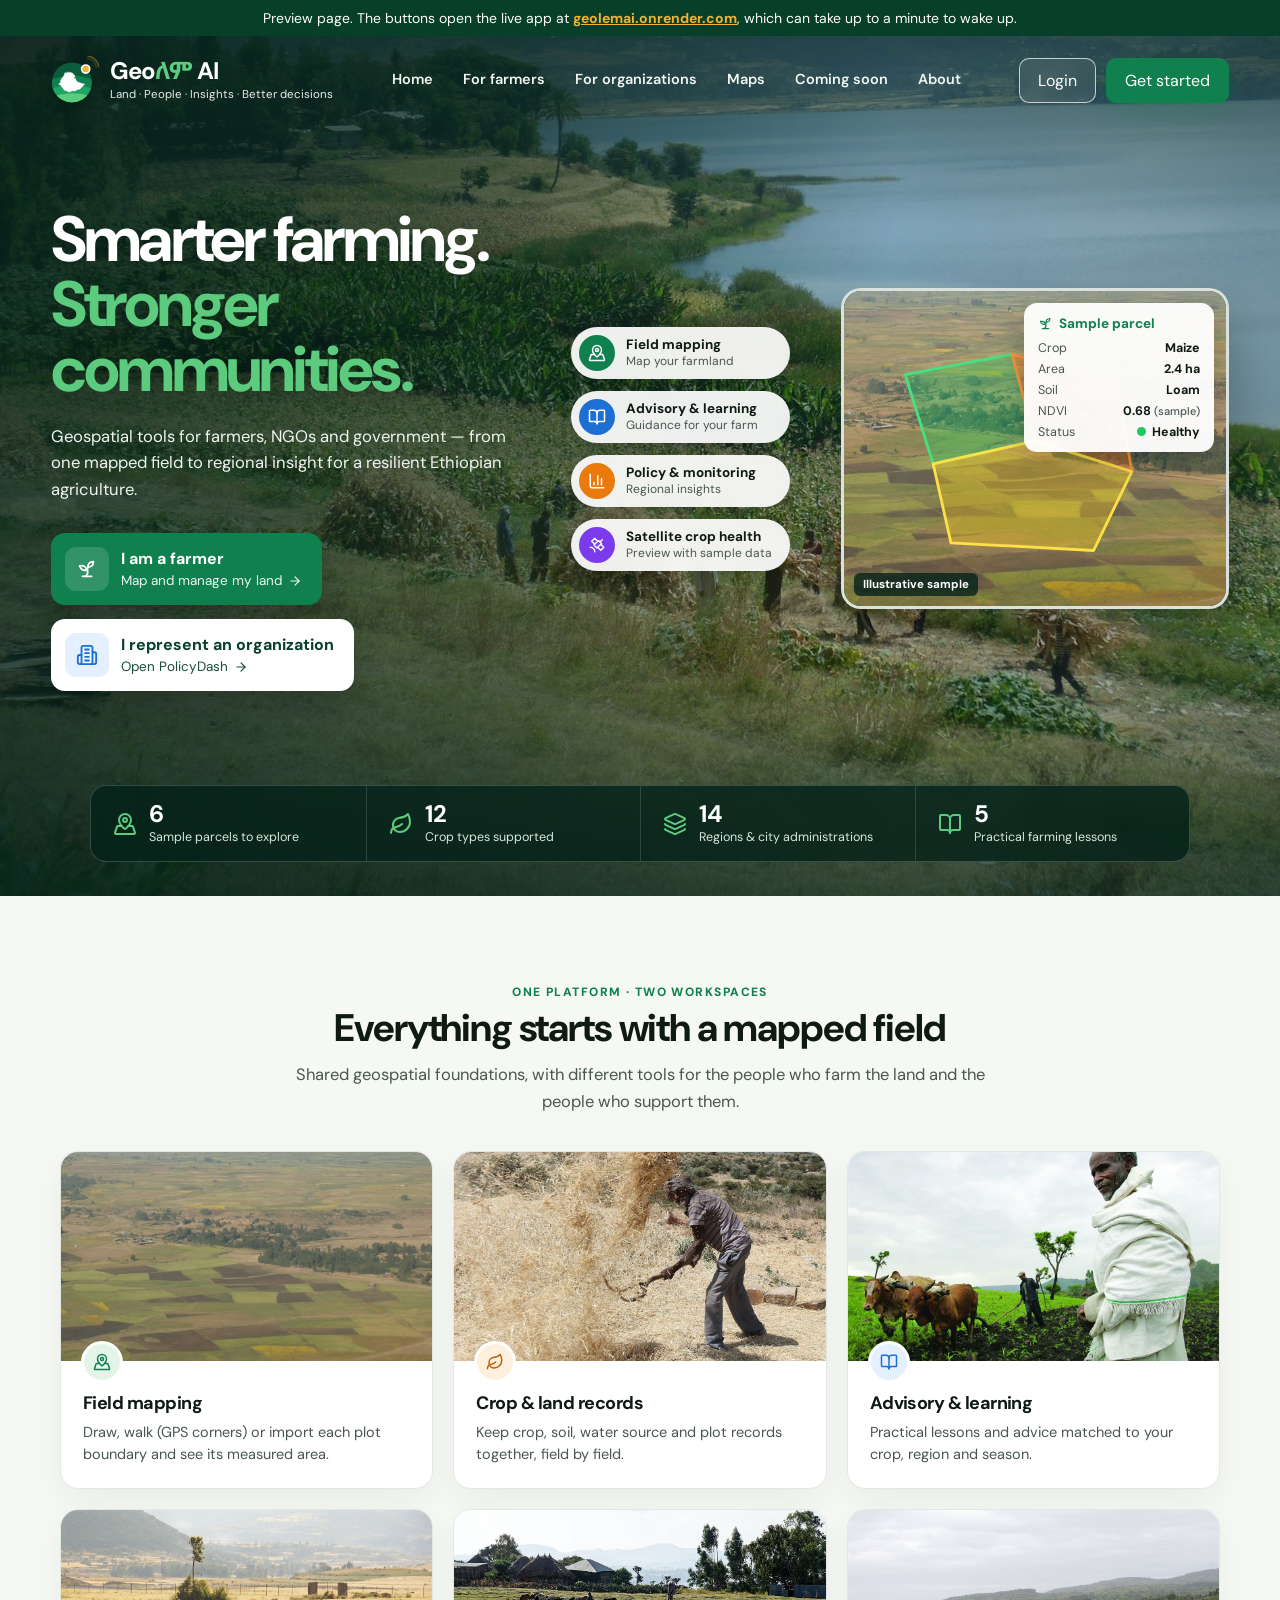
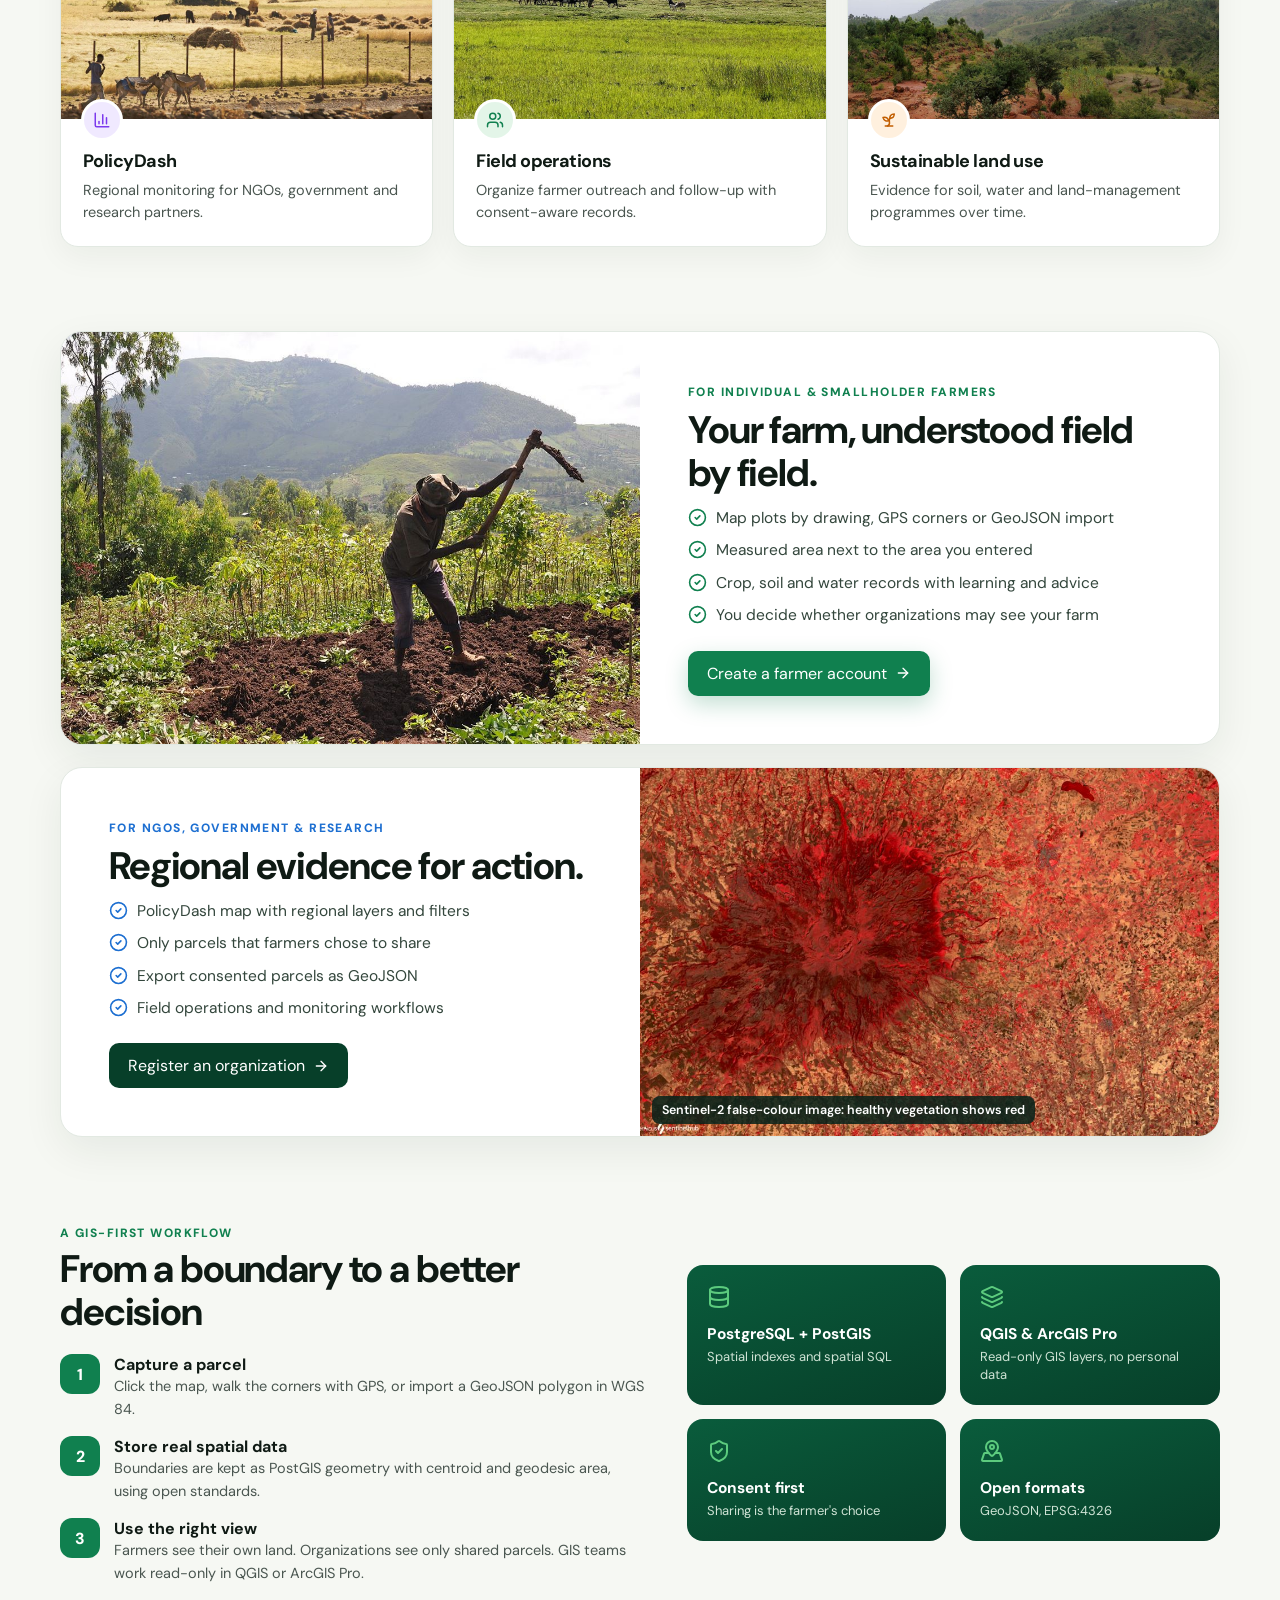
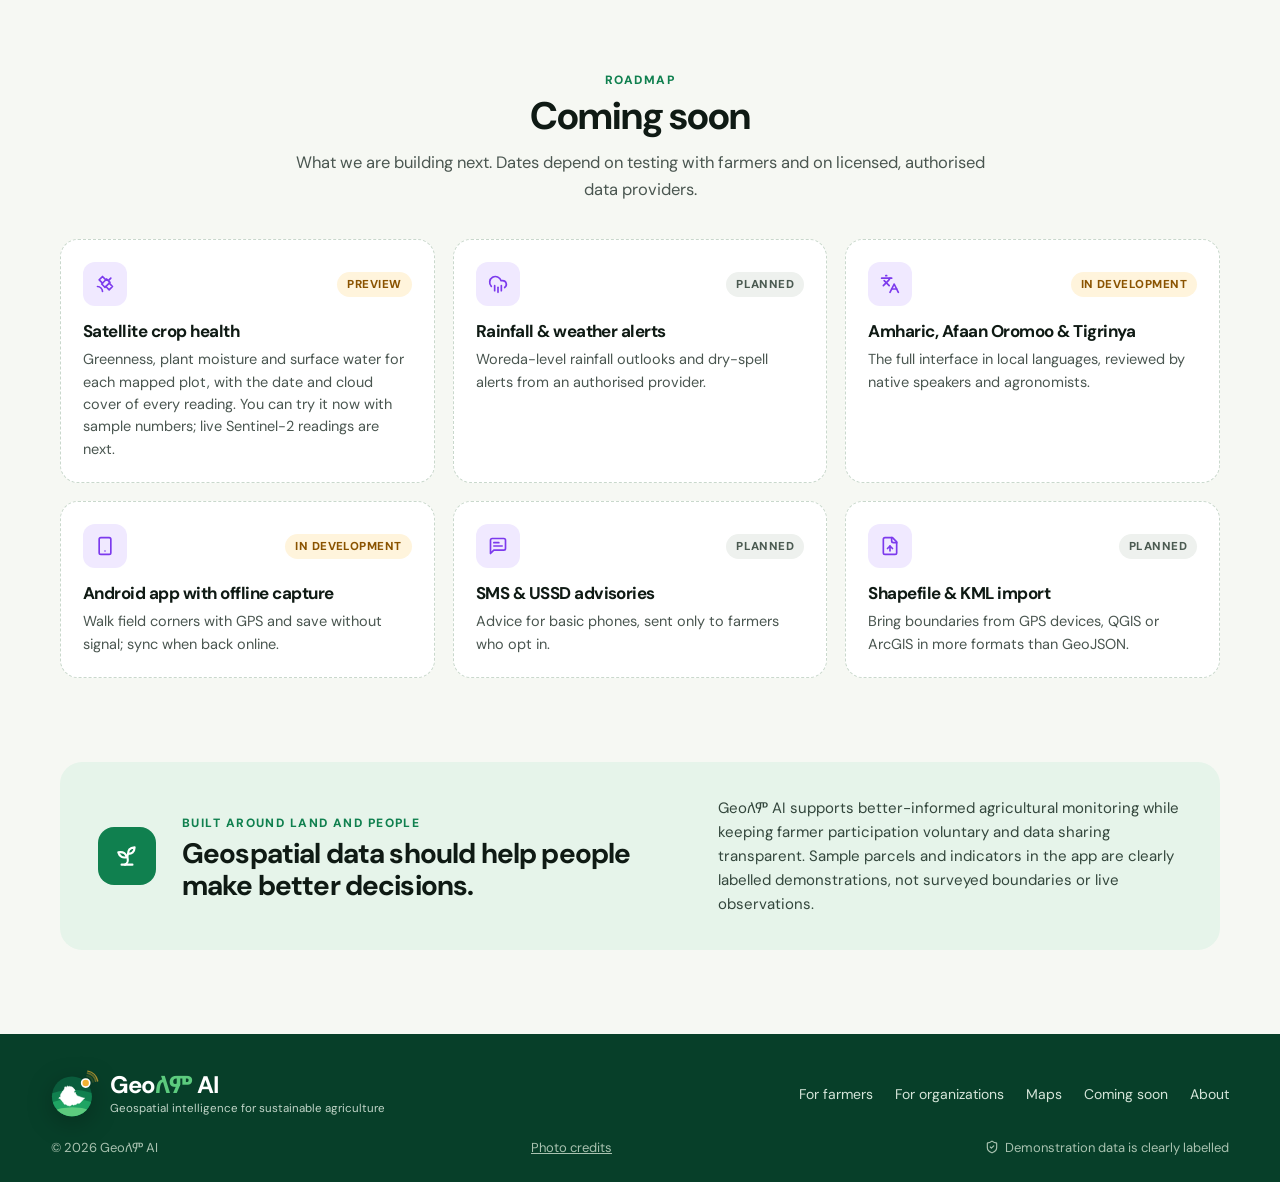
==== index.html @ ea6a04d2 "Geoለም AI showcase: built home page Built with npm run showcase:build in the private app repository. " ====
<!doctype html>
<html lang="en">
  <head>
    <meta charset="UTF-8" />
    <meta name="viewport" content="width=device-width, initial-scale=1.0" />
    <meta name="theme-color" content="#153e32" />
    <meta name="description" content="Geoለም AI — agricultural intelligence for organizations and individual farmers in Ethiopia." />
    <link rel="icon" type="image/svg+xml" href="/brand/favicon.svg" />
    <title>Geoለም AI | Agricultural Intelligence</title>
    <script type="module" crossorigin src="/assets/index-BSJOItkI.js"></script>
    <link rel="stylesheet" crossorigin href="/assets/index-wVDJtrih.css">
  </head>
  <body><div id="root"></div></body>
</html>
---- assets/index-wVDJtrih.css ----
@import"https://fonts.googleapis.com/css2?family=DM+Sans:wght@400;500;600;700&family=Noto+Sans+Ethiopic:wght@400;500;600;700&display=swap";.leaflet-pane,.leaflet-tile,.leaflet-marker-icon,.leaflet-marker-shadow,.leaflet-tile-container,.leaflet-pane>svg,.leaflet-pane>canvas,.leaflet-zoom-box,.leaflet-image-layer,.leaflet-layer{position:absolute;left:0;top:0}.leaflet-container{overflow:hidden}.leaflet-tile,.leaflet-marker-icon,.leaflet-marker-shadow{-webkit-user-select:none;-moz-user-select:none;user-select:none;-webkit-user-drag:none}.leaflet-tile::selection{background:transparent}.leaflet-safari .leaflet-tile{image-rendering:-webkit-optimize-contrast}.leaflet-safari .leaflet-tile-container{width:1600px;height:1600px;-webkit-transform-origin:0 0}.leaflet-marker-icon,.leaflet-marker-shadow{display:block}.leaflet-container .leaflet-overlay-pane svg{max-width:none!important;max-height:none!important}.leaflet-container .leaflet-marker-pane img,.leaflet-container .leaflet-shadow-pane img,.leaflet-container .leaflet-tile-pane img,.leaflet-container img.leaflet-image-layer,.leaflet-container .leaflet-tile{max-width:none!important;max-height:none!important;width:auto;padding:0}.leaflet-container img.leaflet-tile{mix-blend-mode:plus-lighter}.leaflet-container.leaflet-touch-zoom{-ms-touch-action:pan-x pan-y;touch-action:pan-x pan-y}.leaflet-container.leaflet-touch-drag{-ms-touch-action:pinch-zoom;touch-action:none;touch-action:pinch-zoom}.leaflet-container.leaflet-touch-drag.leaflet-touch-zoom{-ms-touch-action:none;touch-action:none}.leaflet-container{-webkit-tap-highlight-color:transparent}.leaflet-container a{-webkit-tap-highlight-color:rgba(51,181,229,.4)}.leaflet-tile{filter:inherit;visibility:hidden}.leaflet-tile-loaded{visibility:inherit}.leaflet-zoom-box{width:0;height:0;-moz-box-sizing:border-box;box-sizing:border-box;z-index:800}.leaflet-overlay-pane svg{-moz-user-select:none}.leaflet-pane{z-index:400}.leaflet-tile-pane{z-index:200}.leaflet-overlay-pane{z-index:400}.leaflet-shadow-pane{z-index:500}.leaflet-marker-pane{z-index:600}.leaflet-tooltip-pane{z-index:650}.leaflet-popup-pane{z-index:700}.leaflet-map-pane canvas{z-index:100}.leaflet-map-pane svg{z-index:200}.leaflet-vml-shape{width:1px;height:1px}.lvml{behavior:url(#default#VML);display:inline-block;position:absolute}.leaflet-control{position:relative;z-index:800;pointer-events:visiblePainted;pointer-events:auto}.leaflet-top,.leaflet-bottom{position:absolute;z-index:1000;pointer-events:none}.leaflet-top{top:0}.leaflet-right{right:0}.leaflet-bottom{bottom:0}.leaflet-left{left:0}.leaflet-control{float:left;clear:both}.leaflet-right .leaflet-control{float:right}.leaflet-top .leaflet-control{margin-top:10px}.leaflet-bottom .leaflet-control{margin-bottom:10px}.leaflet-left .leaflet-control{margin-left:10px}.leaflet-right .leaflet-control{margin-right:10px}.leaflet-fade-anim .leaflet-popup{opacity:0;-webkit-transition:opacity .2s linear;-moz-transition:opacity .2s linear;transition:opacity .2s linear}.leaflet-fade-anim .leaflet-map-pane .leaflet-popup{opacity:1}.leaflet-zoom-animated{-webkit-transform-origin:0 0;-ms-transform-origin:0 0;transform-origin:0 0}svg.leaflet-zoom-animated{will-change:transform}.leaflet-zoom-anim .leaflet-zoom-animated{-webkit-transition:-webkit-transform .25s cubic-bezier(0,0,.25,1);-moz-transition:-moz-transform .25s cubic-bezier(0,0,.25,1);transition:transform .25s cubic-bezier(0,0,.25,1)}.leaflet-zoom-anim .leaflet-tile,.leaflet-pan-anim .leaflet-tile{-webkit-transition:none;-moz-transition:none;transition:none}.leaflet-zoom-anim .leaflet-zoom-hide{visibility:hidden}.leaflet-interactive{cursor:pointer}.leaflet-grab{cursor:-webkit-grab;cursor:-moz-grab;cursor:grab}.leaflet-crosshair,.leaflet-crosshair .leaflet-interactive{cursor:crosshair}.leaflet-popup-pane,.leaflet-control{cursor:auto}.leaflet-dragging .leaflet-grab,.leaflet-dragging .leaflet-grab .leaflet-interactive,.leaflet-dragging .leaflet-marker-draggable{cursor:move;cursor:-webkit-grabbing;cursor:-moz-grabbing;cursor:grabbing}.leaflet-marker-icon,.leaflet-marker-shadow,.leaflet-image-layer,.leaflet-pane>svg path,.leaflet-tile-container{pointer-events:none}.leaflet-marker-icon.leaflet-interactive,.leaflet-image-layer.leaflet-interactive,.leaflet-pane>svg path.leaflet-interactive,svg.leaflet-image-layer.leaflet-interactive path{pointer-events:visiblePainted;pointer-events:auto}.leaflet-container{background:#ddd;outline-offset:1px}.leaflet-container a{color:#0078a8}.leaflet-zoom-box{border:2px dotted #38f;background:#ffffff80}.leaflet-container{font-family:Helvetica Neue,Arial,Helvetica,sans-serif;font-size:12px;font-size:.75rem;line-height:1.5}.leaflet-bar{box-shadow:0 1px 5px #000000a6;border-radius:4px}.leaflet-bar a{background-color:#fff;border-bottom:1px solid #ccc;width:26px;height:26px;line-height:26px;display:block;text-align:center;text-decoration:none;color:#000}.leaflet-bar a,.leaflet-control-layers-toggle{background-position:50% 50%;background-repeat:no-repeat;display:block}.leaflet-bar a:hover,.leaflet-bar a:focus{background-color:#f4f4f4}.leaflet-bar a:first-child{border-top-left-radius:4px;border-top-right-radius:4px}.leaflet-bar a:last-child{border-bottom-left-radius:4px;border-bottom-right-radius:4px;border-bottom:none}.leaflet-bar a.leaflet-disabled{cursor:default;background-color:#f4f4f4;color:#bbb}.leaflet-touch .leaflet-bar a{width:30px;height:30px;line-height:30px}.leaflet-touch .leaflet-bar a:first-child{border-top-left-radius:2px;border-top-right-radius:2px}.leaflet-touch .leaflet-bar a:last-child{border-bottom-left-radius:2px;border-bottom-right-radius:2px}.leaflet-control-zoom-in,.leaflet-control-zoom-out{font:700 18px Lucida Console,Monaco,monospace;text-indent:1px}.leaflet-touch .leaflet-control-zoom-in,.leaflet-touch .leaflet-control-zoom-out{font-size:22px}.leaflet-control-layers{box-shadow:0 1px 5px #0006;background:#fff;border-radius:5px}.leaflet-control-layers-toggle{background-image:url([data-uri]);width:36px;height:36px}.leaflet-retina .leaflet-control-layers-toggle{background-image:url([data-uri]);background-size:26px 26px}.leaflet-touch .leaflet-control-layers-toggle{width:44px;height:44px}.leaflet-control-layers .leaflet-control-layers-list,.leaflet-control-layers-expanded .leaflet-control-layers-toggle{display:none}.leaflet-control-layers-expanded .leaflet-control-layers-list{display:block;position:relative}.leaflet-control-layers-expanded{padding:6px 10px 6px 6px;color:#333;background:#fff}.leaflet-control-layers-scrollbar{overflow-y:scroll;overflow-x:hidden;padding-right:5px}.leaflet-control-layers-selector{margin-top:2px;position:relative;top:1px}.leaflet-control-layers label{display:block;font-size:13px;font-size:1.08333em}.leaflet-control-layers-separator{height:0;border-top:1px solid #ddd;margin:5px -10px 5px -6px}.leaflet-default-icon-path{background-image:url([data-uri])}.leaflet-container .leaflet-control-attribution{background:#fff;background:#fffc;margin:0}.leaflet-control-attribution,.leaflet-control-scale-line{padding:0 5px;color:#333;line-height:1.4}.leaflet-control-attribution a{text-decoration:none}.leaflet-control-attribution a:hover,.leaflet-control-attribution a:focus{text-decoration:underline}.leaflet-attribution-flag{display:inline!important;vertical-align:baseline!important;width:1em;height:.6669em}.leaflet-left .leaflet-control-scale{margin-left:5px}.leaflet-bottom .leaflet-control-scale{margin-bottom:5px}.leaflet-control-scale-line{border:2px solid #777;border-top:none;line-height:1.1;padding:2px 5px 1px;white-space:nowrap;-moz-box-sizing:border-box;box-sizing:border-box;background:#fffc;text-shadow:1px 1px #fff}.leaflet-control-scale-line:not(:first-child){border-top:2px solid #777;border-bottom:none;margin-top:-2px}.leaflet-control-scale-line:not(:first-child):not(:last-child){border-bottom:2px solid #777}.leaflet-touch .leaflet-control-attribution,.leaflet-touch .leaflet-control-layers,.leaflet-touch .leaflet-bar{box-shadow:none}.leaflet-touch .leaflet-control-layers,.leaflet-touch .leaflet-bar{border:2px solid rgba(0,0,0,.2);background-clip:padding-box}.leaflet-popup{position:absolute;text-align:center;margin-bottom:20px}.leaflet-popup-content-wrapper{padding:1px;text-align:left;border-radius:12px}.leaflet-popup-content{margin:13px 24px 13px 20px;line-height:1.3;font-size:13px;font-size:1.08333em;min-height:1px}.leaflet-popup-content p{margin:1.3em 0}.leaflet-popup-tip-container{width:40px;height:20px;position:absolute;left:50%;margin-top:-1px;margin-left:-20px;overflow:hidden;pointer-events:none}.leaflet-popup-tip{width:17px;height:17px;padding:1px;margin:-10px auto 0;pointer-events:auto;-webkit-transform:rotate(45deg);-moz-transform:rotate(45deg);-ms-transform:rotate(45deg);transform:rotate(45deg)}.leaflet-popup-content-wrapper,.leaflet-popup-tip{background:#fff;color:#333;box-shadow:0 3px 14px #0006}.leaflet-container a.leaflet-popup-close-button{position:absolute;top:0;right:0;border:none;text-align:center;width:24px;height:24px;font:16px/24px Tahoma,Verdana,sans-serif;color:#757575;text-decoration:none;background:transparent}.leaflet-container a.leaflet-popup-close-button:hover,.leaflet-container a.leaflet-popup-close-button:focus{color:#585858}.leaflet-popup-scrolled{overflow:auto}.leaflet-oldie .leaflet-popup-content-wrapper{-ms-zoom:1}.leaflet-oldie .leaflet-popup-tip{width:24px;margin:0 auto;-ms-filter:"progid:DXImageTransform.Microsoft.Matrix(M11=0.70710678, M12=0.70710678, M21=-0.70710678, M22=0.70710678)";filter:progid:DXImageTransform.Microsoft.Matrix(M11=.70710678,M12=.70710678,M21=-.70710678,M22=.70710678)}.leaflet-oldie .leaflet-control-zoom,.leaflet-oldie .leaflet-control-layers,.leaflet-oldie .leaflet-popup-content-wrapper,.leaflet-oldie .leaflet-popup-tip{border:1px solid #999}.leaflet-div-icon{background:#fff;border:1px solid #666}.leaflet-tooltip{position:absolute;padding:6px;background-color:#fff;border:1px solid #fff;border-radius:3px;color:#222;white-space:nowrap;-webkit-user-select:none;-moz-user-select:none;-ms-user-select:none;user-select:none;pointer-events:none;box-shadow:0 1px 3px #0006}.leaflet-tooltip.leaflet-interactive{cursor:pointer;pointer-events:auto}.leaflet-tooltip-top:before,.leaflet-tooltip-bottom:before,.leaflet-tooltip-left:before,.leaflet-tooltip-right:before{position:absolute;pointer-events:none;border:6px solid transparent;background:transparent;content:""}.leaflet-tooltip-bottom{margin-top:6px}.leaflet-tooltip-top{margin-top:-6px}.leaflet-tooltip-bottom:before,.leaflet-tooltip-top:before{left:50%;margin-left:-6px}.leaflet-tooltip-top:before{bottom:0;margin-bottom:-12px;border-top-color:#fff}.leaflet-tooltip-bottom:before{top:0;margin-top:-12px;margin-left:-6px;border-bottom-color:#fff}.leaflet-tooltip-left{margin-left:-6px}.leaflet-tooltip-right{margin-left:6px}.leaflet-tooltip-left:before,.leaflet-tooltip-right:before{top:50%;margin-top:-6px}.leaflet-tooltip-left:before{right:0;margin-right:-12px;border-left-color:#fff}.leaflet-tooltip-right:before{left:0;margin-left:-12px;border-right-color:#fff}@media print{.leaflet-control{-webkit-print-color-adjust:exact;print-color-adjust:exact}}:root{font-family:DM Sans,Noto Sans Ethiopic,Arial,sans-serif;color:#0f1a14;background:#f6f8f3;font-synthesis:none;text-rendering:optimizeLegibility;--green:#0A5C3C;--green-2:#10804F;--green-3:#1FA463;--green-4:#5CCB7E;--green-soft:#e6f4ea;--ink:#0F1A14;--muted:#4A5650;--line:#e2e9e2;--panel:#fff;--gold:#F2B233;--red:#b42318;--blue:#1d6fd1;--purple:#7c3aed;--orange:#c25e00}*{box-sizing:border-box}body{margin:0;min-width:320px}button,input,select,textarea{font:inherit}button{cursor:pointer}button:disabled{cursor:wait;opacity:.6}input,select,textarea{color:var(--ink)}button:focus-visible,input:focus-visible,select:focus-visible,textarea:focus-visible{outline:3px solid #dcba67;outline-offset:2px}svg{flex-shrink:0}h1,h2,h3,p{margin-top:0}h1{font-size:clamp(1.75rem,2.5vw,2.35rem);line-height:1.12;letter-spacing:-.045em;margin-bottom:10px}h2{font-size:18px;letter-spacing:-.025em;margin-bottom:5px}h3{font-size:15px;margin-bottom:8px}p{line-height:1.6}small{font-size:11px}.eyebrow{font-size:12px;letter-spacing:.15em;font-weight:800;color:#4e8064;margin-bottom:10px}.eyebrow.light{color:#bfd9c6}.brand-row{display:flex;align-items:center;gap:11px}.brand-mark{display:grid;place-items:center;width:42px;height:42px;border-radius:13px;background:#225b42;color:#e9f4e8;box-shadow:0 8px 20px #092d1b20}.brand-name{font-weight:800;letter-spacing:-.04em;line-height:1.1;font-size:20px}.brand-name b{color:inherit}.brand-lem{color:var(--green-4)}.loading-screen .brand-lem{color:var(--green-2)}.brand-name small{display:block;margin-top:5px;font-size:11px;letter-spacing:.17em;color:#91a69a;font-weight:700}.btn{border:1px solid transparent;border-radius:9px;display:inline-flex;gap:9px;align-items:center;justify-content:center;padding:11px 15px;font-size:12px;font-weight:700;transition:transform .12s,background .12s,border-color .12s}.btn:hover{transform:translateY(-1px)}.btn-primary{background:var(--green);color:#fff;box-shadow:0 4px 12px #174b381a}.btn-primary:hover{background:#0e3d2b}.btn-outline{background:#fff;border-color:#cbd9cd;color:#2c5940}.btn-white{background:#fff;color:#1a5339}.btn.full{width:100%;margin-top:3px}.icon-button{border:1px solid var(--line);background:#fff;color:#5b7465;width:34px;height:34px;border-radius:9px;display:grid;place-items:center}.icon-danger{color:#ba5047}.notice{font-size:12px;padding:10px 12px;border-radius:8px;line-height:1.5}.notice-error{background:#fff0ee;color:#9a332b;border:1px solid #f2c9c2}.notice-success{background:#e8f5eb;color:#23613c;border:1px solid #cbe4d1}.fine-print{font-size:12px;line-height:1.6;color:#87958c}.shell{min-height:100vh}.sidebar{position:fixed;inset:0 auto 0 0;width:252px;background:#123b2d;color:#dce9dd;padding:23px 15px 14px;display:flex;flex-direction:column;z-index:100;border-right:1px solid #ffffff0c}.sidebar .brand-row{padding:0 8px 27px}.sidebar .brand-name{color:#fff}.sidebar .brand-name b{color:inherit}.sidebar .brand-mark{width:39px;height:39px;background:#2d694a}.side-caption{color:#729481;font-size:11.5px;font-weight:800;letter-spacing:.17em;padding:0 13px 10px}.nav-list{display:grid;gap:4px}.nav-link{display:flex;align-items:center;gap:12px;width:100%;border:0;background:transparent;color:#b7cbbd;padding:12px 13px;border-radius:9px;text-align:left;font-size:12px;font-weight:600}.nav-link span{flex:1}.nav-link:hover{color:#fff;background:#ffffff0d}.nav-link.nav-active{background:#285a41;color:#fff;box-shadow:inset 3px 0 #d7b15e}.nav-chevron{color:#b6d6a1}.sidebar-spacer{flex:1}.privacy-card{border:1px solid #d5ebd01c;background:#ffffff09;padding:13px;border-radius:11px;margin:0 0 14px;color:#a6c0ae}.privacy-card b{font-size:11px;color:#edf6ee;display:block;margin:8px 0 5px}.privacy-card p{font-size:12px;line-height:1.55;color:#a5bcac;margin:0}.account-chip{display:flex;align-items:center;gap:9px;padding:12px 5px 2px;border-top:1px solid #ffffff18}.avatar{width:35px;height:35px;border-radius:11px;display:grid;place-items:center;color:#29563e;background:#d8ead6;font-weight:800;flex-shrink:0}.account-chip-text{flex:1;min-width:0}.account-chip-text b,.account-chip-text span{display:block;overflow:hidden;text-overflow:ellipsis;white-space:nowrap}.account-chip-text b{font-size:11px;color:#fff}.account-chip-text span{font-size:11.5px;color:#9bb5a3;margin-top:4px}.account-chip button{border:0;background:transparent;color:#8fa99a;padding:8px}.main{margin-left:252px;min-height:100vh}.topbar{height:67px;border-bottom:1px solid var(--line);background:#ffffffeb;display:flex;align-items:center;justify-content:space-between;padding:0 33px;position:sticky;top:0;z-index:80;-webkit-backdrop-filter:blur(16px);backdrop-filter:blur(16px)}.breadcrumb{font-size:11px;color:#9aa59d}.breadcrumb span{padding:0 9px;color:#c7cec8}.breadcrumb b{color:#33483c;font-weight:700}.topbar-right{display:flex;align-items:center;gap:17px}.environment-tag{display:inline-flex;align-items:center;gap:6px;color:#789083;font-size:11.5px;letter-spacing:.08em;font-weight:800}.environment-tag span{width:6px;height:6px;border-radius:50%;background:#6aab76}.avatar-small{width:32px;height:32px;border-radius:10px;font-size:12px}.mobile-menu,.sidebar-close{display:none}.page-wrap{max-width:1640px;padding:30px 34px 22px;margin:auto}.page-title-row{display:flex;justify-content:space-between;align-items:flex-end;gap:18px;margin-bottom:23px}.page-title-row h1{margin:0 0 7px}.page-title-row p{font-size:12px;margin:0;max-width:680px}.page-title-row .eyebrow{margin-bottom:8px}.sample-pill{display:inline-flex;align-items:center;gap:7px;padding:8px 10px;background:#fff4dc;border:1px solid #f1ddb1;border-radius:7px;color:#8b6421;font-size:11.5px;letter-spacing:.06em;font-weight:800;white-space:nowrap}.sample-pill>span{width:6px;height:6px;background:#d5a642;border-radius:50%}.green-pill{background:#e9f4eb;border-color:#d0e4d3;color:#28613e}.green-pill svg{color:#36784e}.callout{border:1px solid #cfe2d2;background:#edf7ed;color:#315d3e;border-radius:10px;padding:12px 14px;display:flex;align-items:flex-start;gap:10px;margin:0 0 19px}.callout>svg{margin-top:1px}.callout b,.callout span{display:block}.callout b{font-size:11px;margin-bottom:3px}.callout span{font-size:12px;line-height:1.55;color:#587460}.callout-warning{background:#fff8e9;border-color:#f0dfb5;color:#876422}.callout-warning span{color:#8d7950}.stats-grid{display:grid;grid-template-columns:repeat(4,minmax(0,1fr));gap:14px;margin-bottom:24px}.stat-card{min-width:0;background:#fff;border:1px solid #e5eae4;border-radius:12px;padding:16px 15px;display:flex;gap:13px;align-items:flex-start;box-shadow:0 2px 5px #1f482308}.stat-icon{height:38px;width:38px;border-radius:11px;display:grid;place-items:center;flex-shrink:0;background:#e6f1e7;color:#35704a}.stat-icon.green{background:#e7f2e7;color:#37754a}.stat-icon.red{background:#fbe9e5;color:#bb5147}.stat-icon.blue{background:#e5f2f7;color:#367e9e}.stat-icon.purple{background:#f0ebfa;color:#8061af}.stat-icon.gold{background:#fff3d9;color:#ac7d27}.stat-content{min-width:0}.stat-content>span{display:block;font-size:12px;color:#77867c;font-weight:600;margin-bottom:6px}.stat-content strong{font-size:24px;line-height:1.1;letter-spacing:-.04em;display:block;color:#203e2e}.stat-content small{display:block;margin-top:7px;font-size:11.5px;color:#9ba69e;white-space:nowrap;overflow:hidden;text-overflow:ellipsis}.trend{color:#4d8b5f;font-style:normal;font-weight:800;display:inline-flex;align-items:center}.policy-layout{display:grid;grid-template-columns:minmax(0,1.65fr) minmax(270px,.9fr);gap:17px;align-items:stretch}.panel{background:#fff;border:1px solid #e3e9e2;border-radius:12px;padding:18px;min-width:0;box-shadow:0 2px 4px #233a2905}.panel-heading{display:flex;align-items:flex-start;justify-content:space-between;gap:12px;margin-bottom:15px}.panel-heading h2{font-size:15px}.panel-heading p{font-size:12px;margin:4px 0 0}.map-panel{padding:0;overflow:hidden}.map-heading{padding:19px 19px 0;margin-bottom:13px}.map-toolbar{display:flex;gap:8px}.select-inline{display:flex;align-items:center;gap:7px;border:1px solid var(--line);padding:0 8px;border-radius:7px;height:32px;color:#6c8374}.select-inline select{border:0;background:transparent;outline:none;font-size:12px;max-width:130px}.map-tabs{display:flex;gap:4px;margin:0 19px 12px;border-bottom:1px solid #e7ece7}.map-tab{display:flex;align-items:center;gap:6px;border:0;border-bottom:2px solid transparent;background:transparent;padding:9px 12px 10px;color:#7a8a7f;font-size:12px;font-weight:700;margin-bottom:-1px}.map-tab.active{border-bottom-color:#2f734c;color:#24563a}.leaflet-frame{height:425px;position:relative}.leaflet-container{font-family:inherit;background:#e5e9dd}.map-popup{font:12px/1.8 DM Sans,sans-serif;min-width:140px}.map-popup b{display:block;font-size:14px;margin-bottom:4px}.map-popup small{color:#a06e2d}.map-legend{position:absolute;left:12px;bottom:15px;z-index:500;background:#ffffffed;border:1px solid #dbe4da;border-radius:8px;padding:10px 12px;box-shadow:0 2px 9px #233e2917;display:grid;gap:6px;font-size:11.5px;color:#65766b}.map-legend b{font-size:12px;color:#2a4535;margin-bottom:2px}.map-legend span{display:flex;align-items:center;gap:7px}.map-legend i{width:8px;height:8px;border-radius:50%;display:inline-block}.map-foot{display:flex;justify-content:space-between;gap:10px;padding:10px 15px;color:#94a096;font-size:11.5px;border-top:1px solid #e6ece5}.map-foot span:first-child{display:flex;align-items:center;gap:5px}.alert-panel{display:flex;flex-direction:column}.counter-pill{background:#eff4ee;border-radius:6px;padding:5px 8px;color:#587461;font-size:11.5px;font-weight:800;white-space:nowrap}.alert-list{display:grid;gap:8px}.regional-alert{display:flex;align-items:flex-start;gap:9px;padding:11px 9px;border:1px solid #e8ede7;border-radius:9px;background:#fff;text-align:left;width:100%;transition:border-color .1s,background .1s}.regional-alert:hover,.regional-alert.selected{border-color:#b6d0ba;background:#f9fcf8}.alert-dot{width:31px;height:31px;border-radius:9px;display:grid;place-items:center;flex-shrink:0}.alert-dot.high{background:#fff0e8;color:#b85e37}.alert-dot.normal{background:#e8f4e8;color:#468151}.regional-copy{min-width:0;flex:1}.regional-copy b{display:block;font-size:11px;margin:0 0 4px}.regional-copy small{display:block;color:#849188;line-height:1.5;font-size:11.5px}.regional-copy em{display:flex;align-items:center;gap:6px;font-style:normal;font-size:11.5px;color:#607869;margin-top:6px}.regional-copy em i{width:3px;height:3px;background:#9aa99c;border-radius:50%}.severity{align-self:flex-start;border-radius:5px;padding:4px 6px;font-size:11px;font-weight:800}.severity-watch{background:#fff0e7;color:#a75631}.severity-review{background:#eaf4e9;color:#3d7948}.panel-bottom-note{margin-top:auto;padding:13px 0 0;display:flex;gap:8px;color:#859489;font-size:11.5px;line-height:1.5}.panel-bottom-note svg{flex-shrink:0}.section-title{display:flex;justify-content:space-between;align-items:flex-end;gap:12px;margin:25px 0 14px}.section-title h2{font-size:17px;margin-bottom:4px}.section-title p{font-size:12px;margin:0}.text-link{border:0;background:transparent;color:#35754a;display:inline-flex;align-items:center;gap:6px;font-weight:800;font-size:12px}.feature-row{display:grid;grid-template-columns:repeat(3,minmax(0,1fr));gap:13px}.feature-mini{display:flex;gap:12px;padding:17px;background:#fff;border:1px solid var(--line);border-radius:10px}.feature-mini>span{width:35px;height:35px;display:grid;place-items:center;background:#eaf3e9;color:#35724a;border-radius:9px}.feature-mini b{font-size:12px}.feature-mini p{font-size:12px;color:#7c8a80;line-height:1.55;margin:6px 0 0}.footnote{font-size:11.5px;color:#9ba79e;margin-top:12px}.footer{display:flex;align-items:center;justify-content:space-between;gap:12px;padding:25px 2px 5px;color:#98a39b;font-size:11.5px}.footer span:last-child{display:flex;align-items:center;gap:5px;color:#75937d}.org-module-card{display:flex;flex-direction:column;align-items:flex-start;text-align:left;min-height:205px;padding:19px;background:#fff;border:1px solid var(--line);border-radius:12px;transition:transform .15s,border-color .15s}.org-module-card:hover{transform:translateY(-2px);border-color:#a9c8b0}.module-icon{width:39px;height:39px;display:grid;place-items:center;border-radius:11px;background:#e8f3e8;color:#39774c}.module-icon.green{background:#e8f3e8;color:#39774c}.module-icon.blue{background:#e7f3f7;color:#347d99}.module-icon.gold{background:#fff3dc;color:#a87b29}.org-module-card>b{font-size:15px;margin-top:15px}.org-module-card p{font-size:11px;line-height:1.6;color:#75847a;margin:7px 0 15px}.module-link{display:inline-flex;gap:7px;align-items:center;margin-top:auto;color:#39774c;font-size:12px;font-weight:800}.next-steps{margin-top:3px}.next-steps>div:first-child p{font-size:12px;margin-top:4px}.workflow-steps{display:grid;grid-template-columns:repeat(3,1fr);gap:18px;margin-top:20px}.workflow-steps>div{border-top:1px solid #dce8dc;padding-top:13px}.workflow-steps span{display:block;font-size:12px;color:#569166;font-weight:800;margin-bottom:10px}.workflow-steps b{font-size:12px}.workflow-steps p{font-size:12px;color:#7f8d82;line-height:1.6;margin:6px 0 0}.directory-panel{padding:0;overflow:hidden}.directory-toolbar{padding:18px 18px 14px;display:flex;align-items:center;justify-content:space-between;gap:16px}.directory-toolbar h2{font-size:15px}.directory-toolbar p{font-size:12px;margin:4px 0 0}.search-box{height:35px;display:flex;align-items:center;gap:8px;border:1px solid #e0e8df;padding:0 10px;border-radius:8px;color:#8b9a8f;min-width:210px}.search-box input{width:100%;border:0;outline:0;font-size:12px;background:transparent;min-width:0}.table-filters{display:flex;gap:8px;align-items:center}.table-filters select{border:1px solid #dfe7df;border-radius:8px;padding:9px;font-size:12px;background:#fff}.table-wrap{overflow-x:auto;width:100%}.data-table{width:100%;border-collapse:collapse;white-space:nowrap;font-size:11px}.data-table thead{background:#f7f9f6}.data-table th{text-align:left;padding:12px 16px;color:#8b998f;font-size:11.5px;letter-spacing:.06em;font-weight:800;border-top:1px solid #edf0ec;border-bottom:1px solid #e7ece6}.data-table td{padding:13px 16px;border-bottom:1px solid #edf0ec;color:#485e50}.data-table tbody tr:last-child td{border-bottom:0}.data-table tbody tr:hover{background:#fbfcfa}.farmer-cell{display:flex;align-items:center;gap:9px}.farmer-cell b{font-size:11px;color:#304739}.avatar-table{width:28px;height:28px;border-radius:8px;font-size:12px}.crop-badge,.neutral-badge,.type-badge,.status-badge{display:inline-flex;align-items:center;gap:5px;padding:5px 7px;border-radius:6px;font-size:11.5px;font-weight:700;background:#edf5ed;color:#42754d}.neutral-badge{background:#edf1f2;color:#667c82}.type-badge{background:#edf3fa;color:#4e7097}.type-pest{background:#ffede7;color:#ac553a}.type-market{background:#f4effa;color:#8062a0}.status-badge{background:#edf4ec;color:#43774e}.status-queued{background:#fff4dc;color:#926c24}.status-sent{background:#e9f2fb;color:#49749e}.status-failed{background:#ffedea;color:#b3473d}.mono{font-family:ui-monospace,SFMono-Regular,Consolas,monospace;font-size:12px}.empty-state{padding:44px 18px;text-align:center;color:#87968a;display:flex;align-items:center;flex-direction:column;gap:7px}.empty-state svg{color:#7ea386;margin-bottom:4px}.empty-state b{color:#4b6352;font-size:13px}.empty-state p{font-size:12px;margin:0}.farmer-hero{min-height:260px;position:relative;overflow:hidden;border-radius:15px;background:linear-gradient(110deg,#174631,#276346 57%,#3d7951);color:#fff;padding:27px 30px;display:flex;justify-content:space-between;align-items:center;margin-bottom:20px}.farmer-hero>div:first-child{position:relative;z-index:2}.hero-kicker{display:inline-flex;align-items:center;gap:7px;color:#c2dcb9;letter-spacing:.1em;font-size:11.5px;font-weight:800}.farmer-hero h2{font-size:31px;line-height:1.15;letter-spacing:-.05em;margin:13px 0 8px}.farmer-hero h2 em{font-family:Georgia,serif;color:#d1e6a8;font-weight:400}.farmer-hero p{font-size:11px;color:#d0e3d5;max-width:400px;margin:0 0 17px;line-height:1.65}.hero-field-art{position:absolute;right:0;top:0;width:47%;height:100%;overflow:hidden;opacity:.9}.art-sun{position:absolute;right:24%;top:22%;width:64px;height:64px;border-radius:50%;background:#d6c77b;box-shadow:0 0 50px #d7c87568}.art-hill{position:absolute;width:130%;height:90%;border-radius:50% 50% 0 0/45% 45% 0 0;transform:rotate(-11deg)}.art-hill-one{background:#4d9161;top:43%;left:-15%}.art-hill-two{background:#1a553a;top:61%;left:-13%;transform:rotate(7deg)}.art-lines{position:absolute;top:66%;right:-15%;bottom:-20%;left:5%;background:repeating-linear-gradient(165deg,transparent 0 12px,#8eb87655 13px 15px)}.art-location{position:absolute;bottom:15px;right:22px;background:#163f2dd9;padding:8px 10px;border:1px solid #cce3c44a;border-radius:7px;font-size:11.5px;display:flex;align-items:center;gap:6px}.lesson-card-grid{display:grid;grid-template-columns:repeat(3,minmax(0,1fr));gap:14px}.lesson-card{padding:0;overflow:hidden;text-align:left;background:#fff;border:1px solid var(--line);border-radius:12px;transition:transform .15s,border-color .15s}.lesson-card:hover{transform:translateY(-2px);border-color:#b7d1ba}.lesson-art{height:105px;position:relative;display:flex;align-items:center;justify-content:center;background:#e4efe0;color:#346e45}.lesson-art-1{background:#e5f1f5;color:#437f93}.lesson-art-2{background:#f9edce;color:#a78339}.lesson-art>span{width:54px;height:54px;border-radius:50%;background:#ffffff7d;display:grid;place-items:center}.lesson-art>small{position:absolute;left:12px;bottom:11px;color:#51715a;background:#ffffffbc;padding:5px 7px;border-radius:5px;font-size:11.5px;font-weight:700}.lesson-content{padding:15px}.lesson-level{background:#f2f5f0;color:#718077;padding:5px 7px;border-radius:5px;font-size:11.5px;font-weight:700}.lesson-content h3{font-size:13px;margin:11px 0 7px}.lesson-content p{min-height:48px;font-size:12px;color:#7f8c82;line-height:1.6;margin:0 0 12px}.farmer-bottom-grid{display:grid;grid-template-columns:1.2fr 1fr;gap:15px;margin-top:21px}.detail-rows{display:grid}.detail-row{padding:12px 0;border-bottom:1px solid #edf0ec;display:flex;align-items:center;justify-content:space-between;gap:14px;font-size:12px}.detail-row:last-child{border-bottom:0}.detail-row span{color:#819087}.detail-row b{color:#385443;font-weight:700;text-align:right}.share-panel .module-icon{margin-bottom:13px}.share-panel h2{margin-bottom:8px}.share-panel p{font-size:11px;color:#748378;line-height:1.65}.share-panel p b{color:#3c6746}.share-panel .btn{margin-top:7px}.two-panel-grid{display:grid;grid-template-columns:1fr 1fr;gap:15px}.form-fields{display:grid;gap:12px}.form-fields label{display:grid;gap:6px;font-size:12px;font-weight:700;color:#4f6656}.form-fields input,.form-fields select,.form-fields textarea{width:100%;border:1px solid #dce5dc;background:#fff;border-radius:8px;padding:11px 12px;min-width:0;font-size:11px;font-weight:400;color:#263f30}.form-fields textarea{resize:vertical;line-height:1.5}.stack-form{margin-top:15px}.form-two{display:grid;grid-template-columns:1fr 1fr;gap:11px}.field-guide>h2{margin:15px 0 6px}.field-guide>p{font-size:11px;line-height:1.6}.field-guide ul{padding-left:17px;color:#5c7462;font-size:11px;line-height:2}.tip{display:flex;gap:9px;align-items:flex-start;border:1px solid #e8e4cc;background:#fbf8eb;border-radius:8px;padding:11px;color:#877342;font-size:12px;line-height:1.55;margin-top:14px}.tip b{display:block;margin-bottom:3px}.tip span{display:block}.plot-grid{display:grid;grid-template-columns:repeat(3,minmax(0,1fr));gap:13px}.plot-card{background:#fff;border:1px solid var(--line);border-radius:11px;overflow:hidden}.plot-visual{height:103px;position:relative;overflow:hidden;background:linear-gradient(145deg,#bfd5a1,#79a65f 45%,#3d754d)}.plot-area-chip{position:absolute;top:10px;left:10px;z-index:2;border-radius:6px;background:#fffdf0ed;padding:6px 8px;font-size:11.5px;font-weight:800;color:#416b43}.mini-field-lines{position:absolute;top:32px;right:-15px;bottom:-25px;left:30px;transform:rotate(-20deg);display:flex;gap:10px}.mini-field-lines i{flex:1;border:1.4px solid #d2e9a56f;border-bottom:0;border-radius:50% 50% 0 0}.plot-details{padding:13px;position:relative}.plot-details h3{margin:0 0 7px}.plot-details>div:first-child{padding-right:35px}.plot-details p{font-size:12px;color:#829087;margin:10px 0 0}.plot-details .icon-button{position:absolute;right:12px;top:12px}.learning-layout{display:grid;grid-template-columns:minmax(265px,.72fr) minmax(0,1.35fr);gap:15px;align-items:start}.learning-list{padding:0;overflow:hidden}.list-title{display:flex;justify-content:space-between;padding:18px 17px 12px;font-size:11px}.list-title span{color:#7e8d82;font-size:12px}.progress-track{height:4px;background:#ecf1e9;margin:0 17px 10px;border-radius:9px;overflow:hidden}.progress-track span{display:block;height:100%;background:#4a8c58;border-radius:9px;transition:width .2s}.learning-row{display:flex;align-items:center;gap:10px;padding:14px 16px;width:100%;text-align:left;border:0;border-top:1px solid #edf0ec;background:#fff;color:#506557}.learning-row:hover,.learning-row.selected{background:#f4f8f1}.learning-row.selected{box-shadow:inset 3px 0 #2c7047}.lesson-index{display:grid;place-items:center;width:31px;height:31px;background:#f0f4ed;border-radius:9px;font-size:12px;font-weight:800;color:#627968;flex-shrink:0}.lesson-index.is-complete{color:#3d8c55;background:#e3f3e5}.learning-row>span:nth-child(2){flex:1;min-width:0}.learning-row b,.learning-row small{display:block}.learning-row b{font-size:11px;margin-bottom:5px}.learning-row small{font-size:11.5px;color:#8c9990}.lesson-detail{padding:22px}.lesson-detail-tags{display:flex;align-items:center;justify-content:space-between;gap:12px}.lesson-detail h2{font-size:23px;margin:17px 0 10px}.lesson-body{font-size:12px;line-height:1.8;color:#68796d}.lesson-detail h3{margin:22px 0 12px}.step-list{display:grid;gap:10px}.step-item{display:flex;gap:11px;align-items:flex-start}.step-item>span{width:24px;height:24px;border-radius:50%;display:grid;place-items:center;background:#e7f2e7;color:#39754c;font-size:12px;font-weight:800;flex-shrink:0}.step-item p{font-size:11px;line-height:1.65;color:#536a59;margin:2px 0}.lesson-detail>.btn{margin-top:17px}.advisor-grid{display:grid;grid-template-columns:1fr 1fr;gap:15px}.advice-result .module-icon{margin-bottom:13px}.advice-result h2{font-size:17px;margin-bottom:10px}.advice-result>p{font-size:11px;line-height:1.8;color:#64776a}.profile-grid{display:grid;grid-template-columns:minmax(240px,.75fr) minmax(0,1.25fr);gap:15px;align-items:start}.profile-summary{text-align:center;padding:25px 20px}.profile-big-avatar{width:68px;height:68px;border-radius:20px;background:#e0eee0;color:#38734a;font-size:25px;font-weight:800;display:grid;place-items:center;margin:0 auto 13px}.profile-summary h2{font-size:18px;margin:0 0 5px}.profile-summary>p{font-size:12px;margin-bottom:12px}.verified-chip{display:inline-flex;align-items:center;gap:5px;background:#e8f4e9;color:#3e7a4d;padding:6px 9px;border-radius:7px;font-size:11.5px;font-weight:800}.profile-separator{height:1px;background:#edf0ec;margin:20px 0 7px}.profile-summary .detail-row{text-align:left}.consent-check{display:flex!important;align-items:flex-start;gap:10px!important;padding:11px;border:1px solid #dce9dc;border-radius:8px;background:#f7fbf6}.consent-check input{width:15px!important;height:15px;margin:2px 0 0;accent-color:#2e7447;flex-shrink:0}.consent-check span b,.consent-check span small{display:block}.consent-check span b{font-size:12px;line-height:1.4}.consent-check span small{font-size:11.5px;line-height:1.55;font-weight:400;color:#7c8a7f;margin-top:4px}.advisor-layout{display:grid;grid-template-columns:1fr 1fr;gap:15px}.notice.notice-success{font-size:11px}.auth-shell{display:grid;grid-template-columns:minmax(400px,.9fr) minmax(500px,1.1fr);min-height:100vh;background:#f8faf7}.auth-story{background:linear-gradient(145deg,#0f3929,#1c5238 65%,#2f6a47);color:#fff;min-height:100vh;display:flex;flex-direction:column;justify-content:space-between;padding:32px clamp(28px,5vw,76px) 25px;position:relative;overflow:hidden}.auth-story:after{content:"";position:absolute;width:500px;height:500px;border:1px solid #ffffff12;border-radius:50%;right:-240px;bottom:50px;box-shadow:0 0 0 50px #ffffff05,0 0 0 100px #ffffff03;pointer-events:none}.auth-brand{position:relative;z-index:1}.auth-brand .brand-name{font-size:21px}.story-content{max-width:490px;position:relative;z-index:1;padding:65px 0 55px}.story-content h1{font-size:clamp(38px,4.3vw,59px);letter-spacing:-.055em;line-height:1.08;margin:15px 0 18px}.story-content h1 em{font-family:Georgia,serif;font-weight:400;color:#c6e1a7}.story-content>p{font-size:13px;color:#c5dbcd;line-height:1.8;max-width:410px}.story-points{display:grid;gap:17px;margin-top:34px}.story-points>div{display:flex;align-items:center;gap:12px}.story-points>div>svg{width:34px;height:34px;padding:8px;background:#ffffff10;border:1px solid #ffffff16;border-radius:10px;color:#d5e9bc}.story-points b,.story-points small{display:block}.story-points b{font-size:11px}.story-points small{font-size:12px;margin-top:4px;color:#a9c5b3}.story-foot{border-top:1px solid #ffffff1c;padding-top:17px;font-size:11.5px;color:#87a994;position:relative;z-index:1}.auth-form-area{display:flex;align-items:center;justify-content:center;padding:28px clamp(22px,5vw,68px)}.auth-card{width:100%;max-width:510px;background:#fff;border:1px solid #e3eae1;border-radius:16px;padding:26px 28px;box-shadow:0 18px 55px #1b42290d}.auth-card-heading h2{font-size:25px;letter-spacing:-.04em;margin:0 0 7px}.auth-card-heading p{font-size:11px;color:#819087;margin:0 0 18px}.account-type-picker{display:grid;grid-template-columns:1fr 1fr;gap:9px;margin-bottom:17px}.type-choice{display:flex;flex-direction:column;align-items:flex-start;text-align:left;gap:5px;border:1px solid #dfe8de;border-radius:10px;background:#fff;padding:12px;color:#65796a}.type-choice>svg{width:20px;height:20px;margin-bottom:4px;color:#5e8970}.type-choice b{font-size:11px;color:#354d3d}.type-choice small{font-size:11.5px;color:#89958c}.type-choice.type-selected{background:#eff7ee;border-color:#83b78b;box-shadow:0 0 0 2px #e0f0df}.type-choice.type-selected>svg{color:#36734a}.form-fields label{min-width:0}.auth-card .form-fields{gap:11px}.auth-card .form-fields input,.auth-card .form-fields select{padding:10px 11px}.auth-toggle{font-size:12px;color:#78887c;text-align:center;margin-top:16px}.auth-toggle button{border:0;background:transparent;color:#2e7347;font-weight:800;padding:2px 4px}.auth-security{font-size:11.5px;color:#98a49b;display:flex;align-items:center;justify-content:center;gap:5px;margin:13px 0 0}.auth-security svg{color:#4f9662}.loading-screen{min-height:100vh;display:grid;align-content:center;justify-items:center;color:#52715a}.loading-screen h2{margin:12px 0 2px}.loading-screen p{font-size:11px;color:#829188}.loading-screen .brand-mark{background:#245f40}.table-wrap .data-table th:first-child,.table-wrap .data-table td:first-child{padding-left:18px}@media(max-width:1200px){.page-wrap{padding:25px 23px}.policy-layout{grid-template-columns:minmax(0,1.35fr) minmax(260px,.85fr)}.stats-grid{gap:10px}.stat-card{padding:13px 11px;gap:10px}.stat-icon{width:33px;height:33px}.stat-content strong{font-size:21px}.auth-shell{grid-template-columns:minmax(330px,.8fr) minmax(450px,1.2fr)}.auth-story{padding-left:38px;padding-right:35px}.auth-form-area{padding:24px}}@media(max-width:980px){.sidebar{width:230px}.main{margin-left:230px}.topbar{padding:0 20px}.page-wrap{padding:24px 19px}.policy-layout{grid-template-columns:1fr}.alert-panel{min-height:auto}.alert-list{grid-template-columns:1fr 1fr}.panel-bottom-note{margin-top:16px}.feature-row{grid-template-columns:1fr}.stats-grid{grid-template-columns:repeat(2,minmax(0,1fr))}.auth-shell{grid-template-columns:1fr}.auth-story{min-height:auto;padding:23px 30px 20px}.story-content{padding:35px 0}.story-content h1{font-size:43px}.story-points{grid-template-columns:repeat(3,minmax(0,1fr));gap:12px}.story-points>div{align-items:flex-start}.story-points small{line-height:1.4}.story-foot{margin-top:4px}.auth-form-area{padding:30px 20px}.auth-card{max-width:550px}}@media(max-width:700px){.sidebar{transform:translate(-100%);transition:transform .2s;width:260px;box-shadow:12px 0 40px #071f1430}.sidebar.sidebar-open{transform:translate(0)}.sidebar-close{display:grid;margin-left:auto;border:0;background:transparent;color:#bad0bf;place-items:center}.main{margin-left:0}.topbar{height:58px;padding:0 15px}.mobile-menu{display:grid;place-items:center;border:0;background:transparent;color:#315a42;padding:6px;margin-left:-5px}.breadcrumb{font-size:12px}.topbar-right{gap:10px}.environment-tag{font-size:11px}.page-wrap{padding:22px 14px}.page-title-row{align-items:flex-start;flex-direction:column;margin-bottom:18px}.page-title-row>div:last-child{align-self:flex-start}.page-title-row h1{font-size:27px}.page-title-row p{max-width:none;font-size:11px}.stats-grid{grid-template-columns:repeat(2,minmax(0,1fr));gap:9px;margin-bottom:17px}.stat-card{padding:12px 10px;gap:8px}.stat-icon{width:31px;height:31px;border-radius:9px}.stat-content>span{font-size:11.5px}.stat-content strong{font-size:20px}.stat-content small{font-size:11px}.policy-layout{gap:13px}.map-heading{padding:15px 13px 0;display:block}.map-heading .map-toolbar{margin-top:12px}.map-tabs{margin:0 13px 10px;overflow:auto}.map-tab{white-space:nowrap;padding:9px 8px}.leaflet-frame{height:360px}.map-legend{left:7px;bottom:8px;padding:7px 8px}.map-foot{font-size:11px;padding:9px}.alert-list{grid-template-columns:1fr}.panel{padding:14px}.map-panel{padding:0}.section-title{margin:21px 0 12px}.feature-row{gap:9px}.feature-mini{padding:13px}.org-module-card{min-height:160px}.workflow-steps{grid-template-columns:1fr;gap:12px}.workflow-steps>div{padding-top:10px}.directory-toolbar{align-items:flex-start;flex-direction:column;padding:14px}.search-box{width:100%;min-width:0}.table-filters{width:100%;flex-wrap:wrap}.table-filters select{flex:1}.footer{flex-wrap:wrap;padding-top:20px}.footer span:nth-child(2){display:none}.farmer-hero{padding:23px 19px;min-height:256px}.farmer-hero h2{font-size:26px}.farmer-hero p{max-width:270px}.hero-field-art{width:50%;opacity:.6}.stats-grid.four{grid-template-columns:repeat(2,minmax(0,1fr))}.lesson-card-grid{grid-template-columns:1fr}.lesson-art{height:90px}.lesson-content p{min-height:0}.farmer-bottom-grid,.two-panel-grid,.learning-layout,.advisor-grid,.profile-grid{grid-template-columns:1fr}.plot-grid{grid-template-columns:1fr 1fr}.two-panel-grid{gap:12px}.learning-list{margin-bottom:0}.lesson-detail{padding:17px}.lesson-detail h2{font-size:21px}.form-two{grid-template-columns:1fr 1fr;gap:8px}.auth-shell{display:block}.auth-story{padding:20px 22px 18px;min-height:auto}.auth-brand .brand-mark{width:35px;height:35px}.auth-brand .brand-name{font-size:18px}.story-content{padding:27px 0 22px}.story-content h1{font-size:35px;margin:12px 0}.story-content>p{font-size:11px;margin-bottom:0}.story-points{display:none}.story-foot{font-size:11px;padding-top:12px}.auth-form-area{padding:20px 12px 32px}.auth-card{padding:20px 16px;border-radius:13px}.auth-card-heading h2{font-size:22px}.auth-card-heading p{margin-bottom:14px}.account-type-picker{gap:7px}.type-choice{padding:10px}.type-choice b{font-size:12px}.type-choice small{font-size:11px}.auth-security{font-size:11px;line-height:1.5}.sample-pill{white-space:normal;font-size:11px}.callout{padding:10px;font-size:12px}.callout span{font-size:11.5px}.profile-summary{padding:19px}.breadcrumb span{padding:0 4px}}@media(max-width:390px){.environment-tag{display:none}.plot-grid,.form-two{grid-template-columns:1fr}.account-type-picker{grid-template-columns:1fr 1fr}.stats-grid{gap:7px}.stat-content strong{font-size:18px}}.btn-large{padding:14px 17px;min-height:46px;font-size:11px;border-radius:10px}.btn-ink{display:inline-flex;align-items:center;justify-content:center;gap:8px;border:1px solid #d7e1d6;background:#fff;color:#26483a;font-size:11px;font-weight:800;border-radius:8px;padding:10px 13px;transition:transform .15s,box-shadow .15s}.btn-ink:hover{transform:translateY(-1px);box-shadow:0 8px 20px #1c43200d}.eyebrow{font-size:11.5px;letter-spacing:.16em;color:#78927d;font-weight:800}.org-card:after{background:#ecf2f6}.back-home{margin-left:15px;border:1px solid #ffffff30;border-radius:7px;background:#ffffff10;color:#d3e7d9;padding:7px 10px;font-size:11.5px;font-weight:700}.auth-story{background-image:linear-gradient(155deg,#103b2c,#174d36 63%,#2c6949),url(/ethiopia-farm-visual.jpg);background-blend-mode:multiply,normal;background-size:cover;background-position:center}.story-content h1{letter-spacing:-.055em}.farmer-gis-layout{display:grid;grid-template-columns:minmax(0,1.55fr) minmax(270px,.8fr);gap:15px;align-items:start}.gis-map-panel{padding:0;overflow:hidden}.gis-map-panel>.panel-heading{padding:19px 19px 12px}.gis-map-toolbar{display:flex;align-items:center;gap:8px;flex-wrap:wrap;padding:0 19px 13px}.gis-map-toolbar .btn{font-size:11.5px;padding:9px 11px}.vertex-count{font-size:11.5px;color:#738675;margin-left:auto;font-weight:700}.farmer-leaflet-frame{height:470px}.preview-map-frame{height:295px}.farmer-map-preview{overflow:hidden}.farmer-map-preview>.panel-heading{padding-bottom:14px}.farmer-map-preview .preview-map-frame{border-radius:10px;margin:0 14px}.preview-map-bottom{display:flex;align-items:center;gap:13px;padding:12px 15px 0;color:#7d8a7d;font-size:11px}.preview-map-bottom .btn{margin-left:auto;padding:9px 11px;font-size:11.5px}.gis-map-panel .map-foot{padding:10px 18px 13px}.gis-create-panel>.panel-heading{margin-bottom:15px}.gis-create-panel .stack-form{gap:13px}.gis-create-panel .tip{margin-top:18px}.boundary-status{display:flex;align-items:flex-start;gap:9px;padding:12px;border:1px dashed #d8e2d5;border-radius:9px;background:#f8faf6;color:#879487}.boundary-status>svg{flex-shrink:0;margin-top:1px}.boundary-status b,.boundary-status small{display:block}.boundary-status b{font-size:12px;color:#637563}.boundary-status small{font-size:11.5px;line-height:1.5;color:#879487;margin-top:4px}.boundary-status.boundary-ready{border-color:#9ccaa0;background:#eff8ec;color:#337d48}.boundary-status.boundary-ready b{color:#277046}.gis-tip{font-size:11.5px;line-height:1.7}.callout-info{background:#f0f7f0;border-color:#d9e9d5;color:#3f7850}.callout-info>svg{color:#408153}.callout-info b{color:#315e3c}.callout-info span{color:#69806b}@media(max-width:1150px){.farmer-gis-layout{grid-template-columns:minmax(0,1.35fr) minmax(250px,.8fr)}}@media(max-width:900px){.farmer-gis-layout{grid-template-columns:1fr}.farmer-leaflet-frame{height:420px}}@media(max-width:600px){.farmer-leaflet-frame{height:330px}.preview-map-frame{height:240px}.gis-map-toolbar{padding:0 12px 12px}.gis-map-panel>.panel-heading{padding:15px 12px 10px}.preview-map-bottom{flex-wrap:wrap}.preview-map-bottom .btn,.vertex-count{margin-left:0}}.drawing-mode .leaflet-container,.drawing-mode .leaflet-grab,.drawing-mode .leaflet-interactive{cursor:crosshair}.drawing-mode{outline:2px dashed #d28b26;outline-offset:-2px}.title-actions{display:flex;align-items:center;gap:10px;flex-wrap:wrap;justify-content:flex-end}.gis-map-toolbar .btn svg{flex:none}.vertex-count{margin-left:auto;font-size:12px;font-weight:700;color:var(--muted)}.inline-link{display:inline;padding:0;font-size:inherit;text-decoration:underline;cursor:pointer}.area-warning{display:flex;align-items:center;gap:5px;color:#9a5b12;font-size:12px;margin-top:4px}.module-icon.red{background:#fbeceb;color:var(--red)}.btn-danger{background:var(--red);border-color:var(--red);color:#fff}.btn-danger:hover:not(:disabled){filter:brightness(.92)}.danger-panel{border-color:#efd2cf}.security-grid{margin-top:18px}.gis-create-panel textarea{resize:vertical;min-height:56px}@media(max-width:760px){.vertex-count{margin-left:0;width:100%}.title-actions{justify-content:flex-start}}button:focus-visible,input:focus-visible,select:focus-visible,textarea:focus-visible{outline-color:var(--gold)}.muted{color:var(--muted)}.eyebrow{color:var(--green-2)}.eyebrow.light{color:#bfe8c9}.brand-mark{background:linear-gradient(135deg,#22c55e,#10804f);color:#fff;box-shadow:0 8px 20px #10804f33}.brand-logo{display:block;flex:none;width:44px;height:44px;filter:drop-shadow(0 4px 8px #0000002e)}.sidebar .brand-logo{width:42px;height:42px;filter:drop-shadow(0 0 1px #ffffff66) drop-shadow(0 4px 8px #00000059)}.loading-screen .brand-logo{width:72px;height:72px}@media(max-width:760px){.auth-brand .brand-logo{width:38px;height:38px}}.btn-primary{background:var(--green-2);box-shadow:0 6px 16px #10804f33}.btn-primary:hover{background:#0a6b44}.btn-outline{border-color:#c4d6c8;color:var(--green)}.btn-outline:hover{border-color:var(--green-2);color:var(--green-2)}.text-link,.module-link{color:var(--green-2)}.green-pill{background:var(--green-soft);border-color:#c6e5cf;color:#0a6b44}.sidebar{background:linear-gradient(180deg,#0a5c3c,#073f29)}.side-caption{color:#9cc4aa}.nav-link{color:#d3e4d8}.nav-link:hover{background:#ffffff14}.nav-link.nav-active{background:#ffffff1f;color:#fff;box-shadow:inset 3px 0 var(--gold)}.privacy-card{color:#c3d8c9;background:#ffffff0d}.account-chip-text span{color:#b9cfc0}.panel,.stat-card{border-color:var(--line);border-radius:14px;box-shadow:0 4px 14px #10261c0a}.stat-icon,.stat-icon.green,.module-icon,.module-icon.green{background:#e3f5e8;color:var(--green-2)}.stat-icon.blue,.module-icon.blue{background:#e4efff;color:var(--blue)}.stat-icon.purple{background:#f0e9ff;color:var(--purple)}.stat-icon.gold,.module-icon.gold{background:#fff0de;color:var(--orange)}.stat-icon.red,.module-icon.red{background:#fdecea;color:var(--red)}.environment-tag{color:#4b6355}.type-choice.type-selected{background:var(--green-soft);border-color:var(--green-2);box-shadow:0 0 0 3px #10804f24}.farmer-hero{background:linear-gradient(100deg,#073f29f5,#073f29d9 42%,#073f2959 75%,#073f2926),url(/photos/teff-village-oromia.jpg) center 60%/cover;min-height:280px}.farmer-hero h2 em{color:#5ccb7e}.hero-kicker{color:#bfe8c9}.art-sun,.art-hill,.art-lines{display:none}.hero-field-art{opacity:1}.auth-story{background:linear-gradient(160deg,#06231af2,#073f29d9,#0a5c3c99),url(/photos/hero-lake-hayq-harvest.jpg) center/cover}.story-content h1 em{color:#5ccb7e}.story-points>div>svg{color:#5ccb7e}.loading-screen{color:var(--green)}.offline-notice{max-width:340px;margin:14px 16px 0;text-align:center;font-size:13px}.offline-actions{display:flex;gap:10px;margin-top:14px}.plot-details>div:first-child{padding-right:76px}.plot-details .icon-button.icon-edit{right:52px}.plot-card-editing{border-color:var(--green-3);box-shadow:0 0 0 2px var(--green-soft)}.plot-details p.plot-notes{color:var(--muted);white-space:pre-wrap;overflow-wrap:anywhere}.parcels-panel{margin-top:17px}.directory-toolbar .btn{white-space:nowrap}.data-table .text-link{font-size:inherit}.data-table tr.plot-detail-row td{background:#f7f9f6;padding-top:8px;padding-bottom:10px;white-space:normal}.plot-detail-list{display:grid;gap:6px}.plot-detail-list>div{display:flex;flex-wrap:wrap;align-items:center;gap:6px 14px}.plot-detail-list b{min-width:120px}.region-panel{margin-bottom:24px}.region-bars{display:grid;gap:9px}.region-bar{display:grid;grid-template-columns:minmax(90px,170px) 1fr 34px;align-items:center;gap:10px;font-size:12px}.region-bar>div{height:9px;border-radius:5px;background:var(--green-soft);overflow:hidden}.region-bar i{display:block;height:100%;min-width:4px;border-radius:5px;background:var(--green-3)}.region-bar b{text-align:right}.advice-result>p.asked-question{border-left:3px solid var(--green-4);padding-left:10px;color:var(--muted)}.advice-history{margin-top:15px}.history-item{border-top:1px solid var(--line);padding:11px 0;font-size:12px}.history-item summary{cursor:pointer}.history-item summary span{color:var(--muted);margin-left:10px}.history-item p{margin:8px 0 0 16px;line-height:1.7;color:var(--muted);overflow-wrap:anywhere}.brand-name small{letter-spacing:.1em;white-space:nowrap}.stat-content small,.stat-content>span,.panel-heading p,.fine-print{color:var(--muted)}.market-tabs{display:inline-flex;gap:4px;padding:4px;background:var(--green-soft);border-radius:11px;margin-bottom:16px;max-width:100%}.market-tabs button{border:0;background:transparent;border-radius:8px;padding:9px 14px;font-size:12px;font-weight:700;color:var(--green);display:inline-flex;align-items:center;gap:7px;white-space:nowrap}.market-tabs button[aria-selected=true]{background:#fff;box-shadow:0 2px 6px #10261c1a}.market-notice{margin-bottom:14px}.notice.market-notice{font-size:12px}.market-filters{display:flex;flex-wrap:wrap;align-items:center;gap:10px;margin-bottom:15px}.market-filters .search-box{flex:1 1 230px;max-width:380px;background:#fff}.market-filters select{height:35px;border:1px solid #e0e8df;border-radius:8px;padding:0 10px;font-size:12px;background:#fff;max-width:100%}.market-count{margin-left:auto;font-size:12px;color:var(--muted)}.market-grid{display:grid;grid-template-columns:repeat(3,minmax(0,1fr));gap:13px}.market-card{background:var(--panel);border:1px solid var(--line);border-radius:14px;padding:16px;display:flex;flex-direction:column;gap:10px;min-width:0;box-shadow:0 4px 14px #10261c0a}.market-card-top{display:flex;align-items:center;justify-content:space-between;gap:8px}.market-price{font-size:22px;font-weight:700;letter-spacing:-.03em;line-height:1.2;color:var(--green)}.market-price small{font-size:12px;font-weight:500;letter-spacing:0;color:var(--muted)}.market-meta{display:flex;flex-wrap:wrap;gap:5px 14px;font-size:12px;color:var(--muted)}.market-meta span{display:inline-flex;align-items:center;gap:5px;min-width:0;overflow-wrap:anywhere}.market-meta svg{color:var(--green-2)}.market-card>p{font-size:12px;color:var(--muted);margin:0;white-space:pre-wrap;overflow-wrap:anywhere}.market-seller,.market-actions{margin-top:auto;padding-top:12px;border-top:1px solid var(--line);display:flex;align-items:center;gap:8px}.market-seller{justify-content:space-between}.market-seller>div{min-width:0}.market-seller b,.market-seller small{display:block;overflow-wrap:anywhere}.market-seller b{font-size:12.5px}.market-seller small{font-size:12px;color:var(--muted);margin-top:2px}.market-seller a.btn{text-decoration:none;white-space:nowrap}.market-actions{flex-wrap:wrap}.market-actions .btn{padding:8px 10px;font-size:11.5px;gap:6px}.market-actions .market-delete{color:var(--red);border-color:#efd2cf;margin-left:auto}.market-actions .market-delete:hover{color:var(--red);border-color:var(--red)}.market-card-sold{background:#f7f9f6}.market-card-sold .market-price{color:var(--muted)}.market-form-panel{max-width:720px;margin-bottom:16px}.market-form-panel .fine-print{margin:0}.market-form-actions{display:flex;flex-wrap:wrap;gap:9px}.market-grid+.tip,.panel+.tip{margin-top:16px}.empty-state .btn{margin-top:9px}.market-shortcut{display:flex;align-items:center;gap:15px;margin-top:17px}.market-shortcut>div{flex:1;min-width:0}.market-shortcut h2{font-size:15px}.market-shortcut p{font-size:12px;margin:0}.market-shortcut .btn{white-space:nowrap}@media(max-width:1150px){.market-grid{grid-template-columns:repeat(2,minmax(0,1fr))}}@media(max-width:640px){.market-grid{grid-template-columns:1fr}.market-count{margin-left:0;width:100%}.market-filters .search-box{max-width:none;flex-basis:100%}.market-filters select{flex:1 1 130px}.market-tabs{display:flex}.market-tabs button{flex:1;justify-content:center;padding:9px 8px}.market-shortcut{flex-direction:column;align-items:flex-start}}.market-card{overflow:hidden}.market-photo{display:block;width:calc(100% + 32px);max-width:none;margin:-16px -16px 2px;aspect-ratio:16/10;object-fit:cover;background:var(--green-soft)}.market-card-sold .market-photo{filter:grayscale(.7);opacity:.75}.market-visibility{display:inline-flex;align-items:center;gap:5px;font-size:12px;color:var(--muted)}.market-visibility+.market-actions{margin-top:0}.market-card>.market-visibility{margin-top:auto}.market-photo-field{display:grid;gap:8px;justify-items:start;font-size:12px;color:#4f6656}.market-photo-field>img{width:100%;max-width:320px;aspect-ratio:16/10;object-fit:cover;border-radius:10px;border:1px solid var(--line)}.market-photo-field small{font-size:11.5px;font-weight:400;color:var(--muted)}.market-photo-buttons{display:flex;flex-wrap:wrap;gap:8px}.form-fields label.market-file{display:inline-flex;gap:8px;position:relative;font-size:12px;font-weight:700;color:var(--green);cursor:pointer}.form-fields label.market-file input{position:absolute;top:0;right:0;bottom:0;left:0;width:100%;height:100%;padding:0;border:0;opacity:0;cursor:pointer}.market-file:focus-within{outline:3px solid #dcba67;outline-offset:2px}.ch[lang=am],.ch[lang=am] *{letter-spacing:0}.ch[lang=am] p,.ch[lang=am] li,.ch[lang=am] small,.ch[lang=am] .ch-plain,.ch[lang=am] .ch-change{line-height:1.7}.ch-seg{display:inline-flex;gap:4px;padding:4px;background:var(--green-soft);border-radius:11px;max-width:100%}.ch-seg button{border:0;background:transparent;border-radius:8px;padding:9px 14px;min-height:38px;font-size:12.5px;font-weight:700;color:var(--green);white-space:nowrap}.ch-seg button[aria-pressed=true]{background:#fff;box-shadow:0 2px 6px #10261c1a}.ch-toolbar{display:flex;flex-wrap:wrap;align-items:flex-end;gap:12px 14px;margin-bottom:16px}.ch-toolbar label{display:grid;gap:6px;font-size:12px;font-weight:700;color:#4f6656;flex:0 1 320px;min-width:min(240px,100%)}.ch-toolbar select{width:100%;height:42px;border:1px solid #dce5dc;background:#fff;border-radius:8px;padding:0 12px;font-size:13px;font-weight:400;color:var(--ink)}.ch-toolbar .btn{min-height:42px;font-size:12.5px}.ch-pass{flex:1 1 220px;min-width:0;text-align:right;font-size:12.5px;color:var(--muted)}.ch-error{margin-bottom:14px;display:flex;align-items:center;flex-wrap:wrap;gap:6px}.ch-loading{padding:34px 18px;text-align:center;color:var(--muted);font-size:13px}.ch-busy{opacity:.55;transition:opacity .15s;pointer-events:none}.ch-spin{animation:ch-spin 1s linear infinite}@keyframes ch-spin{to{transform:rotate(360deg)}}@media(prefers-reduced-motion:reduce){.ch-spin{animation:none}}.ch .callout{margin-bottom:14px}.ch-cards{display:grid;grid-template-columns:repeat(4,minmax(0,1fr));gap:14px;margin:0 0 16px}.ch-card{display:flex;flex-direction:column;gap:7px;text-align:left;min-width:0;padding:15px;background:var(--panel);border:1px solid var(--line);border-radius:14px;box-shadow:0 4px 14px #10261c0a;color:var(--ink);transition:border-color .12s,box-shadow .12s}.ch-card:hover{border-color:#a9c8b0}.ch-card[aria-pressed=true]{border-color:var(--green-2);box-shadow:0 0 0 3px #10804f24}.ch-card-top{display:flex;align-items:flex-start;justify-content:space-between;gap:8px}.ch-card-name{min-width:0}.ch-card-name b{display:block;font-size:15px}.ch-card-name small{display:block;margin-top:2px;font-size:12px;font-weight:500;color:var(--muted)}.ch-value{font-size:34px;line-height:1.1;letter-spacing:-.03em;color:var(--ink)}.ch-level{display:flex;align-items:center;gap:8px;min-height:20px;font-size:13px;font-weight:700}.ch-meter{display:inline-flex;gap:2px;flex:none}.ch-meter i{width:14px;height:6px;border-radius:3px;background:#cfe6d6}.ch-meter i.on{background:var(--green-2)}.ch-change{display:flex;align-items:center;gap:5px;min-height:18px;font-size:12px;color:var(--muted)}.ch-plain{margin-top:auto;padding-top:8px;border-top:1px solid var(--line);font-size:12px;line-height:1.55;color:var(--muted)}.ch-chart-panel{margin-bottom:16px}.ch-chart-panel .panel-heading{margin-bottom:10px}.ch-nodata{margin:6px 0;font-size:13px;color:var(--muted)}.ch-plot{position:relative;border-radius:8px}.ch-plot:focus-visible{outline:3px solid var(--gold);outline-offset:2px}.ch-plot svg{display:block;max-width:none}.ch-grid{stroke:var(--line);stroke-width:1}.ch-axis{stroke:#cbd6cd;stroke-width:1}.ch-tick{font-size:11px;fill:#66756b;font-variant-numeric:tabular-nums}.ch-area{fill:var(--green-2);fill-opacity:.1}.ch-line{stroke:var(--green-2);stroke-width:2;stroke-linejoin:round;stroke-linecap:round}.ch-dot{fill:var(--green-2);stroke:#fff;stroke-width:2}.ch-end{font-size:12px;font-weight:700;fill:var(--ink)}.ch-cloudy{stroke:#7c8a80;stroke-width:2;stroke-linecap:round}.ch-cross{stroke:#9fb0a5;stroke-width:1}.ch-tip{position:absolute;z-index:2;pointer-events:none;display:grid;gap:3px;min-width:104px;max-width:190px;padding:8px 10px;background:#fff;border:1px solid var(--line);border-radius:10px;box-shadow:0 6px 18px #10261c1f;font-size:12px}.ch-tip-date{color:var(--muted)}.ch-tip-val{display:flex;align-items:center;gap:7px;font-size:17px;font-weight:700;color:var(--ink)}.ch-tip-key{width:12px;height:2px;border-radius:1px;background:var(--green-2)}.ch-tip-sub{color:var(--muted)}.ch-legend{display:flex;flex-wrap:wrap;gap:6px 18px;margin:10px 0 0;font-size:12px;color:var(--muted)}.ch-legend span{display:inline-flex;align-items:center;gap:7px}.ch-note{margin:8px 0 0}.ch-table{margin-top:14px;padding-top:12px;border-top:1px solid var(--line)}.ch-table summary{cursor:pointer;font-size:12.5px;font-weight:700;color:var(--green)}.ch-table .table-wrap{margin-top:10px}.ch-table th,.ch-table td{font-variant-numeric:tabular-nums}.ch-row-cloudy td{color:#66756b;font-style:italic}.ch-help{margin-bottom:8px}.ch-help h2{display:flex;align-items:center;gap:8px}.ch-help ol{margin:10px 0 0;padding-left:20px;font-size:13px;line-height:1.7;color:var(--muted)}.ch-help li+li{margin-top:6px}.ch-sr{position:absolute;width:1px;height:1px;margin:-1px;padding:0;overflow:hidden;clip:rect(0 0 0 0);white-space:nowrap;border:0}@media(max-width:1100px){.ch-cards{grid-template-columns:repeat(2,minmax(0,1fr))}}@media(max-width:700px){.title-actions{width:100%}.ch-pass{flex-basis:100%;text-align:left}.ch-toolbar label{flex-basis:100%}}@media(max-width:480px){.ch-cards{gap:9px}.ch-card{padding:12px}.ch-value{font-size:28px}.ch-card-name b{font-size:14px}.ch-card .module-icon{display:none}}.ch-empty .btn svg{color:currentColor;margin:0}.ch[lang=am] .ch-plain,.ch[lang=am] .ch-change,.ch[lang=am] .ch-legend,.ch[lang=am] .ch-pass,.ch[lang=am] .fine-print,.ch[lang=am] .callout span,.ch[lang=am] .ch-tip{font-size:13px}.ch[lang=am] .ch-help ol{font-size:14px}.lp{--lp-ink:#0F1A14;--lp-text:#33463c;--lp-muted:#4A5650;--lp-line:#e2e9e2;--lp-cream:#f6f8f3;--lp-card:#fff;--lp-green-900:#073F29;--lp-green-800:#0A5C3C;--lp-green-600:#10804F;--lp-green-500:#1FA463;--lp-green-100:#e6f4ea;--lp-lime:#5CCB7E;--lp-gold:#F2B233;--tone-green:#10804F;--tone-green-bg:#e3f5e8;--tone-blue:#1d6fd1;--tone-blue-bg:#e4efff;--tone-orange:#c25e00;--tone-orange-bg:#fff0de;--tone-purple:#7c3aed;--tone-purple-bg:#f0e9ff;min-height:100vh;background:var(--lp-cream);color:var(--lp-text);font-family:DM Sans,Noto Sans Ethiopic,system-ui,sans-serif}.lp *{box-sizing:border-box}.lp a{color:inherit;text-decoration:none}.lp h1,.lp h2,.lp h3{color:var(--lp-ink);letter-spacing:-.03em}.lp button{font:inherit;cursor:pointer}.lp :focus-visible{outline:3px solid var(--lp-gold);outline-offset:3px;border-radius:6px}html{scroll-behavior:smooth}@media(prefers-reduced-motion:reduce){html{scroll-behavior:auto}}.lp-btn{display:inline-flex;align-items:center;gap:8px;border-radius:10px;padding:11px 18px;font-weight:700;font-size:14px;border:1.5px solid transparent;transition:transform .15s,background .15s,box-shadow .15s}.lp-btn:hover{transform:translateY(-1px)}.lp-btn-primary{background:var(--lp-green-600);color:#fff;box-shadow:0 8px 22px #10804f40}.lp-btn-primary:hover{background:#0a6b44}.lp-btn-ghost{background:#ffffff14;color:#fff;border-color:#ffffffb3;-webkit-backdrop-filter:blur(6px);backdrop-filter:blur(6px)}.lp-btn-ghost:hover{background:#ffffff2b}.lp-btn-dark{background:var(--lp-green-900);color:#fff}.lp-btn-dark:hover{background:#05301f}.lp-hero{position:relative;isolation:isolate;min-height:min(860px,100vh);display:flex;flex-direction:column;color:#fff;overflow:hidden}.lp-hero-bg{position:absolute;top:0;right:0;bottom:0;left:0;width:100%;height:100%;object-fit:cover;object-position:center 40%;z-index:-2}.lp-hero-shade{position:absolute;top:0;right:0;bottom:0;left:0;z-index:-1;background:linear-gradient(90deg,#06231acc,#06231a99 38%,#06231a33 70%,#06231a55),linear-gradient(180deg,#06231a99 0%,transparent 22%,transparent 70%,#06231ab3 100%)}.lp-nav{display:flex;align-items:center;gap:24px;width:100%;max-width:1440px;margin:0 auto;padding:20px clamp(18px,4vw,56px)}.lp-brand{display:flex;align-items:center;gap:11px}.lp-brand b{display:block;font-size:24px;line-height:1;letter-spacing:-.04em;color:#fff}.lp-brand em{font-style:normal;color:inherit}.lp-lem{color:var(--lp-lime)}.lp-brand small{display:block;font-size:11.5px;opacity:.9;margin-top:4px}.lp-brand-logo{display:block;flex:none;width:48px;height:48px;filter:drop-shadow(0 6px 12px #00000040)}.lp-links{display:flex;gap:26px;flex:1;justify-content:center}.lp-links a{font-size:14.5px;font-weight:600;color:#f1f7f2;padding:6px 2px;border-bottom:2px solid transparent}.lp-links a:hover{border-bottom-color:var(--lp-lime)}.lp-nav-actions{display:flex;align-items:center;gap:10px}.lp-menu{display:none;background:none;border:0;color:#fff;padding:6px}.lp-hero-grid{flex:1;width:100%;max-width:1440px;margin:0 auto;padding:28px clamp(18px,4vw,56px) 40px;display:grid;grid-template-columns:minmax(0,1.15fr) minmax(0,.62fr) minmax(0,.95fr);gap:clamp(18px,2.6vw,40px);align-items:center}.lp-hero-copy h1{font-size:clamp(2.6rem,5vw,4.4rem);line-height:1.02;letter-spacing:-.045em;margin:0 0 20px;color:#fff;text-shadow:0 2px 24px #00000040}.lp-hero-copy h1 span{color:var(--lp-lime)}.lp-hero-copy p{font-size:clamp(1rem,1.3vw,1.18rem);line-height:1.6;max-width:520px;color:#eef5ef;margin:0 0 30px}.lp-hero-ctas{display:flex;flex-wrap:wrap;gap:14px}.lp-cta{display:flex;align-items:center;gap:12px;text-align:left;border-radius:14px;padding:14px 20px 14px 14px;border:0;transition:transform .15s,box-shadow .15s;box-shadow:0 14px 34px #00000038}.lp-cta:hover{transform:translateY(-2px)}.lp-cta b{display:block;font-size:16px}.lp-cta small{display:flex;align-items:center;gap:6px;font-size:13.5px;margin-top:3px;opacity:.92}.lp-cta-icon{display:grid;place-items:center;width:44px;height:44px;border-radius:11px}.lp-cta-farmer{background:var(--lp-green-600);color:#fff}.lp-cta-farmer .lp-cta-icon{background:#ffffff24}.lp-cta-org{background:#fff;color:var(--lp-green-900)}.lp-cta-org .lp-cta-icon{background:var(--tone-blue-bg);color:var(--tone-blue)}.lp-pills{list-style:none;margin:0;padding:0;display:grid;gap:12px;justify-self:center}.lp-pills li{display:flex;align-items:center;gap:11px;background:#ffffffeb;color:var(--lp-ink);border-radius:999px;padding:8px 18px 8px 8px;box-shadow:0 10px 28px #0000002e;-webkit-backdrop-filter:blur(8px);backdrop-filter:blur(8px)}.lp-pills b{display:block;font-size:13.5px}.lp-pills small{display:block;font-size:12px;color:var(--lp-muted)}.lp-pill-icon,.lp-feature-icon{display:grid;place-items:center;width:36px;height:36px;border-radius:50%;flex:none}.tone-green{background:var(--tone-green-bg);color:var(--tone-green)}.tone-blue{background:var(--tone-blue-bg);color:var(--tone-blue)}.tone-orange{background:var(--tone-orange-bg);color:var(--tone-orange)}.tone-purple{background:var(--tone-purple-bg);color:var(--tone-purple)}.lp-pills .lp-pill-icon.tone-green{background:var(--tone-green);color:#fff}.lp-pills .lp-pill-icon.tone-blue{background:var(--tone-blue);color:#fff}.lp-pills .lp-pill-icon.tone-orange{background:#ea7a0c;color:#fff}.lp-pills .lp-pill-icon.tone-purple{background:var(--tone-purple);color:#fff}.lp-parcel-card{position:relative;margin:0;border-radius:20px;overflow:hidden;background:#073f29;box-shadow:0 24px 60px #00000059;border:3px solid #ffffffd9}.lp-parcel-map{position:relative;aspect-ratio:4/3.3}.lp-parcel-map img{position:absolute;top:0;right:0;bottom:0;left:0;width:100%;height:100%;object-fit:cover;object-position:center 85%;filter:saturate(1.2) contrast(1.06)}.lp-parcel-map svg{position:absolute;top:0;right:0;bottom:0;left:0;width:100%;height:100%}.lp-parcel-map .poly{stroke-width:2.2;stroke-linejoin:round}.lp-parcel-map .p1{fill:#22c55e59;stroke:#4ade80}.lp-parcel-map .p2{fill:#f9731659;stroke:#fb923c}.lp-parcel-map .p3{fill:#facc1559;stroke:#fde047}.lp-sample-tag{position:absolute;left:10px;bottom:10px;background:#06231acc;color:#fff;font-size:11.5px;font-weight:700;padding:4px 9px;border-radius:6px}.lp-parcel-info{position:absolute;right:12px;top:12px;width:min(190px,52%);background:#fffffff2;color:var(--lp-ink);border-radius:13px;padding:12px 14px;box-shadow:0 12px 30px #00000038}.lp-parcel-info>b{display:flex;align-items:center;gap:6px;font-size:13.5px;margin-bottom:8px;color:var(--lp-green-600)}.lp-parcel-info dl{display:grid;grid-template-columns:auto 1fr;gap:5px 10px;margin:0;font-size:12.5px}.lp-parcel-info dt{color:var(--lp-muted)}.lp-parcel-info dd{margin:0;font-weight:700;text-align:right}.lp-parcel-info dd small{font-weight:500;color:var(--lp-muted)}.lp-dot{display:inline-block;width:9px;height:9px;border-radius:50%;background:#22c55e;margin-right:3px}.lp-stats{width:calc(100% - (2*clamp(18px,4vw,56px)));max-width:1100px;margin:0 auto 34px;display:grid;grid-template-columns:repeat(4,1fr);background:#06231ad1;border:1px solid #ffffff2e;border-radius:16px;-webkit-backdrop-filter:blur(10px);backdrop-filter:blur(10px)}.lp-stats>div{display:flex;align-items:center;gap:12px;padding:16px 22px}.lp-stats>div+div{border-left:1px solid #ffffff24}.lp-stats svg{color:var(--lp-lime);flex:none}.lp-stats b{display:block;font-size:24px;line-height:1;color:#fff}.lp-stats small{display:block;font-size:12.5px;color:#d7e6da;margin-top:3px}.lp-section{max-width:1240px;margin:0 auto;padding:84px clamp(18px,4vw,40px) 0}.lp-heading{text-align:center;max-width:700px;margin:0 auto 36px}.lp-heading h2,.lp-section h2{font-size:clamp(1.8rem,3vw,2.5rem);line-height:1.12;margin:6px 0 12px}.lp-heading p{font-size:16.5px;line-height:1.6;color:var(--lp-muted);margin:0}.lp-eyebrow{display:inline-block;font-size:12px;font-weight:800;letter-spacing:.12em;text-transform:uppercase;color:var(--lp-green-600)}.lp-features{display:grid;grid-template-columns:repeat(3,minmax(0,1fr));gap:20px}.lp-feature{background:var(--lp-card);border:1px solid var(--lp-line);border-radius:18px;overflow:hidden;box-shadow:0 10px 30px #10261c0d;transition:transform .2s,box-shadow .2s}.lp-feature:hover{transform:translateY(-3px);box-shadow:0 18px 40px #10261c1a}.lp-feature img{display:block;width:100%;aspect-ratio:16/9;object-fit:cover}.lp-feature>div{position:relative;padding:28px 22px 22px}.lp-feature-icon{position:absolute;top:-20px;left:20px;width:42px;height:42px;border:3px solid #fff}.lp-feature h3{font-size:18px;margin:2px 0 6px}.lp-feature p{margin:0;font-size:14.5px;line-height:1.55;color:var(--lp-muted)}.lp-portals{display:grid;gap:22px}.lp-portal{display:grid;grid-template-columns:1fr 1fr;background:var(--lp-card);border:1px solid var(--lp-line);border-radius:22px;overflow:hidden;box-shadow:0 14px 40px #10261c12}.lp-portal img{width:100%;height:100%;min-height:320px;object-fit:cover}.lp-portal>div{padding:clamp(26px,4vw,48px);align-self:center}.lp-portal h2{margin-top:8px}.lp-portal ul{list-style:none;padding:0;margin:0 0 24px;display:grid;gap:10px}.lp-portal li{display:flex;gap:9px;align-items:flex-start;font-size:15.5px;line-height:1.45}.lp-portal li svg{color:var(--lp-green-600);flex:none;width:19px;height:19px;margin-top:1px}.lp-portal-media{position:relative;margin:0;order:2;min-height:320px}.lp-portal-media img{position:absolute;top:0;right:0;bottom:0;left:0;min-height:0}.lp-portal-media figcaption{position:absolute;left:12px;bottom:12px;right:12px;width:fit-content;background:#06231ad9;color:#fff;font-size:12.5px;font-weight:600;padding:6px 10px;border-radius:8px}.lp-portal-org .lp-eyebrow{color:var(--tone-blue)}.lp-portal-org li svg{color:var(--tone-blue)}.lp-maps{display:grid;grid-template-columns:1.1fr 1fr;gap:40px;align-items:center}.lp-maps ol{list-style:none;counter-reset:s;padding:0;margin:20px 0 0;display:grid;gap:16px}.lp-maps li{counter-increment:s;display:grid;grid-template-columns:40px 1fr;column-gap:14px}.lp-maps li:before{content:counter(s);grid-row:span 2;display:grid;place-items:center;width:40px;height:40px;border-radius:12px;background:var(--lp-green-600);color:#fff;font-weight:800}.lp-maps li b{color:var(--lp-ink);font-size:16px}.lp-maps li span{font-size:14.5px;line-height:1.55;color:var(--lp-muted)}.lp-maps-badges{display:grid;grid-template-columns:1fr 1fr;gap:14px}.lp-maps-badges>div{background:linear-gradient(160deg,#0a5c3c,#073f29);color:#fff;border-radius:16px;padding:20px}.lp-maps-badges svg{color:var(--lp-lime);margin-bottom:10px}.lp-maps-badges b{display:block;font-size:15.5px}.lp-maps-badges small{display:block;font-size:13px;color:#cfe3d5;margin-top:4px;line-height:1.45}.lp-soon{display:grid;grid-template-columns:repeat(3,minmax(0,1fr));gap:18px}.lp-soon-card{background:var(--lp-card);border:1px dashed #c9d8cc;border-radius:18px;padding:22px}.lp-soon-top{display:flex;justify-content:space-between;align-items:center;margin-bottom:14px}.lp-soon-icon{display:grid;place-items:center;width:44px;height:44px;border-radius:12px;background:var(--tone-purple-bg);color:var(--tone-purple)}.lp-badge{font-size:11.5px;font-weight:800;letter-spacing:.04em;text-transform:uppercase;padding:5px 10px;border-radius:999px;background:#fff4dc;color:#8a5300}.lp-badge.planned{background:#eef1ee;color:#4b5a51}.lp-soon-card h3{font-size:17px;margin:0 0 6px}.lp-soon-card p{margin:0;font-size:14.5px;line-height:1.55;color:var(--lp-muted)}.lp-about{display:grid;grid-template-columns:auto 1.1fr 1fr;gap:26px;align-items:center;margin-top:84px;padding:34px 38px;background:var(--lp-green-100);border-radius:22px;max-width:1160px}.lp-about h2{font-size:clamp(1.4rem,2.2vw,1.9rem);margin:6px 0 0}.lp-about p{margin:0;font-size:15px;line-height:1.6}.lp-about-mark{display:grid;place-items:center;width:58px;height:58px;border-radius:16px;background:var(--lp-green-600);color:#fff}.lp-footer{margin-top:84px;background:var(--lp-green-900);color:#d5e5d9;padding:36px clamp(18px,4vw,56px) 26px}.lp-footer-top{max-width:1240px;margin:0 auto;display:flex;justify-content:space-between;align-items:center;gap:24px;flex-wrap:wrap}.lp-footer-top nav{display:flex;gap:22px;flex-wrap:wrap}.lp-footer-top nav a{font-size:14px}.lp-footer-top nav a:hover{color:#fff;text-decoration:underline}.lp-credits-link{background:none;border:0;padding:0;font:inherit;color:inherit;cursor:pointer;text-decoration:underline}.lp-credits-link:hover{color:#fff}.lp-credits-page{min-height:100vh;background:var(--lp-green-900);color:#d5e5d9}.lp-credits-head{max-width:1240px;margin:0 auto;display:flex;justify-content:space-between;align-items:center;gap:16px;padding:22px clamp(18px,4vw,56px)}.lp-credits{max-width:1240px;margin:0 auto;padding:12px clamp(18px,4vw,56px) 48px;font-size:14px}.lp-credits h1{color:#fff;margin:0 0 8px}.lp-credits p{margin:0 0 16px;color:#b9cfbf}.lp-credits ul{margin:0;padding-left:18px;columns:2;column-gap:32px;line-height:1.8}.lp-credits a{text-decoration:underline}.lp-footer-bottom{max-width:1240px;margin:20px auto 0;display:flex;justify-content:space-between;gap:16px;flex-wrap:wrap;font-size:13px;color:#a9c2b0}.lp-footer-bottom span{display:flex;align-items:center;gap:6px}@media(max-width:1180px){.lp-hero-grid{grid-template-columns:1fr 1fr}.lp-pills{display:none}.lp-links{gap:16px}}@media(max-width:960px){.lp-links{display:none;position:absolute;top:78px;left:12px;right:12px;flex-direction:column;gap:0;background:#06231af2;border-radius:14px;padding:8px;z-index:5}.lp-links.open{display:flex}.lp-links a{padding:12px 14px;border:0}.lp-menu{display:block}.lp-hero-grid{grid-template-columns:1fr;padding-top:12px}.lp-parcel-card{max-width:520px}.lp-stats{grid-template-columns:1fr 1fr}.lp-stats>div:nth-child(3){border-left:0}.lp-stats>div:nth-child(n+3){border-top:1px solid #ffffff24}.lp-features,.lp-soon{grid-template-columns:1fr 1fr}.lp-portal,.lp-portal-org,.lp-maps{grid-template-columns:1fr}.lp-portal img{min-height:220px;max-height:300px}.lp-portal-media{order:0;min-height:240px}.lp-about{grid-template-columns:1fr;text-align:left}}@media(max-width:600px){.lp-brand small{display:none}.lp-nav{gap:10px}.lp-nav-actions .lp-btn{padding:9px 12px;font-size:13px}.lp-cta{width:100%}.lp-features,.lp-soon,.lp-maps-badges{grid-template-columns:1fr}.lp-stats>div{padding:14px}.lp-credits ul{columns:1}.lp-section{padding-top:64px}}.lp-btn,.lp-brand b{white-space:nowrap}.lp-links-login{display:none}@media(max-width:600px){.lp-brand b{font-size:20px}.lp-brand-logo{width:40px;height:40px}}@media(max-width:430px){.lp-nav-actions .lp-btn-ghost{display:none}.lp-links.open .lp-links-login{display:block;text-align:left;background:none;border:0;color:#fff;font-weight:700;font-size:14.5px;padding:12px 14px;border-top:1px solid #ffffff24}}.lp-preview-note{margin:0;padding:8px 16px;background:var(--lp-green-900);color:#fff;font-size:14px;line-height:1.45;text-align:center}.lp .lp-preview-note a{color:var(--lp-gold);text-decoration:underline;font-weight:700}
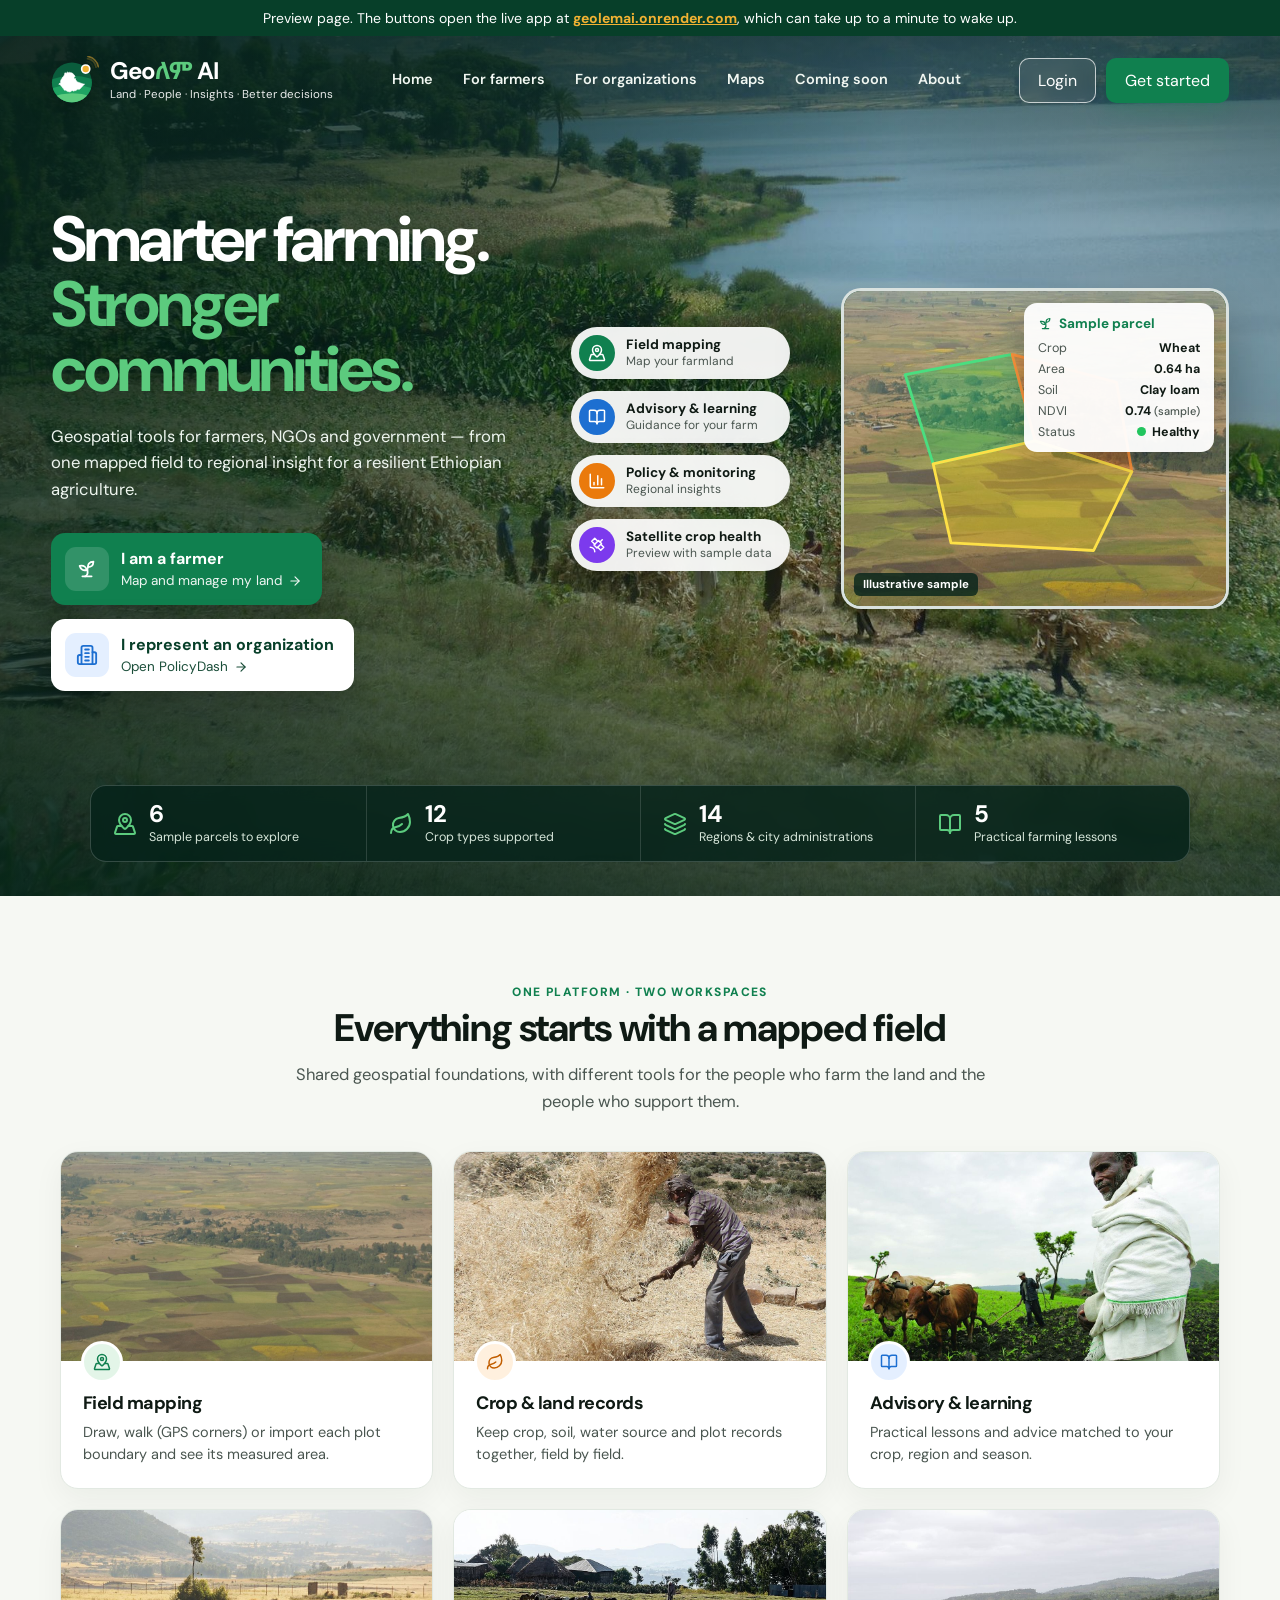
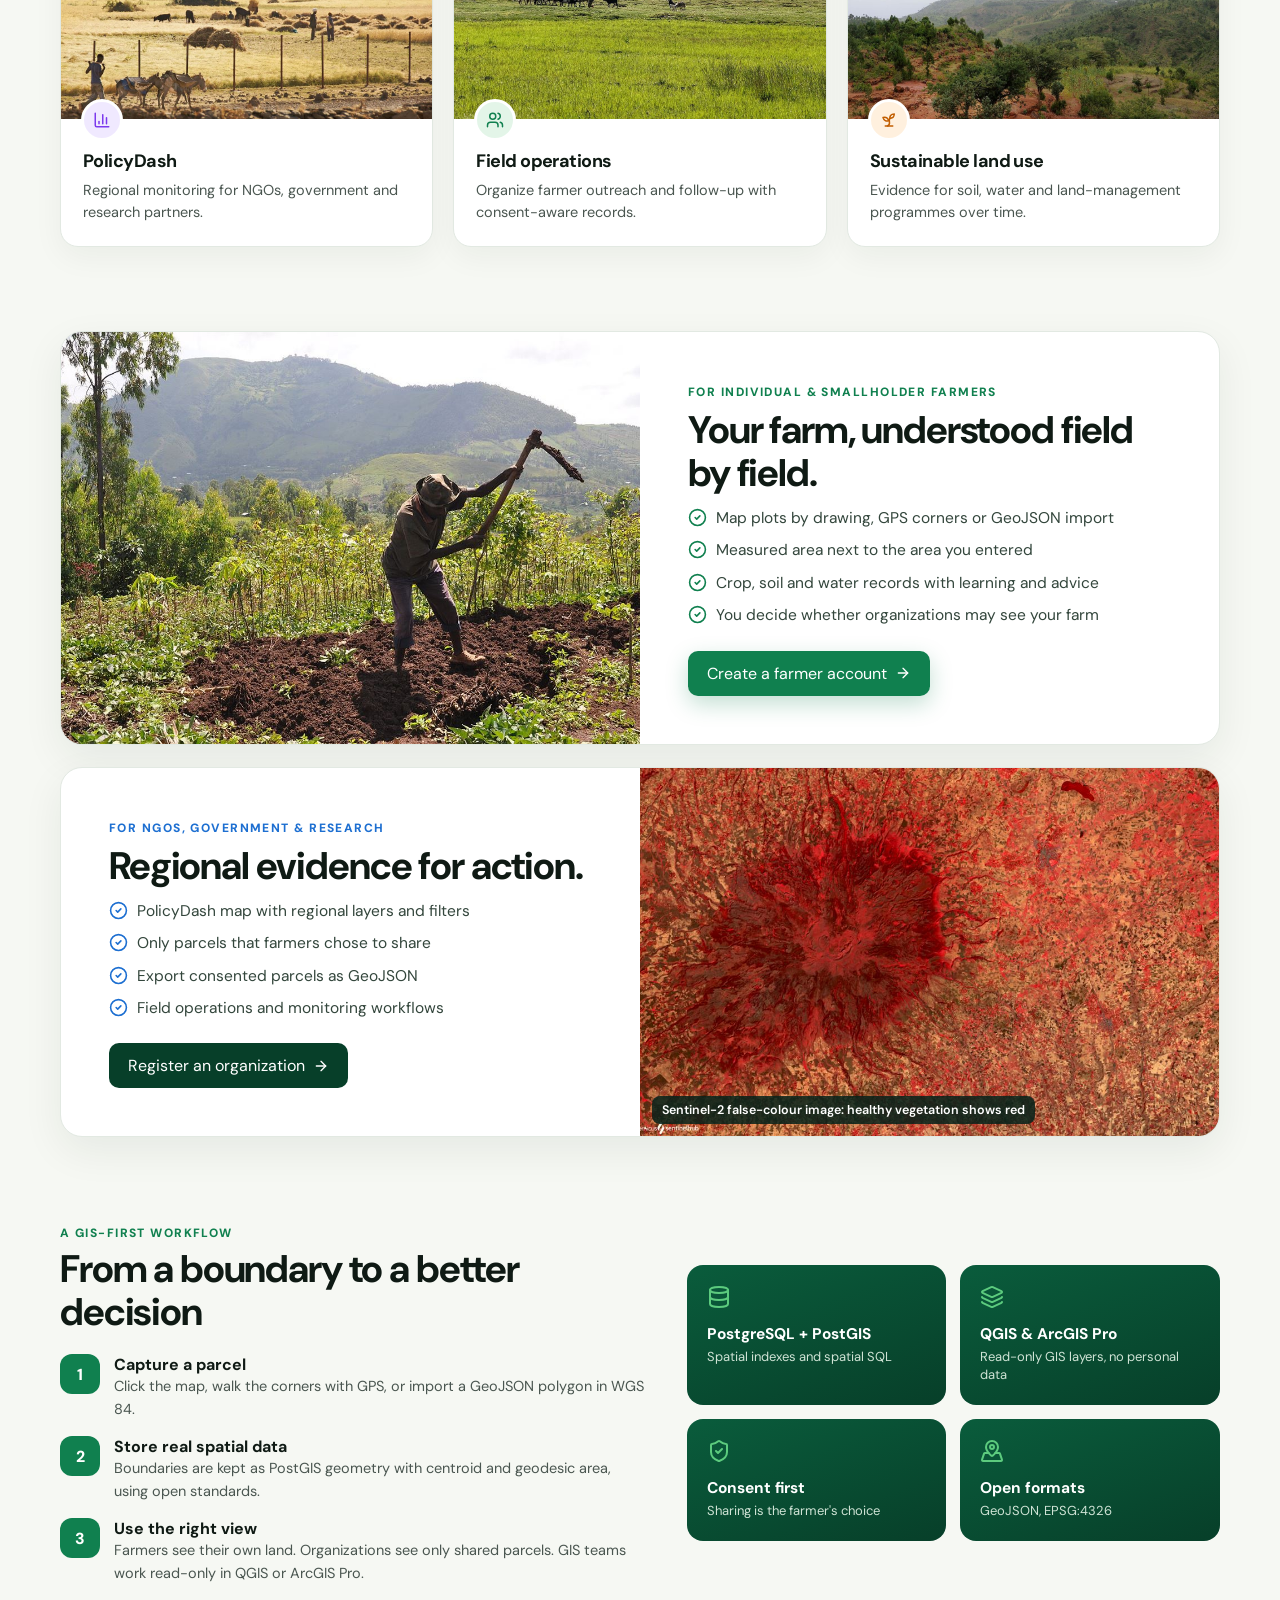
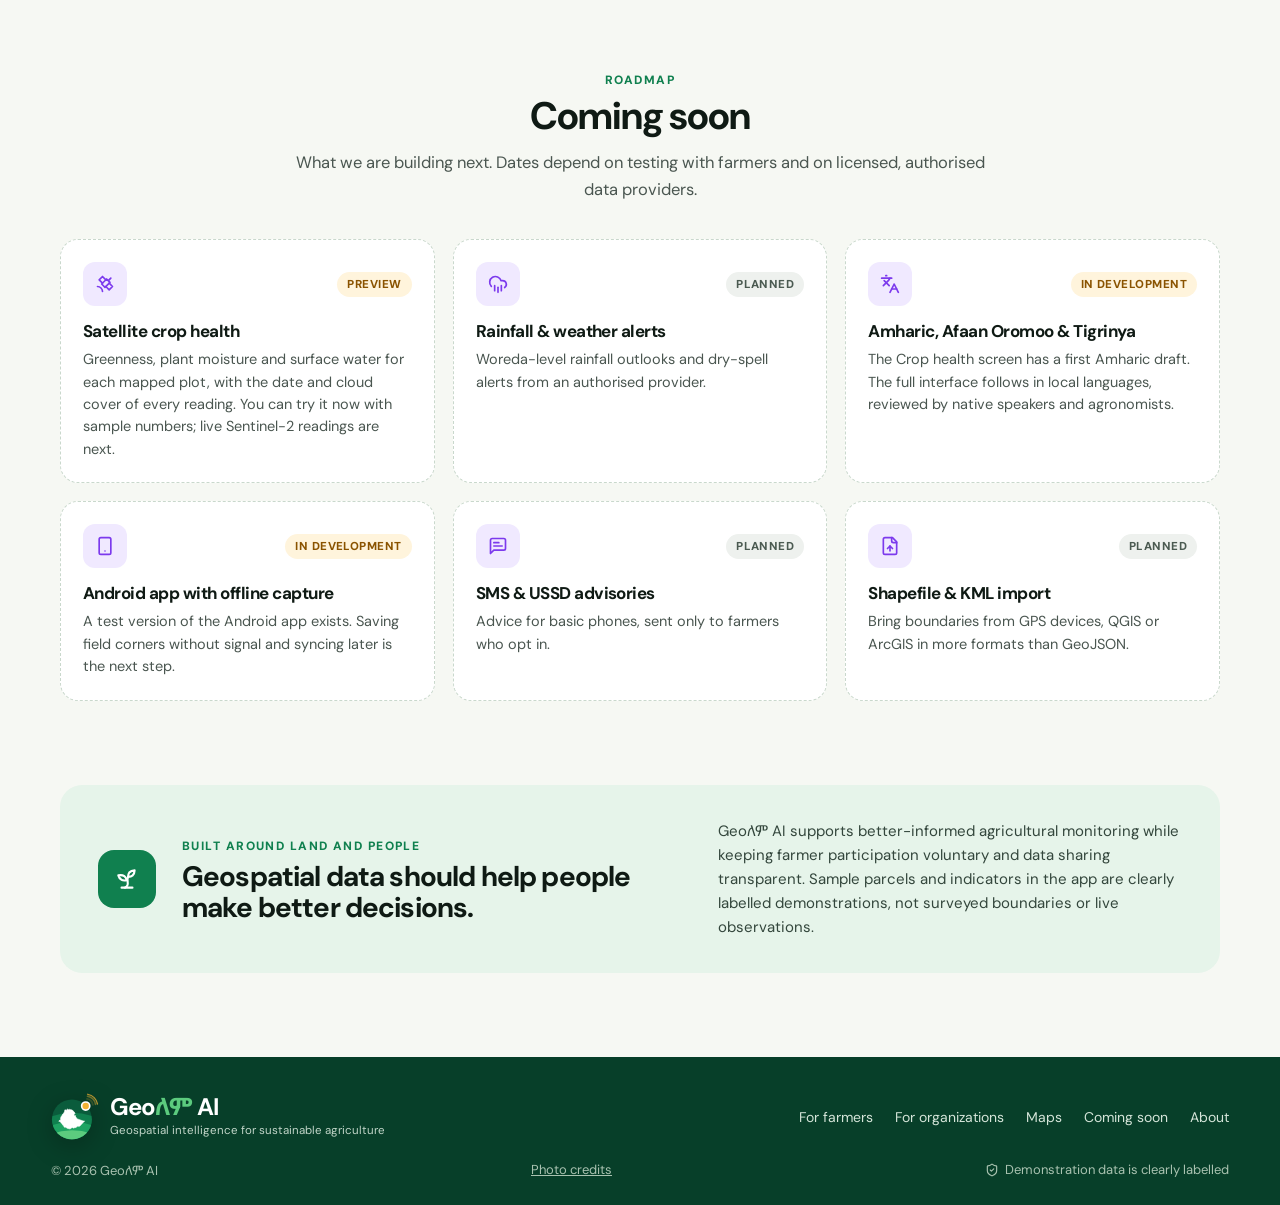
==== commit 07d0d42e: "Update showcase" ====
--- a/index.html
+++ b/index.html
@@ -7,8 +7,8 @@
     <meta name="description" content="Geoለም AI — agricultural intelligence for organizations and individual farmers in Ethiopia." />
     <link rel="icon" type="image/svg+xml" href="/brand/favicon.svg" />
     <title>Geoለም AI | Agricultural Intelligence</title>
-    <script type="module" crossorigin src="/assets/index-BSJOItkI.js"></script>
-    <link rel="stylesheet" crossorigin href="/assets/index-wVDJtrih.css">
+    <script type="module" crossorigin src="/assets/index-BGikx4-v.js"></script>
+    <link rel="stylesheet" crossorigin href="/assets/index-CaKaU6Lm.css">
   </head>
   <body><div id="root"></div></body>
 </html>
--- a/assets/index-CaKaU6Lm.css
+++ b/assets/index-CaKaU6Lm.css
@@ -0,0 +1 @@
+@import"https://fonts.googleapis.com/css2?family=DM+Sans:wght@400;500;600;700&family=Noto+Sans+Ethiopic:wght@400;500;600;700&display=swap";.leaflet-pane,.leaflet-tile,.leaflet-marker-icon,.leaflet-marker-shadow,.leaflet-tile-container,.leaflet-pane>svg,.leaflet-pane>canvas,.leaflet-zoom-box,.leaflet-image-layer,.leaflet-layer{position:absolute;left:0;top:0}.leaflet-container{overflow:hidden}.leaflet-tile,.leaflet-marker-icon,.leaflet-marker-shadow{-webkit-user-select:none;-moz-user-select:none;user-select:none;-webkit-user-drag:none}.leaflet-tile::selection{background:transparent}.leaflet-safari .leaflet-tile{image-rendering:-webkit-optimize-contrast}.leaflet-safari .leaflet-tile-container{width:1600px;height:1600px;-webkit-transform-origin:0 0}.leaflet-marker-icon,.leaflet-marker-shadow{display:block}.leaflet-container .leaflet-overlay-pane svg{max-width:none!important;max-height:none!important}.leaflet-container .leaflet-marker-pane img,.leaflet-container .leaflet-shadow-pane img,.leaflet-container .leaflet-tile-pane img,.leaflet-container img.leaflet-image-layer,.leaflet-container .leaflet-tile{max-width:none!important;max-height:none!important;width:auto;padding:0}.leaflet-container img.leaflet-tile{mix-blend-mode:plus-lighter}.leaflet-container.leaflet-touch-zoom{-ms-touch-action:pan-x pan-y;touch-action:pan-x pan-y}.leaflet-container.leaflet-touch-drag{-ms-touch-action:pinch-zoom;touch-action:none;touch-action:pinch-zoom}.leaflet-container.leaflet-touch-drag.leaflet-touch-zoom{-ms-touch-action:none;touch-action:none}.leaflet-container{-webkit-tap-highlight-color:transparent}.leaflet-container a{-webkit-tap-highlight-color:rgba(51,181,229,.4)}.leaflet-tile{filter:inherit;visibility:hidden}.leaflet-tile-loaded{visibility:inherit}.leaflet-zoom-box{width:0;height:0;-moz-box-sizing:border-box;box-sizing:border-box;z-index:800}.leaflet-overlay-pane svg{-moz-user-select:none}.leaflet-pane{z-index:400}.leaflet-tile-pane{z-index:200}.leaflet-overlay-pane{z-index:400}.leaflet-shadow-pane{z-index:500}.leaflet-marker-pane{z-index:600}.leaflet-tooltip-pane{z-index:650}.leaflet-popup-pane{z-index:700}.leaflet-map-pane canvas{z-index:100}.leaflet-map-pane svg{z-index:200}.leaflet-vml-shape{width:1px;height:1px}.lvml{behavior:url(#default#VML);display:inline-block;position:absolute}.leaflet-control{position:relative;z-index:800;pointer-events:visiblePainted;pointer-events:auto}.leaflet-top,.leaflet-bottom{position:absolute;z-index:1000;pointer-events:none}.leaflet-top{top:0}.leaflet-right{right:0}.leaflet-bottom{bottom:0}.leaflet-left{left:0}.leaflet-control{float:left;clear:both}.leaflet-right .leaflet-control{float:right}.leaflet-top .leaflet-control{margin-top:10px}.leaflet-bottom .leaflet-control{margin-bottom:10px}.leaflet-left .leaflet-control{margin-left:10px}.leaflet-right .leaflet-control{margin-right:10px}.leaflet-fade-anim .leaflet-popup{opacity:0;-webkit-transition:opacity .2s linear;-moz-transition:opacity .2s linear;transition:opacity .2s linear}.leaflet-fade-anim .leaflet-map-pane .leaflet-popup{opacity:1}.leaflet-zoom-animated{-webkit-transform-origin:0 0;-ms-transform-origin:0 0;transform-origin:0 0}svg.leaflet-zoom-animated{will-change:transform}.leaflet-zoom-anim .leaflet-zoom-animated{-webkit-transition:-webkit-transform .25s cubic-bezier(0,0,.25,1);-moz-transition:-moz-transform .25s cubic-bezier(0,0,.25,1);transition:transform .25s cubic-bezier(0,0,.25,1)}.leaflet-zoom-anim .leaflet-tile,.leaflet-pan-anim .leaflet-tile{-webkit-transition:none;-moz-transition:none;transition:none}.leaflet-zoom-anim .leaflet-zoom-hide{visibility:hidden}.leaflet-interactive{cursor:pointer}.leaflet-grab{cursor:-webkit-grab;cursor:-moz-grab;cursor:grab}.leaflet-crosshair,.leaflet-crosshair .leaflet-interactive{cursor:crosshair}.leaflet-popup-pane,.leaflet-control{cursor:auto}.leaflet-dragging .leaflet-grab,.leaflet-dragging .leaflet-grab .leaflet-interactive,.leaflet-dragging .leaflet-marker-draggable{cursor:move;cursor:-webkit-grabbing;cursor:-moz-grabbing;cursor:grabbing}.leaflet-marker-icon,.leaflet-marker-shadow,.leaflet-image-layer,.leaflet-pane>svg path,.leaflet-tile-container{pointer-events:none}.leaflet-marker-icon.leaflet-interactive,.leaflet-image-layer.leaflet-interactive,.leaflet-pane>svg path.leaflet-interactive,svg.leaflet-image-layer.leaflet-interactive path{pointer-events:visiblePainted;pointer-events:auto}.leaflet-container{background:#ddd;outline-offset:1px}.leaflet-container a{color:#0078a8}.leaflet-zoom-box{border:2px dotted #38f;background:#ffffff80}.leaflet-container{font-family:Helvetica Neue,Arial,Helvetica,sans-serif;font-size:12px;font-size:.75rem;line-height:1.5}.leaflet-bar{box-shadow:0 1px 5px #000000a6;border-radius:4px}.leaflet-bar a{background-color:#fff;border-bottom:1px solid #ccc;width:26px;height:26px;line-height:26px;display:block;text-align:center;text-decoration:none;color:#000}.leaflet-bar a,.leaflet-control-layers-toggle{background-position:50% 50%;background-repeat:no-repeat;display:block}.leaflet-bar a:hover,.leaflet-bar a:focus{background-color:#f4f4f4}.leaflet-bar a:first-child{border-top-left-radius:4px;border-top-right-radius:4px}.leaflet-bar a:last-child{border-bottom-left-radius:4px;border-bottom-right-radius:4px;border-bottom:none}.leaflet-bar a.leaflet-disabled{cursor:default;background-color:#f4f4f4;color:#bbb}.leaflet-touch .leaflet-bar a{width:30px;height:30px;line-height:30px}.leaflet-touch .leaflet-bar a:first-child{border-top-left-radius:2px;border-top-right-radius:2px}.leaflet-touch .leaflet-bar a:last-child{border-bottom-left-radius:2px;border-bottom-right-radius:2px}.leaflet-control-zoom-in,.leaflet-control-zoom-out{font:700 18px Lucida Console,Monaco,monospace;text-indent:1px}.leaflet-touch .leaflet-control-zoom-in,.leaflet-touch .leaflet-control-zoom-out{font-size:22px}.leaflet-control-layers{box-shadow:0 1px 5px #0006;background:#fff;border-radius:5px}.leaflet-control-layers-toggle{background-image:url([data-uri]);width:36px;height:36px}.leaflet-retina .leaflet-control-layers-toggle{background-image:url([data-uri]);background-size:26px 26px}.leaflet-touch .leaflet-control-layers-toggle{width:44px;height:44px}.leaflet-control-layers .leaflet-control-layers-list,.leaflet-control-layers-expanded .leaflet-control-layers-toggle{display:none}.leaflet-control-layers-expanded .leaflet-control-layers-list{display:block;position:relative}.leaflet-control-layers-expanded{padding:6px 10px 6px 6px;color:#333;background:#fff}.leaflet-control-layers-scrollbar{overflow-y:scroll;overflow-x:hidden;padding-right:5px}.leaflet-control-layers-selector{margin-top:2px;position:relative;top:1px}.leaflet-control-layers label{display:block;font-size:13px;font-size:1.08333em}.leaflet-control-layers-separator{height:0;border-top:1px solid #ddd;margin:5px -10px 5px -6px}.leaflet-default-icon-path{background-image:url([data-uri])}.leaflet-container .leaflet-control-attribution{background:#fff;background:#fffc;margin:0}.leaflet-control-attribution,.leaflet-control-scale-line{padding:0 5px;color:#333;line-height:1.4}.leaflet-control-attribution a{text-decoration:none}.leaflet-control-attribution a:hover,.leaflet-control-attribution a:focus{text-decoration:underline}.leaflet-attribution-flag{display:inline!important;vertical-align:baseline!important;width:1em;height:.6669em}.leaflet-left .leaflet-control-scale{margin-left:5px}.leaflet-bottom .leaflet-control-scale{margin-bottom:5px}.leaflet-control-scale-line{border:2px solid #777;border-top:none;line-height:1.1;padding:2px 5px 1px;white-space:nowrap;-moz-box-sizing:border-box;box-sizing:border-box;background:#fffc;text-shadow:1px 1px #fff}.leaflet-control-scale-line:not(:first-child){border-top:2px solid #777;border-bottom:none;margin-top:-2px}.leaflet-control-scale-line:not(:first-child):not(:last-child){border-bottom:2px solid #777}.leaflet-touch .leaflet-control-attribution,.leaflet-touch .leaflet-control-layers,.leaflet-touch .leaflet-bar{box-shadow:none}.leaflet-touch .leaflet-control-layers,.leaflet-touch .leaflet-bar{border:2px solid rgba(0,0,0,.2);background-clip:padding-box}.leaflet-popup{position:absolute;text-align:center;margin-bottom:20px}.leaflet-popup-content-wrapper{padding:1px;text-align:left;border-radius:12px}.leaflet-popup-content{margin:13px 24px 13px 20px;line-height:1.3;font-size:13px;font-size:1.08333em;min-height:1px}.leaflet-popup-content p{margin:1.3em 0}.leaflet-popup-tip-container{width:40px;height:20px;position:absolute;left:50%;margin-top:-1px;margin-left:-20px;overflow:hidden;pointer-events:none}.leaflet-popup-tip{width:17px;height:17px;padding:1px;margin:-10px auto 0;pointer-events:auto;-webkit-transform:rotate(45deg);-moz-transform:rotate(45deg);-ms-transform:rotate(45deg);transform:rotate(45deg)}.leaflet-popup-content-wrapper,.leaflet-popup-tip{background:#fff;color:#333;box-shadow:0 3px 14px #0006}.leaflet-container a.leaflet-popup-close-button{position:absolute;top:0;right:0;border:none;text-align:center;width:24px;height:24px;font:16px/24px Tahoma,Verdana,sans-serif;color:#757575;text-decoration:none;background:transparent}.leaflet-container a.leaflet-popup-close-button:hover,.leaflet-container a.leaflet-popup-close-button:focus{color:#585858}.leaflet-popup-scrolled{overflow:auto}.leaflet-oldie .leaflet-popup-content-wrapper{-ms-zoom:1}.leaflet-oldie .leaflet-popup-tip{width:24px;margin:0 auto;-ms-filter:"progid:DXImageTransform.Microsoft.Matrix(M11=0.70710678, M12=0.70710678, M21=-0.70710678, M22=0.70710678)";filter:progid:DXImageTransform.Microsoft.Matrix(M11=.70710678,M12=.70710678,M21=-.70710678,M22=.70710678)}.leaflet-oldie .leaflet-control-zoom,.leaflet-oldie .leaflet-control-layers,.leaflet-oldie .leaflet-popup-content-wrapper,.leaflet-oldie .leaflet-popup-tip{border:1px solid #999}.leaflet-div-icon{background:#fff;border:1px solid #666}.leaflet-tooltip{position:absolute;padding:6px;background-color:#fff;border:1px solid #fff;border-radius:3px;color:#222;white-space:nowrap;-webkit-user-select:none;-moz-user-select:none;-ms-user-select:none;user-select:none;pointer-events:none;box-shadow:0 1px 3px #0006}.leaflet-tooltip.leaflet-interactive{cursor:pointer;pointer-events:auto}.leaflet-tooltip-top:before,.leaflet-tooltip-bottom:before,.leaflet-tooltip-left:before,.leaflet-tooltip-right:before{position:absolute;pointer-events:none;border:6px solid transparent;background:transparent;content:""}.leaflet-tooltip-bottom{margin-top:6px}.leaflet-tooltip-top{margin-top:-6px}.leaflet-tooltip-bottom:before,.leaflet-tooltip-top:before{left:50%;margin-left:-6px}.leaflet-tooltip-top:before{bottom:0;margin-bottom:-12px;border-top-color:#fff}.leaflet-tooltip-bottom:before{top:0;margin-top:-12px;margin-left:-6px;border-bottom-color:#fff}.leaflet-tooltip-left{margin-left:-6px}.leaflet-tooltip-right{margin-left:6px}.leaflet-tooltip-left:before,.leaflet-tooltip-right:before{top:50%;margin-top:-6px}.leaflet-tooltip-left:before{right:0;margin-right:-12px;border-left-color:#fff}.leaflet-tooltip-right:before{left:0;margin-left:-12px;border-right-color:#fff}@media print{.leaflet-control{-webkit-print-color-adjust:exact;print-color-adjust:exact}}:root{font-family:DM Sans,Noto Sans Ethiopic,Arial,sans-serif;color:#0f1a14;background:#f6f8f3;font-synthesis:none;text-rendering:optimizeLegibility;--green:#0A5C3C;--green-2:#10804F;--green-3:#1FA463;--green-4:#5CCB7E;--green-soft:#e6f4ea;--ink:#0F1A14;--muted:#4A5650;--line:#e2e9e2;--panel:#fff;--gold:#F2B233;--red:#b42318;--blue:#1d6fd1;--purple:#7c3aed;--orange:#c25e00}*{box-sizing:border-box}body{margin:0;min-width:320px}button,input,select,textarea{font:inherit}button{cursor:pointer}button:disabled{cursor:wait;opacity:.6}input,select,textarea{color:var(--ink)}button:focus-visible,input:focus-visible,select:focus-visible,textarea:focus-visible{outline:3px solid #dcba67;outline-offset:2px}svg{flex-shrink:0}h1,h2,h3,p{margin-top:0}h1{font-size:clamp(1.75rem,2.5vw,2.35rem);line-height:1.12;letter-spacing:-.045em;margin-bottom:10px}h2{font-size:18px;letter-spacing:-.025em;margin-bottom:5px}h3{font-size:15px;margin-bottom:8px}p{line-height:1.6}small{font-size:11px}.eyebrow{font-size:12px;letter-spacing:.15em;font-weight:800;color:#4e8064;margin-bottom:10px}.eyebrow.light{color:#bfd9c6}.brand-row{display:flex;align-items:center;gap:11px}.brand-mark{display:grid;place-items:center;width:42px;height:42px;border-radius:13px;background:#225b42;color:#e9f4e8;box-shadow:0 8px 20px #092d1b20}.brand-name{font-weight:800;letter-spacing:-.04em;line-height:1.1;font-size:20px}.brand-name b{color:inherit}.brand-lem{color:var(--green-4)}.loading-screen .brand-lem{color:var(--green-2)}.brand-name small{display:block;margin-top:5px;font-size:11px;letter-spacing:.17em;color:#91a69a;font-weight:700}.btn{border:1px solid transparent;border-radius:9px;display:inline-flex;gap:9px;align-items:center;justify-content:center;padding:11px 15px;font-size:12px;font-weight:700;transition:transform .12s,background .12s,border-color .12s}.btn:hover{transform:translateY(-1px)}.btn-primary{background:var(--green);color:#fff;box-shadow:0 4px 12px #174b381a}.btn-primary:hover{background:#0e3d2b}.btn-outline{background:#fff;border-color:#cbd9cd;color:#2c5940}.btn-white{background:#fff;color:#1a5339}.btn.full{width:100%;margin-top:3px}.icon-button{border:1px solid var(--line);background:#fff;color:#5b7465;width:34px;height:34px;border-radius:9px;display:grid;place-items:center}.icon-danger{color:#ba5047}.notice{font-size:12px;padding:10px 12px;border-radius:8px;line-height:1.5}.notice-error{background:#fff0ee;color:#9a332b;border:1px solid #f2c9c2}.notice-success{background:#e8f5eb;color:#23613c;border:1px solid #cbe4d1}.fine-print{font-size:12px;line-height:1.6;color:#87958c}.shell{min-height:100vh}.sidebar{position:fixed;inset:0 auto 0 0;width:252px;background:#123b2d;color:#dce9dd;padding:23px 15px 14px;display:flex;flex-direction:column;z-index:100;border-right:1px solid #ffffff0c}.sidebar .brand-row{padding:0 8px 27px}.sidebar .brand-name{color:#fff}.sidebar .brand-name b{color:inherit}.sidebar .brand-mark{width:39px;height:39px;background:#2d694a}.side-caption{color:#729481;font-size:11.5px;font-weight:800;letter-spacing:.17em;padding:0 13px 10px}.nav-list{display:grid;gap:4px}.nav-link{display:flex;align-items:center;gap:12px;width:100%;border:0;background:transparent;color:#b7cbbd;padding:12px 13px;border-radius:9px;text-align:left;font-size:12px;font-weight:600}.nav-link span{flex:1}.nav-link:hover{color:#fff;background:#ffffff0d}.nav-link.nav-active{background:#285a41;color:#fff;box-shadow:inset 3px 0 #d7b15e}.nav-chevron{color:#b6d6a1}.sidebar-spacer{flex:1}.privacy-card{border:1px solid #d5ebd01c;background:#ffffff09;padding:13px;border-radius:11px;margin:0 0 14px;color:#a6c0ae}.privacy-card b{font-size:11px;color:#edf6ee;display:block;margin:8px 0 5px}.privacy-card p{font-size:12px;line-height:1.55;color:#a5bcac;margin:0}.account-chip{display:flex;align-items:center;gap:9px;padding:12px 5px 2px;border-top:1px solid #ffffff18}.avatar{width:35px;height:35px;border-radius:11px;display:grid;place-items:center;color:#29563e;background:#d8ead6;font-weight:800;flex-shrink:0}.account-chip-text{flex:1;min-width:0}.account-chip-text b,.account-chip-text span{display:block;overflow:hidden;text-overflow:ellipsis;white-space:nowrap}.account-chip-text b{font-size:11px;color:#fff}.account-chip-text span{font-size:11.5px;color:#9bb5a3;margin-top:4px}.account-chip button{border:0;background:transparent;color:#8fa99a;padding:8px}.main{margin-left:252px;min-height:100vh}.topbar{height:67px;border-bottom:1px solid var(--line);background:#ffffffeb;display:flex;align-items:center;justify-content:space-between;padding:0 33px;position:sticky;top:0;z-index:80;-webkit-backdrop-filter:blur(16px);backdrop-filter:blur(16px)}.breadcrumb{font-size:11px;color:#9aa59d}.breadcrumb span{padding:0 9px;color:#c7cec8}.breadcrumb b{color:#33483c;font-weight:700}.topbar-right{display:flex;align-items:center;gap:17px}.environment-tag{display:inline-flex;align-items:center;gap:6px;color:#789083;font-size:11.5px;letter-spacing:.08em;font-weight:800}.environment-tag span{width:6px;height:6px;border-radius:50%;background:#6aab76}.avatar-small{width:32px;height:32px;border-radius:10px;font-size:12px}.mobile-menu,.sidebar-close{display:none}.page-wrap{max-width:1640px;padding:30px 34px 22px;margin:auto}.page-title-row{display:flex;justify-content:space-between;align-items:flex-end;gap:18px;margin-bottom:23px}.page-title-row h1{margin:0 0 7px}.page-title-row p{font-size:12px;margin:0;max-width:680px}.page-title-row .eyebrow{margin-bottom:8px}.sample-pill{display:inline-flex;align-items:center;gap:7px;padding:8px 10px;background:#fff4dc;border:1px solid #f1ddb1;border-radius:7px;color:#8b6421;font-size:11.5px;letter-spacing:.06em;font-weight:800;white-space:nowrap}.sample-pill>span{width:6px;height:6px;background:#d5a642;border-radius:50%}.green-pill{background:#e9f4eb;border-color:#d0e4d3;color:#28613e}.green-pill svg{color:#36784e}.callout{border:1px solid #cfe2d2;background:#edf7ed;color:#315d3e;border-radius:10px;padding:12px 14px;display:flex;align-items:flex-start;gap:10px;margin:0 0 19px}.callout>svg{margin-top:1px}.callout b,.callout span{display:block}.callout b{font-size:11px;margin-bottom:3px}.callout span{font-size:12px;line-height:1.55;color:#587460}.callout-warning{background:#fff8e9;border-color:#f0dfb5;color:#876422}.callout-warning span{color:#8d7950}.stats-grid{display:grid;grid-template-columns:repeat(4,minmax(0,1fr));gap:14px;margin-bottom:24px}.stat-card{min-width:0;background:#fff;border:1px solid #e5eae4;border-radius:12px;padding:16px 15px;display:flex;gap:13px;align-items:flex-start;box-shadow:0 2px 5px #1f482308}.stat-icon{height:38px;width:38px;border-radius:11px;display:grid;place-items:center;flex-shrink:0;background:#e6f1e7;color:#35704a}.stat-icon.green{background:#e7f2e7;color:#37754a}.stat-icon.red{background:#fbe9e5;color:#bb5147}.stat-icon.blue{background:#e5f2f7;color:#367e9e}.stat-icon.purple{background:#f0ebfa;color:#8061af}.stat-icon.gold{background:#fff3d9;color:#ac7d27}.stat-content{min-width:0}.stat-content>span{display:block;font-size:12px;color:#77867c;font-weight:600;margin-bottom:6px}.stat-content strong{font-size:24px;line-height:1.1;letter-spacing:-.04em;display:block;color:#203e2e}.stat-content small{display:block;margin-top:7px;font-size:11.5px;color:#9ba69e;white-space:nowrap;overflow:hidden;text-overflow:ellipsis}.trend{color:#4d8b5f;font-style:normal;font-weight:800;display:inline-flex;align-items:center}.policy-layout{display:grid;grid-template-columns:minmax(0,1.65fr) minmax(270px,.9fr);gap:17px;align-items:stretch}.panel{background:#fff;border:1px solid #e3e9e2;border-radius:12px;padding:18px;min-width:0;box-shadow:0 2px 4px #233a2905}.panel-heading{display:flex;align-items:flex-start;justify-content:space-between;gap:12px;margin-bottom:15px}.panel-heading h2{font-size:15px}.panel-heading p{font-size:12px;margin:4px 0 0}.map-panel{padding:0;overflow:hidden}.map-heading{padding:19px 19px 0;margin-bottom:13px}.map-toolbar{display:flex;gap:8px}.select-inline{display:flex;align-items:center;gap:7px;border:1px solid var(--line);padding:0 8px;border-radius:7px;height:32px;color:#6c8374}.select-inline select{border:0;background:transparent;outline:none;font-size:12px;max-width:130px}.map-tabs{display:flex;gap:4px;margin:0 19px 12px;border-bottom:1px solid #e7ece7}.map-tab{display:flex;align-items:center;gap:6px;border:0;border-bottom:2px solid transparent;background:transparent;padding:9px 12px 10px;color:#7a8a7f;font-size:12px;font-weight:700;margin-bottom:-1px}.map-tab.active{border-bottom-color:#2f734c;color:#24563a}.leaflet-frame{height:425px;position:relative}.leaflet-container{font-family:inherit;background:#e5e9dd}.map-popup{font:12px/1.8 DM Sans,sans-serif;min-width:140px}.map-popup b{display:block;font-size:14px;margin-bottom:4px}.map-popup small{color:#a06e2d}.map-legend{position:absolute;left:12px;bottom:15px;z-index:500;background:#ffffffed;border:1px solid #dbe4da;border-radius:8px;padding:10px 12px;box-shadow:0 2px 9px #233e2917;display:grid;gap:6px;font-size:11.5px;color:#65766b}.map-legend b{font-size:12px;color:#2a4535;margin-bottom:2px}.map-legend span{display:flex;align-items:center;gap:7px}.map-legend i{width:8px;height:8px;border-radius:50%;display:inline-block}.map-foot{display:flex;justify-content:space-between;gap:10px;padding:10px 15px;color:#94a096;font-size:11.5px;border-top:1px solid #e6ece5}.map-foot span:first-child{display:flex;align-items:center;gap:5px}.alert-panel{display:flex;flex-direction:column}.counter-pill{background:#eff4ee;border-radius:6px;padding:5px 8px;color:#587461;font-size:11.5px;font-weight:800;white-space:nowrap}.alert-list{display:grid;gap:8px}.regional-alert{display:flex;align-items:flex-start;gap:9px;padding:11px 9px;border:1px solid #e8ede7;border-radius:9px;background:#fff;text-align:left;width:100%;transition:border-color .1s,background .1s}.regional-alert:hover,.regional-alert.selected{border-color:#b6d0ba;background:#f9fcf8}.alert-dot{width:31px;height:31px;border-radius:9px;display:grid;place-items:center;flex-shrink:0}.alert-dot.high{background:#fff0e8;color:#b85e37}.alert-dot.normal{background:#e8f4e8;color:#468151}.regional-copy{min-width:0;flex:1}.regional-copy b{display:block;font-size:11px;margin:0 0 4px}.regional-copy small{display:block;color:#849188;line-height:1.5;font-size:11.5px}.regional-copy em{display:flex;align-items:center;gap:6px;font-style:normal;font-size:11.5px;color:#607869;margin-top:6px}.regional-copy em i{width:3px;height:3px;background:#9aa99c;border-radius:50%}.severity{align-self:flex-start;border-radius:5px;padding:4px 6px;font-size:11px;font-weight:800}.severity-watch{background:#fff0e7;color:#a75631}.severity-review{background:#eaf4e9;color:#3d7948}.panel-bottom-note{margin-top:auto;padding:13px 0 0;display:flex;gap:8px;color:#859489;font-size:11.5px;line-height:1.5}.panel-bottom-note svg{flex-shrink:0}.section-title{display:flex;justify-content:space-between;align-items:flex-end;gap:12px;margin:25px 0 14px}.section-title h2{font-size:17px;margin-bottom:4px}.section-title p{font-size:12px;margin:0}.text-link{border:0;background:transparent;color:#35754a;display:inline-flex;align-items:center;gap:6px;font-weight:800;font-size:12px}.feature-row{display:grid;grid-template-columns:repeat(3,minmax(0,1fr));gap:13px}.feature-mini{display:flex;gap:12px;padding:17px;background:#fff;border:1px solid var(--line);border-radius:10px}.feature-mini>span{width:35px;height:35px;display:grid;place-items:center;background:#eaf3e9;color:#35724a;border-radius:9px}.feature-mini b{font-size:12px}.feature-mini p{font-size:12px;color:#7c8a80;line-height:1.55;margin:6px 0 0}.footnote{font-size:11.5px;color:#9ba79e;margin-top:12px}.footer{display:flex;align-items:center;justify-content:space-between;gap:12px;padding:25px 2px 5px;color:#98a39b;font-size:11.5px}.footer span:last-child{display:flex;align-items:center;gap:5px;color:#75937d}.org-module-card{display:flex;flex-direction:column;align-items:flex-start;text-align:left;min-height:205px;padding:19px;background:#fff;border:1px solid var(--line);border-radius:12px;transition:transform .15s,border-color .15s}.org-module-card:hover{transform:translateY(-2px);border-color:#a9c8b0}.module-icon{width:39px;height:39px;display:grid;place-items:center;border-radius:11px;background:#e8f3e8;color:#39774c}.module-icon.green{background:#e8f3e8;color:#39774c}.module-icon.blue{background:#e7f3f7;color:#347d99}.module-icon.gold{background:#fff3dc;color:#a87b29}.org-module-card>b{font-size:15px;margin-top:15px}.org-module-card p{font-size:11px;line-height:1.6;color:#75847a;margin:7px 0 15px}.module-link{display:inline-flex;gap:7px;align-items:center;margin-top:auto;color:#39774c;font-size:12px;font-weight:800}.next-steps{margin-top:3px}.next-steps>div:first-child p{font-size:12px;margin-top:4px}.workflow-steps{display:grid;grid-template-columns:repeat(3,1fr);gap:18px;margin-top:20px}.workflow-steps>div{border-top:1px solid #dce8dc;padding-top:13px}.workflow-steps span{display:block;font-size:12px;color:#569166;font-weight:800;margin-bottom:10px}.workflow-steps b{font-size:12px}.workflow-steps p{font-size:12px;color:#7f8d82;line-height:1.6;margin:6px 0 0}.directory-panel{padding:0;overflow:hidden}.directory-toolbar{padding:18px 18px 14px;display:flex;align-items:center;justify-content:space-between;gap:16px}.directory-toolbar h2{font-size:15px}.directory-toolbar p{font-size:12px;margin:4px 0 0}.search-box{height:35px;display:flex;align-items:center;gap:8px;border:1px solid #e0e8df;padding:0 10px;border-radius:8px;color:#8b9a8f;min-width:210px}.search-box input{width:100%;border:0;outline:0;font-size:12px;background:transparent;min-width:0}.table-filters{display:flex;gap:8px;align-items:center}.table-filters select{border:1px solid #dfe7df;border-radius:8px;padding:9px;font-size:12px;background:#fff}.table-wrap{overflow-x:auto;width:100%}.data-table{width:100%;border-collapse:collapse;white-space:nowrap;font-size:11px}.data-table thead{background:#f7f9f6}.data-table th{text-align:left;padding:12px 16px;color:#8b998f;font-size:11.5px;letter-spacing:.06em;font-weight:800;border-top:1px solid #edf0ec;border-bottom:1px solid #e7ece6}.data-table td{padding:13px 16px;border-bottom:1px solid #edf0ec;color:#485e50}.data-table tbody tr:last-child td{border-bottom:0}.data-table tbody tr:hover{background:#fbfcfa}.farmer-cell{display:flex;align-items:center;gap:9px}.farmer-cell b{font-size:11px;color:#304739}.avatar-table{width:28px;height:28px;border-radius:8px;font-size:12px}.crop-badge,.neutral-badge,.type-badge,.status-badge{display:inline-flex;align-items:center;gap:5px;padding:5px 7px;border-radius:6px;font-size:11.5px;font-weight:700;background:#edf5ed;color:#42754d}.neutral-badge{background:#edf1f2;color:#667c82}.type-badge{background:#edf3fa;color:#4e7097}.type-pest{background:#ffede7;color:#ac553a}.type-market{background:#f4effa;color:#8062a0}.status-badge{background:#edf4ec;color:#43774e}.status-queued{background:#fff4dc;color:#926c24}.status-sent{background:#e9f2fb;color:#49749e}.status-failed{background:#ffedea;color:#b3473d}.mono{font-family:ui-monospace,SFMono-Regular,Consolas,monospace;font-size:12px}.empty-state{padding:44px 18px;text-align:center;color:#87968a;display:flex;align-items:center;flex-direction:column;gap:7px}.empty-state svg{color:#7ea386;margin-bottom:4px}.empty-state b{color:#4b6352;font-size:13px}.empty-state p{font-size:12px;margin:0}.farmer-hero{min-height:260px;position:relative;overflow:hidden;border-radius:15px;background:linear-gradient(110deg,#174631,#276346 57%,#3d7951);color:#fff;padding:27px 30px;display:flex;justify-content:space-between;align-items:center;margin-bottom:20px}.farmer-hero>div:first-child{position:relative;z-index:2}.hero-kicker{display:inline-flex;align-items:center;gap:7px;color:#c2dcb9;letter-spacing:.1em;font-size:11.5px;font-weight:800}.farmer-hero h2{font-size:31px;line-height:1.15;letter-spacing:-.05em;margin:13px 0 8px}.farmer-hero h2 em{font-family:Georgia,serif;color:#d1e6a8;font-weight:400}.farmer-hero p{font-size:11px;color:#d0e3d5;max-width:400px;margin:0 0 17px;line-height:1.65}.hero-field-art{position:absolute;right:0;top:0;width:47%;height:100%;overflow:hidden;opacity:.9}.art-sun{position:absolute;right:24%;top:22%;width:64px;height:64px;border-radius:50%;background:#d6c77b;box-shadow:0 0 50px #d7c87568}.art-hill{position:absolute;width:130%;height:90%;border-radius:50% 50% 0 0/45% 45% 0 0;transform:rotate(-11deg)}.art-hill-one{background:#4d9161;top:43%;left:-15%}.art-hill-two{background:#1a553a;top:61%;left:-13%;transform:rotate(7deg)}.art-lines{position:absolute;top:66%;right:-15%;bottom:-20%;left:5%;background:repeating-linear-gradient(165deg,transparent 0 12px,#8eb87655 13px 15px)}.art-location{position:absolute;bottom:15px;right:22px;background:#163f2dd9;padding:8px 10px;border:1px solid #cce3c44a;border-radius:7px;font-size:11.5px;display:flex;align-items:center;gap:6px}.lesson-card-grid{display:grid;grid-template-columns:repeat(3,minmax(0,1fr));gap:14px}.lesson-card{padding:0;overflow:hidden;text-align:left;background:#fff;border:1px solid var(--line);border-radius:12px;transition:transform .15s,border-color .15s}.lesson-card:hover{transform:translateY(-2px);border-color:#b7d1ba}.lesson-art{height:105px;position:relative;display:flex;align-items:center;justify-content:center;background:#e4efe0;color:#346e45}.lesson-art-1{background:#e5f1f5;color:#437f93}.lesson-art-2{background:#f9edce;color:#a78339}.lesson-art>span{width:54px;height:54px;border-radius:50%;background:#ffffff7d;display:grid;place-items:center}.lesson-art>small{position:absolute;left:12px;bottom:11px;color:#51715a;background:#ffffffbc;padding:5px 7px;border-radius:5px;font-size:11.5px;font-weight:700}.lesson-content{padding:15px}.lesson-level{background:#f2f5f0;color:#718077;padding:5px 7px;border-radius:5px;font-size:11.5px;font-weight:700}.lesson-content h3{font-size:13px;margin:11px 0 7px}.lesson-content p{min-height:48px;font-size:12px;color:#7f8c82;line-height:1.6;margin:0 0 12px}.farmer-bottom-grid{display:grid;grid-template-columns:1.2fr 1fr;gap:15px;margin-top:21px}.detail-rows{display:grid}.detail-row{padding:12px 0;border-bottom:1px solid #edf0ec;display:flex;align-items:center;justify-content:space-between;gap:14px;font-size:12px}.detail-row:last-child{border-bottom:0}.detail-row span{color:#819087}.detail-row b{color:#385443;font-weight:700;text-align:right}.share-panel .module-icon{margin-bottom:13px}.share-panel h2{margin-bottom:8px}.share-panel p{font-size:11px;color:#748378;line-height:1.65}.share-panel p b{color:#3c6746}.share-panel .btn{margin-top:7px}.two-panel-grid{display:grid;grid-template-columns:1fr 1fr;gap:15px}.form-fields{display:grid;gap:12px}.form-fields label{display:grid;gap:6px;font-size:12px;font-weight:700;color:#4f6656}.form-fields input,.form-fields select,.form-fields textarea{width:100%;border:1px solid #dce5dc;background:#fff;border-radius:8px;padding:11px 12px;min-width:0;font-size:11px;font-weight:400;color:#263f30}.form-fields textarea{resize:vertical;line-height:1.5}.stack-form{margin-top:15px}.form-two{display:grid;grid-template-columns:1fr 1fr;gap:11px}.field-guide>h2{margin:15px 0 6px}.field-guide>p{font-size:11px;line-height:1.6}.field-guide ul{padding-left:17px;color:#5c7462;font-size:11px;line-height:2}.tip{display:flex;gap:9px;align-items:flex-start;border:1px solid #e8e4cc;background:#fbf8eb;border-radius:8px;padding:11px;color:#877342;font-size:12px;line-height:1.55;margin-top:14px}.tip b{display:block;margin-bottom:3px}.tip span{display:block}.plot-grid{display:grid;grid-template-columns:repeat(3,minmax(0,1fr));gap:13px}.plot-card{background:#fff;border:1px solid var(--line);border-radius:11px;overflow:hidden}.plot-visual{height:103px;position:relative;overflow:hidden;background:linear-gradient(145deg,#bfd5a1,#79a65f 45%,#3d754d)}.plot-area-chip{position:absolute;top:10px;left:10px;z-index:2;border-radius:6px;background:#fffdf0ed;padding:6px 8px;font-size:11.5px;font-weight:800;color:#416b43}.mini-field-lines{position:absolute;top:32px;right:-15px;bottom:-25px;left:30px;transform:rotate(-20deg);display:flex;gap:10px}.mini-field-lines i{flex:1;border:1.4px solid #d2e9a56f;border-bottom:0;border-radius:50% 50% 0 0}.plot-details{padding:13px;position:relative}.plot-details h3{margin:0 0 7px}.plot-details>div:first-child{padding-right:35px}.plot-details p{font-size:12px;color:#829087;margin:10px 0 0}.plot-details .icon-button{position:absolute;right:12px;top:12px}.learning-layout{display:grid;grid-template-columns:minmax(265px,.72fr) minmax(0,1.35fr);gap:15px;align-items:start}.learning-list{padding:0;overflow:hidden}.list-title{display:flex;justify-content:space-between;padding:18px 17px 12px;font-size:11px}.list-title span{color:#7e8d82;font-size:12px}.progress-track{height:4px;background:#ecf1e9;margin:0 17px 10px;border-radius:9px;overflow:hidden}.progress-track span{display:block;height:100%;background:#4a8c58;border-radius:9px;transition:width .2s}.learning-row{display:flex;align-items:center;gap:10px;padding:14px 16px;width:100%;text-align:left;border:0;border-top:1px solid #edf0ec;background:#fff;color:#506557}.learning-row:hover,.learning-row.selected{background:#f4f8f1}.learning-row.selected{box-shadow:inset 3px 0 #2c7047}.lesson-index{display:grid;place-items:center;width:31px;height:31px;background:#f0f4ed;border-radius:9px;font-size:12px;font-weight:800;color:#627968;flex-shrink:0}.lesson-index.is-complete{color:#3d8c55;background:#e3f3e5}.learning-row>span:nth-child(2){flex:1;min-width:0}.learning-row b,.learning-row small{display:block}.learning-row b{font-size:11px;margin-bottom:5px}.learning-row small{font-size:11.5px;color:#8c9990}.lesson-detail{padding:22px}.lesson-detail-tags{display:flex;align-items:center;justify-content:space-between;gap:12px}.lesson-detail h2{font-size:23px;margin:17px 0 10px}.lesson-body{font-size:12px;line-height:1.8;color:#68796d}.lesson-detail h3{margin:22px 0 12px}.step-list{display:grid;gap:10px}.step-item{display:flex;gap:11px;align-items:flex-start}.step-item>span{width:24px;height:24px;border-radius:50%;display:grid;place-items:center;background:#e7f2e7;color:#39754c;font-size:12px;font-weight:800;flex-shrink:0}.step-item p{font-size:11px;line-height:1.65;color:#536a59;margin:2px 0}.lesson-detail>.btn{margin-top:17px}.advisor-grid{display:grid;grid-template-columns:1fr 1fr;gap:15px}.advice-result .module-icon{margin-bottom:13px}.advice-result h2{font-size:17px;margin-bottom:10px}.advice-result>p{font-size:11px;line-height:1.8;color:#64776a}.profile-grid{display:grid;grid-template-columns:minmax(240px,.75fr) minmax(0,1.25fr);gap:15px;align-items:start}.profile-summary{text-align:center;padding:25px 20px}.profile-big-avatar{width:68px;height:68px;border-radius:20px;background:#e0eee0;color:#38734a;font-size:25px;font-weight:800;display:grid;place-items:center;margin:0 auto 13px}.profile-summary h2{font-size:18px;margin:0 0 5px}.profile-summary>p{font-size:12px;margin-bottom:12px}.verified-chip{display:inline-flex;align-items:center;gap:5px;background:#e8f4e9;color:#3e7a4d;padding:6px 9px;border-radius:7px;font-size:11.5px;font-weight:800}.profile-separator{height:1px;background:#edf0ec;margin:20px 0 7px}.profile-summary .detail-row{text-align:left}.consent-check{display:flex!important;align-items:flex-start;gap:10px!important;padding:11px;border:1px solid #dce9dc;border-radius:8px;background:#f7fbf6}.consent-check input{width:15px!important;height:15px;margin:2px 0 0;accent-color:#2e7447;flex-shrink:0}.consent-check span b,.consent-check span small{display:block}.consent-check span b{font-size:12px;line-height:1.4}.consent-check span small{font-size:11.5px;line-height:1.55;font-weight:400;color:#7c8a7f;margin-top:4px}.advisor-layout{display:grid;grid-template-columns:1fr 1fr;gap:15px}.notice.notice-success{font-size:11px}.auth-shell{display:grid;grid-template-columns:minmax(400px,.9fr) minmax(500px,1.1fr);min-height:100vh;background:#f8faf7}.auth-story{background:linear-gradient(145deg,#0f3929,#1c5238 65%,#2f6a47);color:#fff;min-height:100vh;display:flex;flex-direction:column;justify-content:space-between;padding:32px clamp(28px,5vw,76px) 25px;position:relative;overflow:hidden}.auth-story:after{content:"";position:absolute;width:500px;height:500px;border:1px solid #ffffff12;border-radius:50%;right:-240px;bottom:50px;box-shadow:0 0 0 50px #ffffff05,0 0 0 100px #ffffff03;pointer-events:none}.auth-brand{position:relative;z-index:1}.auth-brand .brand-name{font-size:21px}.story-content{max-width:490px;position:relative;z-index:1;padding:65px 0 55px}.story-content h1{font-size:clamp(38px,4.3vw,59px);letter-spacing:-.055em;line-height:1.08;margin:15px 0 18px}.story-content h1 em{font-family:Georgia,serif;font-weight:400;color:#c6e1a7}.story-content>p{font-size:13px;color:#c5dbcd;line-height:1.8;max-width:410px}.story-points{display:grid;gap:17px;margin-top:34px}.story-points>div{display:flex;align-items:center;gap:12px}.story-points>div>svg{width:34px;height:34px;padding:8px;background:#ffffff10;border:1px solid #ffffff16;border-radius:10px;color:#d5e9bc}.story-points b,.story-points small{display:block}.story-points b{font-size:11px}.story-points small{font-size:12px;margin-top:4px;color:#a9c5b3}.story-foot{border-top:1px solid #ffffff1c;padding-top:17px;font-size:11.5px;color:#87a994;position:relative;z-index:1}.auth-form-area{display:flex;align-items:center;justify-content:center;padding:28px clamp(22px,5vw,68px)}.auth-card{width:100%;max-width:510px;background:#fff;border:1px solid #e3eae1;border-radius:16px;padding:26px 28px;box-shadow:0 18px 55px #1b42290d}.auth-card-heading h2{font-size:25px;letter-spacing:-.04em;margin:0 0 7px}.auth-card-heading p{font-size:11px;color:#819087;margin:0 0 18px}.account-type-picker{display:grid;grid-template-columns:1fr 1fr;gap:9px;margin-bottom:17px}.type-choice{display:flex;flex-direction:column;align-items:flex-start;text-align:left;gap:5px;border:1px solid #dfe8de;border-radius:10px;background:#fff;padding:12px;color:#65796a}.type-choice>svg{width:20px;height:20px;margin-bottom:4px;color:#5e8970}.type-choice b{font-size:11px;color:#354d3d}.type-choice small{font-size:11.5px;color:#89958c}.type-choice.type-selected{background:#eff7ee;border-color:#83b78b;box-shadow:0 0 0 2px #e0f0df}.type-choice.type-selected>svg{color:#36734a}.form-fields label{min-width:0}.auth-card .form-fields{gap:11px}.auth-card .form-fields input,.auth-card .form-fields select{padding:10px 11px}.auth-toggle{font-size:12px;color:#78887c;text-align:center;margin-top:16px}.auth-toggle button{border:0;background:transparent;color:#2e7347;font-weight:800;padding:2px 4px}.auth-security{font-size:11.5px;color:#98a49b;display:flex;align-items:center;justify-content:center;gap:5px;margin:13px 0 0}.auth-security svg{color:#4f9662}.loading-screen{min-height:100vh;display:grid;align-content:center;justify-items:center;color:#52715a}.loading-screen h2{margin:12px 0 2px}.loading-screen p{font-size:11px;color:#829188}.loading-screen .brand-mark{background:#245f40}.table-wrap .data-table th:first-child,.table-wrap .data-table td:first-child{padding-left:18px}@media(max-width:1200px){.page-wrap{padding:25px 23px}.policy-layout{grid-template-columns:minmax(0,1.35fr) minmax(260px,.85fr)}.stats-grid{gap:10px}.stat-card{padding:13px 11px;gap:10px}.stat-icon{width:33px;height:33px}.stat-content strong{font-size:21px}.auth-shell{grid-template-columns:minmax(330px,.8fr) minmax(450px,1.2fr)}.auth-story{padding-left:38px;padding-right:35px}.auth-form-area{padding:24px}}@media(max-width:980px){.sidebar{width:230px}.main{margin-left:230px}.topbar{padding:0 20px}.page-wrap{padding:24px 19px}.policy-layout{grid-template-columns:1fr}.alert-panel{min-height:auto}.alert-list{grid-template-columns:1fr 1fr}.panel-bottom-note{margin-top:16px}.feature-row{grid-template-columns:1fr}.stats-grid{grid-template-columns:repeat(2,minmax(0,1fr))}.auth-shell{grid-template-columns:1fr}.auth-story{min-height:auto;padding:23px 30px 20px}.story-content{padding:35px 0}.story-content h1{font-size:43px}.story-points{grid-template-columns:repeat(3,minmax(0,1fr));gap:12px}.story-points>div{align-items:flex-start}.story-points small{line-height:1.4}.story-foot{margin-top:4px}.auth-form-area{padding:30px 20px}.auth-card{max-width:550px}}@media(max-width:700px){.sidebar{transform:translate(-100%);transition:transform .2s;width:260px}.sidebar.sidebar-open{transform:translate(0);box-shadow:12px 0 40px #071f1430}.sidebar-close{display:grid;margin-left:auto;border:0;background:transparent;color:#bad0bf;place-items:center}.main{margin-left:0}.topbar{height:58px;padding:0 15px}.mobile-menu{display:grid;place-items:center;border:0;background:transparent;color:#315a42;padding:6px;margin-left:-5px}.breadcrumb{font-size:12px}.topbar-right{gap:10px}.environment-tag{font-size:11px}.page-wrap{padding:22px 14px}.page-title-row{align-items:flex-start;flex-direction:column;margin-bottom:18px}.page-title-row>div:last-child{align-self:flex-start}.page-title-row h1{font-size:27px}.page-title-row p{max-width:none;font-size:11px}.stats-grid{grid-template-columns:repeat(2,minmax(0,1fr));gap:9px;margin-bottom:17px}.stat-card{padding:12px 10px;gap:8px}.stat-icon{width:31px;height:31px;border-radius:9px}.stat-content>span{font-size:11.5px}.stat-content strong{font-size:20px}.stat-content small{font-size:11px}.policy-layout{gap:13px}.map-heading{padding:15px 13px 0;display:block}.map-heading .map-toolbar{margin-top:12px}.map-tabs{margin:0 13px 10px;overflow:auto}.map-tab{white-space:nowrap;padding:9px 8px}.leaflet-frame{height:360px}.map-legend{left:7px;bottom:8px;padding:7px 8px}.map-foot{font-size:11px;padding:9px}.alert-list{grid-template-columns:1fr}.panel{padding:14px}.map-panel{padding:0}.section-title{margin:21px 0 12px}.feature-row{gap:9px}.feature-mini{padding:13px}.org-module-card{min-height:160px}.workflow-steps{grid-template-columns:1fr;gap:12px}.workflow-steps>div{padding-top:10px}.directory-toolbar{align-items:flex-start;flex-direction:column;padding:14px}.search-box{width:100%;min-width:0}.table-filters{width:100%;flex-wrap:wrap}.table-filters select{flex:1}.footer{flex-wrap:wrap;padding-top:20px}.footer span:nth-child(2){display:none}.farmer-hero{padding:23px 19px;min-height:256px}.farmer-hero h2{font-size:26px}.farmer-hero p{max-width:270px}.hero-field-art{width:50%;opacity:.6}.stats-grid.four{grid-template-columns:repeat(2,minmax(0,1fr))}.lesson-card-grid{grid-template-columns:1fr}.lesson-art{height:90px}.lesson-content p{min-height:0}.farmer-bottom-grid,.two-panel-grid,.learning-layout,.advisor-grid,.profile-grid{grid-template-columns:1fr}.plot-grid{grid-template-columns:1fr 1fr}.two-panel-grid{gap:12px}.learning-list{margin-bottom:0}.lesson-detail{padding:17px}.lesson-detail h2{font-size:21px}.form-two{grid-template-columns:1fr 1fr;gap:8px}.auth-shell{display:block}.auth-story{padding:20px 22px 18px;min-height:auto}.auth-brand .brand-mark{width:35px;height:35px}.auth-brand .brand-name{font-size:18px}.story-content{padding:27px 0 22px}.story-content h1{font-size:35px;margin:12px 0}.story-content>p{font-size:11px;margin-bottom:0}.story-points{display:none}.story-foot{font-size:11px;padding-top:12px}.auth-form-area{padding:20px 12px 32px}.auth-card{padding:20px 16px;border-radius:13px}.auth-card-heading h2{font-size:22px}.auth-card-heading p{margin-bottom:14px}.account-type-picker{gap:7px}.type-choice{padding:10px}.type-choice b{font-size:12px}.type-choice small{font-size:11px}.auth-security{font-size:11px;line-height:1.5}.sample-pill{white-space:normal;font-size:11px}.callout{padding:10px;font-size:12px}.callout span{font-size:11.5px}.profile-summary{padding:19px}.breadcrumb span{padding:0 4px}}@media(max-width:390px){.environment-tag{display:none}.plot-grid,.form-two{grid-template-columns:1fr}.account-type-picker{grid-template-columns:1fr 1fr}.stats-grid{gap:7px}.stat-content strong{font-size:18px}}.btn-large{padding:14px 17px;min-height:46px;font-size:11px;border-radius:10px}.btn-ink{display:inline-flex;align-items:center;justify-content:center;gap:8px;border:1px solid #d7e1d6;background:#fff;color:#26483a;font-size:11px;font-weight:800;border-radius:8px;padding:10px 13px;transition:transform .15s,box-shadow .15s}.btn-ink:hover{transform:translateY(-1px);box-shadow:0 8px 20px #1c43200d}.eyebrow{font-size:11.5px;letter-spacing:.16em;color:#78927d;font-weight:800}.org-card:after{background:#ecf2f6}.back-home{margin-left:15px;border:1px solid #ffffff30;border-radius:7px;background:#ffffff10;color:#d3e7d9;padding:7px 10px;font-size:11.5px;font-weight:700}.auth-story{background-blend-mode:multiply,normal}.story-content h1{letter-spacing:-.055em}.farmer-gis-layout{display:grid;grid-template-columns:minmax(0,1.55fr) minmax(270px,.8fr);gap:15px;align-items:start}.gis-map-panel{padding:0;overflow:hidden}.gis-map-panel>.panel-heading{padding:19px 19px 12px}.gis-map-toolbar{display:flex;align-items:center;gap:8px;flex-wrap:wrap;padding:0 19px 13px}.gis-map-toolbar .btn{font-size:11.5px;padding:9px 11px}.vertex-count{font-size:11.5px;color:#738675;margin-left:auto;font-weight:700}.farmer-leaflet-frame{height:470px}.preview-map-frame{height:295px}.farmer-map-preview{overflow:hidden}.farmer-map-preview>.panel-heading{padding-bottom:14px}.farmer-map-preview .preview-map-frame{border-radius:10px;margin:0 14px}.preview-map-bottom{display:flex;align-items:center;gap:13px;padding:12px 15px 0;color:#7d8a7d;font-size:11px}.preview-map-bottom .btn{margin-left:auto;padding:9px 11px;font-size:11.5px}.gis-map-panel .map-foot{padding:10px 18px 13px}.gis-create-panel>.panel-heading{margin-bottom:15px}.gis-create-panel .stack-form{gap:13px}.gis-create-panel .tip{margin-top:18px}.boundary-status{display:flex;align-items:flex-start;gap:9px;padding:12px;border:1px dashed #d8e2d5;border-radius:9px;background:#f8faf6;color:#879487}.boundary-status>svg{flex-shrink:0;margin-top:1px}.boundary-status b,.boundary-status small{display:block}.boundary-status b{font-size:12px;color:#637563}.boundary-status small{font-size:11.5px;line-height:1.5;color:#879487;margin-top:4px}.boundary-status.boundary-ready{border-color:#9ccaa0;background:#eff8ec;color:#337d48}.boundary-status.boundary-ready b{color:#277046}.gis-tip{font-size:11.5px;line-height:1.7}.callout-info{background:#f0f7f0;border-color:#d9e9d5;color:#3f7850}.callout-info>svg{color:#408153}.callout-info b{color:#315e3c}.callout-info span{color:#69806b}@media(max-width:1150px){.farmer-gis-layout{grid-template-columns:minmax(0,1.35fr) minmax(250px,.8fr)}}@media(max-width:900px){.farmer-gis-layout{grid-template-columns:1fr}.farmer-leaflet-frame{height:420px}}@media(max-width:600px){.farmer-leaflet-frame{height:330px}.preview-map-frame{height:240px}.gis-map-toolbar{padding:0 12px 12px}.gis-map-panel>.panel-heading{padding:15px 12px 10px}.preview-map-bottom{flex-wrap:wrap}.preview-map-bottom .btn,.vertex-count{margin-left:0}}.drawing-mode .leaflet-container,.drawing-mode .leaflet-grab,.drawing-mode .leaflet-interactive{cursor:crosshair}.drawing-mode{outline:2px dashed #d28b26;outline-offset:-2px}.title-actions{display:flex;align-items:center;gap:10px;flex-wrap:wrap;justify-content:flex-end}.gis-map-toolbar .btn svg{flex:none}.vertex-count{margin-left:auto;font-size:12px;font-weight:700;color:var(--muted)}.inline-link{display:inline;padding:0;font-size:inherit;text-decoration:underline;cursor:pointer}.area-warning{display:flex;align-items:center;gap:5px;color:#9a5b12;font-size:12px;margin-top:4px}.module-icon.red{background:#fbeceb;color:var(--red)}.btn-danger{background:var(--red);border-color:var(--red);color:#fff}.btn-danger:hover:not(:disabled){filter:brightness(.92)}.danger-panel{border-color:#efd2cf}.security-grid{margin-top:18px}.gis-create-panel textarea{resize:vertical;min-height:56px}@media(max-width:760px){.vertex-count{margin-left:0;width:100%}.title-actions{justify-content:flex-start}}button:focus-visible,input:focus-visible,select:focus-visible,textarea:focus-visible{outline-color:var(--gold)}.muted{color:var(--muted)}.eyebrow{color:var(--green-2)}.eyebrow.light{color:#bfe8c9}.brand-mark{background:linear-gradient(135deg,#22c55e,#10804f);color:#fff;box-shadow:0 8px 20px #10804f33}.brand-logo{display:block;flex:none;width:44px;height:44px;filter:drop-shadow(0 4px 8px #0000002e)}.sidebar .brand-logo{width:42px;height:42px;filter:drop-shadow(0 0 1px #ffffff66) drop-shadow(0 4px 8px #00000059)}.loading-screen .brand-logo{width:72px;height:72px}@media(max-width:760px){.auth-brand .brand-logo{width:38px;height:38px}}.btn-primary{background:var(--green-2);box-shadow:0 6px 16px #10804f33}.btn-primary:hover{background:#0a6b44}.btn-outline{border-color:#c4d6c8;color:var(--green)}.btn-outline:hover{border-color:var(--green-2);color:var(--green-2)}.text-link,.module-link{color:var(--green-2)}.green-pill{background:var(--green-soft);border-color:#c6e5cf;color:#0a6b44}.sidebar{background:linear-gradient(180deg,#0a5c3c,#073f29)}.side-caption{color:#9cc4aa}.nav-link{color:#d3e4d8}.nav-link:hover{background:#ffffff14}.nav-link.nav-active{background:#ffffff1f;color:#fff;box-shadow:inset 3px 0 var(--gold)}.privacy-card{color:#c3d8c9;background:#ffffff0d}.account-chip-text span{color:#b9cfc0}.panel,.stat-card{border-color:var(--line);border-radius:14px;box-shadow:0 4px 14px #10261c0a}.stat-icon,.stat-icon.green,.module-icon,.module-icon.green{background:#e3f5e8;color:var(--green-2)}.stat-icon.blue,.module-icon.blue{background:#e4efff;color:var(--blue)}.stat-icon.purple{background:#f0e9ff;color:var(--purple)}.stat-icon.gold,.module-icon.gold{background:#fff0de;color:var(--orange)}.stat-icon.red,.module-icon.red{background:#fdecea;color:var(--red)}.environment-tag{color:#4b6355}.type-choice.type-selected{background:var(--green-soft);border-color:var(--green-2);box-shadow:0 0 0 3px #10804f24}.farmer-hero{background:linear-gradient(100deg,#073f29f5,#073f29d9 42%,#073f2959 75%,#073f2926),url(/photos/teff-village-oromia.jpg) center 60%/cover;min-height:280px}.farmer-hero h2 em{color:#5ccb7e}.hero-kicker{color:#bfe8c9}.art-sun,.art-hill,.art-lines{display:none}.hero-field-art{opacity:1}.auth-story{background:linear-gradient(160deg,#06231af2,#073f29d9,#0a5c3c99),url(/photos/hero-lake-hayq-harvest.jpg) center/cover}.story-content h1 em{color:#5ccb7e}.story-points>div>svg{color:#5ccb7e}.loading-screen{color:var(--green)}.offline-notice{max-width:340px;margin:14px 16px 0;text-align:center;font-size:13px}.offline-actions{display:flex;gap:10px;margin-top:14px}.plot-details>div:first-child{padding-right:76px}.plot-details .icon-button.icon-edit{right:52px}.plot-card-editing{border-color:var(--green-3);box-shadow:0 0 0 2px var(--green-soft)}.plot-details p.plot-notes{color:var(--muted);white-space:pre-wrap;overflow-wrap:anywhere}.parcels-panel{margin-top:17px}.directory-toolbar .btn{white-space:nowrap}.data-table .text-link{font-size:inherit}.data-table tr.plot-detail-row td{background:#f7f9f6;padding-top:8px;padding-bottom:10px;white-space:normal}.plot-detail-list{display:grid;gap:6px}.plot-detail-list>div{display:flex;flex-wrap:wrap;align-items:center;gap:6px 14px}.plot-detail-list b{min-width:120px}.region-panel{margin-bottom:24px}.region-bars{display:grid;gap:9px}.region-bar{display:grid;grid-template-columns:minmax(90px,170px) 1fr 34px;align-items:center;gap:10px;font-size:12px}.region-bar>div{height:9px;border-radius:5px;background:var(--green-soft);overflow:hidden}.region-bar i{display:block;height:100%;min-width:4px;border-radius:5px;background:var(--green-3)}.region-bar b{text-align:right}.advice-result>p.asked-question{border-left:3px solid var(--green-4);padding-left:10px;color:var(--muted)}.advice-history{margin-top:15px}.history-item{border-top:1px solid var(--line);padding:11px 0;font-size:12px}.history-item summary{cursor:pointer}.history-item summary span{color:var(--muted);margin-left:10px}.history-item p{margin:8px 0 0 16px;line-height:1.7;color:var(--muted);overflow-wrap:anywhere}.brand-name small{letter-spacing:.1em;white-space:nowrap}.stat-content small,.stat-content>span,.panel-heading p,.fine-print{color:var(--muted)}.market-tabs{display:inline-flex;gap:4px;padding:4px;background:var(--green-soft);border-radius:11px;margin-bottom:16px;max-width:100%}.market-tabs button{border:0;background:transparent;border-radius:8px;padding:9px 14px;font-size:12px;font-weight:700;color:var(--green);display:inline-flex;align-items:center;gap:7px;white-space:nowrap}.market-tabs button[aria-selected=true]{background:#fff;box-shadow:0 2px 6px #10261c1a}.market-notice{margin-bottom:14px}.notice.market-notice{font-size:12px}.market-filters{display:flex;flex-wrap:wrap;align-items:center;gap:10px;margin-bottom:15px}.market-filters .search-box{flex:1 1 230px;max-width:380px;background:#fff}.market-filters select{height:35px;border:1px solid #e0e8df;border-radius:8px;padding:0 10px;font-size:12px;background:#fff;max-width:100%}.market-count{margin-left:auto;font-size:12px;color:var(--muted)}.market-grid{display:grid;grid-template-columns:repeat(3,minmax(0,1fr));gap:13px}.market-card{background:var(--panel);border:1px solid var(--line);border-radius:14px;padding:16px;display:flex;flex-direction:column;gap:10px;min-width:0;box-shadow:0 4px 14px #10261c0a}.market-card-top{display:flex;align-items:center;justify-content:space-between;gap:8px}.market-price{font-size:22px;font-weight:700;letter-spacing:-.03em;line-height:1.2;color:var(--green)}.market-price small{font-size:12px;font-weight:500;letter-spacing:0;color:var(--muted)}.market-meta{display:flex;flex-wrap:wrap;gap:5px 14px;font-size:12px;color:var(--muted)}.market-meta span{display:inline-flex;align-items:center;gap:5px;min-width:0;overflow-wrap:anywhere}.market-meta svg{color:var(--green-2)}.market-card>p{font-size:12px;color:var(--muted);margin:0;white-space:pre-wrap;overflow-wrap:anywhere}.market-seller,.market-actions{margin-top:auto;padding-top:12px;border-top:1px solid var(--line);display:flex;align-items:center;gap:8px}.market-seller{justify-content:space-between}.market-seller>div{min-width:0}.market-seller b,.market-seller small{display:block;overflow-wrap:anywhere}.market-seller b{font-size:12.5px}.market-seller small{font-size:12px;color:var(--muted);margin-top:2px}.market-seller a.btn{text-decoration:none;white-space:nowrap}.market-actions{flex-wrap:wrap}.market-actions .btn{padding:8px 10px;font-size:11.5px;gap:6px}.market-actions .market-delete{color:var(--red);border-color:#efd2cf;margin-left:auto}.market-actions .market-delete:hover{color:var(--red);border-color:var(--red)}.market-card-sold{background:#f7f9f6}.market-card-sold .market-price{color:var(--muted)}.market-form-panel{max-width:720px;margin-bottom:16px}.market-form-panel .fine-print{margin:0}.market-form-actions{display:flex;flex-wrap:wrap;gap:9px}.market-grid+.tip,.panel+.tip,.market-samples+.tip{margin-top:16px}.market-samples{margin-top:24px}.market-samples h2{margin-bottom:3px}.market-samples>.muted{font-size:12px;margin-bottom:12px}.market-samples .market-card{background:#f7f9f6;border-style:dashed;box-shadow:none}@media(min-width:1151px){.market-samples .market-grid{grid-template-columns:repeat(4,minmax(0,1fr))}}.empty-state .btn{margin-top:9px}.market-shortcut{display:flex;align-items:center;gap:15px;margin-top:17px}.market-shortcut>div{flex:1;min-width:0}.market-shortcut h2{font-size:15px}.market-shortcut p{font-size:12px;margin:0}.market-shortcut .btn{white-space:nowrap}@media(max-width:1150px){.market-grid{grid-template-columns:repeat(2,minmax(0,1fr))}}@media(max-width:640px){.market-grid{grid-template-columns:1fr}.market-count{margin-left:0;width:100%}.market-filters .search-box{max-width:none;flex-basis:100%}.market-filters select{flex:1 1 130px}.market-tabs{display:flex}.market-tabs button{flex:1;justify-content:center;padding:9px 8px}.market-shortcut{flex-direction:column;align-items:flex-start}}.market-card{overflow:hidden}.market-photo{display:block;width:calc(100% + 32px);max-width:none;margin:-16px -16px 2px;aspect-ratio:16/10;object-fit:cover;background:var(--green-soft)}.market-card-sold .market-photo{filter:grayscale(.7);opacity:.75}.market-visibility{display:inline-flex;align-items:center;gap:5px;font-size:12px;color:var(--muted)}.market-visibility+.market-actions{margin-top:0}.market-card>.market-visibility{margin-top:auto}.market-photo-field{display:grid;gap:8px;justify-items:start;font-size:12px;color:#4f6656}.market-photo-field>img{width:100%;max-width:320px;aspect-ratio:16/10;object-fit:cover;border-radius:10px;border:1px solid var(--line)}.market-photo-field small{font-size:11.5px;font-weight:400;color:var(--muted)}.market-photo-buttons{display:flex;flex-wrap:wrap;gap:8px}.form-fields label.market-file{display:inline-flex;gap:8px;position:relative;font-size:12px;font-weight:700;color:var(--green);cursor:pointer}.form-fields label.market-file input{position:absolute;top:0;right:0;bottom:0;left:0;width:100%;height:100%;padding:0;border:0;opacity:0;cursor:pointer}.market-file:focus-within{outline:3px solid #dcba67;outline-offset:2px}.ch[lang=am],.ch[lang=am] *{letter-spacing:0}.ch[lang=am] p,.ch[lang=am] li,.ch[lang=am] small,.ch[lang=am] .ch-plain,.ch[lang=am] .ch-change{line-height:1.7}.ch-seg{display:inline-flex;gap:4px;padding:4px;background:var(--green-soft);border-radius:11px;max-width:100%}.ch-seg button{border:0;background:transparent;border-radius:8px;padding:9px 14px;min-height:38px;font-size:12.5px;font-weight:700;color:var(--green);white-space:nowrap}.ch-seg button[aria-pressed=true]{background:#fff;box-shadow:0 2px 6px #10261c1a}.ch-toolbar{display:flex;flex-wrap:wrap;align-items:flex-end;gap:12px 14px;margin-bottom:16px}.ch-toolbar label{display:grid;gap:6px;font-size:12px;font-weight:700;color:#4f6656;flex:0 1 320px;min-width:min(240px,100%)}.ch-toolbar select{width:100%;height:42px;border:1px solid #dce5dc;background:#fff;border-radius:8px;padding:0 12px;font-size:13px;font-weight:400;color:var(--ink)}.ch-toolbar .btn{min-height:42px;font-size:12.5px}.ch-pass{flex:1 1 220px;min-width:0;text-align:right;font-size:12.5px;color:var(--muted)}.ch-error{margin-bottom:14px;display:flex;align-items:center;flex-wrap:wrap;gap:6px}.ch-loading{padding:34px 18px;text-align:center;color:var(--muted);font-size:13px}.ch-busy{opacity:.55;transition:opacity .15s;pointer-events:none}.ch-spin{animation:ch-spin 1s linear infinite}@keyframes ch-spin{to{transform:rotate(360deg)}}@media(prefers-reduced-motion:reduce){.ch-spin{animation:none}}.ch .callout{margin-bottom:14px}.ch-cards{display:grid;grid-template-columns:repeat(4,minmax(0,1fr));gap:14px;margin:0 0 16px}.ch-card{display:flex;flex-direction:column;gap:7px;text-align:left;min-width:0;padding:15px;background:var(--panel);border:1px solid var(--line);border-radius:14px;box-shadow:0 4px 14px #10261c0a;color:var(--ink);transition:border-color .12s,box-shadow .12s}.ch-card:hover{border-color:#a9c8b0}.ch-card[aria-pressed=true]{border-color:var(--green-2);box-shadow:0 0 0 3px #10804f24}.ch-card-top{display:flex;align-items:flex-start;justify-content:space-between;gap:8px}.ch-card-name{min-width:0}.ch-card-name b{display:block;font-size:15px}.ch-card-name small{display:block;margin-top:2px;font-size:12px;font-weight:500;color:var(--muted)}.ch-value{font-size:34px;line-height:1.1;letter-spacing:-.03em;color:var(--ink)}.ch-level{display:flex;align-items:center;gap:8px;min-height:20px;font-size:13px;font-weight:700}.ch-meter{display:inline-flex;gap:2px;flex:none}.ch-meter i{width:14px;height:6px;border-radius:3px;background:#cfe6d6}.ch-meter i.on{background:var(--green-2)}.ch-change{display:flex;align-items:center;gap:5px;min-height:18px;font-size:12px;color:var(--muted)}.ch-plain{margin-top:auto;padding-top:8px;border-top:1px solid var(--line);font-size:12px;line-height:1.55;color:var(--muted)}.ch-chart-panel{margin-bottom:16px}.ch-chart-panel .panel-heading{margin-bottom:10px}.ch-nodata{margin:6px 0;font-size:13px;color:var(--muted)}.ch-plot{position:relative;border-radius:8px}.ch-plot:focus-visible{outline:3px solid var(--gold);outline-offset:2px}.ch-plot svg{display:block;max-width:none}.ch-grid{stroke:var(--line);stroke-width:1}.ch-axis{stroke:#cbd6cd;stroke-width:1}.ch-tick{font-size:11px;fill:#66756b;font-variant-numeric:tabular-nums}.ch-area{fill:var(--green-2);fill-opacity:.1}.ch-line{stroke:var(--green-2);stroke-width:2;stroke-linejoin:round;stroke-linecap:round}.ch-dot{fill:var(--green-2);stroke:#fff;stroke-width:2}.ch-end{font-size:12px;font-weight:700;fill:var(--ink)}.ch-cloudy{stroke:#7c8a80;stroke-width:2;stroke-linecap:round}.ch-cross{stroke:#9fb0a5;stroke-width:1}.ch-tip{position:absolute;z-index:2;pointer-events:none;display:grid;gap:3px;min-width:104px;max-width:190px;padding:8px 10px;background:#fff;border:1px solid var(--line);border-radius:10px;box-shadow:0 6px 18px #10261c1f;font-size:12px}.ch-tip-date{color:var(--muted)}.ch-tip-val{display:flex;align-items:center;gap:7px;font-size:17px;font-weight:700;color:var(--ink)}.ch-tip-key{width:12px;height:2px;border-radius:1px;background:var(--green-2)}.ch-tip-sub{color:var(--muted)}.ch-legend{display:flex;flex-wrap:wrap;gap:6px 18px;margin:10px 0 0;font-size:12px;color:var(--muted)}.ch-legend span{display:inline-flex;align-items:center;gap:7px}.ch-note{margin:8px 0 0}.ch-table{margin-top:14px;padding-top:12px;border-top:1px solid var(--line)}.ch-table summary{cursor:pointer;font-size:12.5px;font-weight:700;color:var(--green)}.ch-table .table-wrap{margin-top:10px}.ch-table th,.ch-table td{font-variant-numeric:tabular-nums}.ch-row-cloudy td{color:#66756b;font-style:italic}.ch-help{margin-bottom:8px}.ch-help h2{display:flex;align-items:center;gap:8px}.ch-help ol{margin:10px 0 0;padding-left:20px;font-size:13px;line-height:1.7;color:var(--muted)}.ch-help li+li{margin-top:6px}.ch-sr{position:absolute;width:1px;height:1px;margin:-1px;padding:0;overflow:hidden;clip:rect(0 0 0 0);white-space:nowrap;border:0}@media(max-width:1100px){.ch-cards{grid-template-columns:repeat(2,minmax(0,1fr))}}@media(max-width:700px){.title-actions{width:100%}.ch-pass{flex-basis:100%;text-align:left}.ch-toolbar label{flex-basis:100%}}@media(max-width:480px){.ch-cards{gap:9px}.ch-card{padding:12px}.ch-value{font-size:28px}.ch-card-name b{font-size:14px}.ch-card .module-icon{display:none}}.ch-empty .btn svg{color:currentColor;margin:0}.ch[lang=am] .ch-plain,.ch[lang=am] .ch-change,.ch[lang=am] .ch-legend,.ch[lang=am] .ch-pass,.ch[lang=am] .fine-print,.ch[lang=am] .callout span,.ch[lang=am] .ch-tip{font-size:13px}.ch[lang=am] .ch-help ol{font-size:14px}.auth-card>.btn{margin-top:14px}.lp{--lp-ink:#0F1A14;--lp-text:#33463c;--lp-muted:#4A5650;--lp-line:#e2e9e2;--lp-cream:#f6f8f3;--lp-card:#fff;--lp-green-900:#073F29;--lp-green-800:#0A5C3C;--lp-green-600:#10804F;--lp-green-500:#1FA463;--lp-green-100:#e6f4ea;--lp-lime:#5CCB7E;--lp-gold:#F2B233;--tone-green:#10804F;--tone-green-bg:#e3f5e8;--tone-blue:#1d6fd1;--tone-blue-bg:#e4efff;--tone-orange:#c25e00;--tone-orange-bg:#fff0de;--tone-purple:#7c3aed;--tone-purple-bg:#f0e9ff;min-height:100vh;background:var(--lp-cream);color:var(--lp-text);font-family:DM Sans,Noto Sans Ethiopic,system-ui,sans-serif}.lp *{box-sizing:border-box}.lp a{color:inherit;text-decoration:none}.lp h1,.lp h2,.lp h3{color:var(--lp-ink);letter-spacing:-.03em}.lp button{font:inherit;cursor:pointer}.lp :focus-visible{outline:3px solid var(--lp-gold);outline-offset:3px;border-radius:6px}html{scroll-behavior:smooth}@media(prefers-reduced-motion:reduce){html{scroll-behavior:auto}}.lp-btn{display:inline-flex;align-items:center;gap:8px;border-radius:10px;padding:11px 18px;font-weight:700;font-size:14px;border:1.5px solid transparent;transition:transform .15s,background .15s,box-shadow .15s}.lp-btn:hover{transform:translateY(-1px)}.lp-btn-primary{background:var(--lp-green-600);color:#fff;box-shadow:0 8px 22px #10804f40}.lp-btn-primary:hover{background:#0a6b44}.lp-btn-ghost{background:#ffffff14;color:#fff;border-color:#ffffffb3;-webkit-backdrop-filter:blur(6px);backdrop-filter:blur(6px)}.lp-btn-ghost:hover{background:#ffffff2b}.lp-btn-dark{background:var(--lp-green-900);color:#fff}.lp-btn-dark:hover{background:#05301f}.lp-hero{position:relative;isolation:isolate;min-height:min(860px,100vh);display:flex;flex-direction:column;color:#fff;overflow:hidden}.lp-hero-bg{position:absolute;top:0;right:0;bottom:0;left:0;width:100%;height:100%;object-fit:cover;object-position:center 40%;z-index:-2}.lp-hero-shade{position:absolute;top:0;right:0;bottom:0;left:0;z-index:-1;background:linear-gradient(90deg,#06231acc,#06231a99 38%,#06231a33 70%,#06231a55),linear-gradient(180deg,#06231a99 0%,transparent 22%,transparent 70%,#06231ab3 100%)}.lp-nav{display:flex;align-items:center;gap:24px;width:100%;max-width:1440px;margin:0 auto;padding:20px clamp(18px,4vw,56px)}.lp-brand{display:flex;align-items:center;gap:11px}.lp-brand b{display:block;font-size:24px;line-height:1;letter-spacing:-.04em;color:#fff}.lp-brand em{font-style:normal;color:inherit}.lp-lem{color:var(--lp-lime)}.lp-brand small{display:block;font-size:11.5px;opacity:.9;margin-top:4px}.lp-brand-logo{display:block;flex:none;width:48px;height:48px;filter:drop-shadow(0 6px 12px #00000040)}.lp-links{display:flex;gap:26px;flex:1;justify-content:center}.lp-links a{font-size:14.5px;font-weight:600;color:#f1f7f2;padding:6px 2px;border-bottom:2px solid transparent}.lp-links a:hover{border-bottom-color:var(--lp-lime)}.lp-nav-actions{display:flex;align-items:center;gap:10px}.lp-menu{display:none;background:none;border:0;color:#fff;padding:6px}.lp-hero-grid{flex:1;width:100%;max-width:1440px;margin:0 auto;padding:28px clamp(18px,4vw,56px) 40px;display:grid;grid-template-columns:minmax(0,1.15fr) minmax(0,.62fr) minmax(0,.95fr);gap:clamp(18px,2.6vw,40px);align-items:center}.lp-hero-copy h1{font-size:clamp(2.6rem,5vw,4.4rem);line-height:1.02;letter-spacing:-.045em;margin:0 0 20px;color:#fff;text-shadow:0 2px 24px #00000040}.lp-hero-copy h1 span{color:var(--lp-lime)}.lp-hero-copy p{font-size:clamp(1rem,1.3vw,1.18rem);line-height:1.6;max-width:520px;color:#eef5ef;margin:0 0 30px}.lp-hero-ctas{display:flex;flex-wrap:wrap;gap:14px}.lp-cta{display:flex;align-items:center;gap:12px;text-align:left;border-radius:14px;padding:14px 20px 14px 14px;border:0;transition:transform .15s,box-shadow .15s;box-shadow:0 14px 34px #00000038}.lp-cta:hover{transform:translateY(-2px)}.lp-cta b{display:block;font-size:16px}.lp-cta small{display:flex;align-items:center;gap:6px;font-size:13.5px;margin-top:3px;opacity:.92}.lp-cta-icon{display:grid;place-items:center;width:44px;height:44px;border-radius:11px}.lp-cta-farmer{background:var(--lp-green-600);color:#fff}.lp-cta-farmer .lp-cta-icon{background:#ffffff24}.lp-cta-org{background:#fff;color:var(--lp-green-900)}.lp-cta-org .lp-cta-icon{background:var(--tone-blue-bg);color:var(--tone-blue)}.lp-pills{list-style:none;margin:0;padding:0;display:grid;gap:12px;justify-self:center}.lp-pills li{display:flex;align-items:center;gap:11px;background:#ffffffeb;color:var(--lp-ink);border-radius:999px;padding:8px 18px 8px 8px;box-shadow:0 10px 28px #0000002e;-webkit-backdrop-filter:blur(8px);backdrop-filter:blur(8px)}.lp-pills b{display:block;font-size:13.5px}.lp-pills small{display:block;font-size:12px;color:var(--lp-muted)}.lp-pill-icon,.lp-feature-icon{display:grid;place-items:center;width:36px;height:36px;border-radius:50%;flex:none}.tone-green{background:var(--tone-green-bg);color:var(--tone-green)}.tone-blue{background:var(--tone-blue-bg);color:var(--tone-blue)}.tone-orange{background:var(--tone-orange-bg);color:var(--tone-orange)}.tone-purple{background:var(--tone-purple-bg);color:var(--tone-purple)}.lp-pills .lp-pill-icon.tone-green{background:var(--tone-green);color:#fff}.lp-pills .lp-pill-icon.tone-blue{background:var(--tone-blue);color:#fff}.lp-pills .lp-pill-icon.tone-orange{background:#ea7a0c;color:#fff}.lp-pills .lp-pill-icon.tone-purple{background:var(--tone-purple);color:#fff}.lp-parcel-card{position:relative;margin:0;border-radius:20px;overflow:hidden;background:#073f29;box-shadow:0 24px 60px #00000059;border:3px solid #ffffffd9}.lp-parcel-map{position:relative;aspect-ratio:4/3.3}.lp-parcel-map img{position:absolute;top:0;right:0;bottom:0;left:0;width:100%;height:100%;object-fit:cover;object-position:center 85%;filter:saturate(1.2) contrast(1.06)}.lp-parcel-map svg{position:absolute;top:0;right:0;bottom:0;left:0;width:100%;height:100%}.lp-parcel-map .poly{stroke-width:2.2;stroke-linejoin:round}.lp-parcel-map .p1{fill:#22c55e59;stroke:#4ade80}.lp-parcel-map .p2{fill:#f9731659;stroke:#fb923c}.lp-parcel-map .p3{fill:#facc1559;stroke:#fde047}.lp-sample-tag{position:absolute;left:10px;bottom:10px;background:#06231acc;color:#fff;font-size:11.5px;font-weight:700;padding:4px 9px;border-radius:6px}.lp-parcel-info{position:absolute;right:12px;top:12px;width:min(190px,52%);background:#fffffff2;color:var(--lp-ink);border-radius:13px;padding:12px 14px;box-shadow:0 12px 30px #00000038}.lp-parcel-info>b{display:flex;align-items:center;gap:6px;font-size:13.5px;margin-bottom:8px;color:var(--lp-green-600)}.lp-parcel-info dl{display:grid;grid-template-columns:auto 1fr;gap:5px 10px;margin:0;font-size:12.5px}.lp-parcel-info dt{color:var(--lp-muted)}.lp-parcel-info dd{margin:0;font-weight:700;text-align:right}.lp-parcel-info dd small{font-weight:500;color:var(--lp-muted)}.lp-dot{display:inline-block;width:9px;height:9px;border-radius:50%;background:#22c55e;margin-right:3px}.lp-stats{width:calc(100% - (2*clamp(18px,4vw,56px)));max-width:1100px;margin:0 auto 34px;display:grid;grid-template-columns:repeat(4,1fr);background:#06231ad1;border:1px solid #ffffff2e;border-radius:16px;-webkit-backdrop-filter:blur(10px);backdrop-filter:blur(10px)}.lp-stats>div{display:flex;align-items:center;gap:12px;padding:16px 22px}.lp-stats>div+div{border-left:1px solid #ffffff24}.lp-stats svg{color:var(--lp-lime);flex:none}.lp-stats b{display:block;font-size:24px;line-height:1;color:#fff}.lp-stats small{display:block;font-size:12.5px;color:#d7e6da;margin-top:3px}.lp-section{max-width:1240px;margin:0 auto;padding:84px clamp(18px,4vw,40px) 0}.lp-heading{text-align:center;max-width:700px;margin:0 auto 36px}.lp-heading h2,.lp-section h2{font-size:clamp(1.8rem,3vw,2.5rem);line-height:1.12;margin:6px 0 12px}.lp-heading p{font-size:16.5px;line-height:1.6;color:var(--lp-muted);margin:0}.lp-eyebrow{display:inline-block;font-size:12px;font-weight:800;letter-spacing:.12em;text-transform:uppercase;color:var(--lp-green-600)}.lp-features{display:grid;grid-template-columns:repeat(3,minmax(0,1fr));gap:20px}.lp-feature{background:var(--lp-card);border:1px solid var(--lp-line);border-radius:18px;overflow:hidden;box-shadow:0 10px 30px #10261c0d;transition:transform .2s,box-shadow .2s}.lp-feature:hover{transform:translateY(-3px);box-shadow:0 18px 40px #10261c1a}.lp-feature img{display:block;width:100%;aspect-ratio:16/9;object-fit:cover}.lp-feature>div{position:relative;padding:28px 22px 22px}.lp-feature-icon{position:absolute;top:-20px;left:20px;width:42px;height:42px;border:3px solid #fff}.lp-feature h3{font-size:18px;margin:2px 0 6px}.lp-feature p{margin:0;font-size:14.5px;line-height:1.55;color:var(--lp-muted)}.lp-portals{display:grid;gap:22px}.lp-portal{display:grid;grid-template-columns:1fr 1fr;background:var(--lp-card);border:1px solid var(--lp-line);border-radius:22px;overflow:hidden;box-shadow:0 14px 40px #10261c12}.lp-portal img{width:100%;height:100%;min-height:320px;object-fit:cover}.lp-portal>div{padding:clamp(26px,4vw,48px);align-self:center}.lp-portal h2{margin-top:8px}.lp-portal ul{list-style:none;padding:0;margin:0 0 24px;display:grid;gap:10px}.lp-portal li{display:flex;gap:9px;align-items:flex-start;font-size:15.5px;line-height:1.45}.lp-portal li svg{color:var(--lp-green-600);flex:none;width:19px;height:19px;margin-top:1px}.lp-portal-media{position:relative;margin:0;order:2;min-height:320px}.lp-portal-media img{position:absolute;top:0;right:0;bottom:0;left:0;min-height:0}.lp-portal-media figcaption{position:absolute;left:12px;bottom:12px;right:12px;width:fit-content;background:#06231ad9;color:#fff;font-size:12.5px;font-weight:600;padding:6px 10px;border-radius:8px}.lp-portal-org .lp-eyebrow{color:var(--tone-blue)}.lp-portal-org li svg{color:var(--tone-blue)}.lp-maps{display:grid;grid-template-columns:1.1fr 1fr;gap:40px;align-items:center}.lp-maps ol{list-style:none;counter-reset:s;padding:0;margin:20px 0 0;display:grid;gap:16px}.lp-maps li{counter-increment:s;display:grid;grid-template-columns:40px 1fr;column-gap:14px}.lp-maps li:before{content:counter(s);grid-row:span 2;display:grid;place-items:center;width:40px;height:40px;border-radius:12px;background:var(--lp-green-600);color:#fff;font-weight:800}.lp-maps li b{color:var(--lp-ink);font-size:16px}.lp-maps li span{font-size:14.5px;line-height:1.55;color:var(--lp-muted)}.lp-maps-badges{display:grid;grid-template-columns:1fr 1fr;gap:14px}.lp-maps-badges>div{background:linear-gradient(160deg,#0a5c3c,#073f29);color:#fff;border-radius:16px;padding:20px}.lp-maps-badges svg{color:var(--lp-lime);margin-bottom:10px}.lp-maps-badges b{display:block;font-size:15.5px}.lp-maps-badges small{display:block;font-size:13px;color:#cfe3d5;margin-top:4px;line-height:1.45}.lp-soon{display:grid;grid-template-columns:repeat(3,minmax(0,1fr));gap:18px}.lp-soon-card{background:var(--lp-card);border:1px dashed #c9d8cc;border-radius:18px;padding:22px}.lp-soon-top{display:flex;justify-content:space-between;align-items:center;margin-bottom:14px}.lp-soon-icon{display:grid;place-items:center;width:44px;height:44px;border-radius:12px;background:var(--tone-purple-bg);color:var(--tone-purple)}.lp-badge{font-size:11.5px;font-weight:800;letter-spacing:.04em;text-transform:uppercase;padding:5px 10px;border-radius:999px;background:#fff4dc;color:#8a5300}.lp-badge.planned{background:#eef1ee;color:#4b5a51}.lp-soon-card h3{font-size:17px;margin:0 0 6px}.lp-soon-card p{margin:0;font-size:14.5px;line-height:1.55;color:var(--lp-muted)}.lp-about{display:grid;grid-template-columns:auto 1.1fr 1fr;gap:26px;align-items:center;margin-top:84px;padding:34px 38px;background:var(--lp-green-100);border-radius:22px;max-width:1160px}.lp-about h2{font-size:clamp(1.4rem,2.2vw,1.9rem);margin:6px 0 0}.lp-about p{margin:0;font-size:15px;line-height:1.6}.lp-about-mark{display:grid;place-items:center;width:58px;height:58px;border-radius:16px;background:var(--lp-green-600);color:#fff}.lp-footer{margin-top:84px;background:var(--lp-green-900);color:#d5e5d9;padding:36px clamp(18px,4vw,56px) 26px}.lp-footer-top{max-width:1240px;margin:0 auto;display:flex;justify-content:space-between;align-items:center;gap:24px;flex-wrap:wrap}.lp-footer-top nav{display:flex;gap:22px;flex-wrap:wrap}.lp-footer-top nav a{font-size:14px}.lp-footer-top nav a:hover{color:#fff;text-decoration:underline}.lp-credits-link{background:none;border:0;padding:0;font:inherit;color:inherit;cursor:pointer;text-decoration:underline}.lp-credits-link:hover{color:#fff}.lp-credits-page{min-height:100vh;background:var(--lp-green-900);color:#d5e5d9}.lp-credits-head{max-width:1240px;margin:0 auto;display:flex;justify-content:space-between;align-items:center;gap:16px;padding:22px clamp(18px,4vw,56px)}.lp-credits{max-width:1240px;margin:0 auto;padding:12px clamp(18px,4vw,56px) 48px;font-size:14px}.lp-credits h1{color:#fff;margin:0 0 8px}.lp-credits p{margin:0 0 16px;color:#b9cfbf}.lp-credits ul{margin:0;padding-left:18px;columns:2;column-gap:32px;line-height:1.8}.lp-credits a{text-decoration:underline}.lp-footer-bottom{max-width:1240px;margin:20px auto 0;display:flex;justify-content:space-between;gap:16px;flex-wrap:wrap;font-size:13px;color:#a9c2b0}.lp-footer-bottom span{display:flex;align-items:center;gap:6px}@media(max-width:1180px){.lp-hero-grid{grid-template-columns:1fr 1fr}.lp-pills{display:none}.lp-links{gap:16px}}@media(max-width:960px){.lp-links{display:none;position:absolute;top:78px;left:12px;right:12px;flex-direction:column;gap:0;background:#06231af2;border-radius:14px;padding:8px;z-index:5}.lp-links.open{display:flex}.lp-links a{padding:12px 14px;border:0}.lp-menu{display:block}.lp-hero-grid{grid-template-columns:1fr;padding-top:12px}.lp-parcel-card{max-width:520px}.lp-stats{grid-template-columns:1fr 1fr}.lp-stats>div:nth-child(3){border-left:0}.lp-stats>div:nth-child(n+3){border-top:1px solid #ffffff24}.lp-features,.lp-soon{grid-template-columns:1fr 1fr}.lp-portal,.lp-portal-org,.lp-maps{grid-template-columns:1fr}.lp-portal img{min-height:220px;max-height:300px}.lp-portal-media{order:0;min-height:240px}.lp-about{grid-template-columns:1fr;text-align:left}}@media(max-width:600px){.lp-brand small{display:none}.lp-nav{gap:10px}.lp-nav-actions .lp-btn{padding:9px 12px;font-size:13px}.lp-cta{width:100%}.lp-features,.lp-soon,.lp-maps-badges{grid-template-columns:1fr}.lp-stats>div{padding:14px}.lp-credits ul{columns:1}.lp-section{padding-top:64px}}.lp-btn,.lp-brand b{white-space:nowrap}.lp-links-login{display:none}@media(max-width:600px){.lp-brand b{font-size:20px}.lp-brand-logo{width:40px;height:40px}}@media(max-width:430px){.lp-nav-actions .lp-btn-ghost{display:none}.lp-links.open .lp-links-login{display:block;text-align:left;background:none;border:0;color:#fff;font-weight:700;font-size:14.5px;padding:12px 14px;border-top:1px solid #ffffff24}}.lp-preview-note{margin:0;padding:8px 16px;background:var(--lp-green-900);color:#fff;font-size:14px;line-height:1.45;text-align:center}.lp .lp-preview-note a{color:var(--lp-gold);text-decoration:underline;font-weight:700}
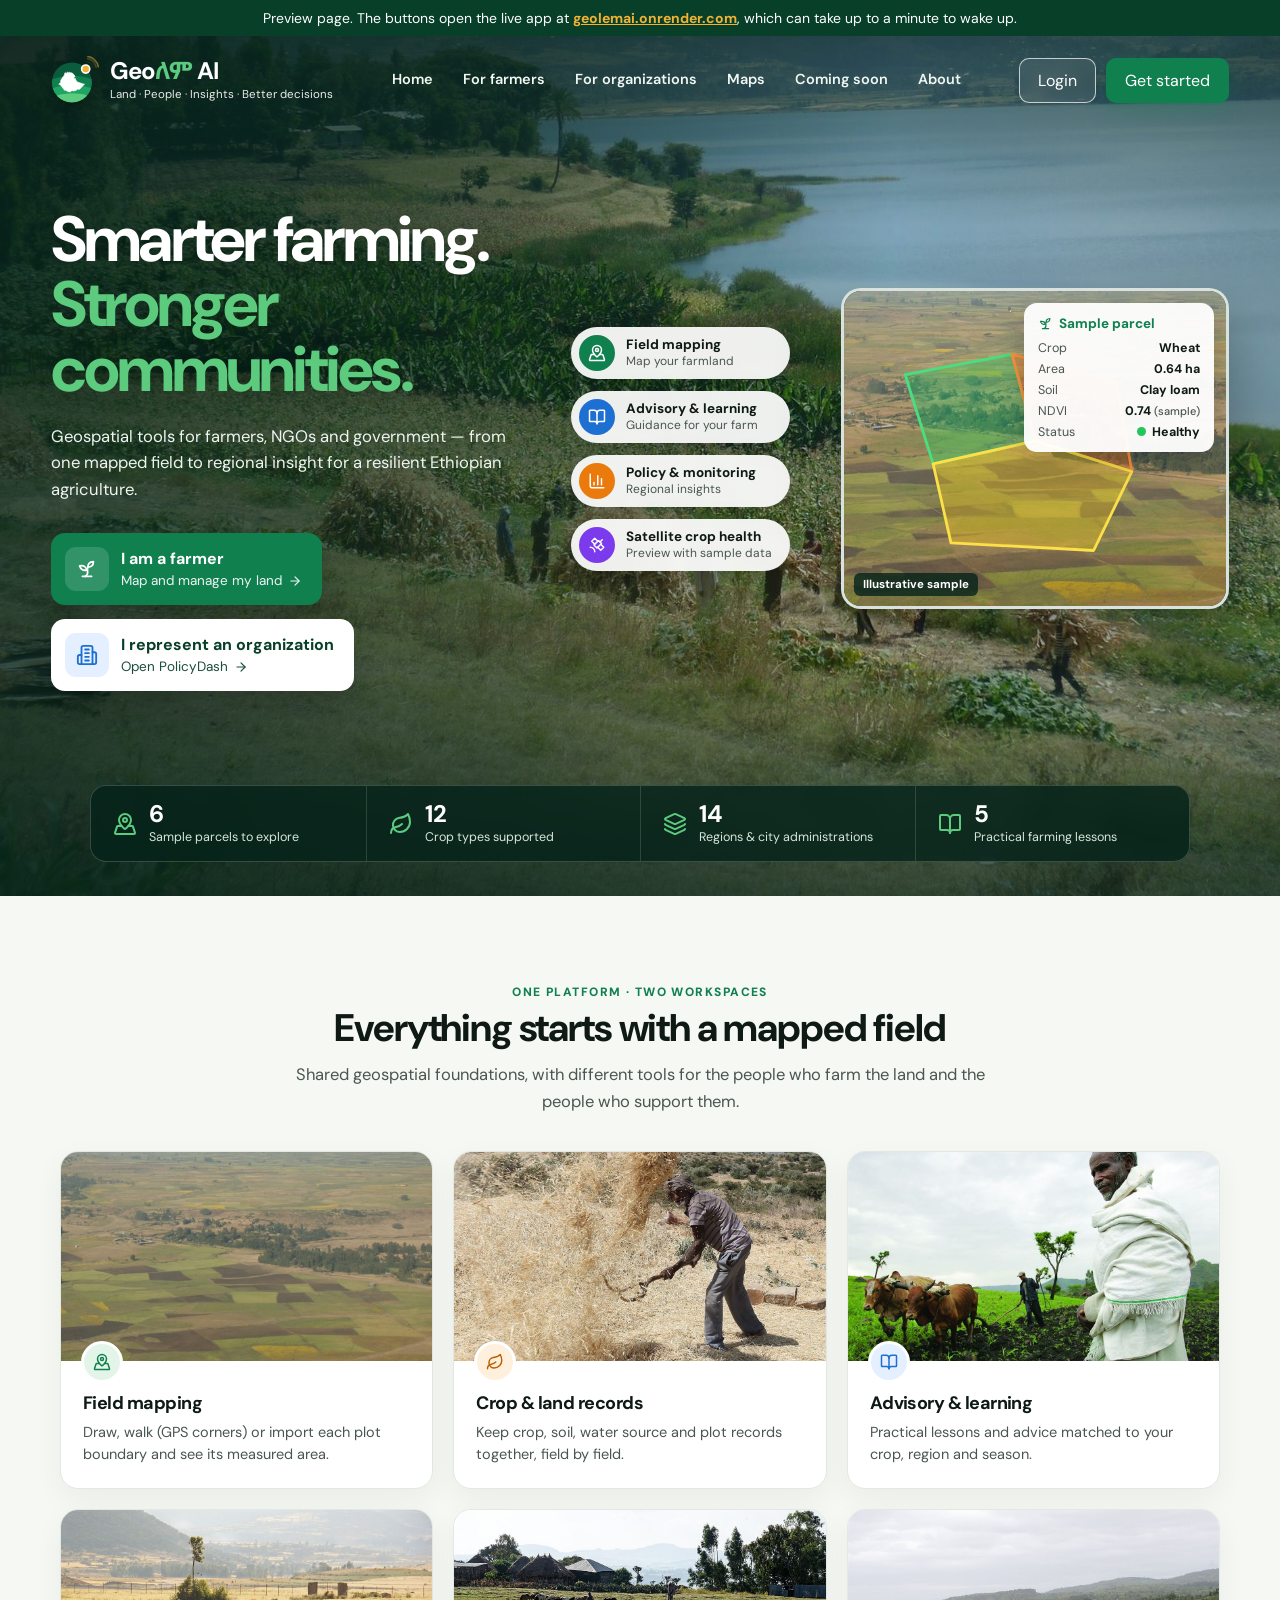
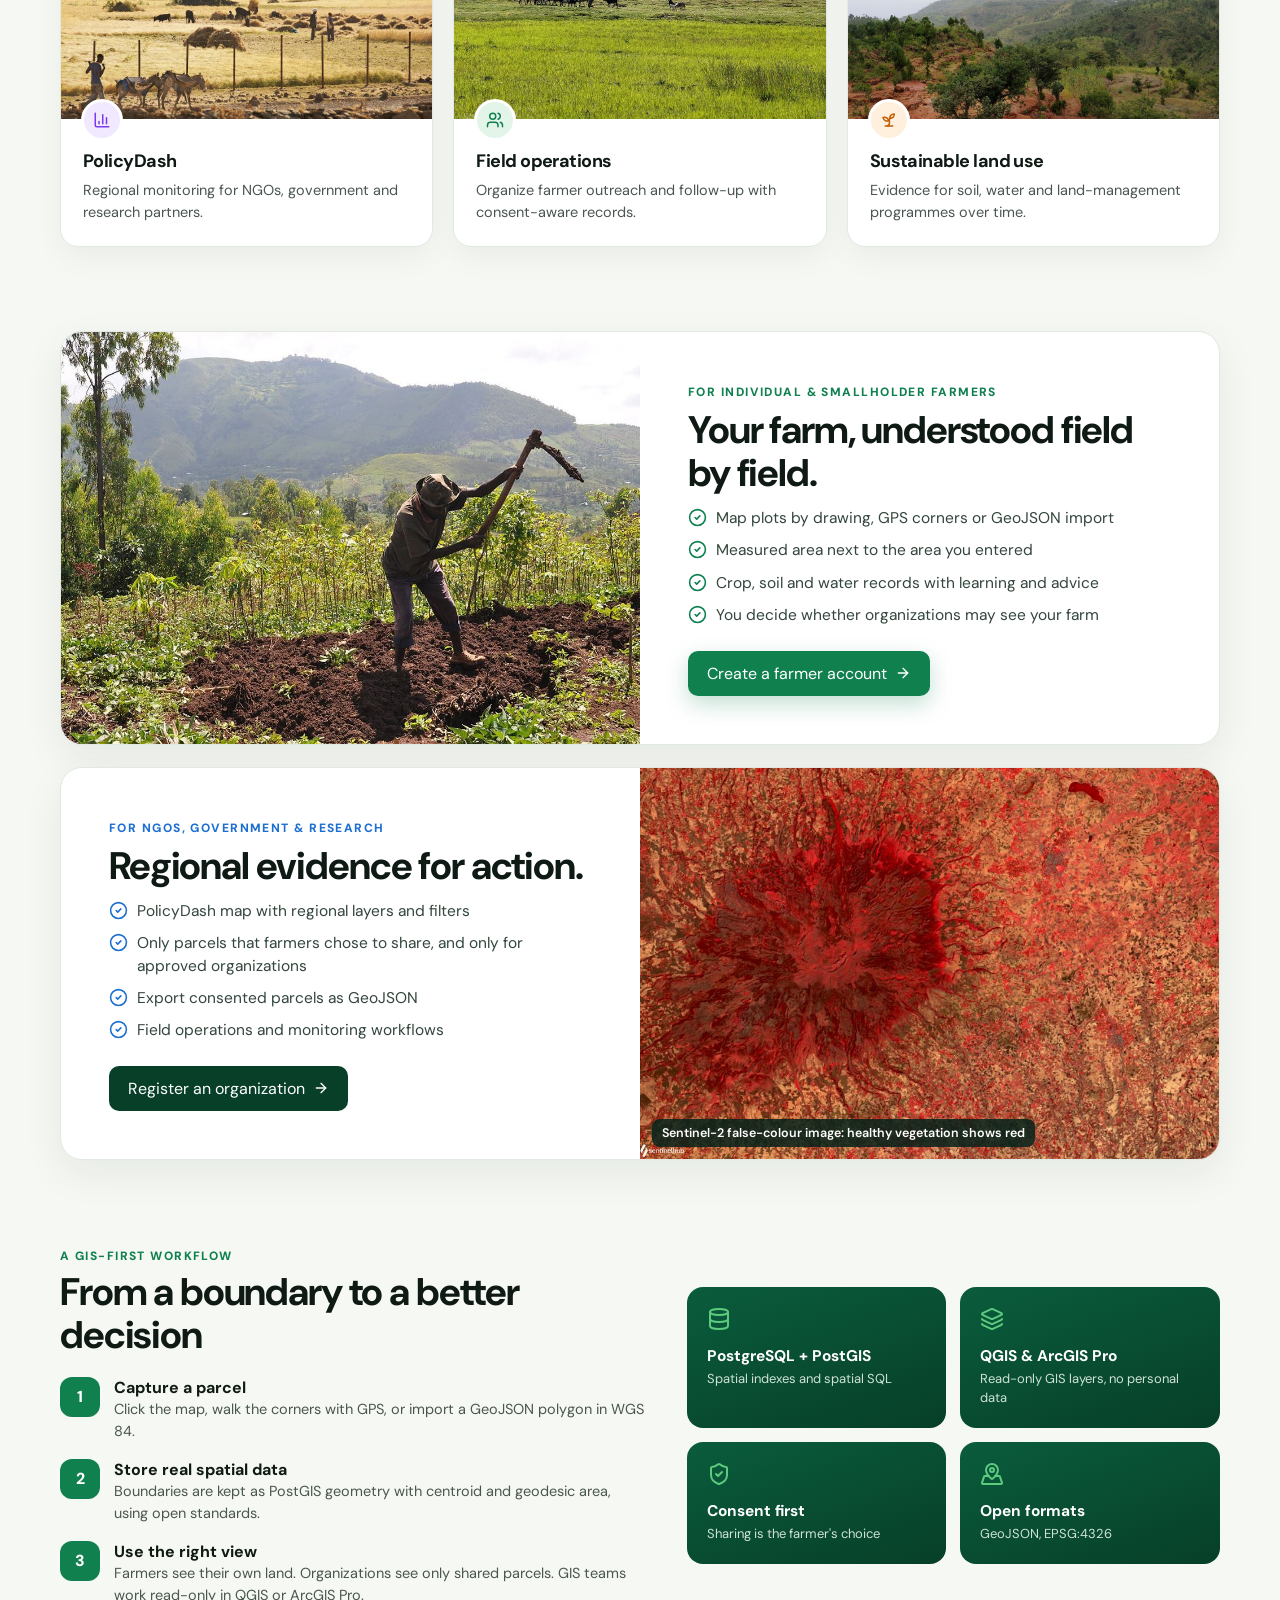
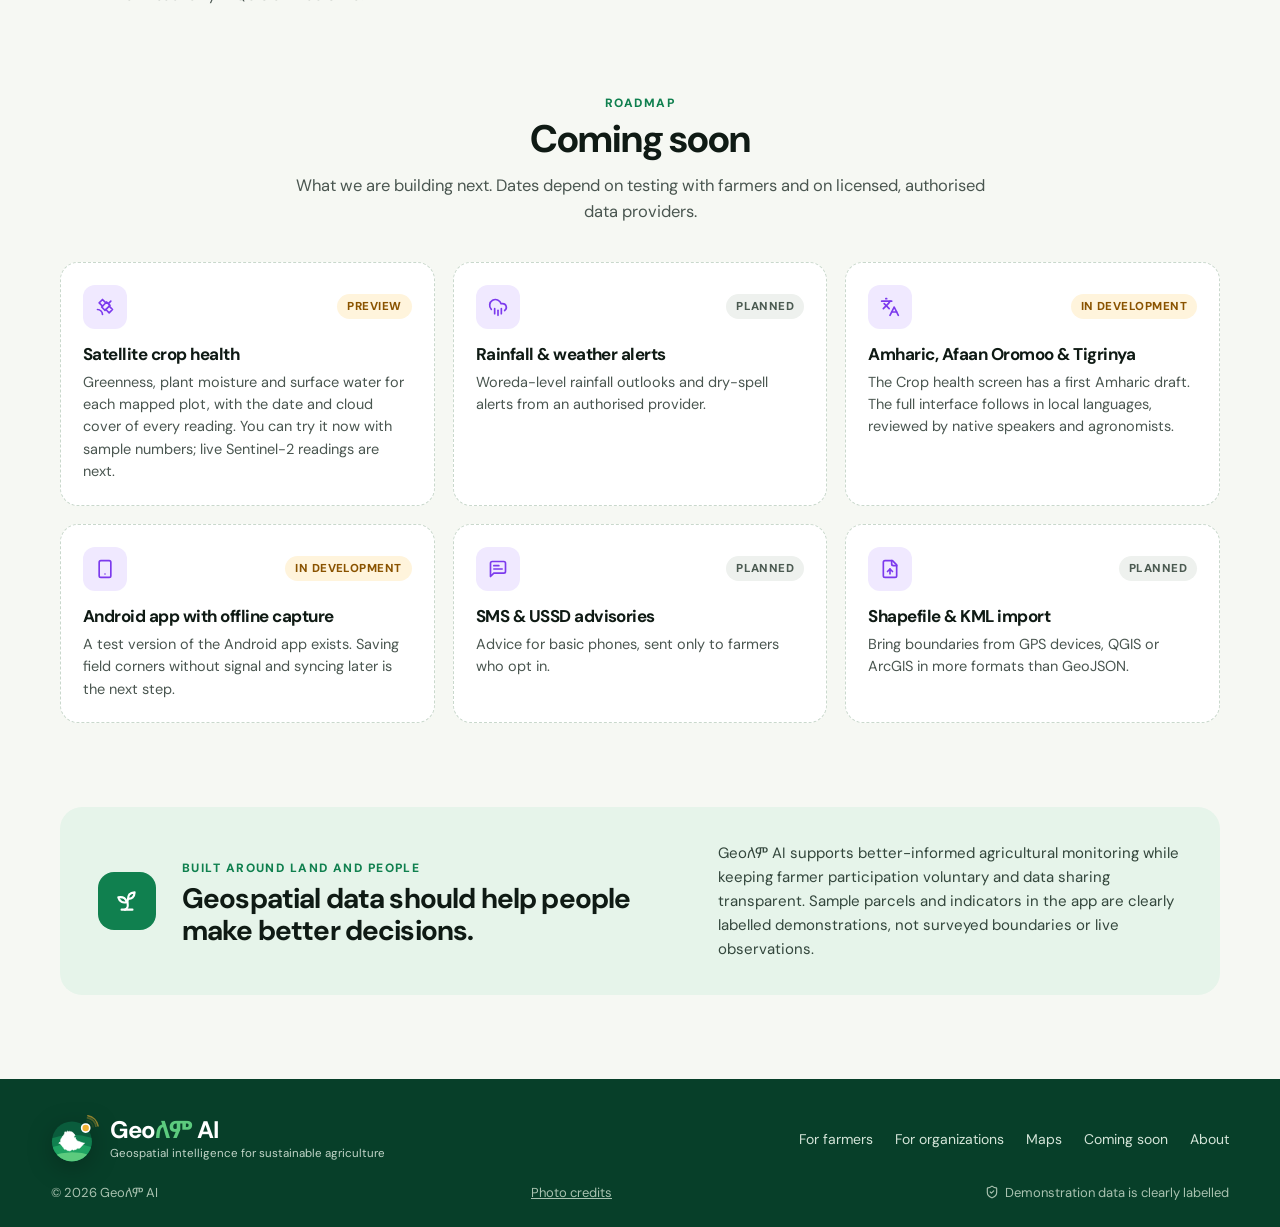
==== commit d1dac49e: "Update showcase" ====
--- a/index.html
+++ b/index.html
@@ -7,8 +7,8 @@
     <meta name="description" content="Geoለም AI — agricultural intelligence for organizations and individual farmers in Ethiopia." />
     <link rel="icon" type="image/svg+xml" href="/brand/favicon.svg" />
     <title>Geoለም AI | Agricultural Intelligence</title>
-    <script type="module" crossorigin src="/assets/index-BGikx4-v.js"></script>
-    <link rel="stylesheet" crossorigin href="/assets/index-CaKaU6Lm.css">
+    <script type="module" crossorigin src="/assets/index-Dwk3gcaB.js"></script>
+    <link rel="stylesheet" crossorigin href="/assets/index-CvY34UpC.css">
   </head>
   <body><div id="root"></div></body>
 </html>
--- a/assets/index-CvY34UpC.css
+++ b/assets/index-CvY34UpC.css
@@ -0,0 +1 @@
+@import"https://fonts.googleapis.com/css2?family=DM+Sans:wght@400;500;600;700&family=Noto+Sans+Ethiopic:wght@400;500;600;700&display=swap";.leaflet-pane,.leaflet-tile,.leaflet-marker-icon,.leaflet-marker-shadow,.leaflet-tile-container,.leaflet-pane>svg,.leaflet-pane>canvas,.leaflet-zoom-box,.leaflet-image-layer,.leaflet-layer{position:absolute;left:0;top:0}.leaflet-container{overflow:hidden}.leaflet-tile,.leaflet-marker-icon,.leaflet-marker-shadow{-webkit-user-select:none;-moz-user-select:none;user-select:none;-webkit-user-drag:none}.leaflet-tile::selection{background:transparent}.leaflet-safari .leaflet-tile{image-rendering:-webkit-optimize-contrast}.leaflet-safari .leaflet-tile-container{width:1600px;height:1600px;-webkit-transform-origin:0 0}.leaflet-marker-icon,.leaflet-marker-shadow{display:block}.leaflet-container .leaflet-overlay-pane svg{max-width:none!important;max-height:none!important}.leaflet-container .leaflet-marker-pane img,.leaflet-container .leaflet-shadow-pane img,.leaflet-container .leaflet-tile-pane img,.leaflet-container img.leaflet-image-layer,.leaflet-container .leaflet-tile{max-width:none!important;max-height:none!important;width:auto;padding:0}.leaflet-container img.leaflet-tile{mix-blend-mode:plus-lighter}.leaflet-container.leaflet-touch-zoom{-ms-touch-action:pan-x pan-y;touch-action:pan-x pan-y}.leaflet-container.leaflet-touch-drag{-ms-touch-action:pinch-zoom;touch-action:none;touch-action:pinch-zoom}.leaflet-container.leaflet-touch-drag.leaflet-touch-zoom{-ms-touch-action:none;touch-action:none}.leaflet-container{-webkit-tap-highlight-color:transparent}.leaflet-container a{-webkit-tap-highlight-color:rgba(51,181,229,.4)}.leaflet-tile{filter:inherit;visibility:hidden}.leaflet-tile-loaded{visibility:inherit}.leaflet-zoom-box{width:0;height:0;-moz-box-sizing:border-box;box-sizing:border-box;z-index:800}.leaflet-overlay-pane svg{-moz-user-select:none}.leaflet-pane{z-index:400}.leaflet-tile-pane{z-index:200}.leaflet-overlay-pane{z-index:400}.leaflet-shadow-pane{z-index:500}.leaflet-marker-pane{z-index:600}.leaflet-tooltip-pane{z-index:650}.leaflet-popup-pane{z-index:700}.leaflet-map-pane canvas{z-index:100}.leaflet-map-pane svg{z-index:200}.leaflet-vml-shape{width:1px;height:1px}.lvml{behavior:url(#default#VML);display:inline-block;position:absolute}.leaflet-control{position:relative;z-index:800;pointer-events:visiblePainted;pointer-events:auto}.leaflet-top,.leaflet-bottom{position:absolute;z-index:1000;pointer-events:none}.leaflet-top{top:0}.leaflet-right{right:0}.leaflet-bottom{bottom:0}.leaflet-left{left:0}.leaflet-control{float:left;clear:both}.leaflet-right .leaflet-control{float:right}.leaflet-top .leaflet-control{margin-top:10px}.leaflet-bottom .leaflet-control{margin-bottom:10px}.leaflet-left .leaflet-control{margin-left:10px}.leaflet-right .leaflet-control{margin-right:10px}.leaflet-fade-anim .leaflet-popup{opacity:0;-webkit-transition:opacity .2s linear;-moz-transition:opacity .2s linear;transition:opacity .2s linear}.leaflet-fade-anim .leaflet-map-pane .leaflet-popup{opacity:1}.leaflet-zoom-animated{-webkit-transform-origin:0 0;-ms-transform-origin:0 0;transform-origin:0 0}svg.leaflet-zoom-animated{will-change:transform}.leaflet-zoom-anim .leaflet-zoom-animated{-webkit-transition:-webkit-transform .25s cubic-bezier(0,0,.25,1);-moz-transition:-moz-transform .25s cubic-bezier(0,0,.25,1);transition:transform .25s cubic-bezier(0,0,.25,1)}.leaflet-zoom-anim .leaflet-tile,.leaflet-pan-anim .leaflet-tile{-webkit-transition:none;-moz-transition:none;transition:none}.leaflet-zoom-anim .leaflet-zoom-hide{visibility:hidden}.leaflet-interactive{cursor:pointer}.leaflet-grab{cursor:-webkit-grab;cursor:-moz-grab;cursor:grab}.leaflet-crosshair,.leaflet-crosshair .leaflet-interactive{cursor:crosshair}.leaflet-popup-pane,.leaflet-control{cursor:auto}.leaflet-dragging .leaflet-grab,.leaflet-dragging .leaflet-grab .leaflet-interactive,.leaflet-dragging .leaflet-marker-draggable{cursor:move;cursor:-webkit-grabbing;cursor:-moz-grabbing;cursor:grabbing}.leaflet-marker-icon,.leaflet-marker-shadow,.leaflet-image-layer,.leaflet-pane>svg path,.leaflet-tile-container{pointer-events:none}.leaflet-marker-icon.leaflet-interactive,.leaflet-image-layer.leaflet-interactive,.leaflet-pane>svg path.leaflet-interactive,svg.leaflet-image-layer.leaflet-interactive path{pointer-events:visiblePainted;pointer-events:auto}.leaflet-container{background:#ddd;outline-offset:1px}.leaflet-container a{color:#0078a8}.leaflet-zoom-box{border:2px dotted #38f;background:#ffffff80}.leaflet-container{font-family:Helvetica Neue,Arial,Helvetica,sans-serif;font-size:12px;font-size:.75rem;line-height:1.5}.leaflet-bar{box-shadow:0 1px 5px #000000a6;border-radius:4px}.leaflet-bar a{background-color:#fff;border-bottom:1px solid #ccc;width:26px;height:26px;line-height:26px;display:block;text-align:center;text-decoration:none;color:#000}.leaflet-bar a,.leaflet-control-layers-toggle{background-position:50% 50%;background-repeat:no-repeat;display:block}.leaflet-bar a:hover,.leaflet-bar a:focus{background-color:#f4f4f4}.leaflet-bar a:first-child{border-top-left-radius:4px;border-top-right-radius:4px}.leaflet-bar a:last-child{border-bottom-left-radius:4px;border-bottom-right-radius:4px;border-bottom:none}.leaflet-bar a.leaflet-disabled{cursor:default;background-color:#f4f4f4;color:#bbb}.leaflet-touch .leaflet-bar a{width:30px;height:30px;line-height:30px}.leaflet-touch .leaflet-bar a:first-child{border-top-left-radius:2px;border-top-right-radius:2px}.leaflet-touch .leaflet-bar a:last-child{border-bottom-left-radius:2px;border-bottom-right-radius:2px}.leaflet-control-zoom-in,.leaflet-control-zoom-out{font:700 18px Lucida Console,Monaco,monospace;text-indent:1px}.leaflet-touch .leaflet-control-zoom-in,.leaflet-touch .leaflet-control-zoom-out{font-size:22px}.leaflet-control-layers{box-shadow:0 1px 5px #0006;background:#fff;border-radius:5px}.leaflet-control-layers-toggle{background-image:url([data-uri]);width:36px;height:36px}.leaflet-retina .leaflet-control-layers-toggle{background-image:url([data-uri]);background-size:26px 26px}.leaflet-touch .leaflet-control-layers-toggle{width:44px;height:44px}.leaflet-control-layers .leaflet-control-layers-list,.leaflet-control-layers-expanded .leaflet-control-layers-toggle{display:none}.leaflet-control-layers-expanded .leaflet-control-layers-list{display:block;position:relative}.leaflet-control-layers-expanded{padding:6px 10px 6px 6px;color:#333;background:#fff}.leaflet-control-layers-scrollbar{overflow-y:scroll;overflow-x:hidden;padding-right:5px}.leaflet-control-layers-selector{margin-top:2px;position:relative;top:1px}.leaflet-control-layers label{display:block;font-size:13px;font-size:1.08333em}.leaflet-control-layers-separator{height:0;border-top:1px solid #ddd;margin:5px -10px 5px -6px}.leaflet-default-icon-path{background-image:url([data-uri])}.leaflet-container .leaflet-control-attribution{background:#fff;background:#fffc;margin:0}.leaflet-control-attribution,.leaflet-control-scale-line{padding:0 5px;color:#333;line-height:1.4}.leaflet-control-attribution a{text-decoration:none}.leaflet-control-attribution a:hover,.leaflet-control-attribution a:focus{text-decoration:underline}.leaflet-attribution-flag{display:inline!important;vertical-align:baseline!important;width:1em;height:.6669em}.leaflet-left .leaflet-control-scale{margin-left:5px}.leaflet-bottom .leaflet-control-scale{margin-bottom:5px}.leaflet-control-scale-line{border:2px solid #777;border-top:none;line-height:1.1;padding:2px 5px 1px;white-space:nowrap;-moz-box-sizing:border-box;box-sizing:border-box;background:#fffc;text-shadow:1px 1px #fff}.leaflet-control-scale-line:not(:first-child){border-top:2px solid #777;border-bottom:none;margin-top:-2px}.leaflet-control-scale-line:not(:first-child):not(:last-child){border-bottom:2px solid #777}.leaflet-touch .leaflet-control-attribution,.leaflet-touch .leaflet-control-layers,.leaflet-touch .leaflet-bar{box-shadow:none}.leaflet-touch .leaflet-control-layers,.leaflet-touch .leaflet-bar{border:2px solid rgba(0,0,0,.2);background-clip:padding-box}.leaflet-popup{position:absolute;text-align:center;margin-bottom:20px}.leaflet-popup-content-wrapper{padding:1px;text-align:left;border-radius:12px}.leaflet-popup-content{margin:13px 24px 13px 20px;line-height:1.3;font-size:13px;font-size:1.08333em;min-height:1px}.leaflet-popup-content p{margin:1.3em 0}.leaflet-popup-tip-container{width:40px;height:20px;position:absolute;left:50%;margin-top:-1px;margin-left:-20px;overflow:hidden;pointer-events:none}.leaflet-popup-tip{width:17px;height:17px;padding:1px;margin:-10px auto 0;pointer-events:auto;-webkit-transform:rotate(45deg);-moz-transform:rotate(45deg);-ms-transform:rotate(45deg);transform:rotate(45deg)}.leaflet-popup-content-wrapper,.leaflet-popup-tip{background:#fff;color:#333;box-shadow:0 3px 14px #0006}.leaflet-container a.leaflet-popup-close-button{position:absolute;top:0;right:0;border:none;text-align:center;width:24px;height:24px;font:16px/24px Tahoma,Verdana,sans-serif;color:#757575;text-decoration:none;background:transparent}.leaflet-container a.leaflet-popup-close-button:hover,.leaflet-container a.leaflet-popup-close-button:focus{color:#585858}.leaflet-popup-scrolled{overflow:auto}.leaflet-oldie .leaflet-popup-content-wrapper{-ms-zoom:1}.leaflet-oldie .leaflet-popup-tip{width:24px;margin:0 auto;-ms-filter:"progid:DXImageTransform.Microsoft.Matrix(M11=0.70710678, M12=0.70710678, M21=-0.70710678, M22=0.70710678)";filter:progid:DXImageTransform.Microsoft.Matrix(M11=.70710678,M12=.70710678,M21=-.70710678,M22=.70710678)}.leaflet-oldie .leaflet-control-zoom,.leaflet-oldie .leaflet-control-layers,.leaflet-oldie .leaflet-popup-content-wrapper,.leaflet-oldie .leaflet-popup-tip{border:1px solid #999}.leaflet-div-icon{background:#fff;border:1px solid #666}.leaflet-tooltip{position:absolute;padding:6px;background-color:#fff;border:1px solid #fff;border-radius:3px;color:#222;white-space:nowrap;-webkit-user-select:none;-moz-user-select:none;-ms-user-select:none;user-select:none;pointer-events:none;box-shadow:0 1px 3px #0006}.leaflet-tooltip.leaflet-interactive{cursor:pointer;pointer-events:auto}.leaflet-tooltip-top:before,.leaflet-tooltip-bottom:before,.leaflet-tooltip-left:before,.leaflet-tooltip-right:before{position:absolute;pointer-events:none;border:6px solid transparent;background:transparent;content:""}.leaflet-tooltip-bottom{margin-top:6px}.leaflet-tooltip-top{margin-top:-6px}.leaflet-tooltip-bottom:before,.leaflet-tooltip-top:before{left:50%;margin-left:-6px}.leaflet-tooltip-top:before{bottom:0;margin-bottom:-12px;border-top-color:#fff}.leaflet-tooltip-bottom:before{top:0;margin-top:-12px;margin-left:-6px;border-bottom-color:#fff}.leaflet-tooltip-left{margin-left:-6px}.leaflet-tooltip-right{margin-left:6px}.leaflet-tooltip-left:before,.leaflet-tooltip-right:before{top:50%;margin-top:-6px}.leaflet-tooltip-left:before{right:0;margin-right:-12px;border-left-color:#fff}.leaflet-tooltip-right:before{left:0;margin-left:-12px;border-right-color:#fff}@media print{.leaflet-control{-webkit-print-color-adjust:exact;print-color-adjust:exact}}:root{font-family:DM Sans,Noto Sans Ethiopic,Arial,sans-serif;color:#0f1a14;background:#f6f8f3;font-synthesis:none;text-rendering:optimizeLegibility;--green:#0A5C3C;--green-2:#10804F;--green-3:#1FA463;--green-4:#5CCB7E;--green-soft:#e6f4ea;--ink:#0F1A14;--muted:#4A5650;--line:#e2e9e2;--panel:#fff;--gold:#F2B233;--red:#b42318;--blue:#1d6fd1;--purple:#7c3aed;--orange:#c25e00}*{box-sizing:border-box}body{margin:0;min-width:320px}button,input,select,textarea{font:inherit}button{cursor:pointer}button:disabled{cursor:wait;opacity:.6}input,select,textarea{color:var(--ink)}button:focus-visible,input:focus-visible,select:focus-visible,textarea:focus-visible{outline:3px solid #dcba67;outline-offset:2px}svg{flex-shrink:0}h1,h2,h3,p{margin-top:0}h1{font-size:clamp(1.75rem,2.5vw,2.35rem);line-height:1.12;letter-spacing:-.045em;margin-bottom:10px}h2{font-size:18px;letter-spacing:-.025em;margin-bottom:5px}h3{font-size:15px;margin-bottom:8px}p{line-height:1.6}small{font-size:11px}.eyebrow{font-size:12px;letter-spacing:.15em;font-weight:800;color:#4e8064;margin-bottom:10px}.eyebrow.light{color:#bfd9c6}.brand-row{display:flex;align-items:center;gap:11px}.brand-mark{display:grid;place-items:center;width:42px;height:42px;border-radius:13px;background:#225b42;color:#e9f4e8;box-shadow:0 8px 20px #092d1b20}.brand-name{font-weight:800;letter-spacing:-.04em;line-height:1.1;font-size:20px}.brand-name b{color:inherit}.brand-lem{color:var(--green-4)}.loading-screen .brand-lem{color:var(--green-2)}.brand-name small{display:block;margin-top:5px;font-size:11px;letter-spacing:.17em;color:#91a69a;font-weight:700}.btn{border:1px solid transparent;border-radius:9px;display:inline-flex;gap:9px;align-items:center;justify-content:center;padding:11px 15px;font-size:12px;font-weight:700;transition:transform .12s,background .12s,border-color .12s}.btn:hover{transform:translateY(-1px)}.btn-primary{background:var(--green);color:#fff;box-shadow:0 4px 12px #174b381a}.btn-primary:hover{background:#0e3d2b}.btn-outline{background:#fff;border-color:#cbd9cd;color:#2c5940}.btn-white{background:#fff;color:#1a5339}.btn.full{width:100%;margin-top:3px}.icon-button{border:1px solid var(--line);background:#fff;color:#5b7465;width:34px;height:34px;border-radius:9px;display:grid;place-items:center}.icon-danger{color:#ba5047}.notice{font-size:12px;padding:10px 12px;border-radius:8px;line-height:1.5}.notice-error{background:#fff0ee;color:#9a332b;border:1px solid #f2c9c2}.notice-success{background:#e8f5eb;color:#23613c;border:1px solid #cbe4d1}.fine-print{font-size:12px;line-height:1.6;color:#87958c}.shell{min-height:100vh}.sidebar{position:fixed;inset:0 auto 0 0;width:252px;background:#123b2d;color:#dce9dd;padding:23px 15px 14px;display:flex;flex-direction:column;z-index:100;border-right:1px solid #ffffff0c}.sidebar .brand-row{padding:0 8px 27px}.sidebar .brand-name{color:#fff}.sidebar .brand-name b{color:inherit}.sidebar .brand-mark{width:39px;height:39px;background:#2d694a}.side-caption{color:#729481;font-size:11.5px;font-weight:800;letter-spacing:.17em;padding:0 13px 10px}.nav-list{display:grid;gap:4px}.nav-link{display:flex;align-items:center;gap:12px;width:100%;border:0;background:transparent;color:#b7cbbd;padding:12px 13px;border-radius:9px;text-align:left;font-size:12px;font-weight:600}.nav-link span{flex:1}.nav-link:hover{color:#fff;background:#ffffff0d}.nav-link.nav-active{background:#285a41;color:#fff;box-shadow:inset 3px 0 #d7b15e}.nav-chevron{color:#b6d6a1}.sidebar-spacer{flex:1}.privacy-card{border:1px solid #d5ebd01c;background:#ffffff09;padding:13px;border-radius:11px;margin:0 0 14px;color:#a6c0ae}.privacy-card b{font-size:11px;color:#edf6ee;display:block;margin:8px 0 5px}.privacy-card p{font-size:12px;line-height:1.55;color:#a5bcac;margin:0}.account-chip{display:flex;align-items:center;gap:9px;padding:12px 5px 2px;border-top:1px solid #ffffff18}.avatar{width:35px;height:35px;border-radius:11px;display:grid;place-items:center;color:#29563e;background:#d8ead6;font-weight:800;flex-shrink:0}.account-chip-text{flex:1;min-width:0}.account-chip-text b,.account-chip-text span{display:block;overflow:hidden;text-overflow:ellipsis;white-space:nowrap}.account-chip-text b{font-size:11px;color:#fff}.account-chip-text span{font-size:11.5px;color:#9bb5a3;margin-top:4px}.account-chip button{border:0;background:transparent;color:#8fa99a;padding:8px}.main{margin-left:252px;min-height:100vh}.topbar{height:67px;border-bottom:1px solid var(--line);background:#ffffffeb;display:flex;align-items:center;justify-content:space-between;padding:0 33px;position:sticky;top:0;z-index:80;-webkit-backdrop-filter:blur(16px);backdrop-filter:blur(16px)}.breadcrumb{font-size:11px;color:#9aa59d}.breadcrumb span{padding:0 9px;color:#c7cec8}.breadcrumb b{color:#33483c;font-weight:700}.topbar-right{display:flex;align-items:center;gap:17px}.environment-tag{display:inline-flex;align-items:center;gap:6px;color:#789083;font-size:11.5px;letter-spacing:.08em;font-weight:800}.environment-tag span{width:6px;height:6px;border-radius:50%;background:#6aab76}.avatar-small{width:32px;height:32px;border-radius:10px;font-size:12px}.mobile-menu,.sidebar-close{display:none}.page-wrap{max-width:1640px;padding:30px 34px 22px;margin:auto}.page-title-row{display:flex;justify-content:space-between;align-items:flex-end;gap:18px;margin-bottom:23px}.page-title-row h1{margin:0 0 7px}.page-title-row p{font-size:12px;margin:0;max-width:680px}.page-title-row .eyebrow{margin-bottom:8px}.sample-pill{display:inline-flex;align-items:center;gap:7px;padding:8px 10px;background:#fff4dc;border:1px solid #f1ddb1;border-radius:7px;color:#8b6421;font-size:11.5px;letter-spacing:.06em;font-weight:800;white-space:nowrap}.sample-pill>span{width:6px;height:6px;background:#d5a642;border-radius:50%}.green-pill{background:#e9f4eb;border-color:#d0e4d3;color:#28613e}.green-pill svg{color:#36784e}.callout{border:1px solid #cfe2d2;background:#edf7ed;color:#315d3e;border-radius:10px;padding:12px 14px;display:flex;align-items:flex-start;gap:10px;margin:0 0 19px}.callout>svg{margin-top:1px}.callout b,.callout span{display:block}.callout b{font-size:11px;margin-bottom:3px}.callout span{font-size:12px;line-height:1.55;color:#587460}.callout-warning{background:#fff8e9;border-color:#f0dfb5;color:#876422}.callout-warning span{color:#8d7950}.stats-grid{display:grid;grid-template-columns:repeat(4,minmax(0,1fr));gap:14px;margin-bottom:24px}.stat-card{min-width:0;background:#fff;border:1px solid #e5eae4;border-radius:12px;padding:16px 15px;display:flex;gap:13px;align-items:flex-start;box-shadow:0 2px 5px #1f482308}.stat-icon{height:38px;width:38px;border-radius:11px;display:grid;place-items:center;flex-shrink:0;background:#e6f1e7;color:#35704a}.stat-icon.green{background:#e7f2e7;color:#37754a}.stat-icon.red{background:#fbe9e5;color:#bb5147}.stat-icon.blue{background:#e5f2f7;color:#367e9e}.stat-icon.purple{background:#f0ebfa;color:#8061af}.stat-icon.gold{background:#fff3d9;color:#ac7d27}.stat-content{min-width:0}.stat-content>span{display:block;font-size:12px;color:#77867c;font-weight:600;margin-bottom:6px}.stat-content strong{font-size:24px;line-height:1.1;letter-spacing:-.04em;display:block;color:#203e2e}.stat-content small{display:block;margin-top:7px;font-size:11.5px;color:#9ba69e;white-space:nowrap;overflow:hidden;text-overflow:ellipsis}.trend{color:#4d8b5f;font-style:normal;font-weight:800;display:inline-flex;align-items:center}.policy-layout{display:grid;grid-template-columns:minmax(0,1.65fr) minmax(270px,.9fr);gap:17px;align-items:stretch}.panel{background:#fff;border:1px solid #e3e9e2;border-radius:12px;padding:18px;min-width:0;box-shadow:0 2px 4px #233a2905}.panel-heading{display:flex;align-items:flex-start;justify-content:space-between;gap:12px;margin-bottom:15px}.panel-heading h2{font-size:15px}.panel-heading p{font-size:12px;margin:4px 0 0}.map-panel{padding:0;overflow:hidden}.map-heading{padding:19px 19px 0;margin-bottom:13px}.map-toolbar{display:flex;gap:8px}.select-inline{display:flex;align-items:center;gap:7px;border:1px solid var(--line);padding:0 8px;border-radius:7px;height:32px;color:#6c8374}.select-inline select{border:0;background:transparent;outline:none;font-size:12px;max-width:130px}.map-tabs{display:flex;gap:4px;margin:0 19px 12px;border-bottom:1px solid #e7ece7}.map-tab{display:flex;align-items:center;gap:6px;border:0;border-bottom:2px solid transparent;background:transparent;padding:9px 12px 10px;color:#7a8a7f;font-size:12px;font-weight:700;margin-bottom:-1px}.map-tab.active{border-bottom-color:#2f734c;color:#24563a}.leaflet-frame{height:425px;position:relative}.leaflet-container{font-family:inherit;background:#e5e9dd}.map-popup{font:12px/1.8 DM Sans,sans-serif;min-width:140px}.map-popup b{display:block;font-size:14px;margin-bottom:4px}.map-popup small{color:#a06e2d}.map-legend{position:absolute;left:12px;bottom:15px;z-index:500;background:#ffffffed;border:1px solid #dbe4da;border-radius:8px;padding:10px 12px;box-shadow:0 2px 9px #233e2917;display:grid;gap:6px;font-size:11.5px;color:#65766b}.map-legend b{font-size:12px;color:#2a4535;margin-bottom:2px}.map-legend span{display:flex;align-items:center;gap:7px}.map-legend i{width:8px;height:8px;border-radius:50%;display:inline-block}.map-foot{display:flex;justify-content:space-between;gap:10px;padding:10px 15px;color:#94a096;font-size:11.5px;border-top:1px solid #e6ece5}.map-foot span:first-child{display:flex;align-items:center;gap:5px}.alert-panel{display:flex;flex-direction:column}.counter-pill{background:#eff4ee;border-radius:6px;padding:5px 8px;color:#587461;font-size:11.5px;font-weight:800;white-space:nowrap}.alert-list{display:grid;gap:8px}.regional-alert{display:flex;align-items:flex-start;gap:9px;padding:11px 9px;border:1px solid #e8ede7;border-radius:9px;background:#fff;text-align:left;width:100%;transition:border-color .1s,background .1s}.regional-alert:hover,.regional-alert.selected{border-color:#b6d0ba;background:#f9fcf8}.alert-dot{width:31px;height:31px;border-radius:9px;display:grid;place-items:center;flex-shrink:0}.alert-dot.high{background:#fff0e8;color:#b85e37}.alert-dot.normal{background:#e8f4e8;color:#468151}.regional-copy{min-width:0;flex:1}.regional-copy b{display:block;font-size:11px;margin:0 0 4px}.regional-copy small{display:block;color:#849188;line-height:1.5;font-size:11.5px}.regional-copy em{display:flex;align-items:center;gap:6px;font-style:normal;font-size:11.5px;color:#607869;margin-top:6px}.regional-copy em i{width:3px;height:3px;background:#9aa99c;border-radius:50%}.severity{align-self:flex-start;border-radius:5px;padding:4px 6px;font-size:11px;font-weight:800}.severity-watch{background:#fff0e7;color:#a75631}.severity-review{background:#eaf4e9;color:#3d7948}.panel-bottom-note{margin-top:auto;padding:13px 0 0;display:flex;gap:8px;color:#859489;font-size:11.5px;line-height:1.5}.panel-bottom-note svg{flex-shrink:0}.section-title{display:flex;justify-content:space-between;align-items:flex-end;gap:12px;margin:25px 0 14px}.section-title h2{font-size:17px;margin-bottom:4px}.section-title p{font-size:12px;margin:0}.text-link{border:0;background:transparent;color:#35754a;display:inline-flex;align-items:center;gap:6px;font-weight:800;font-size:12px}.feature-row{display:grid;grid-template-columns:repeat(3,minmax(0,1fr));gap:13px}.feature-mini{display:flex;gap:12px;padding:17px;background:#fff;border:1px solid var(--line);border-radius:10px}.feature-mini>span{width:35px;height:35px;display:grid;place-items:center;background:#eaf3e9;color:#35724a;border-radius:9px}.feature-mini b{font-size:12px}.feature-mini p{font-size:12px;color:#7c8a80;line-height:1.55;margin:6px 0 0}.footnote{font-size:11.5px;color:#9ba79e;margin-top:12px}.footer{display:flex;align-items:center;justify-content:space-between;gap:12px;padding:25px 2px 5px;color:#98a39b;font-size:11.5px}.footer span:last-child{display:flex;align-items:center;gap:5px;color:#75937d}.org-module-card{display:flex;flex-direction:column;align-items:flex-start;text-align:left;min-height:205px;padding:19px;background:#fff;border:1px solid var(--line);border-radius:12px;transition:transform .15s,border-color .15s}.org-module-card:hover{transform:translateY(-2px);border-color:#a9c8b0}.module-icon{width:39px;height:39px;display:grid;place-items:center;border-radius:11px;background:#e8f3e8;color:#39774c}.module-icon.green{background:#e8f3e8;color:#39774c}.module-icon.blue{background:#e7f3f7;color:#347d99}.module-icon.gold{background:#fff3dc;color:#a87b29}.org-module-card>b{font-size:15px;margin-top:15px}.org-module-card p{font-size:11px;line-height:1.6;color:#75847a;margin:7px 0 15px}.module-link{display:inline-flex;gap:7px;align-items:center;margin-top:auto;color:#39774c;font-size:12px;font-weight:800}.next-steps{margin-top:3px}.next-steps>div:first-child p{font-size:12px;margin-top:4px}.workflow-steps{display:grid;grid-template-columns:repeat(3,1fr);gap:18px;margin-top:20px}.workflow-steps>div{border-top:1px solid #dce8dc;padding-top:13px}.workflow-steps span{display:block;font-size:12px;color:#569166;font-weight:800;margin-bottom:10px}.workflow-steps b{font-size:12px}.workflow-steps p{font-size:12px;color:#7f8d82;line-height:1.6;margin:6px 0 0}.directory-panel{padding:0;overflow:hidden}.directory-toolbar{padding:18px 18px 14px;display:flex;align-items:center;justify-content:space-between;gap:16px}.directory-toolbar h2{font-size:15px}.directory-toolbar p{font-size:12px;margin:4px 0 0}.search-box{height:35px;display:flex;align-items:center;gap:8px;border:1px solid #e0e8df;padding:0 10px;border-radius:8px;color:#8b9a8f;min-width:210px}.search-box input{width:100%;border:0;outline:0;font-size:12px;background:transparent;min-width:0}.table-filters{display:flex;gap:8px;align-items:center}.table-filters select{border:1px solid #dfe7df;border-radius:8px;padding:9px;font-size:12px;background:#fff}.table-wrap{overflow-x:auto;width:100%}.data-table{width:100%;border-collapse:collapse;white-space:nowrap;font-size:11px}.data-table thead{background:#f7f9f6}.data-table th{text-align:left;padding:12px 16px;color:#8b998f;font-size:11.5px;letter-spacing:.06em;font-weight:800;border-top:1px solid #edf0ec;border-bottom:1px solid #e7ece6}.data-table td{padding:13px 16px;border-bottom:1px solid #edf0ec;color:#485e50}.data-table tbody tr:last-child td{border-bottom:0}.data-table tbody tr:hover{background:#fbfcfa}.farmer-cell{display:flex;align-items:center;gap:9px}.farmer-cell b{font-size:11px;color:#304739}.avatar-table{width:28px;height:28px;border-radius:8px;font-size:12px}.crop-badge,.neutral-badge,.type-badge,.status-badge{display:inline-flex;align-items:center;gap:5px;padding:5px 7px;border-radius:6px;font-size:11.5px;font-weight:700;background:#edf5ed;color:#42754d}.neutral-badge{background:#edf1f2;color:#667c82}.type-badge{background:#edf3fa;color:#4e7097}.type-pest{background:#ffede7;color:#ac553a}.type-market{background:#f4effa;color:#8062a0}.status-badge{background:#edf4ec;color:#43774e}.status-queued{background:#fff4dc;color:#926c24}.status-sent{background:#e9f2fb;color:#49749e}.status-failed{background:#ffedea;color:#b3473d}.mono{font-family:ui-monospace,SFMono-Regular,Consolas,monospace;font-size:12px}.empty-state{padding:44px 18px;text-align:center;color:#87968a;display:flex;align-items:center;flex-direction:column;gap:7px}.empty-state svg{color:#7ea386;margin-bottom:4px}.empty-state b{color:#4b6352;font-size:13px}.empty-state p{font-size:12px;margin:0}.farmer-hero{min-height:260px;position:relative;overflow:hidden;border-radius:15px;background:linear-gradient(110deg,#174631,#276346 57%,#3d7951);color:#fff;padding:27px 30px;display:flex;justify-content:space-between;align-items:center;margin-bottom:20px}.farmer-hero>div:first-child{position:relative;z-index:2}.hero-kicker{display:inline-flex;align-items:center;gap:7px;color:#c2dcb9;letter-spacing:.1em;font-size:11.5px;font-weight:800}.farmer-hero h2{font-size:31px;line-height:1.15;letter-spacing:-.05em;margin:13px 0 8px}.farmer-hero h2 em{font-family:Georgia,serif;color:#d1e6a8;font-weight:400}.farmer-hero p{font-size:11px;color:#d0e3d5;max-width:400px;margin:0 0 17px;line-height:1.65}.hero-field-art{position:absolute;right:0;top:0;width:47%;height:100%;overflow:hidden;opacity:.9}.art-sun{position:absolute;right:24%;top:22%;width:64px;height:64px;border-radius:50%;background:#d6c77b;box-shadow:0 0 50px #d7c87568}.art-hill{position:absolute;width:130%;height:90%;border-radius:50% 50% 0 0/45% 45% 0 0;transform:rotate(-11deg)}.art-hill-one{background:#4d9161;top:43%;left:-15%}.art-hill-two{background:#1a553a;top:61%;left:-13%;transform:rotate(7deg)}.art-lines{position:absolute;top:66%;right:-15%;bottom:-20%;left:5%;background:repeating-linear-gradient(165deg,transparent 0 12px,#8eb87655 13px 15px)}.art-location{position:absolute;bottom:15px;right:22px;background:#163f2dd9;padding:8px 10px;border:1px solid #cce3c44a;border-radius:7px;font-size:11.5px;display:flex;align-items:center;gap:6px}.lesson-card-grid{display:grid;grid-template-columns:repeat(3,minmax(0,1fr));gap:14px}.lesson-card{padding:0;overflow:hidden;text-align:left;background:#fff;border:1px solid var(--line);border-radius:12px;transition:transform .15s,border-color .15s}.lesson-card:hover{transform:translateY(-2px);border-color:#b7d1ba}.lesson-art{height:105px;position:relative;display:flex;align-items:center;justify-content:center;background:#e4efe0;color:#346e45}.lesson-art-1{background:#e5f1f5;color:#437f93}.lesson-art-2{background:#f9edce;color:#a78339}.lesson-art>span{width:54px;height:54px;border-radius:50%;background:#ffffff7d;display:grid;place-items:center}.lesson-art>small{position:absolute;left:12px;bottom:11px;color:#51715a;background:#ffffffbc;padding:5px 7px;border-radius:5px;font-size:11.5px;font-weight:700}.lesson-content{padding:15px}.lesson-level{background:#f2f5f0;color:#718077;padding:5px 7px;border-radius:5px;font-size:11.5px;font-weight:700}.lesson-content h3{font-size:13px;margin:11px 0 7px}.lesson-content p{min-height:48px;font-size:12px;color:#7f8c82;line-height:1.6;margin:0 0 12px}.farmer-bottom-grid{display:grid;grid-template-columns:1.2fr 1fr;gap:15px;margin-top:21px}.detail-rows{display:grid}.detail-row{padding:12px 0;border-bottom:1px solid #edf0ec;display:flex;align-items:center;justify-content:space-between;gap:14px;font-size:12px}.detail-row:last-child{border-bottom:0}.detail-row span{color:#819087}.detail-row b{color:#385443;font-weight:700;text-align:right}.share-panel .module-icon{margin-bottom:13px}.share-panel h2{margin-bottom:8px}.share-panel p{font-size:11px;color:#748378;line-height:1.65}.share-panel p b{color:#3c6746}.share-panel .btn{margin-top:7px}.two-panel-grid{display:grid;grid-template-columns:1fr 1fr;gap:15px}.form-fields{display:grid;gap:12px}.form-fields label{display:grid;gap:6px;font-size:12px;font-weight:700;color:#4f6656}.form-fields input,.form-fields select,.form-fields textarea{width:100%;border:1px solid #dce5dc;background:#fff;border-radius:8px;padding:11px 12px;min-width:0;font-size:11px;font-weight:400;color:#263f30}.form-fields textarea{resize:vertical;line-height:1.5}.stack-form{margin-top:15px}.form-two{display:grid;grid-template-columns:1fr 1fr;gap:11px}.field-guide>h2{margin:15px 0 6px}.field-guide>p{font-size:11px;line-height:1.6}.field-guide ul{padding-left:17px;color:#5c7462;font-size:11px;line-height:2}.tip{display:flex;gap:9px;align-items:flex-start;border:1px solid #e8e4cc;background:#fbf8eb;border-radius:8px;padding:11px;color:#877342;font-size:12px;line-height:1.55;margin-top:14px}.tip b{display:block;margin-bottom:3px}.tip span{display:block}.plot-grid{display:grid;grid-template-columns:repeat(3,minmax(0,1fr));gap:13px}.plot-card{background:#fff;border:1px solid var(--line);border-radius:11px;overflow:hidden}.plot-visual{height:103px;position:relative;overflow:hidden;background:linear-gradient(145deg,#bfd5a1,#79a65f 45%,#3d754d)}.plot-area-chip{position:absolute;top:10px;left:10px;z-index:2;border-radius:6px;background:#fffdf0ed;padding:6px 8px;font-size:11.5px;font-weight:800;color:#416b43}.mini-field-lines{position:absolute;top:32px;right:-15px;bottom:-25px;left:30px;transform:rotate(-20deg);display:flex;gap:10px}.mini-field-lines i{flex:1;border:1.4px solid #d2e9a56f;border-bottom:0;border-radius:50% 50% 0 0}.plot-details{padding:13px;position:relative}.plot-details h3{margin:0 0 7px}.plot-details>div:first-child{padding-right:35px}.plot-details p{font-size:12px;color:#829087;margin:10px 0 0}.plot-details .icon-button{position:absolute;right:12px;top:12px}.learning-layout{display:grid;grid-template-columns:minmax(265px,.72fr) minmax(0,1.35fr);gap:15px;align-items:start}.learning-list{padding:0;overflow:hidden}.list-title{display:flex;justify-content:space-between;padding:18px 17px 12px;font-size:11px}.list-title span{color:#7e8d82;font-size:12px}.progress-track{height:4px;background:#ecf1e9;margin:0 17px 10px;border-radius:9px;overflow:hidden}.progress-track span{display:block;height:100%;background:#4a8c58;border-radius:9px;transition:width .2s}.learning-row{display:flex;align-items:center;gap:10px;padding:14px 16px;width:100%;text-align:left;border:0;border-top:1px solid #edf0ec;background:#fff;color:#506557}.learning-row:hover,.learning-row.selected{background:#f4f8f1}.learning-row.selected{box-shadow:inset 3px 0 #2c7047}.lesson-index{display:grid;place-items:center;width:31px;height:31px;background:#f0f4ed;border-radius:9px;font-size:12px;font-weight:800;color:#627968;flex-shrink:0}.lesson-index.is-complete{color:#3d8c55;background:#e3f3e5}.learning-row>span:nth-child(2){flex:1;min-width:0}.learning-row b,.learning-row small{display:block}.learning-row b{font-size:11px;margin-bottom:5px}.learning-row small{font-size:11.5px;color:#8c9990}.lesson-detail{padding:22px}.lesson-detail-tags{display:flex;align-items:center;justify-content:space-between;gap:12px}.lesson-detail h2{font-size:23px;margin:17px 0 10px}.lesson-body{font-size:12px;line-height:1.8;color:#68796d}.lesson-detail h3{margin:22px 0 12px}.step-list{display:grid;gap:10px}.step-item{display:flex;gap:11px;align-items:flex-start}.step-item>span{width:24px;height:24px;border-radius:50%;display:grid;place-items:center;background:#e7f2e7;color:#39754c;font-size:12px;font-weight:800;flex-shrink:0}.step-item p{font-size:11px;line-height:1.65;color:#536a59;margin:2px 0}.lesson-detail>.btn{margin-top:17px}.advisor-grid{display:grid;grid-template-columns:1fr 1fr;gap:15px}.advice-result .module-icon{margin-bottom:13px}.advice-result h2{font-size:17px;margin-bottom:10px}.advice-result>p{font-size:11px;line-height:1.8;color:#64776a}.profile-grid{display:grid;grid-template-columns:minmax(240px,.75fr) minmax(0,1.25fr);gap:15px;align-items:start}.profile-summary{text-align:center;padding:25px 20px}.profile-big-avatar{width:68px;height:68px;border-radius:20px;background:#e0eee0;color:#38734a;font-size:25px;font-weight:800;display:grid;place-items:center;margin:0 auto 13px}.profile-summary h2{font-size:18px;margin:0 0 5px}.profile-summary>p{font-size:12px;margin-bottom:12px}.verified-chip{display:inline-flex;align-items:center;gap:5px;background:#e8f4e9;color:#3e7a4d;padding:6px 9px;border-radius:7px;font-size:11.5px;font-weight:800}.profile-separator{height:1px;background:#edf0ec;margin:20px 0 7px}.profile-summary .detail-row{text-align:left}.consent-check{display:flex!important;align-items:flex-start;gap:10px!important;padding:11px;border:1px solid #dce9dc;border-radius:8px;background:#f7fbf6}.consent-check input{width:15px!important;height:15px;margin:2px 0 0;accent-color:#2e7447;flex-shrink:0}.consent-check span b,.consent-check span small{display:block}.consent-check span b{font-size:12px;line-height:1.4}.consent-check span small{font-size:11.5px;line-height:1.55;font-weight:400;color:#7c8a7f;margin-top:4px}.advisor-layout{display:grid;grid-template-columns:1fr 1fr;gap:15px}.notice.notice-success{font-size:11px}.auth-shell{display:grid;grid-template-columns:minmax(400px,.9fr) minmax(500px,1.1fr);min-height:100vh;background:#f8faf7}.auth-story{background:linear-gradient(145deg,#0f3929,#1c5238 65%,#2f6a47);color:#fff;min-height:100vh;display:flex;flex-direction:column;justify-content:space-between;padding:32px clamp(28px,5vw,76px) 25px;position:relative;overflow:hidden}.auth-story:after{content:"";position:absolute;width:500px;height:500px;border:1px solid #ffffff12;border-radius:50%;right:-240px;bottom:50px;box-shadow:0 0 0 50px #ffffff05,0 0 0 100px #ffffff03;pointer-events:none}.auth-brand{position:relative;z-index:1}.auth-brand .brand-name{font-size:21px}.story-content{max-width:490px;position:relative;z-index:1;padding:65px 0 55px}.story-content h1{font-size:clamp(38px,4.3vw,59px);letter-spacing:-.055em;line-height:1.08;margin:15px 0 18px}.story-content h1 em{font-family:Georgia,serif;font-weight:400;color:#c6e1a7}.story-content>p{font-size:13px;color:#c5dbcd;line-height:1.8;max-width:410px}.story-points{display:grid;gap:17px;margin-top:34px}.story-points>div{display:flex;align-items:center;gap:12px}.story-points>div>svg{width:34px;height:34px;padding:8px;background:#ffffff10;border:1px solid #ffffff16;border-radius:10px;color:#d5e9bc}.story-points b,.story-points small{display:block}.story-points b{font-size:11px}.story-points small{font-size:12px;margin-top:4px;color:#a9c5b3}.story-foot{border-top:1px solid #ffffff1c;padding-top:17px;font-size:11.5px;color:#87a994;position:relative;z-index:1}.auth-form-area{display:flex;align-items:center;justify-content:center;padding:28px clamp(22px,5vw,68px)}.auth-card{width:100%;max-width:510px;background:#fff;border:1px solid #e3eae1;border-radius:16px;padding:26px 28px;box-shadow:0 18px 55px #1b42290d}.auth-card-heading h2{font-size:25px;letter-spacing:-.04em;margin:0 0 7px}.auth-card-heading p{font-size:11px;color:#819087;margin:0 0 18px}.account-type-picker{display:grid;grid-template-columns:1fr 1fr;gap:9px;margin-bottom:17px}.type-choice{display:flex;flex-direction:column;align-items:flex-start;text-align:left;gap:5px;border:1px solid #dfe8de;border-radius:10px;background:#fff;padding:12px;color:#65796a}.type-choice>svg{width:20px;height:20px;margin-bottom:4px;color:#5e8970}.type-choice b{font-size:11px;color:#354d3d}.type-choice small{font-size:11.5px;color:#89958c}.type-choice.type-selected{background:#eff7ee;border-color:#83b78b;box-shadow:0 0 0 2px #e0f0df}.type-choice.type-selected>svg{color:#36734a}.form-fields label{min-width:0}.auth-card .form-fields{gap:11px}.auth-card .form-fields input,.auth-card .form-fields select{padding:10px 11px}.auth-toggle{font-size:12px;color:#78887c;text-align:center;margin-top:16px}.auth-toggle button{border:0;background:transparent;color:#2e7347;font-weight:800;padding:2px 4px}.auth-security{font-size:11.5px;color:#98a49b;display:flex;align-items:center;justify-content:center;gap:5px;margin:13px 0 0}.auth-security svg{color:#4f9662}.loading-screen{min-height:100vh;display:grid;align-content:center;justify-items:center;color:#52715a}.loading-screen h2{margin:12px 0 2px}.loading-screen p{font-size:11px;color:#829188}.loading-screen .brand-mark{background:#245f40}.table-wrap .data-table th:first-child,.table-wrap .data-table td:first-child{padding-left:18px}@media(max-width:1200px){.page-wrap{padding:25px 23px}.policy-layout{grid-template-columns:minmax(0,1.35fr) minmax(260px,.85fr)}.stats-grid{gap:10px}.stat-card{padding:13px 11px;gap:10px}.stat-icon{width:33px;height:33px}.stat-content strong{font-size:21px}.auth-shell{grid-template-columns:minmax(330px,.8fr) minmax(450px,1.2fr)}.auth-story{padding-left:38px;padding-right:35px}.auth-form-area{padding:24px}}@media(max-width:980px){.sidebar{width:230px}.main{margin-left:230px}.topbar{padding:0 20px}.page-wrap{padding:24px 19px}.policy-layout{grid-template-columns:1fr}.alert-panel{min-height:auto}.alert-list{grid-template-columns:1fr 1fr}.panel-bottom-note{margin-top:16px}.feature-row{grid-template-columns:1fr}.stats-grid{grid-template-columns:repeat(2,minmax(0,1fr))}.auth-shell{grid-template-columns:1fr}.auth-story{min-height:auto;padding:23px 30px 20px}.story-content{padding:35px 0}.story-content h1{font-size:43px}.story-points{grid-template-columns:repeat(3,minmax(0,1fr));gap:12px}.story-points>div{align-items:flex-start}.story-points small{line-height:1.4}.story-foot{margin-top:4px}.auth-form-area{padding:30px 20px}.auth-card{max-width:550px}}@media(max-width:700px){.sidebar{transform:translate(-100%);transition:transform .2s;width:260px}.sidebar.sidebar-open{transform:translate(0);box-shadow:12px 0 40px #071f1430}.sidebar-close{display:grid;margin-left:auto;border:0;background:transparent;color:#bad0bf;place-items:center}.main{margin-left:0}.topbar{height:58px;padding:0 15px}.mobile-menu{display:grid;place-items:center;border:0;background:transparent;color:#315a42;padding:6px;margin-left:-5px}.breadcrumb{font-size:12px}.topbar-right{gap:10px}.environment-tag{font-size:11px}.page-wrap{padding:22px 14px}.page-title-row{align-items:flex-start;flex-direction:column;margin-bottom:18px}.page-title-row>div:last-child{align-self:flex-start}.page-title-row h1{font-size:27px}.page-title-row p{max-width:none;font-size:11px}.stats-grid{grid-template-columns:repeat(2,minmax(0,1fr));gap:9px;margin-bottom:17px}.stat-card{padding:12px 10px;gap:8px}.stat-icon{width:31px;height:31px;border-radius:9px}.stat-content>span{font-size:11.5px}.stat-content strong{font-size:20px}.stat-content small{font-size:11px}.policy-layout{gap:13px}.map-heading{padding:15px 13px 0;display:block}.map-heading .map-toolbar{margin-top:12px}.map-tabs{margin:0 13px 10px;overflow:auto}.map-tab{white-space:nowrap;padding:9px 8px}.leaflet-frame{height:360px}.map-legend{left:7px;bottom:8px;padding:7px 8px}.map-foot{font-size:11px;padding:9px}.alert-list{grid-template-columns:1fr}.panel{padding:14px}.map-panel{padding:0}.section-title{margin:21px 0 12px}.feature-row{gap:9px}.feature-mini{padding:13px}.org-module-card{min-height:160px}.workflow-steps{grid-template-columns:1fr;gap:12px}.workflow-steps>div{padding-top:10px}.directory-toolbar{align-items:flex-start;flex-direction:column;padding:14px}.search-box{width:100%;min-width:0}.table-filters{width:100%;flex-wrap:wrap}.table-filters select{flex:1}.footer{flex-wrap:wrap;padding-top:20px}.footer span:nth-child(2){display:none}.farmer-hero{padding:23px 19px;min-height:256px}.farmer-hero h2{font-size:26px}.farmer-hero p{max-width:270px}.hero-field-art{width:50%;opacity:.6}.stats-grid.four{grid-template-columns:repeat(2,minmax(0,1fr))}.lesson-card-grid{grid-template-columns:1fr}.lesson-art{height:90px}.lesson-content p{min-height:0}.farmer-bottom-grid,.two-panel-grid,.learning-layout,.advisor-grid,.profile-grid{grid-template-columns:1fr}.plot-grid{grid-template-columns:1fr 1fr}.two-panel-grid{gap:12px}.learning-list{margin-bottom:0}.lesson-detail{padding:17px}.lesson-detail h2{font-size:21px}.form-two{grid-template-columns:1fr 1fr;gap:8px}.auth-shell{display:block}.auth-story{padding:20px 22px 18px;min-height:auto}.auth-brand .brand-mark{width:35px;height:35px}.auth-brand .brand-name{font-size:18px}.story-content{padding:27px 0 22px}.story-content h1{font-size:35px;margin:12px 0}.story-content>p{font-size:11px;margin-bottom:0}.story-points{display:none}.story-foot{font-size:11px;padding-top:12px}.auth-form-area{padding:20px 12px 32px}.auth-card{padding:20px 16px;border-radius:13px}.auth-card-heading h2{font-size:22px}.auth-card-heading p{margin-bottom:14px}.account-type-picker{gap:7px}.type-choice{padding:10px}.type-choice b{font-size:12px}.type-choice small{font-size:11px}.auth-security{font-size:11px;line-height:1.5}.sample-pill{white-space:normal;font-size:11px}.callout{padding:10px;font-size:12px}.callout span{font-size:11.5px}.profile-summary{padding:19px}.breadcrumb span{padding:0 4px}}@media(max-width:390px){.environment-tag{display:none}.plot-grid,.form-two{grid-template-columns:1fr}.account-type-picker{grid-template-columns:1fr 1fr}.stats-grid{gap:7px}.stat-content strong{font-size:18px}}.btn-large{padding:14px 17px;min-height:46px;font-size:11px;border-radius:10px}.btn-ink{display:inline-flex;align-items:center;justify-content:center;gap:8px;border:1px solid #d7e1d6;background:#fff;color:#26483a;font-size:11px;font-weight:800;border-radius:8px;padding:10px 13px;transition:transform .15s,box-shadow .15s}.btn-ink:hover{transform:translateY(-1px);box-shadow:0 8px 20px #1c43200d}.eyebrow{font-size:11.5px;letter-spacing:.16em;color:#78927d;font-weight:800}.org-card:after{background:#ecf2f6}.back-home{margin-left:15px;border:1px solid #ffffff30;border-radius:7px;background:#ffffff10;color:#d3e7d9;padding:7px 10px;font-size:11.5px;font-weight:700}.auth-story{background-blend-mode:multiply,normal}.story-content h1{letter-spacing:-.055em}.farmer-gis-layout{display:grid;grid-template-columns:minmax(0,1.55fr) minmax(270px,.8fr);gap:15px;align-items:start}.gis-map-panel{padding:0;overflow:hidden}.gis-map-panel>.panel-heading{padding:19px 19px 12px}.gis-map-toolbar{display:flex;align-items:center;gap:8px;flex-wrap:wrap;padding:0 19px 13px}.gis-map-toolbar .btn{font-size:11.5px;padding:9px 11px}.vertex-count{font-size:11.5px;color:#738675;margin-left:auto;font-weight:700}.farmer-leaflet-frame{height:470px}.preview-map-frame{height:295px}.farmer-map-preview{overflow:hidden}.farmer-map-preview>.panel-heading{padding-bottom:14px}.farmer-map-preview .preview-map-frame{border-radius:10px;margin:0 14px}.preview-map-bottom{display:flex;align-items:center;gap:13px;padding:12px 15px 0;color:#7d8a7d;font-size:11px}.preview-map-bottom .btn{margin-left:auto;padding:9px 11px;font-size:11.5px}.gis-map-panel .map-foot{padding:10px 18px 13px}.gis-create-panel>.panel-heading{margin-bottom:15px}.gis-create-panel .stack-form{gap:13px}.gis-create-panel .tip{margin-top:18px}.boundary-status{display:flex;align-items:flex-start;gap:9px;padding:12px;border:1px dashed #d8e2d5;border-radius:9px;background:#f8faf6;color:#879487}.boundary-status>svg{flex-shrink:0;margin-top:1px}.boundary-status b,.boundary-status small{display:block}.boundary-status b{font-size:12px;color:#637563}.boundary-status small{font-size:11.5px;line-height:1.5;color:#879487;margin-top:4px}.boundary-status.boundary-ready{border-color:#9ccaa0;background:#eff8ec;color:#337d48}.boundary-status.boundary-ready b{color:#277046}.gis-tip{font-size:11.5px;line-height:1.7}.callout-info{background:#f0f7f0;border-color:#d9e9d5;color:#3f7850}.callout-info>svg{color:#408153}.callout-info b{color:#315e3c}.callout-info span{color:#69806b}@media(max-width:1150px){.farmer-gis-layout{grid-template-columns:minmax(0,1.35fr) minmax(250px,.8fr)}}@media(max-width:900px){.farmer-gis-layout{grid-template-columns:1fr}.farmer-leaflet-frame{height:420px}}@media(max-width:600px){.farmer-leaflet-frame{height:330px}.preview-map-frame{height:240px}.gis-map-toolbar{padding:0 12px 12px}.gis-map-panel>.panel-heading{padding:15px 12px 10px}.preview-map-bottom{flex-wrap:wrap}.preview-map-bottom .btn,.vertex-count{margin-left:0}}.drawing-mode .leaflet-container,.drawing-mode .leaflet-grab,.drawing-mode .leaflet-interactive{cursor:crosshair}.drawing-mode{outline:2px dashed #d28b26;outline-offset:-2px}.title-actions{display:flex;align-items:center;gap:10px;flex-wrap:wrap;justify-content:flex-end}.gis-map-toolbar .btn svg{flex:none}.vertex-count{margin-left:auto;font-size:12px;font-weight:700;color:var(--muted)}.inline-link{display:inline;padding:0;font-size:inherit;text-decoration:underline;cursor:pointer}.area-warning{display:flex;align-items:center;gap:5px;color:#9a5b12;font-size:12px;margin-top:4px}.module-icon.red{background:#fbeceb;color:var(--red)}.btn-danger{background:var(--red);border-color:var(--red);color:#fff}.btn-danger:hover:not(:disabled){filter:brightness(.92)}.danger-panel{border-color:#efd2cf}.security-grid{margin-top:18px}.gis-create-panel textarea{resize:vertical;min-height:56px}@media(max-width:760px){.vertex-count{margin-left:0;width:100%}.title-actions{justify-content:flex-start}}button:focus-visible,input:focus-visible,select:focus-visible,textarea:focus-visible{outline-color:var(--gold)}.muted{color:var(--muted)}.eyebrow{color:var(--green-2)}.eyebrow.light{color:#bfe8c9}.brand-mark{background:linear-gradient(135deg,#22c55e,#10804f);color:#fff;box-shadow:0 8px 20px #10804f33}.brand-logo{display:block;flex:none;width:44px;height:44px;filter:drop-shadow(0 4px 8px #0000002e)}.sidebar .brand-logo{width:42px;height:42px;filter:drop-shadow(0 0 1px #ffffff66) drop-shadow(0 4px 8px #00000059)}.loading-screen .brand-logo{width:72px;height:72px}@media(max-width:760px){.auth-brand .brand-logo{width:38px;height:38px}}.btn-primary{background:var(--green-2);box-shadow:0 6px 16px #10804f33}.btn-primary:hover{background:#0a6b44}.btn-outline{border-color:#c4d6c8;color:var(--green)}.btn-outline:hover{border-color:var(--green-2);color:var(--green-2)}.text-link,.module-link{color:var(--green-2)}.green-pill{background:var(--green-soft);border-color:#c6e5cf;color:#0a6b44}.sidebar{background:linear-gradient(180deg,#0a5c3c,#073f29)}.side-caption{color:#9cc4aa}.nav-link{color:#d3e4d8}.nav-link:hover{background:#ffffff14}.nav-link.nav-active{background:#ffffff1f;color:#fff;box-shadow:inset 3px 0 var(--gold)}.privacy-card{color:#c3d8c9;background:#ffffff0d}.account-chip-text span{color:#b9cfc0}.panel,.stat-card{border-color:var(--line);border-radius:14px;box-shadow:0 4px 14px #10261c0a}.stat-icon,.stat-icon.green,.module-icon,.module-icon.green{background:#e3f5e8;color:var(--green-2)}.stat-icon.blue,.module-icon.blue{background:#e4efff;color:var(--blue)}.stat-icon.purple{background:#f0e9ff;color:var(--purple)}.stat-icon.gold,.module-icon.gold{background:#fff0de;color:var(--orange)}.stat-icon.red,.module-icon.red{background:#fdecea;color:var(--red)}.environment-tag{color:#4b6355}.type-choice.type-selected{background:var(--green-soft);border-color:var(--green-2);box-shadow:0 0 0 3px #10804f24}.farmer-hero{background:linear-gradient(100deg,#073f29f5,#073f29d9 42%,#073f2959 75%,#073f2926),url(/photos/teff-village-oromia.jpg) center 60%/cover;min-height:280px}.farmer-hero h2 em{color:#5ccb7e}.hero-kicker{color:#bfe8c9}.art-sun,.art-hill,.art-lines{display:none}.hero-field-art{opacity:1}.auth-story{background:linear-gradient(160deg,#06231af2,#073f29d9,#0a5c3c99),url(/photos/hero-lake-hayq-harvest.jpg) center/cover}.story-content h1 em{color:#5ccb7e}.story-points>div>svg{color:#5ccb7e}.loading-screen{color:var(--green)}.offline-notice{max-width:340px;margin:14px 16px 0;text-align:center;font-size:13px}.offline-actions{display:flex;gap:10px;margin-top:14px}.plot-details>div:first-child{padding-right:76px}.plot-details .icon-button.icon-edit{right:52px}.plot-card-editing{border-color:var(--green-3);box-shadow:0 0 0 2px var(--green-soft)}.plot-details p.plot-notes{color:var(--muted);white-space:pre-wrap;overflow-wrap:anywhere}.parcels-panel{margin-top:17px}.directory-toolbar .btn{white-space:nowrap}.data-table .text-link{font-size:inherit}.data-table tr.plot-detail-row td{background:#f7f9f6;padding-top:8px;padding-bottom:10px;white-space:normal}.plot-detail-list{display:grid;gap:6px}.plot-detail-list>div{display:flex;flex-wrap:wrap;align-items:center;gap:6px 14px}.plot-detail-list b{min-width:120px}.region-panel{margin-bottom:24px}.region-bars{display:grid;gap:9px}.region-bar{display:grid;grid-template-columns:minmax(90px,170px) 1fr 34px;align-items:center;gap:10px;font-size:12px}.region-bar>div{height:9px;border-radius:5px;background:var(--green-soft);overflow:hidden}.region-bar i{display:block;height:100%;min-width:4px;border-radius:5px;background:var(--green-3)}.region-bar b{text-align:right}.advice-result>p.asked-question{border-left:3px solid var(--green-4);padding-left:10px;color:var(--muted)}.advice-history{margin-top:15px}.history-item{border-top:1px solid var(--line);padding:11px 0;font-size:12px}.history-item summary{cursor:pointer}.history-item summary span{color:var(--muted);margin-left:10px}.history-item p{margin:8px 0 0 16px;line-height:1.7;color:var(--muted);overflow-wrap:anywhere}.brand-name small{letter-spacing:.1em;white-space:nowrap}.stat-content small,.stat-content>span,.panel-heading p,.fine-print{color:var(--muted)}.market-tabs{display:inline-flex;gap:4px;padding:4px;background:var(--green-soft);border-radius:11px;margin-bottom:16px;max-width:100%}.market-tabs button{border:0;background:transparent;border-radius:8px;padding:9px 14px;font-size:12px;font-weight:700;color:var(--green);display:inline-flex;align-items:center;gap:7px;white-space:nowrap}.market-tabs button[aria-selected=true]{background:#fff;box-shadow:0 2px 6px #10261c1a}.market-notice{margin-bottom:14px}.notice.market-notice{font-size:12px}.market-filters{display:flex;flex-wrap:wrap;align-items:center;gap:10px;margin-bottom:15px}.market-filters .search-box{flex:1 1 230px;max-width:380px;background:#fff}.market-filters select{height:35px;border:1px solid #e0e8df;border-radius:8px;padding:0 10px;font-size:12px;background:#fff;max-width:100%}.market-count{margin-left:auto;font-size:12px;color:var(--muted)}.market-grid{display:grid;grid-template-columns:repeat(3,minmax(0,1fr));gap:13px}.market-card{background:var(--panel);border:1px solid var(--line);border-radius:14px;padding:16px;display:flex;flex-direction:column;gap:10px;min-width:0;box-shadow:0 4px 14px #10261c0a}.market-card-top{display:flex;align-items:center;justify-content:space-between;gap:8px}.market-price{font-size:22px;font-weight:700;letter-spacing:-.03em;line-height:1.2;color:var(--green)}.market-price small{font-size:12px;font-weight:500;letter-spacing:0;color:var(--muted)}.market-meta{display:flex;flex-wrap:wrap;gap:5px 14px;font-size:12px;color:var(--muted)}.market-meta span{display:inline-flex;align-items:center;gap:5px;min-width:0;overflow-wrap:anywhere}.market-meta svg{color:var(--green-2)}.market-card>p{font-size:12px;color:var(--muted);margin:0;white-space:pre-wrap;overflow-wrap:anywhere}.market-seller,.market-actions{margin-top:auto;padding-top:12px;border-top:1px solid var(--line);display:flex;align-items:center;gap:8px}.market-seller{justify-content:space-between}.market-seller>div{min-width:0}.market-seller b,.market-seller small{display:block;overflow-wrap:anywhere}.market-seller b{font-size:12.5px}.market-seller small{font-size:12px;color:var(--muted);margin-top:2px}.market-seller a.btn{text-decoration:none;white-space:nowrap}.market-actions{flex-wrap:wrap}.market-actions .btn{padding:8px 10px;font-size:11.5px;gap:6px}.market-actions .market-delete{color:var(--red);border-color:#efd2cf;margin-left:auto}.market-actions .market-delete:hover{color:var(--red);border-color:var(--red)}.market-card-sold{background:#f7f9f6}.market-card-sold .market-price{color:var(--muted)}.market-form-panel{max-width:720px;margin-bottom:16px}.market-form-panel .fine-print{margin:0}.market-form-actions{display:flex;flex-wrap:wrap;gap:9px}.market-grid+.tip,.panel+.tip,.market-samples+.tip{margin-top:16px}.market-samples{margin-top:24px}.market-samples h2{margin-bottom:3px}.market-samples>.muted{font-size:12px;margin-bottom:12px}.market-samples .market-card{background:#f7f9f6;border-style:dashed;box-shadow:none}@media(min-width:1151px){.market-samples .market-grid{grid-template-columns:repeat(4,minmax(0,1fr))}}.empty-state .btn{margin-top:9px}.market-shortcut{display:flex;align-items:center;gap:15px;margin-top:17px}.market-shortcut>div{flex:1;min-width:0}.market-shortcut h2{font-size:15px}.market-shortcut p{font-size:12px;margin:0}.market-shortcut .btn{white-space:nowrap}@media(max-width:1150px){.market-grid{grid-template-columns:repeat(2,minmax(0,1fr))}}@media(max-width:640px){.market-grid{grid-template-columns:1fr}.market-count{margin-left:0;width:100%}.market-filters .search-box{max-width:none;flex-basis:100%}.market-filters select{flex:1 1 130px}.market-tabs{display:flex}.market-tabs button{flex:1;justify-content:center;padding:9px 8px}.market-shortcut{flex-direction:column;align-items:flex-start}}.market-card{overflow:hidden}.market-photo{display:block;width:calc(100% + 32px);max-width:none;margin:-16px -16px 2px;aspect-ratio:16/10;object-fit:cover;background:var(--green-soft)}.market-card-sold .market-photo{filter:grayscale(.7);opacity:.75}.market-visibility{display:inline-flex;align-items:center;gap:5px;font-size:12px;color:var(--muted)}.market-visibility+.market-actions{margin-top:0}.market-card>.market-visibility{margin-top:auto}.market-photo-field{display:grid;gap:8px;justify-items:start;font-size:12px;color:#4f6656}.market-photo-field>img{width:100%;max-width:320px;aspect-ratio:16/10;object-fit:cover;border-radius:10px;border:1px solid var(--line)}.market-photo-field small{font-size:11.5px;font-weight:400;color:var(--muted)}.market-photo-buttons{display:flex;flex-wrap:wrap;gap:8px}.form-fields label.market-file{display:inline-flex;gap:8px;position:relative;font-size:12px;font-weight:700;color:var(--green);cursor:pointer}.form-fields label.market-file input{position:absolute;top:0;right:0;bottom:0;left:0;width:100%;height:100%;padding:0;border:0;opacity:0;cursor:pointer}.market-file:focus-within{outline:3px solid #dcba67;outline-offset:2px}.ch[lang=am],.ch[lang=am] *{letter-spacing:0}.ch[lang=am] p,.ch[lang=am] li,.ch[lang=am] small,.ch[lang=am] .ch-plain,.ch[lang=am] .ch-change{line-height:1.7}.ch-seg{display:inline-flex;gap:4px;padding:4px;background:var(--green-soft);border-radius:11px;max-width:100%}.ch-seg button{border:0;background:transparent;border-radius:8px;padding:9px 14px;min-height:38px;font-size:12.5px;font-weight:700;color:var(--green);white-space:nowrap}.ch-seg button[aria-pressed=true]{background:#fff;box-shadow:0 2px 6px #10261c1a}.ch-toolbar{display:flex;flex-wrap:wrap;align-items:flex-end;gap:12px 14px;margin-bottom:16px}.ch-toolbar label{display:grid;gap:6px;font-size:12px;font-weight:700;color:#4f6656;flex:0 1 320px;min-width:min(240px,100%)}.ch-toolbar select{width:100%;height:42px;border:1px solid #dce5dc;background:#fff;border-radius:8px;padding:0 12px;font-size:13px;font-weight:400;color:var(--ink)}.ch-toolbar .btn{min-height:42px;font-size:12.5px}.ch-pass{flex:1 1 220px;min-width:0;text-align:right;font-size:12.5px;color:var(--muted)}.ch-error{margin-bottom:14px;display:flex;align-items:center;flex-wrap:wrap;gap:6px}.ch-loading{padding:34px 18px;text-align:center;color:var(--muted);font-size:13px}.ch-busy{opacity:.55;transition:opacity .15s;pointer-events:none}.ch-spin{animation:ch-spin 1s linear infinite}@keyframes ch-spin{to{transform:rotate(360deg)}}@media(prefers-reduced-motion:reduce){.ch-spin{animation:none}}.ch .callout{margin-bottom:14px}.ch-cards{display:grid;grid-template-columns:repeat(4,minmax(0,1fr));gap:14px;margin:0 0 16px}.ch-card{display:flex;flex-direction:column;gap:7px;text-align:left;min-width:0;padding:15px;background:var(--panel);border:1px solid var(--line);border-radius:14px;box-shadow:0 4px 14px #10261c0a;color:var(--ink);transition:border-color .12s,box-shadow .12s}.ch-card:hover{border-color:#a9c8b0}.ch-card[aria-pressed=true]{border-color:var(--green-2);box-shadow:0 0 0 3px #10804f24}.ch-card-top{display:flex;align-items:flex-start;justify-content:space-between;gap:8px}.ch-card-name{min-width:0}.ch-card-name b{display:block;font-size:15px}.ch-card-name small{display:block;margin-top:2px;font-size:12px;font-weight:500;color:var(--muted)}.ch-value{font-size:34px;line-height:1.1;letter-spacing:-.03em;color:var(--ink)}.ch-level{display:flex;align-items:center;gap:8px;min-height:20px;font-size:13px;font-weight:700}.ch-meter{display:inline-flex;gap:2px;flex:none}.ch-meter i{width:14px;height:6px;border-radius:3px;background:#cfe6d6}.ch-meter i.on{background:var(--green-2)}.ch-change{display:flex;align-items:center;gap:5px;min-height:18px;font-size:12px;color:var(--muted)}.ch-plain{margin-top:auto;padding-top:8px;border-top:1px solid var(--line);font-size:12px;line-height:1.55;color:var(--muted)}.ch-chart-panel{margin-bottom:16px}.ch-chart-panel .panel-heading{margin-bottom:10px}.ch-nodata{margin:6px 0;font-size:13px;color:var(--muted)}.ch-plot{position:relative;border-radius:8px}.ch-plot:focus-visible{outline:3px solid var(--gold);outline-offset:2px}.ch-plot svg{display:block;max-width:none}.ch-grid{stroke:var(--line);stroke-width:1}.ch-axis{stroke:#cbd6cd;stroke-width:1}.ch-tick{font-size:11px;fill:#66756b;font-variant-numeric:tabular-nums}.ch-area{fill:var(--green-2);fill-opacity:.1}.ch-line{stroke:var(--green-2);stroke-width:2;stroke-linejoin:round;stroke-linecap:round}.ch-dot{fill:var(--green-2);stroke:#fff;stroke-width:2}.ch-end{font-size:12px;font-weight:700;fill:var(--ink)}.ch-cloudy{stroke:#7c8a80;stroke-width:2;stroke-linecap:round}.ch-cross{stroke:#9fb0a5;stroke-width:1}.ch-tip{position:absolute;z-index:2;pointer-events:none;display:grid;gap:3px;min-width:104px;max-width:190px;padding:8px 10px;background:#fff;border:1px solid var(--line);border-radius:10px;box-shadow:0 6px 18px #10261c1f;font-size:12px}.ch-tip-date{color:var(--muted)}.ch-tip-val{display:flex;align-items:center;gap:7px;font-size:17px;font-weight:700;color:var(--ink)}.ch-tip-key{width:12px;height:2px;border-radius:1px;background:var(--green-2)}.ch-tip-sub{color:var(--muted)}.ch-legend{display:flex;flex-wrap:wrap;gap:6px 18px;margin:10px 0 0;font-size:12px;color:var(--muted)}.ch-legend span{display:inline-flex;align-items:center;gap:7px}.ch-note{margin:8px 0 0}.ch-table{margin-top:14px;padding-top:12px;border-top:1px solid var(--line)}.ch-table summary{cursor:pointer;font-size:12.5px;font-weight:700;color:var(--green)}.ch-table .table-wrap{margin-top:10px}.ch-table th,.ch-table td{font-variant-numeric:tabular-nums}.ch-row-cloudy td{color:#66756b;font-style:italic}.ch-help{margin-bottom:8px}.ch-help h2{display:flex;align-items:center;gap:8px}.ch-help ol{margin:10px 0 0;padding-left:20px;font-size:13px;line-height:1.7;color:var(--muted)}.ch-help li+li{margin-top:6px}.ch-sr{position:absolute;width:1px;height:1px;margin:-1px;padding:0;overflow:hidden;clip:rect(0 0 0 0);white-space:nowrap;border:0}@media(max-width:1100px){.ch-cards{grid-template-columns:repeat(2,minmax(0,1fr))}}@media(max-width:700px){.title-actions{width:100%}.ch-pass{flex-basis:100%;text-align:left}.ch-toolbar label{flex-basis:100%}}@media(max-width:480px){.ch-cards{gap:9px}.ch-card{padding:12px}.ch-value{font-size:28px}.ch-card-name b{font-size:14px}.ch-card .module-icon{display:none}}.ch-empty .btn svg{color:currentColor;margin:0}.ch[lang=am] .ch-plain,.ch[lang=am] .ch-change,.ch[lang=am] .ch-legend,.ch[lang=am] .ch-pass,.ch[lang=am] .fine-print,.ch[lang=am] .callout span,.ch[lang=am] .ch-tip{font-size:13px}.ch[lang=am] .ch-help ol{font-size:14px}.auth-card>.btn{margin-top:14px}.org-waiting{align-items:center;margin-bottom:18px}.org-waiting>div{flex:1}.org-waiting em{font-style:normal;font-weight:700}@media(max-width:700px){.org-waiting{flex-wrap:wrap}}.lp{--lp-ink:#0F1A14;--lp-text:#33463c;--lp-muted:#4A5650;--lp-line:#e2e9e2;--lp-cream:#f6f8f3;--lp-card:#fff;--lp-green-900:#073F29;--lp-green-800:#0A5C3C;--lp-green-600:#10804F;--lp-green-500:#1FA463;--lp-green-100:#e6f4ea;--lp-lime:#5CCB7E;--lp-gold:#F2B233;--tone-green:#10804F;--tone-green-bg:#e3f5e8;--tone-blue:#1d6fd1;--tone-blue-bg:#e4efff;--tone-orange:#c25e00;--tone-orange-bg:#fff0de;--tone-purple:#7c3aed;--tone-purple-bg:#f0e9ff;min-height:100vh;background:var(--lp-cream);color:var(--lp-text);font-family:DM Sans,Noto Sans Ethiopic,system-ui,sans-serif}.lp *{box-sizing:border-box}.lp a{color:inherit;text-decoration:none}.lp h1,.lp h2,.lp h3{color:var(--lp-ink);letter-spacing:-.03em}.lp button{font:inherit;cursor:pointer}.lp :focus-visible{outline:3px solid var(--lp-gold);outline-offset:3px;border-radius:6px}html{scroll-behavior:smooth}@media(prefers-reduced-motion:reduce){html{scroll-behavior:auto}}.lp-btn{display:inline-flex;align-items:center;gap:8px;border-radius:10px;padding:11px 18px;font-weight:700;font-size:14px;border:1.5px solid transparent;transition:transform .15s,background .15s,box-shadow .15s}.lp-btn:hover{transform:translateY(-1px)}.lp-btn-primary{background:var(--lp-green-600);color:#fff;box-shadow:0 8px 22px #10804f40}.lp-btn-primary:hover{background:#0a6b44}.lp-btn-ghost{background:#ffffff14;color:#fff;border-color:#ffffffb3;-webkit-backdrop-filter:blur(6px);backdrop-filter:blur(6px)}.lp-btn-ghost:hover{background:#ffffff2b}.lp-btn-dark{background:var(--lp-green-900);color:#fff}.lp-btn-dark:hover{background:#05301f}.lp-hero{position:relative;isolation:isolate;min-height:min(860px,100vh);display:flex;flex-direction:column;color:#fff;overflow:hidden}.lp-hero-bg{position:absolute;top:0;right:0;bottom:0;left:0;width:100%;height:100%;object-fit:cover;object-position:center 40%;z-index:-2}.lp-hero-shade{position:absolute;top:0;right:0;bottom:0;left:0;z-index:-1;background:linear-gradient(90deg,#06231acc,#06231a99 38%,#06231a33 70%,#06231a55),linear-gradient(180deg,#06231a99 0%,transparent 22%,transparent 70%,#06231ab3 100%)}.lp-nav{display:flex;align-items:center;gap:24px;width:100%;max-width:1440px;margin:0 auto;padding:20px clamp(18px,4vw,56px)}.lp-brand{display:flex;align-items:center;gap:11px}.lp-brand b{display:block;font-size:24px;line-height:1;letter-spacing:-.04em;color:#fff}.lp-brand em{font-style:normal;color:inherit}.lp-lem{color:var(--lp-lime)}.lp-brand small{display:block;font-size:11.5px;opacity:.9;margin-top:4px}.lp-brand-logo{display:block;flex:none;width:48px;height:48px;filter:drop-shadow(0 6px 12px #00000040)}.lp-links{display:flex;gap:26px;flex:1;justify-content:center}.lp-links a{font-size:14.5px;font-weight:600;color:#f1f7f2;padding:6px 2px;border-bottom:2px solid transparent}.lp-links a:hover{border-bottom-color:var(--lp-lime)}.lp-nav-actions{display:flex;align-items:center;gap:10px}.lp-menu{display:none;background:none;border:0;color:#fff;padding:6px}.lp-hero-grid{flex:1;width:100%;max-width:1440px;margin:0 auto;padding:28px clamp(18px,4vw,56px) 40px;display:grid;grid-template-columns:minmax(0,1.15fr) minmax(0,.62fr) minmax(0,.95fr);gap:clamp(18px,2.6vw,40px);align-items:center}.lp-hero-copy h1{font-size:clamp(2.6rem,5vw,4.4rem);line-height:1.02;letter-spacing:-.045em;margin:0 0 20px;color:#fff;text-shadow:0 2px 24px #00000040}.lp-hero-copy h1 span{color:var(--lp-lime)}.lp-hero-copy p{font-size:clamp(1rem,1.3vw,1.18rem);line-height:1.6;max-width:520px;color:#eef5ef;margin:0 0 30px}.lp-hero-ctas{display:flex;flex-wrap:wrap;gap:14px}.lp-cta{display:flex;align-items:center;gap:12px;text-align:left;border-radius:14px;padding:14px 20px 14px 14px;border:0;transition:transform .15s,box-shadow .15s;box-shadow:0 14px 34px #00000038}.lp-cta:hover{transform:translateY(-2px)}.lp-cta b{display:block;font-size:16px}.lp-cta small{display:flex;align-items:center;gap:6px;font-size:13.5px;margin-top:3px;opacity:.92}.lp-cta-icon{display:grid;place-items:center;width:44px;height:44px;border-radius:11px}.lp-cta-farmer{background:var(--lp-green-600);color:#fff}.lp-cta-farmer .lp-cta-icon{background:#ffffff24}.lp-cta-org{background:#fff;color:var(--lp-green-900)}.lp-cta-org .lp-cta-icon{background:var(--tone-blue-bg);color:var(--tone-blue)}.lp-pills{list-style:none;margin:0;padding:0;display:grid;gap:12px;justify-self:center}.lp-pills li{display:flex;align-items:center;gap:11px;background:#ffffffeb;color:var(--lp-ink);border-radius:999px;padding:8px 18px 8px 8px;box-shadow:0 10px 28px #0000002e;-webkit-backdrop-filter:blur(8px);backdrop-filter:blur(8px)}.lp-pills b{display:block;font-size:13.5px}.lp-pills small{display:block;font-size:12px;color:var(--lp-muted)}.lp-pill-icon,.lp-feature-icon{display:grid;place-items:center;width:36px;height:36px;border-radius:50%;flex:none}.tone-green{background:var(--tone-green-bg);color:var(--tone-green)}.tone-blue{background:var(--tone-blue-bg);color:var(--tone-blue)}.tone-orange{background:var(--tone-orange-bg);color:var(--tone-orange)}.tone-purple{background:var(--tone-purple-bg);color:var(--tone-purple)}.lp-pills .lp-pill-icon.tone-green{background:var(--tone-green);color:#fff}.lp-pills .lp-pill-icon.tone-blue{background:var(--tone-blue);color:#fff}.lp-pills .lp-pill-icon.tone-orange{background:#ea7a0c;color:#fff}.lp-pills .lp-pill-icon.tone-purple{background:var(--tone-purple);color:#fff}.lp-parcel-card{position:relative;margin:0;border-radius:20px;overflow:hidden;background:#073f29;box-shadow:0 24px 60px #00000059;border:3px solid #ffffffd9}.lp-parcel-map{position:relative;aspect-ratio:4/3.3}.lp-parcel-map img{position:absolute;top:0;right:0;bottom:0;left:0;width:100%;height:100%;object-fit:cover;object-position:center 85%;filter:saturate(1.2) contrast(1.06)}.lp-parcel-map svg{position:absolute;top:0;right:0;bottom:0;left:0;width:100%;height:100%}.lp-parcel-map .poly{stroke-width:2.2;stroke-linejoin:round}.lp-parcel-map .p1{fill:#22c55e59;stroke:#4ade80}.lp-parcel-map .p2{fill:#f9731659;stroke:#fb923c}.lp-parcel-map .p3{fill:#facc1559;stroke:#fde047}.lp-sample-tag{position:absolute;left:10px;bottom:10px;background:#06231acc;color:#fff;font-size:11.5px;font-weight:700;padding:4px 9px;border-radius:6px}.lp-parcel-info{position:absolute;right:12px;top:12px;width:min(190px,52%);background:#fffffff2;color:var(--lp-ink);border-radius:13px;padding:12px 14px;box-shadow:0 12px 30px #00000038}.lp-parcel-info>b{display:flex;align-items:center;gap:6px;font-size:13.5px;margin-bottom:8px;color:var(--lp-green-600)}.lp-parcel-info dl{display:grid;grid-template-columns:auto 1fr;gap:5px 10px;margin:0;font-size:12.5px}.lp-parcel-info dt{color:var(--lp-muted)}.lp-parcel-info dd{margin:0;font-weight:700;text-align:right}.lp-parcel-info dd small{font-weight:500;color:var(--lp-muted)}.lp-dot{display:inline-block;width:9px;height:9px;border-radius:50%;background:#22c55e;margin-right:3px}.lp-stats{width:calc(100% - (2*clamp(18px,4vw,56px)));max-width:1100px;margin:0 auto 34px;display:grid;grid-template-columns:repeat(4,1fr);background:#06231ad1;border:1px solid #ffffff2e;border-radius:16px;-webkit-backdrop-filter:blur(10px);backdrop-filter:blur(10px)}.lp-stats>div{display:flex;align-items:center;gap:12px;padding:16px 22px}.lp-stats>div+div{border-left:1px solid #ffffff24}.lp-stats svg{color:var(--lp-lime);flex:none}.lp-stats b{display:block;font-size:24px;line-height:1;color:#fff}.lp-stats small{display:block;font-size:12.5px;color:#d7e6da;margin-top:3px}.lp-section{max-width:1240px;margin:0 auto;padding:84px clamp(18px,4vw,40px) 0}.lp-heading{text-align:center;max-width:700px;margin:0 auto 36px}.lp-heading h2,.lp-section h2{font-size:clamp(1.8rem,3vw,2.5rem);line-height:1.12;margin:6px 0 12px}.lp-heading p{font-size:16.5px;line-height:1.6;color:var(--lp-muted);margin:0}.lp-eyebrow{display:inline-block;font-size:12px;font-weight:800;letter-spacing:.12em;text-transform:uppercase;color:var(--lp-green-600)}.lp-features{display:grid;grid-template-columns:repeat(3,minmax(0,1fr));gap:20px}.lp-feature{background:var(--lp-card);border:1px solid var(--lp-line);border-radius:18px;overflow:hidden;box-shadow:0 10px 30px #10261c0d;transition:transform .2s,box-shadow .2s}.lp-feature:hover{transform:translateY(-3px);box-shadow:0 18px 40px #10261c1a}.lp-feature img{display:block;width:100%;aspect-ratio:16/9;object-fit:cover}.lp-feature>div{position:relative;padding:28px 22px 22px}.lp-feature-icon{position:absolute;top:-20px;left:20px;width:42px;height:42px;border:3px solid #fff}.lp-feature h3{font-size:18px;margin:2px 0 6px}.lp-feature p{margin:0;font-size:14.5px;line-height:1.55;color:var(--lp-muted)}.lp-portals{display:grid;gap:22px}.lp-portal{display:grid;grid-template-columns:1fr 1fr;background:var(--lp-card);border:1px solid var(--lp-line);border-radius:22px;overflow:hidden;box-shadow:0 14px 40px #10261c12}.lp-portal img{width:100%;height:100%;min-height:320px;object-fit:cover}.lp-portal>div{padding:clamp(26px,4vw,48px);align-self:center}.lp-portal h2{margin-top:8px}.lp-portal ul{list-style:none;padding:0;margin:0 0 24px;display:grid;gap:10px}.lp-portal li{display:flex;gap:9px;align-items:flex-start;font-size:15.5px;line-height:1.45}.lp-portal li svg{color:var(--lp-green-600);flex:none;width:19px;height:19px;margin-top:1px}.lp-portal-media{position:relative;margin:0;order:2;min-height:320px}.lp-portal-media img{position:absolute;top:0;right:0;bottom:0;left:0;min-height:0}.lp-portal-media figcaption{position:absolute;left:12px;bottom:12px;right:12px;width:fit-content;background:#06231ad9;color:#fff;font-size:12.5px;font-weight:600;padding:6px 10px;border-radius:8px}.lp-portal-org .lp-eyebrow{color:var(--tone-blue)}.lp-portal-org li svg{color:var(--tone-blue)}.lp-maps{display:grid;grid-template-columns:1.1fr 1fr;gap:40px;align-items:center}.lp-maps ol{list-style:none;counter-reset:s;padding:0;margin:20px 0 0;display:grid;gap:16px}.lp-maps li{counter-increment:s;display:grid;grid-template-columns:40px 1fr;column-gap:14px}.lp-maps li:before{content:counter(s);grid-row:span 2;display:grid;place-items:center;width:40px;height:40px;border-radius:12px;background:var(--lp-green-600);color:#fff;font-weight:800}.lp-maps li b{color:var(--lp-ink);font-size:16px}.lp-maps li span{font-size:14.5px;line-height:1.55;color:var(--lp-muted)}.lp-maps-badges{display:grid;grid-template-columns:1fr 1fr;gap:14px}.lp-maps-badges>div{background:linear-gradient(160deg,#0a5c3c,#073f29);color:#fff;border-radius:16px;padding:20px}.lp-maps-badges svg{color:var(--lp-lime);margin-bottom:10px}.lp-maps-badges b{display:block;font-size:15.5px}.lp-maps-badges small{display:block;font-size:13px;color:#cfe3d5;margin-top:4px;line-height:1.45}.lp-soon{display:grid;grid-template-columns:repeat(3,minmax(0,1fr));gap:18px}.lp-soon-card{background:var(--lp-card);border:1px dashed #c9d8cc;border-radius:18px;padding:22px}.lp-soon-top{display:flex;justify-content:space-between;align-items:center;margin-bottom:14px}.lp-soon-icon{display:grid;place-items:center;width:44px;height:44px;border-radius:12px;background:var(--tone-purple-bg);color:var(--tone-purple)}.lp-badge{font-size:11.5px;font-weight:800;letter-spacing:.04em;text-transform:uppercase;padding:5px 10px;border-radius:999px;background:#fff4dc;color:#8a5300}.lp-badge.planned{background:#eef1ee;color:#4b5a51}.lp-soon-card h3{font-size:17px;margin:0 0 6px}.lp-soon-card p{margin:0;font-size:14.5px;line-height:1.55;color:var(--lp-muted)}.lp-about{display:grid;grid-template-columns:auto 1.1fr 1fr;gap:26px;align-items:center;margin-top:84px;padding:34px 38px;background:var(--lp-green-100);border-radius:22px;max-width:1160px}.lp-about h2{font-size:clamp(1.4rem,2.2vw,1.9rem);margin:6px 0 0}.lp-about p{margin:0;font-size:15px;line-height:1.6}.lp-about-mark{display:grid;place-items:center;width:58px;height:58px;border-radius:16px;background:var(--lp-green-600);color:#fff}.lp-footer{margin-top:84px;background:var(--lp-green-900);color:#d5e5d9;padding:36px clamp(18px,4vw,56px) 26px}.lp-footer-top{max-width:1240px;margin:0 auto;display:flex;justify-content:space-between;align-items:center;gap:24px;flex-wrap:wrap}.lp-footer-top nav{display:flex;gap:22px;flex-wrap:wrap}.lp-footer-top nav a{font-size:14px}.lp-footer-top nav a:hover{color:#fff;text-decoration:underline}.lp-credits-link{background:none;border:0;padding:0;font:inherit;color:inherit;cursor:pointer;text-decoration:underline}.lp-credits-link:hover{color:#fff}.lp-credits-page{min-height:100vh;background:var(--lp-green-900);color:#d5e5d9}.lp-credits-head{max-width:1240px;margin:0 auto;display:flex;justify-content:space-between;align-items:center;gap:16px;padding:22px clamp(18px,4vw,56px)}.lp-credits{max-width:1240px;margin:0 auto;padding:12px clamp(18px,4vw,56px) 48px;font-size:14px}.lp-credits h1{color:#fff;margin:0 0 8px}.lp-credits p{margin:0 0 16px;color:#b9cfbf}.lp-credits ul{margin:0;padding-left:18px;columns:2;column-gap:32px;line-height:1.8}.lp-credits a{text-decoration:underline}.lp-footer-bottom{max-width:1240px;margin:20px auto 0;display:flex;justify-content:space-between;gap:16px;flex-wrap:wrap;font-size:13px;color:#a9c2b0}.lp-footer-bottom span{display:flex;align-items:center;gap:6px}@media(max-width:1180px){.lp-hero-grid{grid-template-columns:1fr 1fr}.lp-pills{display:none}.lp-links{gap:16px}}@media(max-width:960px){.lp-links{display:none;position:absolute;top:78px;left:12px;right:12px;flex-direction:column;gap:0;background:#06231af2;border-radius:14px;padding:8px;z-index:5}.lp-links.open{display:flex}.lp-links a{padding:12px 14px;border:0}.lp-menu{display:block}.lp-hero-grid{grid-template-columns:1fr;padding-top:12px}.lp-parcel-card{max-width:520px}.lp-stats{grid-template-columns:1fr 1fr}.lp-stats>div:nth-child(3){border-left:0}.lp-stats>div:nth-child(n+3){border-top:1px solid #ffffff24}.lp-features,.lp-soon{grid-template-columns:1fr 1fr}.lp-portal,.lp-portal-org,.lp-maps{grid-template-columns:1fr}.lp-portal img{min-height:220px;max-height:300px}.lp-portal-media{order:0;min-height:240px}.lp-about{grid-template-columns:1fr;text-align:left}}@media(max-width:600px){.lp-brand small{display:none}.lp-nav{gap:10px}.lp-nav-actions .lp-btn{padding:9px 12px;font-size:13px}.lp-cta{width:100%}.lp-features,.lp-soon,.lp-maps-badges{grid-template-columns:1fr}.lp-stats>div{padding:14px}.lp-credits ul{columns:1}.lp-section{padding-top:64px}}.lp-btn,.lp-brand b{white-space:nowrap}.lp-links-login{display:none}@media(max-width:600px){.lp-brand b{font-size:20px}.lp-brand-logo{width:40px;height:40px}}@media(max-width:430px){.lp-nav-actions .lp-btn-ghost{display:none}.lp-links.open .lp-links-login{display:block;text-align:left;background:none;border:0;color:#fff;font-weight:700;font-size:14.5px;padding:12px 14px;border-top:1px solid #ffffff24}}.lp-preview-note{margin:0;padding:8px 16px;background:var(--lp-green-900);color:#fff;font-size:14px;line-height:1.45;text-align:center}.lp .lp-preview-note a{color:var(--lp-gold);text-decoration:underline;font-weight:700}
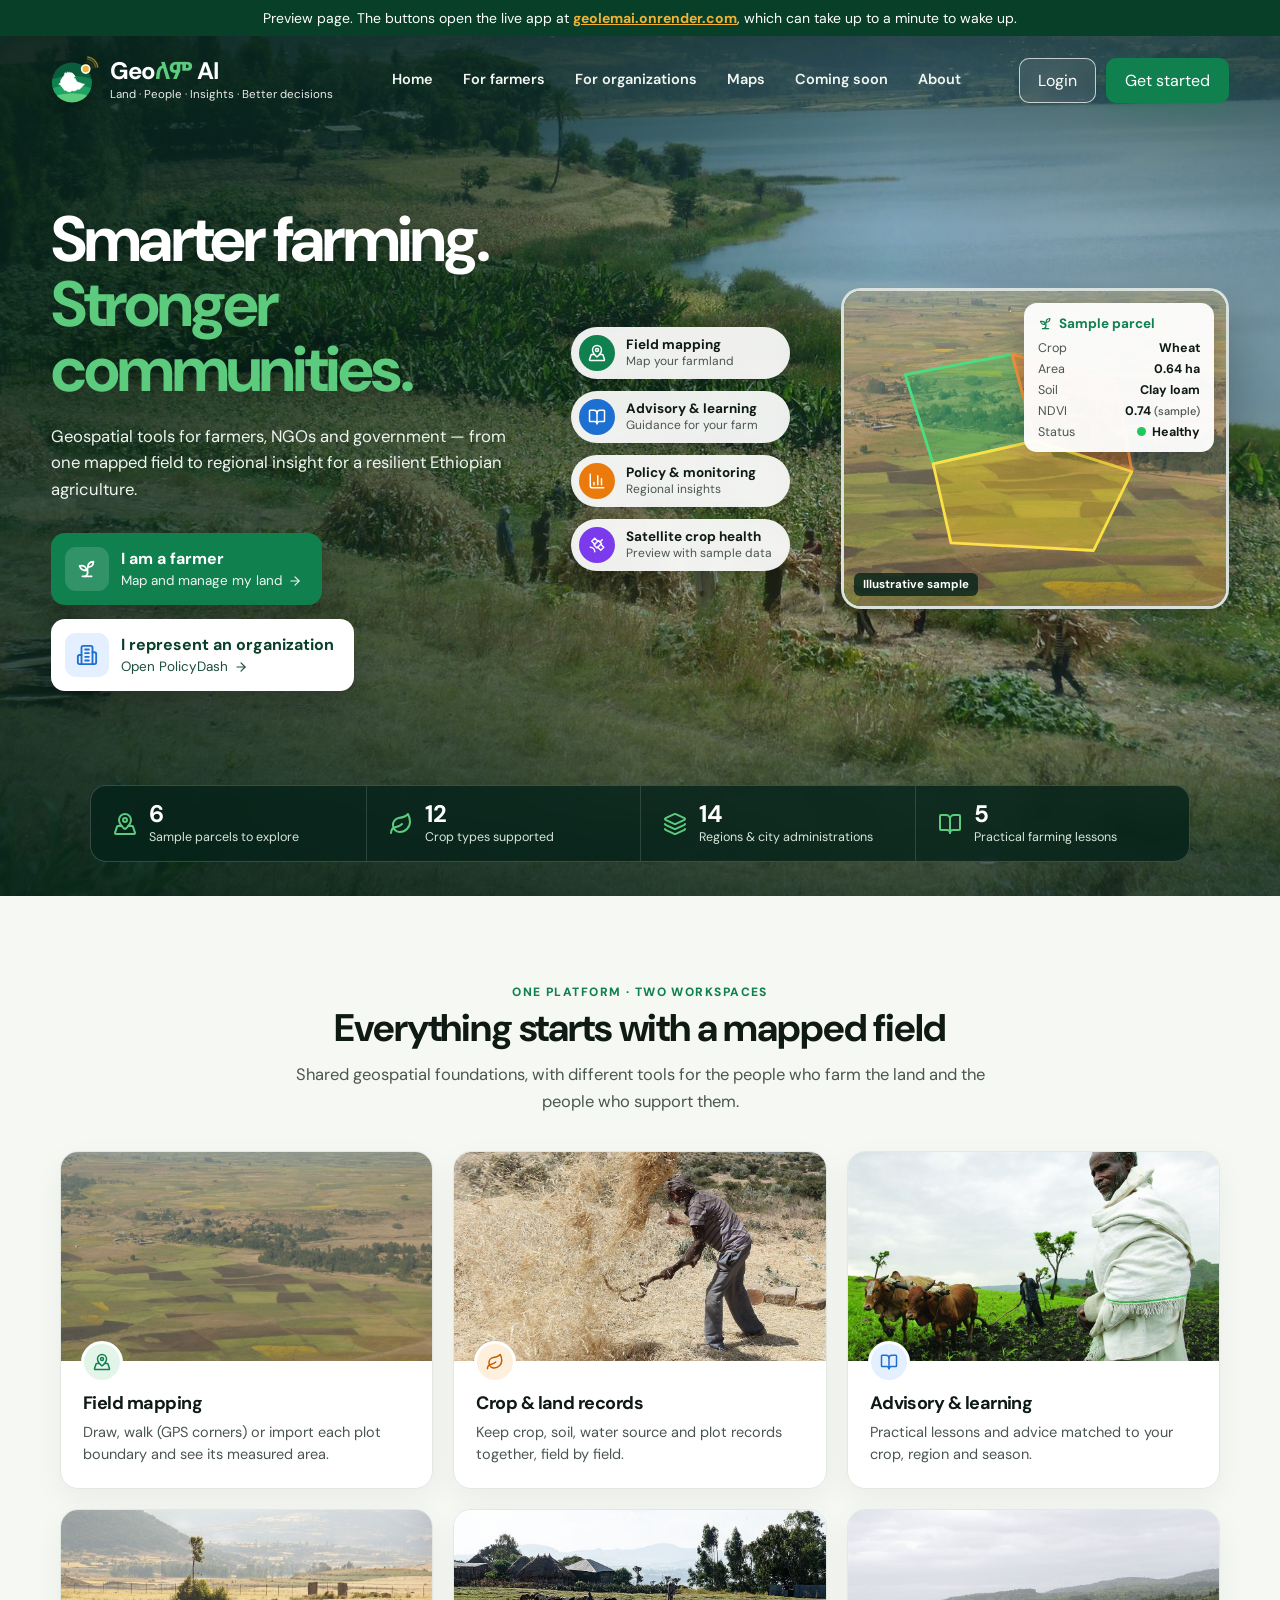
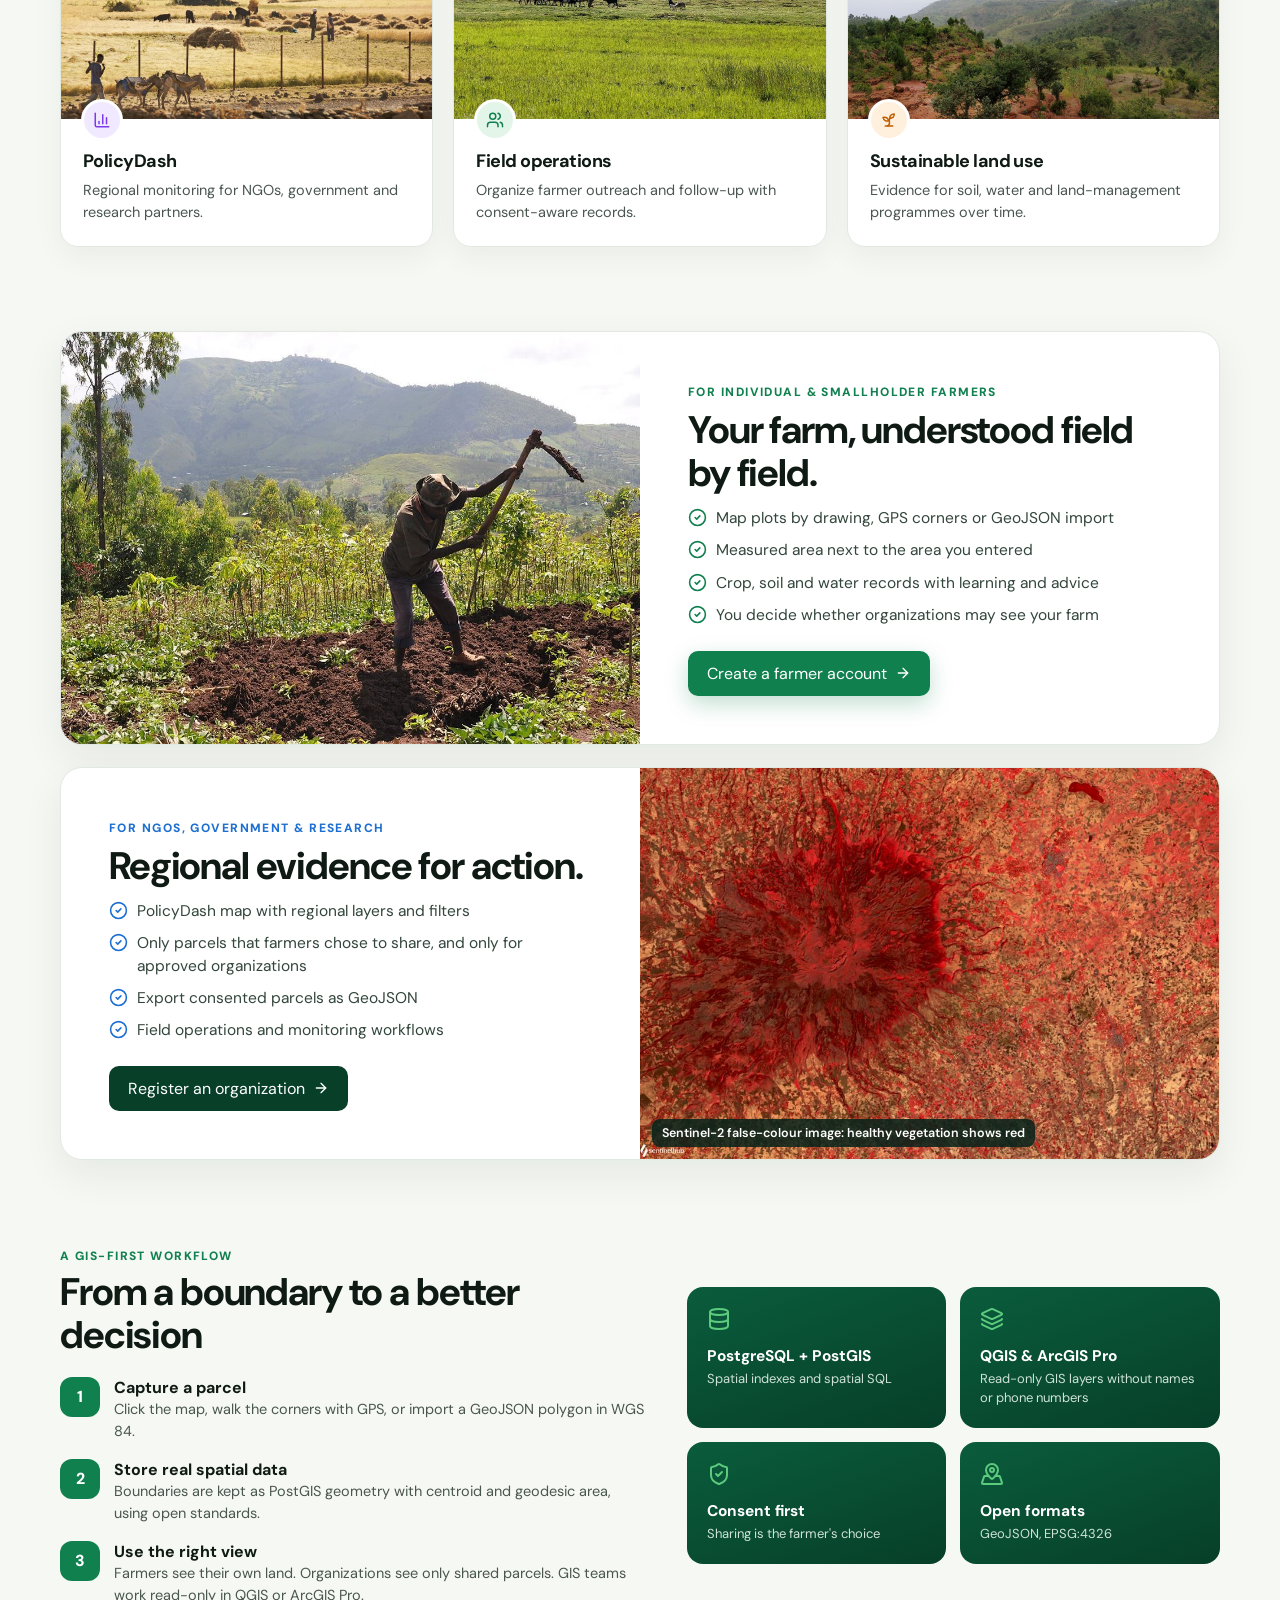
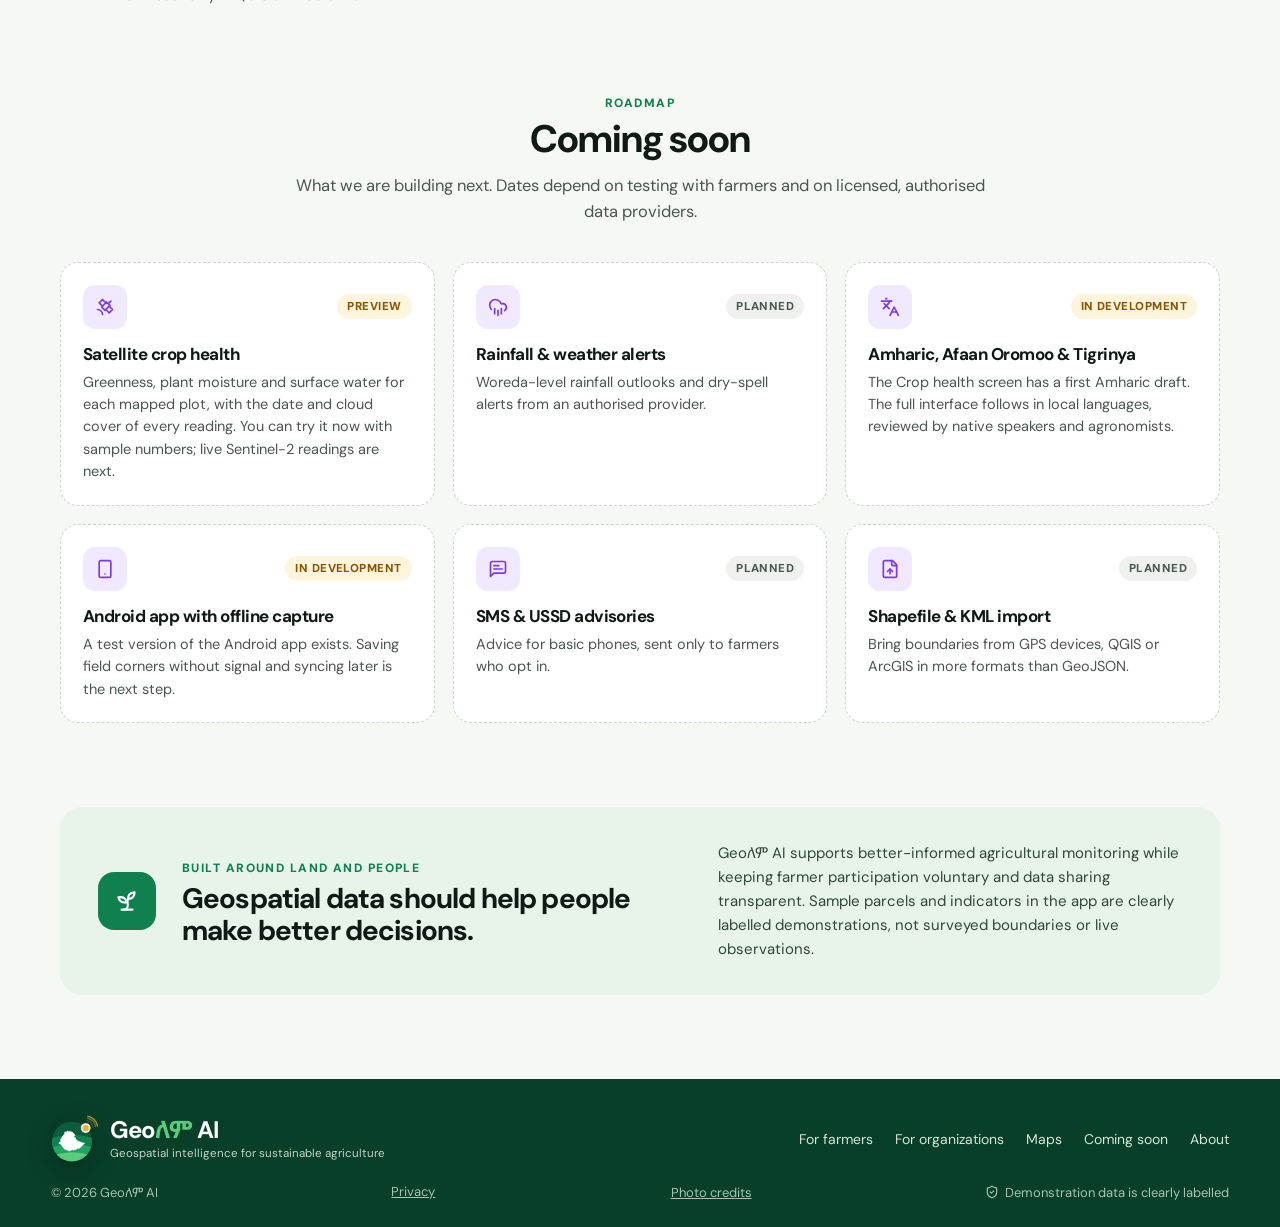
==== commit 929500f2: "Update showcase: privacy page" ====
--- a/index.html
+++ b/index.html
@@ -7,8 +7,8 @@
     <meta name="description" content="Geoለም AI — agricultural intelligence for organizations and individual farmers in Ethiopia." />
     <link rel="icon" type="image/svg+xml" href="/brand/favicon.svg" />
     <title>Geoለም AI | Agricultural Intelligence</title>
-    <script type="module" crossorigin src="/assets/index-Dwk3gcaB.js"></script>
-    <link rel="stylesheet" crossorigin href="/assets/index-CvY34UpC.css">
+    <script type="module" crossorigin src="/assets/index-34xZWwbn.js"></script>
+    <link rel="stylesheet" crossorigin href="/assets/index-Dwkf8r4A.css">
   </head>
   <body><div id="root"></div></body>
 </html>
--- a/assets/index-Dwkf8r4A.css
+++ b/assets/index-Dwkf8r4A.css
@@ -0,0 +1 @@
+@import"https://fonts.googleapis.com/css2?family=DM+Sans:wght@400;500;600;700&family=Noto+Sans+Ethiopic:wght@400;500;600;700&display=swap";.leaflet-pane,.leaflet-tile,.leaflet-marker-icon,.leaflet-marker-shadow,.leaflet-tile-container,.leaflet-pane>svg,.leaflet-pane>canvas,.leaflet-zoom-box,.leaflet-image-layer,.leaflet-layer{position:absolute;left:0;top:0}.leaflet-container{overflow:hidden}.leaflet-tile,.leaflet-marker-icon,.leaflet-marker-shadow{-webkit-user-select:none;-moz-user-select:none;user-select:none;-webkit-user-drag:none}.leaflet-tile::selection{background:transparent}.leaflet-safari .leaflet-tile{image-rendering:-webkit-optimize-contrast}.leaflet-safari .leaflet-tile-container{width:1600px;height:1600px;-webkit-transform-origin:0 0}.leaflet-marker-icon,.leaflet-marker-shadow{display:block}.leaflet-container .leaflet-overlay-pane svg{max-width:none!important;max-height:none!important}.leaflet-container .leaflet-marker-pane img,.leaflet-container .leaflet-shadow-pane img,.leaflet-container .leaflet-tile-pane img,.leaflet-container img.leaflet-image-layer,.leaflet-container .leaflet-tile{max-width:none!important;max-height:none!important;width:auto;padding:0}.leaflet-container img.leaflet-tile{mix-blend-mode:plus-lighter}.leaflet-container.leaflet-touch-zoom{-ms-touch-action:pan-x pan-y;touch-action:pan-x pan-y}.leaflet-container.leaflet-touch-drag{-ms-touch-action:pinch-zoom;touch-action:none;touch-action:pinch-zoom}.leaflet-container.leaflet-touch-drag.leaflet-touch-zoom{-ms-touch-action:none;touch-action:none}.leaflet-container{-webkit-tap-highlight-color:transparent}.leaflet-container a{-webkit-tap-highlight-color:rgba(51,181,229,.4)}.leaflet-tile{filter:inherit;visibility:hidden}.leaflet-tile-loaded{visibility:inherit}.leaflet-zoom-box{width:0;height:0;-moz-box-sizing:border-box;box-sizing:border-box;z-index:800}.leaflet-overlay-pane svg{-moz-user-select:none}.leaflet-pane{z-index:400}.leaflet-tile-pane{z-index:200}.leaflet-overlay-pane{z-index:400}.leaflet-shadow-pane{z-index:500}.leaflet-marker-pane{z-index:600}.leaflet-tooltip-pane{z-index:650}.leaflet-popup-pane{z-index:700}.leaflet-map-pane canvas{z-index:100}.leaflet-map-pane svg{z-index:200}.leaflet-vml-shape{width:1px;height:1px}.lvml{behavior:url(#default#VML);display:inline-block;position:absolute}.leaflet-control{position:relative;z-index:800;pointer-events:visiblePainted;pointer-events:auto}.leaflet-top,.leaflet-bottom{position:absolute;z-index:1000;pointer-events:none}.leaflet-top{top:0}.leaflet-right{right:0}.leaflet-bottom{bottom:0}.leaflet-left{left:0}.leaflet-control{float:left;clear:both}.leaflet-right .leaflet-control{float:right}.leaflet-top .leaflet-control{margin-top:10px}.leaflet-bottom .leaflet-control{margin-bottom:10px}.leaflet-left .leaflet-control{margin-left:10px}.leaflet-right .leaflet-control{margin-right:10px}.leaflet-fade-anim .leaflet-popup{opacity:0;-webkit-transition:opacity .2s linear;-moz-transition:opacity .2s linear;transition:opacity .2s linear}.leaflet-fade-anim .leaflet-map-pane .leaflet-popup{opacity:1}.leaflet-zoom-animated{-webkit-transform-origin:0 0;-ms-transform-origin:0 0;transform-origin:0 0}svg.leaflet-zoom-animated{will-change:transform}.leaflet-zoom-anim .leaflet-zoom-animated{-webkit-transition:-webkit-transform .25s cubic-bezier(0,0,.25,1);-moz-transition:-moz-transform .25s cubic-bezier(0,0,.25,1);transition:transform .25s cubic-bezier(0,0,.25,1)}.leaflet-zoom-anim .leaflet-tile,.leaflet-pan-anim .leaflet-tile{-webkit-transition:none;-moz-transition:none;transition:none}.leaflet-zoom-anim .leaflet-zoom-hide{visibility:hidden}.leaflet-interactive{cursor:pointer}.leaflet-grab{cursor:-webkit-grab;cursor:-moz-grab;cursor:grab}.leaflet-crosshair,.leaflet-crosshair .leaflet-interactive{cursor:crosshair}.leaflet-popup-pane,.leaflet-control{cursor:auto}.leaflet-dragging .leaflet-grab,.leaflet-dragging .leaflet-grab .leaflet-interactive,.leaflet-dragging .leaflet-marker-draggable{cursor:move;cursor:-webkit-grabbing;cursor:-moz-grabbing;cursor:grabbing}.leaflet-marker-icon,.leaflet-marker-shadow,.leaflet-image-layer,.leaflet-pane>svg path,.leaflet-tile-container{pointer-events:none}.leaflet-marker-icon.leaflet-interactive,.leaflet-image-layer.leaflet-interactive,.leaflet-pane>svg path.leaflet-interactive,svg.leaflet-image-layer.leaflet-interactive path{pointer-events:visiblePainted;pointer-events:auto}.leaflet-container{background:#ddd;outline-offset:1px}.leaflet-container a{color:#0078a8}.leaflet-zoom-box{border:2px dotted #38f;background:#ffffff80}.leaflet-container{font-family:Helvetica Neue,Arial,Helvetica,sans-serif;font-size:12px;font-size:.75rem;line-height:1.5}.leaflet-bar{box-shadow:0 1px 5px #000000a6;border-radius:4px}.leaflet-bar a{background-color:#fff;border-bottom:1px solid #ccc;width:26px;height:26px;line-height:26px;display:block;text-align:center;text-decoration:none;color:#000}.leaflet-bar a,.leaflet-control-layers-toggle{background-position:50% 50%;background-repeat:no-repeat;display:block}.leaflet-bar a:hover,.leaflet-bar a:focus{background-color:#f4f4f4}.leaflet-bar a:first-child{border-top-left-radius:4px;border-top-right-radius:4px}.leaflet-bar a:last-child{border-bottom-left-radius:4px;border-bottom-right-radius:4px;border-bottom:none}.leaflet-bar a.leaflet-disabled{cursor:default;background-color:#f4f4f4;color:#bbb}.leaflet-touch .leaflet-bar a{width:30px;height:30px;line-height:30px}.leaflet-touch .leaflet-bar a:first-child{border-top-left-radius:2px;border-top-right-radius:2px}.leaflet-touch .leaflet-bar a:last-child{border-bottom-left-radius:2px;border-bottom-right-radius:2px}.leaflet-control-zoom-in,.leaflet-control-zoom-out{font:700 18px Lucida Console,Monaco,monospace;text-indent:1px}.leaflet-touch .leaflet-control-zoom-in,.leaflet-touch .leaflet-control-zoom-out{font-size:22px}.leaflet-control-layers{box-shadow:0 1px 5px #0006;background:#fff;border-radius:5px}.leaflet-control-layers-toggle{background-image:url([data-uri]);width:36px;height:36px}.leaflet-retina .leaflet-control-layers-toggle{background-image:url([data-uri]);background-size:26px 26px}.leaflet-touch .leaflet-control-layers-toggle{width:44px;height:44px}.leaflet-control-layers .leaflet-control-layers-list,.leaflet-control-layers-expanded .leaflet-control-layers-toggle{display:none}.leaflet-control-layers-expanded .leaflet-control-layers-list{display:block;position:relative}.leaflet-control-layers-expanded{padding:6px 10px 6px 6px;color:#333;background:#fff}.leaflet-control-layers-scrollbar{overflow-y:scroll;overflow-x:hidden;padding-right:5px}.leaflet-control-layers-selector{margin-top:2px;position:relative;top:1px}.leaflet-control-layers label{display:block;font-size:13px;font-size:1.08333em}.leaflet-control-layers-separator{height:0;border-top:1px solid #ddd;margin:5px -10px 5px -6px}.leaflet-default-icon-path{background-image:url([data-uri])}.leaflet-container .leaflet-control-attribution{background:#fff;background:#fffc;margin:0}.leaflet-control-attribution,.leaflet-control-scale-line{padding:0 5px;color:#333;line-height:1.4}.leaflet-control-attribution a{text-decoration:none}.leaflet-control-attribution a:hover,.leaflet-control-attribution a:focus{text-decoration:underline}.leaflet-attribution-flag{display:inline!important;vertical-align:baseline!important;width:1em;height:.6669em}.leaflet-left .leaflet-control-scale{margin-left:5px}.leaflet-bottom .leaflet-control-scale{margin-bottom:5px}.leaflet-control-scale-line{border:2px solid #777;border-top:none;line-height:1.1;padding:2px 5px 1px;white-space:nowrap;-moz-box-sizing:border-box;box-sizing:border-box;background:#fffc;text-shadow:1px 1px #fff}.leaflet-control-scale-line:not(:first-child){border-top:2px solid #777;border-bottom:none;margin-top:-2px}.leaflet-control-scale-line:not(:first-child):not(:last-child){border-bottom:2px solid #777}.leaflet-touch .leaflet-control-attribution,.leaflet-touch .leaflet-control-layers,.leaflet-touch .leaflet-bar{box-shadow:none}.leaflet-touch .leaflet-control-layers,.leaflet-touch .leaflet-bar{border:2px solid rgba(0,0,0,.2);background-clip:padding-box}.leaflet-popup{position:absolute;text-align:center;margin-bottom:20px}.leaflet-popup-content-wrapper{padding:1px;text-align:left;border-radius:12px}.leaflet-popup-content{margin:13px 24px 13px 20px;line-height:1.3;font-size:13px;font-size:1.08333em;min-height:1px}.leaflet-popup-content p{margin:1.3em 0}.leaflet-popup-tip-container{width:40px;height:20px;position:absolute;left:50%;margin-top:-1px;margin-left:-20px;overflow:hidden;pointer-events:none}.leaflet-popup-tip{width:17px;height:17px;padding:1px;margin:-10px auto 0;pointer-events:auto;-webkit-transform:rotate(45deg);-moz-transform:rotate(45deg);-ms-transform:rotate(45deg);transform:rotate(45deg)}.leaflet-popup-content-wrapper,.leaflet-popup-tip{background:#fff;color:#333;box-shadow:0 3px 14px #0006}.leaflet-container a.leaflet-popup-close-button{position:absolute;top:0;right:0;border:none;text-align:center;width:24px;height:24px;font:16px/24px Tahoma,Verdana,sans-serif;color:#757575;text-decoration:none;background:transparent}.leaflet-container a.leaflet-popup-close-button:hover,.leaflet-container a.leaflet-popup-close-button:focus{color:#585858}.leaflet-popup-scrolled{overflow:auto}.leaflet-oldie .leaflet-popup-content-wrapper{-ms-zoom:1}.leaflet-oldie .leaflet-popup-tip{width:24px;margin:0 auto;-ms-filter:"progid:DXImageTransform.Microsoft.Matrix(M11=0.70710678, M12=0.70710678, M21=-0.70710678, M22=0.70710678)";filter:progid:DXImageTransform.Microsoft.Matrix(M11=.70710678,M12=.70710678,M21=-.70710678,M22=.70710678)}.leaflet-oldie .leaflet-control-zoom,.leaflet-oldie .leaflet-control-layers,.leaflet-oldie .leaflet-popup-content-wrapper,.leaflet-oldie .leaflet-popup-tip{border:1px solid #999}.leaflet-div-icon{background:#fff;border:1px solid #666}.leaflet-tooltip{position:absolute;padding:6px;background-color:#fff;border:1px solid #fff;border-radius:3px;color:#222;white-space:nowrap;-webkit-user-select:none;-moz-user-select:none;-ms-user-select:none;user-select:none;pointer-events:none;box-shadow:0 1px 3px #0006}.leaflet-tooltip.leaflet-interactive{cursor:pointer;pointer-events:auto}.leaflet-tooltip-top:before,.leaflet-tooltip-bottom:before,.leaflet-tooltip-left:before,.leaflet-tooltip-right:before{position:absolute;pointer-events:none;border:6px solid transparent;background:transparent;content:""}.leaflet-tooltip-bottom{margin-top:6px}.leaflet-tooltip-top{margin-top:-6px}.leaflet-tooltip-bottom:before,.leaflet-tooltip-top:before{left:50%;margin-left:-6px}.leaflet-tooltip-top:before{bottom:0;margin-bottom:-12px;border-top-color:#fff}.leaflet-tooltip-bottom:before{top:0;margin-top:-12px;margin-left:-6px;border-bottom-color:#fff}.leaflet-tooltip-left{margin-left:-6px}.leaflet-tooltip-right{margin-left:6px}.leaflet-tooltip-left:before,.leaflet-tooltip-right:before{top:50%;margin-top:-6px}.leaflet-tooltip-left:before{right:0;margin-right:-12px;border-left-color:#fff}.leaflet-tooltip-right:before{left:0;margin-left:-12px;border-right-color:#fff}@media print{.leaflet-control{-webkit-print-color-adjust:exact;print-color-adjust:exact}}:root{font-family:DM Sans,Noto Sans Ethiopic,Arial,sans-serif;color:#0f1a14;background:#f6f8f3;font-synthesis:none;text-rendering:optimizeLegibility;--green:#0A5C3C;--green-2:#10804F;--green-3:#1FA463;--green-4:#5CCB7E;--green-soft:#e6f4ea;--ink:#0F1A14;--muted:#4A5650;--line:#e2e9e2;--panel:#fff;--gold:#F2B233;--red:#b42318;--blue:#1d6fd1;--purple:#7c3aed;--orange:#c25e00}*{box-sizing:border-box}body{margin:0;min-width:320px}button,input,select,textarea{font:inherit}button{cursor:pointer}button:disabled{cursor:wait;opacity:.6}input,select,textarea{color:var(--ink)}button:focus-visible,input:focus-visible,select:focus-visible,textarea:focus-visible{outline:3px solid #dcba67;outline-offset:2px}svg{flex-shrink:0}h1,h2,h3,p{margin-top:0}h1{font-size:clamp(1.75rem,2.5vw,2.35rem);line-height:1.12;letter-spacing:-.045em;margin-bottom:10px}h2{font-size:18px;letter-spacing:-.025em;margin-bottom:5px}h3{font-size:15px;margin-bottom:8px}p{line-height:1.6}small{font-size:11px}.eyebrow{font-size:12px;letter-spacing:.15em;font-weight:800;color:#4e8064;margin-bottom:10px}.eyebrow.light{color:#bfd9c6}.brand-row{display:flex;align-items:center;gap:11px}.brand-mark{display:grid;place-items:center;width:42px;height:42px;border-radius:13px;background:#225b42;color:#e9f4e8;box-shadow:0 8px 20px #092d1b20}.brand-name{font-weight:800;letter-spacing:-.04em;line-height:1.1;font-size:20px}.brand-name b{color:inherit}.brand-lem{color:var(--green-4)}.loading-screen .brand-lem{color:var(--green-2)}.brand-name small{display:block;margin-top:5px;font-size:11px;letter-spacing:.17em;color:#91a69a;font-weight:700}.btn{border:1px solid transparent;border-radius:9px;display:inline-flex;gap:9px;align-items:center;justify-content:center;padding:11px 15px;font-size:12px;font-weight:700;transition:transform .12s,background .12s,border-color .12s}.btn:hover{transform:translateY(-1px)}.btn-primary{background:var(--green);color:#fff;box-shadow:0 4px 12px #174b381a}.btn-primary:hover{background:#0e3d2b}.btn-outline{background:#fff;border-color:#cbd9cd;color:#2c5940}.btn-white{background:#fff;color:#1a5339}.btn.full{width:100%;margin-top:3px}.icon-button{border:1px solid var(--line);background:#fff;color:#5b7465;width:34px;height:34px;border-radius:9px;display:grid;place-items:center}.icon-danger{color:#ba5047}.notice{font-size:12px;padding:10px 12px;border-radius:8px;line-height:1.5}.notice-error{background:#fff0ee;color:#9a332b;border:1px solid #f2c9c2}.notice-success{background:#e8f5eb;color:#23613c;border:1px solid #cbe4d1}.fine-print{font-size:12px;line-height:1.6;color:#87958c}.shell{min-height:100vh}.sidebar{position:fixed;inset:0 auto 0 0;width:252px;background:#123b2d;color:#dce9dd;padding:23px 15px 14px;display:flex;flex-direction:column;z-index:100;border-right:1px solid #ffffff0c}.sidebar .brand-row{padding:0 8px 27px}.sidebar .brand-name{color:#fff}.sidebar .brand-name b{color:inherit}.sidebar .brand-mark{width:39px;height:39px;background:#2d694a}.side-caption{color:#729481;font-size:11.5px;font-weight:800;letter-spacing:.17em;padding:0 13px 10px}.nav-list{display:grid;gap:4px}.nav-link{display:flex;align-items:center;gap:12px;width:100%;border:0;background:transparent;color:#b7cbbd;padding:12px 13px;border-radius:9px;text-align:left;font-size:12px;font-weight:600}.nav-link span{flex:1}.nav-link:hover{color:#fff;background:#ffffff0d}.nav-link.nav-active{background:#285a41;color:#fff;box-shadow:inset 3px 0 #d7b15e}.nav-chevron{color:#b6d6a1}.sidebar-spacer{flex:1}.privacy-card{border:1px solid #d5ebd01c;background:#ffffff09;padding:13px;border-radius:11px;margin:0 0 14px;color:#a6c0ae}.privacy-card b{font-size:11px;color:#edf6ee;display:block;margin:8px 0 5px}.privacy-card p{font-size:12px;line-height:1.55;color:#a5bcac;margin:0}.account-chip{display:flex;align-items:center;gap:9px;padding:12px 5px 2px;border-top:1px solid #ffffff18}.avatar{width:35px;height:35px;border-radius:11px;display:grid;place-items:center;color:#29563e;background:#d8ead6;font-weight:800;flex-shrink:0}.account-chip-text{flex:1;min-width:0}.account-chip-text b,.account-chip-text span{display:block;overflow:hidden;text-overflow:ellipsis;white-space:nowrap}.account-chip-text b{font-size:11px;color:#fff}.account-chip-text span{font-size:11.5px;color:#9bb5a3;margin-top:4px}.account-chip button{border:0;background:transparent;color:#8fa99a;padding:8px}.main{margin-left:252px;min-height:100vh}.topbar{height:67px;border-bottom:1px solid var(--line);background:#ffffffeb;display:flex;align-items:center;justify-content:space-between;padding:0 33px;position:sticky;top:0;z-index:80;-webkit-backdrop-filter:blur(16px);backdrop-filter:blur(16px)}.breadcrumb{font-size:11px;color:#9aa59d}.breadcrumb span{padding:0 9px;color:#c7cec8}.breadcrumb b{color:#33483c;font-weight:700}.topbar-right{display:flex;align-items:center;gap:17px}.environment-tag{display:inline-flex;align-items:center;gap:6px;color:#789083;font-size:11.5px;letter-spacing:.08em;font-weight:800}.environment-tag span{width:6px;height:6px;border-radius:50%;background:#6aab76}.avatar-small{width:32px;height:32px;border-radius:10px;font-size:12px}.mobile-menu,.sidebar-close{display:none}.page-wrap{max-width:1640px;padding:30px 34px 22px;margin:auto}.page-title-row{display:flex;justify-content:space-between;align-items:flex-end;gap:18px;margin-bottom:23px}.page-title-row h1{margin:0 0 7px}.page-title-row p{font-size:12px;margin:0;max-width:680px}.page-title-row .eyebrow{margin-bottom:8px}.sample-pill{display:inline-flex;align-items:center;gap:7px;padding:8px 10px;background:#fff4dc;border:1px solid #f1ddb1;border-radius:7px;color:#8b6421;font-size:11.5px;letter-spacing:.06em;font-weight:800;white-space:nowrap}.sample-pill>span{width:6px;height:6px;background:#d5a642;border-radius:50%}.green-pill{background:#e9f4eb;border-color:#d0e4d3;color:#28613e}.green-pill svg{color:#36784e}.callout{border:1px solid #cfe2d2;background:#edf7ed;color:#315d3e;border-radius:10px;padding:12px 14px;display:flex;align-items:flex-start;gap:10px;margin:0 0 19px}.callout>svg{margin-top:1px}.callout b,.callout span{display:block}.callout b{font-size:11px;margin-bottom:3px}.callout span{font-size:12px;line-height:1.55;color:#587460}.callout-warning{background:#fff8e9;border-color:#f0dfb5;color:#876422}.callout-warning span{color:#8d7950}.stats-grid{display:grid;grid-template-columns:repeat(4,minmax(0,1fr));gap:14px;margin-bottom:24px}.stat-card{min-width:0;background:#fff;border:1px solid #e5eae4;border-radius:12px;padding:16px 15px;display:flex;gap:13px;align-items:flex-start;box-shadow:0 2px 5px #1f482308}.stat-icon{height:38px;width:38px;border-radius:11px;display:grid;place-items:center;flex-shrink:0;background:#e6f1e7;color:#35704a}.stat-icon.green{background:#e7f2e7;color:#37754a}.stat-icon.red{background:#fbe9e5;color:#bb5147}.stat-icon.blue{background:#e5f2f7;color:#367e9e}.stat-icon.purple{background:#f0ebfa;color:#8061af}.stat-icon.gold{background:#fff3d9;color:#ac7d27}.stat-content{min-width:0}.stat-content>span{display:block;font-size:12px;color:#77867c;font-weight:600;margin-bottom:6px}.stat-content strong{font-size:24px;line-height:1.1;letter-spacing:-.04em;display:block;color:#203e2e}.stat-content small{display:block;margin-top:7px;font-size:11.5px;color:#9ba69e;white-space:nowrap;overflow:hidden;text-overflow:ellipsis}.trend{color:#4d8b5f;font-style:normal;font-weight:800;display:inline-flex;align-items:center}.policy-layout{display:grid;grid-template-columns:minmax(0,1.65fr) minmax(270px,.9fr);gap:17px;align-items:stretch}.panel{background:#fff;border:1px solid #e3e9e2;border-radius:12px;padding:18px;min-width:0;box-shadow:0 2px 4px #233a2905}.panel-heading{display:flex;align-items:flex-start;justify-content:space-between;gap:12px;margin-bottom:15px}.panel-heading h2{font-size:15px}.panel-heading p{font-size:12px;margin:4px 0 0}.map-panel{padding:0;overflow:hidden}.map-heading{padding:19px 19px 0;margin-bottom:13px}.map-toolbar{display:flex;gap:8px}.select-inline{display:flex;align-items:center;gap:7px;border:1px solid var(--line);padding:0 8px;border-radius:7px;height:32px;color:#6c8374}.select-inline select{border:0;background:transparent;outline:none;font-size:12px;max-width:130px}.map-tabs{display:flex;gap:4px;margin:0 19px 12px;border-bottom:1px solid #e7ece7}.map-tab{display:flex;align-items:center;gap:6px;border:0;border-bottom:2px solid transparent;background:transparent;padding:9px 12px 10px;color:#7a8a7f;font-size:12px;font-weight:700;margin-bottom:-1px}.map-tab.active{border-bottom-color:#2f734c;color:#24563a}.leaflet-frame{height:425px;position:relative}.leaflet-container{font-family:inherit;background:#e5e9dd}.map-popup{font:12px/1.8 DM Sans,sans-serif;min-width:140px}.map-popup b{display:block;font-size:14px;margin-bottom:4px}.map-popup small{color:#a06e2d}.map-legend{position:absolute;left:12px;bottom:15px;z-index:500;background:#ffffffed;border:1px solid #dbe4da;border-radius:8px;padding:10px 12px;box-shadow:0 2px 9px #233e2917;display:grid;gap:6px;font-size:11.5px;color:#65766b}.map-legend b{font-size:12px;color:#2a4535;margin-bottom:2px}.map-legend span{display:flex;align-items:center;gap:7px}.map-legend i{width:8px;height:8px;border-radius:50%;display:inline-block}.map-foot{display:flex;justify-content:space-between;gap:10px;padding:10px 15px;color:#94a096;font-size:11.5px;border-top:1px solid #e6ece5}.map-foot span:first-child{display:flex;align-items:center;gap:5px}.alert-panel{display:flex;flex-direction:column}.counter-pill{background:#eff4ee;border-radius:6px;padding:5px 8px;color:#587461;font-size:11.5px;font-weight:800;white-space:nowrap}.alert-list{display:grid;gap:8px}.regional-alert{display:flex;align-items:flex-start;gap:9px;padding:11px 9px;border:1px solid #e8ede7;border-radius:9px;background:#fff;text-align:left;width:100%;transition:border-color .1s,background .1s}.regional-alert:hover,.regional-alert.selected{border-color:#b6d0ba;background:#f9fcf8}.alert-dot{width:31px;height:31px;border-radius:9px;display:grid;place-items:center;flex-shrink:0}.alert-dot.high{background:#fff0e8;color:#b85e37}.alert-dot.normal{background:#e8f4e8;color:#468151}.regional-copy{min-width:0;flex:1}.regional-copy b{display:block;font-size:11px;margin:0 0 4px}.regional-copy small{display:block;color:#849188;line-height:1.5;font-size:11.5px}.regional-copy em{display:flex;align-items:center;gap:6px;font-style:normal;font-size:11.5px;color:#607869;margin-top:6px}.regional-copy em i{width:3px;height:3px;background:#9aa99c;border-radius:50%}.severity{align-self:flex-start;border-radius:5px;padding:4px 6px;font-size:11px;font-weight:800}.severity-watch{background:#fff0e7;color:#a75631}.severity-review{background:#eaf4e9;color:#3d7948}.panel-bottom-note{margin-top:auto;padding:13px 0 0;display:flex;gap:8px;color:#859489;font-size:11.5px;line-height:1.5}.panel-bottom-note svg{flex-shrink:0}.section-title{display:flex;justify-content:space-between;align-items:flex-end;gap:12px;margin:25px 0 14px}.section-title h2{font-size:17px;margin-bottom:4px}.section-title p{font-size:12px;margin:0}.text-link{border:0;background:transparent;color:#35754a;display:inline-flex;align-items:center;gap:6px;font-weight:800;font-size:12px}.feature-row{display:grid;grid-template-columns:repeat(3,minmax(0,1fr));gap:13px}.feature-mini{display:flex;gap:12px;padding:17px;background:#fff;border:1px solid var(--line);border-radius:10px}.feature-mini>span{width:35px;height:35px;display:grid;place-items:center;background:#eaf3e9;color:#35724a;border-radius:9px}.feature-mini b{font-size:12px}.feature-mini p{font-size:12px;color:#7c8a80;line-height:1.55;margin:6px 0 0}.footnote{font-size:11.5px;color:#9ba79e;margin-top:12px}.footer{display:flex;align-items:center;justify-content:space-between;gap:12px;padding:25px 2px 5px;color:#98a39b;font-size:11.5px}.footer span:last-child{display:flex;align-items:center;gap:5px;color:#75937d}.org-module-card{display:flex;flex-direction:column;align-items:flex-start;text-align:left;min-height:205px;padding:19px;background:#fff;border:1px solid var(--line);border-radius:12px;transition:transform .15s,border-color .15s}.org-module-card:hover{transform:translateY(-2px);border-color:#a9c8b0}.module-icon{width:39px;height:39px;display:grid;place-items:center;border-radius:11px;background:#e8f3e8;color:#39774c}.module-icon.green{background:#e8f3e8;color:#39774c}.module-icon.blue{background:#e7f3f7;color:#347d99}.module-icon.gold{background:#fff3dc;color:#a87b29}.org-module-card>b{font-size:15px;margin-top:15px}.org-module-card p{font-size:11px;line-height:1.6;color:#75847a;margin:7px 0 15px}.module-link{display:inline-flex;gap:7px;align-items:center;margin-top:auto;color:#39774c;font-size:12px;font-weight:800}.next-steps{margin-top:3px}.next-steps>div:first-child p{font-size:12px;margin-top:4px}.workflow-steps{display:grid;grid-template-columns:repeat(3,1fr);gap:18px;margin-top:20px}.workflow-steps>div{border-top:1px solid #dce8dc;padding-top:13px}.workflow-steps span{display:block;font-size:12px;color:#569166;font-weight:800;margin-bottom:10px}.workflow-steps b{font-size:12px}.workflow-steps p{font-size:12px;color:#7f8d82;line-height:1.6;margin:6px 0 0}.directory-panel{padding:0;overflow:hidden}.directory-toolbar{padding:18px 18px 14px;display:flex;align-items:center;justify-content:space-between;gap:16px}.directory-toolbar h2{font-size:15px}.directory-toolbar p{font-size:12px;margin:4px 0 0}.search-box{height:35px;display:flex;align-items:center;gap:8px;border:1px solid #e0e8df;padding:0 10px;border-radius:8px;color:#8b9a8f;min-width:210px}.search-box input{width:100%;border:0;outline:0;font-size:12px;background:transparent;min-width:0}.table-filters{display:flex;gap:8px;align-items:center}.table-filters select{border:1px solid #dfe7df;border-radius:8px;padding:9px;font-size:12px;background:#fff}.table-wrap{overflow-x:auto;width:100%}.data-table{width:100%;border-collapse:collapse;white-space:nowrap;font-size:11px}.data-table thead{background:#f7f9f6}.data-table th{text-align:left;padding:12px 16px;color:#8b998f;font-size:11.5px;letter-spacing:.06em;font-weight:800;border-top:1px solid #edf0ec;border-bottom:1px solid #e7ece6}.data-table td{padding:13px 16px;border-bottom:1px solid #edf0ec;color:#485e50}.data-table tbody tr:last-child td{border-bottom:0}.data-table tbody tr:hover{background:#fbfcfa}.farmer-cell{display:flex;align-items:center;gap:9px}.farmer-cell b{font-size:11px;color:#304739}.avatar-table{width:28px;height:28px;border-radius:8px;font-size:12px}.crop-badge,.neutral-badge,.type-badge,.status-badge{display:inline-flex;align-items:center;gap:5px;padding:5px 7px;border-radius:6px;font-size:11.5px;font-weight:700;background:#edf5ed;color:#42754d}.neutral-badge{background:#edf1f2;color:#667c82}.type-badge{background:#edf3fa;color:#4e7097}.type-pest{background:#ffede7;color:#ac553a}.type-market{background:#f4effa;color:#8062a0}.status-badge{background:#edf4ec;color:#43774e}.status-queued{background:#fff4dc;color:#926c24}.status-sent{background:#e9f2fb;color:#49749e}.status-failed{background:#ffedea;color:#b3473d}.mono{font-family:ui-monospace,SFMono-Regular,Consolas,monospace;font-size:12px}.empty-state{padding:44px 18px;text-align:center;color:#87968a;display:flex;align-items:center;flex-direction:column;gap:7px}.empty-state svg{color:#7ea386;margin-bottom:4px}.empty-state b{color:#4b6352;font-size:13px}.empty-state p{font-size:12px;margin:0}.farmer-hero{min-height:260px;position:relative;overflow:hidden;border-radius:15px;background:linear-gradient(110deg,#174631,#276346 57%,#3d7951);color:#fff;padding:27px 30px;display:flex;justify-content:space-between;align-items:center;margin-bottom:20px}.farmer-hero>div:first-child{position:relative;z-index:2}.hero-kicker{display:inline-flex;align-items:center;gap:7px;color:#c2dcb9;letter-spacing:.1em;font-size:11.5px;font-weight:800}.farmer-hero h2{font-size:31px;line-height:1.15;letter-spacing:-.05em;margin:13px 0 8px}.farmer-hero h2 em{font-family:Georgia,serif;color:#d1e6a8;font-weight:400}.farmer-hero p{font-size:11px;color:#d0e3d5;max-width:400px;margin:0 0 17px;line-height:1.65}.hero-field-art{position:absolute;right:0;top:0;width:47%;height:100%;overflow:hidden;opacity:.9}.art-sun{position:absolute;right:24%;top:22%;width:64px;height:64px;border-radius:50%;background:#d6c77b;box-shadow:0 0 50px #d7c87568}.art-hill{position:absolute;width:130%;height:90%;border-radius:50% 50% 0 0/45% 45% 0 0;transform:rotate(-11deg)}.art-hill-one{background:#4d9161;top:43%;left:-15%}.art-hill-two{background:#1a553a;top:61%;left:-13%;transform:rotate(7deg)}.art-lines{position:absolute;top:66%;right:-15%;bottom:-20%;left:5%;background:repeating-linear-gradient(165deg,transparent 0 12px,#8eb87655 13px 15px)}.art-location{position:absolute;bottom:15px;right:22px;background:#163f2dd9;padding:8px 10px;border:1px solid #cce3c44a;border-radius:7px;font-size:11.5px;display:flex;align-items:center;gap:6px}.lesson-card-grid{display:grid;grid-template-columns:repeat(3,minmax(0,1fr));gap:14px}.lesson-card{padding:0;overflow:hidden;text-align:left;background:#fff;border:1px solid var(--line);border-radius:12px;transition:transform .15s,border-color .15s}.lesson-card:hover{transform:translateY(-2px);border-color:#b7d1ba}.lesson-art{height:105px;position:relative;display:flex;align-items:center;justify-content:center;background:#e4efe0;color:#346e45}.lesson-art-1{background:#e5f1f5;color:#437f93}.lesson-art-2{background:#f9edce;color:#a78339}.lesson-art>span{width:54px;height:54px;border-radius:50%;background:#ffffff7d;display:grid;place-items:center}.lesson-art>small{position:absolute;left:12px;bottom:11px;color:#51715a;background:#ffffffbc;padding:5px 7px;border-radius:5px;font-size:11.5px;font-weight:700}.lesson-content{padding:15px}.lesson-level{background:#f2f5f0;color:#718077;padding:5px 7px;border-radius:5px;font-size:11.5px;font-weight:700}.lesson-content h3{font-size:13px;margin:11px 0 7px}.lesson-content p{min-height:48px;font-size:12px;color:#7f8c82;line-height:1.6;margin:0 0 12px}.farmer-bottom-grid{display:grid;grid-template-columns:1.2fr 1fr;gap:15px;margin-top:21px}.detail-rows{display:grid}.detail-row{padding:12px 0;border-bottom:1px solid #edf0ec;display:flex;align-items:center;justify-content:space-between;gap:14px;font-size:12px}.detail-row:last-child{border-bottom:0}.detail-row span{color:#819087}.detail-row b{color:#385443;font-weight:700;text-align:right}.share-panel .module-icon{margin-bottom:13px}.share-panel h2{margin-bottom:8px}.share-panel p{font-size:11px;color:#748378;line-height:1.65}.share-panel p b{color:#3c6746}.share-panel .btn{margin-top:7px}.two-panel-grid{display:grid;grid-template-columns:1fr 1fr;gap:15px}.form-fields{display:grid;gap:12px}.form-fields label{display:grid;gap:6px;font-size:12px;font-weight:700;color:#4f6656}.form-fields input,.form-fields select,.form-fields textarea{width:100%;border:1px solid #dce5dc;background:#fff;border-radius:8px;padding:11px 12px;min-width:0;font-size:11px;font-weight:400;color:#263f30}.form-fields textarea{resize:vertical;line-height:1.5}.stack-form{margin-top:15px}.form-two{display:grid;grid-template-columns:1fr 1fr;gap:11px}.field-guide>h2{margin:15px 0 6px}.field-guide>p{font-size:11px;line-height:1.6}.field-guide ul{padding-left:17px;color:#5c7462;font-size:11px;line-height:2}.tip{display:flex;gap:9px;align-items:flex-start;border:1px solid #e8e4cc;background:#fbf8eb;border-radius:8px;padding:11px;color:#877342;font-size:12px;line-height:1.55;margin-top:14px}.tip b{display:block;margin-bottom:3px}.tip span{display:block}.plot-grid{display:grid;grid-template-columns:repeat(3,minmax(0,1fr));gap:13px}.plot-card{background:#fff;border:1px solid var(--line);border-radius:11px;overflow:hidden}.plot-visual{height:103px;position:relative;overflow:hidden;background:linear-gradient(145deg,#bfd5a1,#79a65f 45%,#3d754d)}.plot-area-chip{position:absolute;top:10px;left:10px;z-index:2;border-radius:6px;background:#fffdf0ed;padding:6px 8px;font-size:11.5px;font-weight:800;color:#416b43}.mini-field-lines{position:absolute;top:32px;right:-15px;bottom:-25px;left:30px;transform:rotate(-20deg);display:flex;gap:10px}.mini-field-lines i{flex:1;border:1.4px solid #d2e9a56f;border-bottom:0;border-radius:50% 50% 0 0}.plot-details{padding:13px;position:relative}.plot-details h3{margin:0 0 7px}.plot-details>div:first-child{padding-right:35px}.plot-details p{font-size:12px;color:#829087;margin:10px 0 0}.plot-details .icon-button{position:absolute;right:12px;top:12px}.learning-layout{display:grid;grid-template-columns:minmax(265px,.72fr) minmax(0,1.35fr);gap:15px;align-items:start}.learning-list{padding:0;overflow:hidden}.list-title{display:flex;justify-content:space-between;padding:18px 17px 12px;font-size:11px}.list-title span{color:#7e8d82;font-size:12px}.progress-track{height:4px;background:#ecf1e9;margin:0 17px 10px;border-radius:9px;overflow:hidden}.progress-track span{display:block;height:100%;background:#4a8c58;border-radius:9px;transition:width .2s}.learning-row{display:flex;align-items:center;gap:10px;padding:14px 16px;width:100%;text-align:left;border:0;border-top:1px solid #edf0ec;background:#fff;color:#506557}.learning-row:hover,.learning-row.selected{background:#f4f8f1}.learning-row.selected{box-shadow:inset 3px 0 #2c7047}.lesson-index{display:grid;place-items:center;width:31px;height:31px;background:#f0f4ed;border-radius:9px;font-size:12px;font-weight:800;color:#627968;flex-shrink:0}.lesson-index.is-complete{color:#3d8c55;background:#e3f3e5}.learning-row>span:nth-child(2){flex:1;min-width:0}.learning-row b,.learning-row small{display:block}.learning-row b{font-size:11px;margin-bottom:5px}.learning-row small{font-size:11.5px;color:#8c9990}.lesson-detail{padding:22px}.lesson-detail-tags{display:flex;align-items:center;justify-content:space-between;gap:12px}.lesson-detail h2{font-size:23px;margin:17px 0 10px}.lesson-body{font-size:12px;line-height:1.8;color:#68796d}.lesson-detail h3{margin:22px 0 12px}.step-list{display:grid;gap:10px}.step-item{display:flex;gap:11px;align-items:flex-start}.step-item>span{width:24px;height:24px;border-radius:50%;display:grid;place-items:center;background:#e7f2e7;color:#39754c;font-size:12px;font-weight:800;flex-shrink:0}.step-item p{font-size:11px;line-height:1.65;color:#536a59;margin:2px 0}.lesson-detail>.btn{margin-top:17px}.advisor-grid{display:grid;grid-template-columns:1fr 1fr;gap:15px}.advice-result .module-icon{margin-bottom:13px}.advice-result h2{font-size:17px;margin-bottom:10px}.advice-result>p{font-size:11px;line-height:1.8;color:#64776a}.profile-grid{display:grid;grid-template-columns:minmax(240px,.75fr) minmax(0,1.25fr);gap:15px;align-items:start}.profile-summary{text-align:center;padding:25px 20px}.profile-big-avatar{width:68px;height:68px;border-radius:20px;background:#e0eee0;color:#38734a;font-size:25px;font-weight:800;display:grid;place-items:center;margin:0 auto 13px}.profile-summary h2{font-size:18px;margin:0 0 5px}.profile-summary>p{font-size:12px;margin-bottom:12px}.verified-chip{display:inline-flex;align-items:center;gap:5px;background:#e8f4e9;color:#3e7a4d;padding:6px 9px;border-radius:7px;font-size:11.5px;font-weight:800}.profile-separator{height:1px;background:#edf0ec;margin:20px 0 7px}.profile-summary .detail-row{text-align:left}.consent-check{display:flex!important;align-items:flex-start;gap:10px!important;padding:11px;border:1px solid #dce9dc;border-radius:8px;background:#f7fbf6}.consent-check input{width:15px!important;height:15px;margin:2px 0 0;accent-color:#2e7447;flex-shrink:0}.consent-check span b,.consent-check span small{display:block}.consent-check span b{font-size:12px;line-height:1.4}.consent-check span small{font-size:11.5px;line-height:1.55;font-weight:400;color:#7c8a7f;margin-top:4px}.advisor-layout{display:grid;grid-template-columns:1fr 1fr;gap:15px}.notice.notice-success{font-size:11px}.auth-shell{display:grid;grid-template-columns:minmax(400px,.9fr) minmax(500px,1.1fr);min-height:100vh;background:#f8faf7}.auth-story{background:linear-gradient(145deg,#0f3929,#1c5238 65%,#2f6a47);color:#fff;min-height:100vh;display:flex;flex-direction:column;justify-content:space-between;padding:32px clamp(28px,5vw,76px) 25px;position:relative;overflow:hidden}.auth-story:after{content:"";position:absolute;width:500px;height:500px;border:1px solid #ffffff12;border-radius:50%;right:-240px;bottom:50px;box-shadow:0 0 0 50px #ffffff05,0 0 0 100px #ffffff03;pointer-events:none}.auth-brand{position:relative;z-index:1}.auth-brand .brand-name{font-size:21px}.story-content{max-width:490px;position:relative;z-index:1;padding:65px 0 55px}.story-content h1{font-size:clamp(38px,4.3vw,59px);letter-spacing:-.055em;line-height:1.08;margin:15px 0 18px}.story-content h1 em{font-family:Georgia,serif;font-weight:400;color:#c6e1a7}.story-content>p{font-size:13px;color:#c5dbcd;line-height:1.8;max-width:410px}.story-points{display:grid;gap:17px;margin-top:34px}.story-points>div{display:flex;align-items:center;gap:12px}.story-points>div>svg{width:34px;height:34px;padding:8px;background:#ffffff10;border:1px solid #ffffff16;border-radius:10px;color:#d5e9bc}.story-points b,.story-points small{display:block}.story-points b{font-size:11px}.story-points small{font-size:12px;margin-top:4px;color:#a9c5b3}.story-foot{border-top:1px solid #ffffff1c;padding-top:17px;font-size:11.5px;color:#87a994;position:relative;z-index:1}.auth-form-area{display:flex;align-items:center;justify-content:center;padding:28px clamp(22px,5vw,68px)}.auth-card{width:100%;max-width:510px;background:#fff;border:1px solid #e3eae1;border-radius:16px;padding:26px 28px;box-shadow:0 18px 55px #1b42290d}.auth-card-heading h2{font-size:25px;letter-spacing:-.04em;margin:0 0 7px}.auth-card-heading p{font-size:11px;color:#819087;margin:0 0 18px}.account-type-picker{display:grid;grid-template-columns:1fr 1fr;gap:9px;margin-bottom:17px}.type-choice{display:flex;flex-direction:column;align-items:flex-start;text-align:left;gap:5px;border:1px solid #dfe8de;border-radius:10px;background:#fff;padding:12px;color:#65796a}.type-choice>svg{width:20px;height:20px;margin-bottom:4px;color:#5e8970}.type-choice b{font-size:11px;color:#354d3d}.type-choice small{font-size:11.5px;color:#89958c}.type-choice.type-selected{background:#eff7ee;border-color:#83b78b;box-shadow:0 0 0 2px #e0f0df}.type-choice.type-selected>svg{color:#36734a}.form-fields label{min-width:0}.auth-card .form-fields{gap:11px}.auth-card .form-fields input,.auth-card .form-fields select{padding:10px 11px}.auth-toggle{font-size:12px;color:#78887c;text-align:center;margin-top:16px}.auth-toggle button{border:0;background:transparent;color:#2e7347;font-weight:800;padding:2px 4px}.auth-security{font-size:11.5px;color:#98a49b;display:flex;align-items:center;justify-content:center;gap:5px;margin:13px 0 0}.auth-security svg{color:#4f9662}.loading-screen{min-height:100vh;display:grid;align-content:center;justify-items:center;color:#52715a}.loading-screen h2{margin:12px 0 2px}.loading-screen p{font-size:11px;color:#829188}.loading-screen .brand-mark{background:#245f40}.table-wrap .data-table th:first-child,.table-wrap .data-table td:first-child{padding-left:18px}@media(max-width:1200px){.page-wrap{padding:25px 23px}.policy-layout{grid-template-columns:minmax(0,1.35fr) minmax(260px,.85fr)}.stats-grid{gap:10px}.stat-card{padding:13px 11px;gap:10px}.stat-icon{width:33px;height:33px}.stat-content strong{font-size:21px}.auth-shell{grid-template-columns:minmax(330px,.8fr) minmax(450px,1.2fr)}.auth-story{padding-left:38px;padding-right:35px}.auth-form-area{padding:24px}}@media(max-width:980px){.sidebar{width:230px}.main{margin-left:230px}.topbar{padding:0 20px}.page-wrap{padding:24px 19px}.policy-layout{grid-template-columns:1fr}.alert-panel{min-height:auto}.alert-list{grid-template-columns:1fr 1fr}.panel-bottom-note{margin-top:16px}.feature-row{grid-template-columns:1fr}.stats-grid{grid-template-columns:repeat(2,minmax(0,1fr))}.auth-shell{grid-template-columns:1fr}.auth-story{min-height:auto;padding:23px 30px 20px}.story-content{padding:35px 0}.story-content h1{font-size:43px}.story-points{grid-template-columns:repeat(3,minmax(0,1fr));gap:12px}.story-points>div{align-items:flex-start}.story-points small{line-height:1.4}.story-foot{margin-top:4px}.auth-form-area{padding:30px 20px}.auth-card{max-width:550px}}@media(max-width:700px){.sidebar{transform:translate(-100%);transition:transform .2s;width:260px}.sidebar.sidebar-open{transform:translate(0);box-shadow:12px 0 40px #071f1430}.sidebar-close{display:grid;margin-left:auto;border:0;background:transparent;color:#bad0bf;place-items:center}.main{margin-left:0}.topbar{height:58px;padding:0 15px}.mobile-menu{display:grid;place-items:center;border:0;background:transparent;color:#315a42;padding:6px;margin-left:-5px}.breadcrumb{font-size:12px}.topbar-right{gap:10px}.environment-tag{font-size:11px}.page-wrap{padding:22px 14px}.page-title-row{align-items:flex-start;flex-direction:column;margin-bottom:18px}.page-title-row>div:last-child{align-self:flex-start}.page-title-row h1{font-size:27px}.page-title-row p{max-width:none;font-size:11px}.stats-grid{grid-template-columns:repeat(2,minmax(0,1fr));gap:9px;margin-bottom:17px}.stat-card{padding:12px 10px;gap:8px}.stat-icon{width:31px;height:31px;border-radius:9px}.stat-content>span{font-size:11.5px}.stat-content strong{font-size:20px}.stat-content small{font-size:11px}.policy-layout{gap:13px}.map-heading{padding:15px 13px 0;display:block}.map-heading .map-toolbar{margin-top:12px}.map-tabs{margin:0 13px 10px;overflow:auto}.map-tab{white-space:nowrap;padding:9px 8px}.leaflet-frame{height:360px}.map-legend{left:7px;bottom:8px;padding:7px 8px}.map-foot{font-size:11px;padding:9px}.alert-list{grid-template-columns:1fr}.panel{padding:14px}.map-panel{padding:0}.section-title{margin:21px 0 12px}.feature-row{gap:9px}.feature-mini{padding:13px}.org-module-card{min-height:160px}.workflow-steps{grid-template-columns:1fr;gap:12px}.workflow-steps>div{padding-top:10px}.directory-toolbar{align-items:flex-start;flex-direction:column;padding:14px}.search-box{width:100%;min-width:0}.table-filters{width:100%;flex-wrap:wrap}.table-filters select{flex:1}.footer{flex-wrap:wrap;padding-top:20px}.footer span:nth-child(2){display:none}.farmer-hero{padding:23px 19px;min-height:256px}.farmer-hero h2{font-size:26px}.farmer-hero p{max-width:270px}.hero-field-art{width:50%;opacity:.6}.stats-grid.four{grid-template-columns:repeat(2,minmax(0,1fr))}.lesson-card-grid{grid-template-columns:1fr}.lesson-art{height:90px}.lesson-content p{min-height:0}.farmer-bottom-grid,.two-panel-grid,.learning-layout,.advisor-grid,.profile-grid{grid-template-columns:1fr}.plot-grid{grid-template-columns:1fr 1fr}.two-panel-grid{gap:12px}.learning-list{margin-bottom:0}.lesson-detail{padding:17px}.lesson-detail h2{font-size:21px}.form-two{grid-template-columns:1fr 1fr;gap:8px}.auth-shell{display:block}.auth-story{padding:20px 22px 18px;min-height:auto}.auth-brand .brand-mark{width:35px;height:35px}.auth-brand .brand-name{font-size:18px}.story-content{padding:27px 0 22px}.story-content h1{font-size:35px;margin:12px 0}.story-content>p{font-size:11px;margin-bottom:0}.story-points{display:none}.story-foot{font-size:11px;padding-top:12px}.auth-form-area{padding:20px 12px 32px}.auth-card{padding:20px 16px;border-radius:13px}.auth-card-heading h2{font-size:22px}.auth-card-heading p{margin-bottom:14px}.account-type-picker{gap:7px}.type-choice{padding:10px}.type-choice b{font-size:12px}.type-choice small{font-size:11px}.auth-security{font-size:11px;line-height:1.5}.sample-pill{white-space:normal;font-size:11px}.callout{padding:10px;font-size:12px}.callout span{font-size:11.5px}.profile-summary{padding:19px}.breadcrumb span{padding:0 4px}}@media(max-width:390px){.environment-tag{display:none}.plot-grid,.form-two{grid-template-columns:1fr}.account-type-picker{grid-template-columns:1fr 1fr}.stats-grid{gap:7px}.stat-content strong{font-size:18px}}.btn-large{padding:14px 17px;min-height:46px;font-size:11px;border-radius:10px}.btn-ink{display:inline-flex;align-items:center;justify-content:center;gap:8px;border:1px solid #d7e1d6;background:#fff;color:#26483a;font-size:11px;font-weight:800;border-radius:8px;padding:10px 13px;transition:transform .15s,box-shadow .15s}.btn-ink:hover{transform:translateY(-1px);box-shadow:0 8px 20px #1c43200d}.eyebrow{font-size:11.5px;letter-spacing:.16em;color:#78927d;font-weight:800}.org-card:after{background:#ecf2f6}.back-home{margin-left:15px;border:1px solid #ffffff30;border-radius:7px;background:#ffffff10;color:#d3e7d9;padding:7px 10px;font-size:11.5px;font-weight:700}.auth-story{background-blend-mode:multiply,normal}.story-content h1{letter-spacing:-.055em}.farmer-gis-layout{display:grid;grid-template-columns:minmax(0,1.55fr) minmax(270px,.8fr);gap:15px;align-items:start}.gis-map-panel{padding:0;overflow:hidden}.gis-map-panel>.panel-heading{padding:19px 19px 12px}.gis-map-toolbar{display:flex;align-items:center;gap:8px;flex-wrap:wrap;padding:0 19px 13px}.gis-map-toolbar .btn{font-size:11.5px;padding:9px 11px}.vertex-count{font-size:11.5px;color:#738675;margin-left:auto;font-weight:700}.farmer-leaflet-frame{height:470px}.preview-map-frame{height:295px}.farmer-map-preview{overflow:hidden}.farmer-map-preview>.panel-heading{padding-bottom:14px}.farmer-map-preview .preview-map-frame{border-radius:10px;margin:0 14px}.preview-map-bottom{display:flex;align-items:center;gap:13px;padding:12px 15px 0;color:#7d8a7d;font-size:11px}.preview-map-bottom .btn{margin-left:auto;padding:9px 11px;font-size:11.5px}.gis-map-panel .map-foot{padding:10px 18px 13px}.gis-create-panel>.panel-heading{margin-bottom:15px}.gis-create-panel .stack-form{gap:13px}.gis-create-panel .tip{margin-top:18px}.boundary-status{display:flex;align-items:flex-start;gap:9px;padding:12px;border:1px dashed #d8e2d5;border-radius:9px;background:#f8faf6;color:#879487}.boundary-status>svg{flex-shrink:0;margin-top:1px}.boundary-status b,.boundary-status small{display:block}.boundary-status b{font-size:12px;color:#637563}.boundary-status small{font-size:11.5px;line-height:1.5;color:#879487;margin-top:4px}.boundary-status.boundary-ready{border-color:#9ccaa0;background:#eff8ec;color:#337d48}.boundary-status.boundary-ready b{color:#277046}.gis-tip{font-size:11.5px;line-height:1.7}.callout-info{background:#f0f7f0;border-color:#d9e9d5;color:#3f7850}.callout-info>svg{color:#408153}.callout-info b{color:#315e3c}.callout-info span{color:#69806b}@media(max-width:1150px){.farmer-gis-layout{grid-template-columns:minmax(0,1.35fr) minmax(250px,.8fr)}}@media(max-width:900px){.farmer-gis-layout{grid-template-columns:1fr}.farmer-leaflet-frame{height:420px}}@media(max-width:600px){.farmer-leaflet-frame{height:330px}.preview-map-frame{height:240px}.gis-map-toolbar{padding:0 12px 12px}.gis-map-panel>.panel-heading{padding:15px 12px 10px}.preview-map-bottom{flex-wrap:wrap}.preview-map-bottom .btn,.vertex-count{margin-left:0}}.drawing-mode .leaflet-container,.drawing-mode .leaflet-grab,.drawing-mode .leaflet-interactive{cursor:crosshair}.drawing-mode{outline:2px dashed #d28b26;outline-offset:-2px}.title-actions{display:flex;align-items:center;gap:10px;flex-wrap:wrap;justify-content:flex-end}.gis-map-toolbar .btn svg{flex:none}.vertex-count{margin-left:auto;font-size:12px;font-weight:700;color:var(--muted)}.inline-link{display:inline;padding:0;font-size:inherit;text-decoration:underline;cursor:pointer}.area-warning{display:flex;align-items:center;gap:5px;color:#9a5b12;font-size:12px;margin-top:4px}.module-icon.red{background:#fbeceb;color:var(--red)}.btn-danger{background:var(--red);border-color:var(--red);color:#fff}.btn-danger:hover:not(:disabled){filter:brightness(.92)}.danger-panel{border-color:#efd2cf}.security-grid{margin-top:18px}.gis-create-panel textarea{resize:vertical;min-height:56px}@media(max-width:760px){.vertex-count{margin-left:0;width:100%}.title-actions{justify-content:flex-start}}button:focus-visible,input:focus-visible,select:focus-visible,textarea:focus-visible{outline-color:var(--gold)}.muted{color:var(--muted)}.eyebrow{color:var(--green-2)}.eyebrow.light{color:#bfe8c9}.brand-mark{background:linear-gradient(135deg,#22c55e,#10804f);color:#fff;box-shadow:0 8px 20px #10804f33}.brand-logo{display:block;flex:none;width:44px;height:44px;filter:drop-shadow(0 4px 8px #0000002e)}.sidebar .brand-logo{width:42px;height:42px;filter:drop-shadow(0 0 1px #ffffff66) drop-shadow(0 4px 8px #00000059)}.loading-screen .brand-logo{width:72px;height:72px}@media(max-width:760px){.auth-brand .brand-logo{width:38px;height:38px}}.btn-primary{background:var(--green-2);box-shadow:0 6px 16px #10804f33}.btn-primary:hover{background:#0a6b44}.btn-outline{border-color:#c4d6c8;color:var(--green)}.btn-outline:hover{border-color:var(--green-2);color:var(--green-2)}.text-link,.module-link{color:var(--green-2)}.green-pill{background:var(--green-soft);border-color:#c6e5cf;color:#0a6b44}.sidebar{background:linear-gradient(180deg,#0a5c3c,#073f29)}.side-caption{color:#9cc4aa}.nav-link{color:#d3e4d8}.nav-link:hover{background:#ffffff14}.nav-link.nav-active{background:#ffffff1f;color:#fff;box-shadow:inset 3px 0 var(--gold)}.privacy-card{color:#c3d8c9;background:#ffffff0d}.account-chip-text span{color:#b9cfc0}.panel,.stat-card{border-color:var(--line);border-radius:14px;box-shadow:0 4px 14px #10261c0a}.stat-icon,.stat-icon.green,.module-icon,.module-icon.green{background:#e3f5e8;color:var(--green-2)}.stat-icon.blue,.module-icon.blue{background:#e4efff;color:var(--blue)}.stat-icon.purple{background:#f0e9ff;color:var(--purple)}.stat-icon.gold,.module-icon.gold{background:#fff0de;color:var(--orange)}.stat-icon.red,.module-icon.red{background:#fdecea;color:var(--red)}.environment-tag{color:#4b6355}.type-choice.type-selected{background:var(--green-soft);border-color:var(--green-2);box-shadow:0 0 0 3px #10804f24}.farmer-hero{background:linear-gradient(100deg,#073f29f5,#073f29d9 42%,#073f2959 75%,#073f2926),url(/photos/teff-village-oromia.jpg) center 60%/cover;min-height:280px}.farmer-hero h2 em{color:#5ccb7e}.hero-kicker{color:#bfe8c9}.art-sun,.art-hill,.art-lines{display:none}.hero-field-art{opacity:1}.auth-story{background:linear-gradient(160deg,#06231af2,#073f29d9,#0a5c3c99),url(/photos/hero-lake-hayq-harvest.jpg) center/cover}.story-content h1 em{color:#5ccb7e}.story-points>div>svg{color:#5ccb7e}.loading-screen{color:var(--green)}.offline-notice{max-width:340px;margin:14px 16px 0;text-align:center;font-size:13px}.offline-actions{display:flex;gap:10px;margin-top:14px}.plot-details>div:first-child{padding-right:76px}.plot-details .icon-button.icon-edit{right:52px}.plot-card-editing{border-color:var(--green-3);box-shadow:0 0 0 2px var(--green-soft)}.plot-details p.plot-notes{color:var(--muted);white-space:pre-wrap;overflow-wrap:anywhere}.parcels-panel{margin-top:17px}.directory-toolbar .btn{white-space:nowrap}.data-table .text-link{font-size:inherit}.data-table tr.plot-detail-row td{background:#f7f9f6;padding-top:8px;padding-bottom:10px;white-space:normal}.plot-detail-list{display:grid;gap:6px}.plot-detail-list>div{display:flex;flex-wrap:wrap;align-items:center;gap:6px 14px}.plot-detail-list b{min-width:120px}.region-panel{margin-bottom:24px}.region-bars{display:grid;gap:9px}.region-bar{display:grid;grid-template-columns:minmax(90px,170px) 1fr 34px;align-items:center;gap:10px;font-size:12px}.region-bar>div{height:9px;border-radius:5px;background:var(--green-soft);overflow:hidden}.region-bar i{display:block;height:100%;min-width:4px;border-radius:5px;background:var(--green-3)}.region-bar b{text-align:right}.advice-result>p.asked-question{border-left:3px solid var(--green-4);padding-left:10px;color:var(--muted)}.advice-history{margin-top:15px}.history-item{border-top:1px solid var(--line);padding:11px 0;font-size:12px}.history-item summary{cursor:pointer}.history-item summary span{color:var(--muted);margin-left:10px}.history-item p{margin:8px 0 0 16px;line-height:1.7;color:var(--muted);overflow-wrap:anywhere}.brand-name small{letter-spacing:.1em;white-space:nowrap}.stat-content small,.stat-content>span,.panel-heading p,.fine-print{color:var(--muted)}.market-tabs{display:inline-flex;gap:4px;padding:4px;background:var(--green-soft);border-radius:11px;margin-bottom:16px;max-width:100%}.market-tabs button{border:0;background:transparent;border-radius:8px;padding:9px 14px;font-size:12px;font-weight:700;color:var(--green);display:inline-flex;align-items:center;gap:7px;white-space:nowrap}.market-tabs button[aria-selected=true]{background:#fff;box-shadow:0 2px 6px #10261c1a}.market-notice{margin-bottom:14px}.notice.market-notice{font-size:12px}.market-filters{display:flex;flex-wrap:wrap;align-items:center;gap:10px;margin-bottom:15px}.market-filters .search-box{flex:1 1 230px;max-width:380px;background:#fff}.market-filters select{height:35px;border:1px solid #e0e8df;border-radius:8px;padding:0 10px;font-size:12px;background:#fff;max-width:100%}.market-count{margin-left:auto;font-size:12px;color:var(--muted)}.market-grid{display:grid;grid-template-columns:repeat(3,minmax(0,1fr));gap:13px}.market-card{background:var(--panel);border:1px solid var(--line);border-radius:14px;padding:16px;display:flex;flex-direction:column;gap:10px;min-width:0;box-shadow:0 4px 14px #10261c0a}.market-card-top{display:flex;align-items:center;justify-content:space-between;gap:8px}.market-price{font-size:22px;font-weight:700;letter-spacing:-.03em;line-height:1.2;color:var(--green)}.market-price small{font-size:12px;font-weight:500;letter-spacing:0;color:var(--muted)}.market-meta{display:flex;flex-wrap:wrap;gap:5px 14px;font-size:12px;color:var(--muted)}.market-meta span{display:inline-flex;align-items:center;gap:5px;min-width:0;overflow-wrap:anywhere}.market-meta svg{color:var(--green-2)}.market-card>p{font-size:12px;color:var(--muted);margin:0;white-space:pre-wrap;overflow-wrap:anywhere}.market-seller,.market-actions{margin-top:auto;padding-top:12px;border-top:1px solid var(--line);display:flex;align-items:center;gap:8px}.market-seller{justify-content:space-between}.market-seller>div{min-width:0}.market-seller b,.market-seller small{display:block;overflow-wrap:anywhere}.market-seller b{font-size:12.5px}.market-seller small{font-size:12px;color:var(--muted);margin-top:2px}.market-seller a.btn{text-decoration:none;white-space:nowrap}.market-actions{flex-wrap:wrap}.market-actions .btn{padding:8px 10px;font-size:11.5px;gap:6px}.market-actions .market-delete{color:var(--red);border-color:#efd2cf;margin-left:auto}.market-actions .market-delete:hover{color:var(--red);border-color:var(--red)}.market-card-sold{background:#f7f9f6}.market-card-sold .market-price{color:var(--muted)}.market-form-panel{max-width:720px;margin-bottom:16px}.market-form-panel .fine-print{margin:0}.market-form-actions{display:flex;flex-wrap:wrap;gap:9px}.market-grid+.tip,.panel+.tip,.market-samples+.tip{margin-top:16px}.market-samples{margin-top:24px}.market-samples h2{margin-bottom:3px}.market-samples>.muted{font-size:12px;margin-bottom:12px}.market-samples .market-card{background:#f7f9f6;border-style:dashed;box-shadow:none}@media(min-width:1151px){.market-samples .market-grid{grid-template-columns:repeat(4,minmax(0,1fr))}}.empty-state .btn{margin-top:9px}.market-shortcut{display:flex;align-items:center;gap:15px;margin-top:17px}.market-shortcut>div{flex:1;min-width:0}.market-shortcut h2{font-size:15px}.market-shortcut p{font-size:12px;margin:0}.market-shortcut .btn{white-space:nowrap}@media(max-width:1150px){.market-grid{grid-template-columns:repeat(2,minmax(0,1fr))}}@media(max-width:640px){.market-grid{grid-template-columns:1fr}.market-count{margin-left:0;width:100%}.market-filters .search-box{max-width:none;flex-basis:100%}.market-filters select{flex:1 1 130px}.market-tabs{display:flex}.market-tabs button{flex:1;justify-content:center;padding:9px 8px}.market-shortcut{flex-direction:column;align-items:flex-start}}.market-card{overflow:hidden}.market-photo{display:block;width:calc(100% + 32px);max-width:none;margin:-16px -16px 2px;aspect-ratio:16/10;object-fit:cover;background:var(--green-soft)}.market-card-sold .market-photo{filter:grayscale(.7);opacity:.75}.market-visibility{display:inline-flex;align-items:center;gap:5px;font-size:12px;color:var(--muted)}.market-visibility+.market-actions{margin-top:0}.market-card>.market-visibility{margin-top:auto}.market-photo-field{display:grid;gap:8px;justify-items:start;font-size:12px;color:#4f6656}.market-photo-field>img{width:100%;max-width:320px;aspect-ratio:16/10;object-fit:cover;border-radius:10px;border:1px solid var(--line)}.market-photo-field small{font-size:11.5px;font-weight:400;color:var(--muted)}.market-photo-buttons{display:flex;flex-wrap:wrap;gap:8px}.form-fields label.market-file{display:inline-flex;gap:8px;position:relative;font-size:12px;font-weight:700;color:var(--green);cursor:pointer}.form-fields label.market-file input{position:absolute;top:0;right:0;bottom:0;left:0;width:100%;height:100%;padding:0;border:0;opacity:0;cursor:pointer}.market-file:focus-within{outline:3px solid #dcba67;outline-offset:2px}.ch[lang=am],.ch[lang=am] *{letter-spacing:0}.ch[lang=am] p,.ch[lang=am] li,.ch[lang=am] small,.ch[lang=am] .ch-plain,.ch[lang=am] .ch-change{line-height:1.7}.ch-seg{display:inline-flex;gap:4px;padding:4px;background:var(--green-soft);border-radius:11px;max-width:100%}.ch-seg button{border:0;background:transparent;border-radius:8px;padding:9px 14px;min-height:38px;font-size:12.5px;font-weight:700;color:var(--green);white-space:nowrap}.ch-seg button[aria-pressed=true]{background:#fff;box-shadow:0 2px 6px #10261c1a}.ch-toolbar{display:flex;flex-wrap:wrap;align-items:flex-end;gap:12px 14px;margin-bottom:16px}.ch-toolbar label{display:grid;gap:6px;font-size:12px;font-weight:700;color:#4f6656;flex:0 1 320px;min-width:min(240px,100%)}.ch-toolbar select{width:100%;height:42px;border:1px solid #dce5dc;background:#fff;border-radius:8px;padding:0 12px;font-size:13px;font-weight:400;color:var(--ink)}.ch-toolbar .btn{min-height:42px;font-size:12.5px}.ch-pass{flex:1 1 220px;min-width:0;text-align:right;font-size:12.5px;color:var(--muted)}.ch-error{margin-bottom:14px;display:flex;align-items:center;flex-wrap:wrap;gap:6px}.ch-loading{padding:34px 18px;text-align:center;color:var(--muted);font-size:13px}.ch-busy{opacity:.55;transition:opacity .15s;pointer-events:none}.ch-spin{animation:ch-spin 1s linear infinite}@keyframes ch-spin{to{transform:rotate(360deg)}}@media(prefers-reduced-motion:reduce){.ch-spin{animation:none}}.ch .callout{margin-bottom:14px}.ch-cards{display:grid;grid-template-columns:repeat(4,minmax(0,1fr));gap:14px;margin:0 0 16px}.ch-card{display:flex;flex-direction:column;gap:7px;text-align:left;min-width:0;padding:15px;background:var(--panel);border:1px solid var(--line);border-radius:14px;box-shadow:0 4px 14px #10261c0a;color:var(--ink);transition:border-color .12s,box-shadow .12s}.ch-card:hover{border-color:#a9c8b0}.ch-card[aria-pressed=true]{border-color:var(--green-2);box-shadow:0 0 0 3px #10804f24}.ch-card-top{display:flex;align-items:flex-start;justify-content:space-between;gap:8px}.ch-card-name{min-width:0}.ch-card-name b{display:block;font-size:15px}.ch-card-name small{display:block;margin-top:2px;font-size:12px;font-weight:500;color:var(--muted)}.ch-value{font-size:34px;line-height:1.1;letter-spacing:-.03em;color:var(--ink)}.ch-level{display:flex;align-items:center;gap:8px;min-height:20px;font-size:13px;font-weight:700}.ch-meter{display:inline-flex;gap:2px;flex:none}.ch-meter i{width:14px;height:6px;border-radius:3px;background:#cfe6d6}.ch-meter i.on{background:var(--green-2)}.ch-change{display:flex;align-items:center;gap:5px;min-height:18px;font-size:12px;color:var(--muted)}.ch-plain{margin-top:auto;padding-top:8px;border-top:1px solid var(--line);font-size:12px;line-height:1.55;color:var(--muted)}.ch-chart-panel{margin-bottom:16px}.ch-chart-panel .panel-heading{margin-bottom:10px}.ch-nodata{margin:6px 0;font-size:13px;color:var(--muted)}.ch-plot{position:relative;border-radius:8px}.ch-plot:focus-visible{outline:3px solid var(--gold);outline-offset:2px}.ch-plot svg{display:block;max-width:none}.ch-grid{stroke:var(--line);stroke-width:1}.ch-axis{stroke:#cbd6cd;stroke-width:1}.ch-tick{font-size:11px;fill:#66756b;font-variant-numeric:tabular-nums}.ch-area{fill:var(--green-2);fill-opacity:.1}.ch-line{stroke:var(--green-2);stroke-width:2;stroke-linejoin:round;stroke-linecap:round}.ch-dot{fill:var(--green-2);stroke:#fff;stroke-width:2}.ch-end{font-size:12px;font-weight:700;fill:var(--ink)}.ch-cloudy{stroke:#7c8a80;stroke-width:2;stroke-linecap:round}.ch-cross{stroke:#9fb0a5;stroke-width:1}.ch-tip{position:absolute;z-index:2;pointer-events:none;display:grid;gap:3px;min-width:104px;max-width:190px;padding:8px 10px;background:#fff;border:1px solid var(--line);border-radius:10px;box-shadow:0 6px 18px #10261c1f;font-size:12px}.ch-tip-date{color:var(--muted)}.ch-tip-val{display:flex;align-items:center;gap:7px;font-size:17px;font-weight:700;color:var(--ink)}.ch-tip-key{width:12px;height:2px;border-radius:1px;background:var(--green-2)}.ch-tip-sub{color:var(--muted)}.ch-legend{display:flex;flex-wrap:wrap;gap:6px 18px;margin:10px 0 0;font-size:12px;color:var(--muted)}.ch-legend span{display:inline-flex;align-items:center;gap:7px}.ch-note{margin:8px 0 0}.ch-table{margin-top:14px;padding-top:12px;border-top:1px solid var(--line)}.ch-table summary{cursor:pointer;font-size:12.5px;font-weight:700;color:var(--green)}.ch-table .table-wrap{margin-top:10px}.ch-table th,.ch-table td{font-variant-numeric:tabular-nums}.ch-row-cloudy td{color:#66756b;font-style:italic}.ch-help{margin-bottom:8px}.ch-help h2{display:flex;align-items:center;gap:8px}.ch-help ol{margin:10px 0 0;padding-left:20px;font-size:13px;line-height:1.7;color:var(--muted)}.ch-help li+li{margin-top:6px}.ch-sr{position:absolute;width:1px;height:1px;margin:-1px;padding:0;overflow:hidden;clip:rect(0 0 0 0);white-space:nowrap;border:0}@media(max-width:1100px){.ch-cards{grid-template-columns:repeat(2,minmax(0,1fr))}}@media(max-width:700px){.title-actions{width:100%}.ch-pass{flex-basis:100%;text-align:left}.ch-toolbar label{flex-basis:100%}}@media(max-width:480px){.ch-cards{gap:9px}.ch-card{padding:12px}.ch-value{font-size:28px}.ch-card-name b{font-size:14px}.ch-card .module-icon{display:none}}.ch-empty .btn svg{color:currentColor;margin:0}.ch[lang=am] .ch-plain,.ch[lang=am] .ch-change,.ch[lang=am] .ch-legend,.ch[lang=am] .ch-pass,.ch[lang=am] .fine-print,.ch[lang=am] .callout span,.ch[lang=am] .ch-tip{font-size:13px}.ch[lang=am] .ch-help ol{font-size:14px}.auth-card>.btn{margin-top:14px}.org-waiting{align-items:center;margin-bottom:18px}.org-waiting>div{flex:1}.org-waiting em{font-style:normal;font-weight:700}@media(max-width:700px){.org-waiting{flex-wrap:wrap}}.danger-panel .module-icon{flex:none}.fine-print a,.danger-panel .muted a{color:var(--green);font-weight:600;text-decoration:underline;text-underline-offset:2px}.auth-privacy{margin:12px 0 0}.footer a{color:var(--muted);text-decoration:underline;text-underline-offset:2px;padding:4px 2px}.privacy-card a{display:inline-block;margin-top:8px;padding:3px 0;font-size:12px;color:#edf6ee;text-decoration:underline;text-underline-offset:2px}.lp{--lp-ink:#0F1A14;--lp-text:#33463c;--lp-muted:#4A5650;--lp-line:#e2e9e2;--lp-cream:#f6f8f3;--lp-card:#fff;--lp-green-900:#073F29;--lp-green-800:#0A5C3C;--lp-green-600:#10804F;--lp-green-500:#1FA463;--lp-green-100:#e6f4ea;--lp-lime:#5CCB7E;--lp-gold:#F2B233;--tone-green:#10804F;--tone-green-bg:#e3f5e8;--tone-blue:#1d6fd1;--tone-blue-bg:#e4efff;--tone-orange:#c25e00;--tone-orange-bg:#fff0de;--tone-purple:#7c3aed;--tone-purple-bg:#f0e9ff;min-height:100vh;background:var(--lp-cream);color:var(--lp-text);font-family:DM Sans,Noto Sans Ethiopic,system-ui,sans-serif}.lp *{box-sizing:border-box}.lp a{color:inherit;text-decoration:none}.lp h1,.lp h2,.lp h3{color:var(--lp-ink);letter-spacing:-.03em}.lp button{font:inherit;cursor:pointer}.lp :focus-visible{outline:3px solid var(--lp-gold);outline-offset:3px;border-radius:6px}html{scroll-behavior:smooth}@media(prefers-reduced-motion:reduce){html{scroll-behavior:auto}}.lp-btn{display:inline-flex;align-items:center;gap:8px;border-radius:10px;padding:11px 18px;font-weight:700;font-size:14px;border:1.5px solid transparent;transition:transform .15s,background .15s,box-shadow .15s}.lp-btn:hover{transform:translateY(-1px)}.lp-btn-primary{background:var(--lp-green-600);color:#fff;box-shadow:0 8px 22px #10804f40}.lp-btn-primary:hover{background:#0a6b44}.lp-btn-ghost{background:#ffffff14;color:#fff;border-color:#ffffffb3;-webkit-backdrop-filter:blur(6px);backdrop-filter:blur(6px)}.lp-btn-ghost:hover{background:#ffffff2b}.lp-btn-dark{background:var(--lp-green-900);color:#fff}.lp-btn-dark:hover{background:#05301f}.lp-hero{position:relative;isolation:isolate;min-height:min(860px,100vh);display:flex;flex-direction:column;color:#fff;overflow:hidden}.lp-hero-bg{position:absolute;top:0;right:0;bottom:0;left:0;width:100%;height:100%;object-fit:cover;object-position:center 40%;z-index:-2}.lp-hero-shade{position:absolute;top:0;right:0;bottom:0;left:0;z-index:-1;background:linear-gradient(90deg,#06231acc,#06231a99 38%,#06231a33 70%,#06231a55),linear-gradient(180deg,#06231a99 0%,transparent 22%,transparent 70%,#06231ab3 100%)}.lp-nav{display:flex;align-items:center;gap:24px;width:100%;max-width:1440px;margin:0 auto;padding:20px clamp(18px,4vw,56px)}.lp-brand{display:flex;align-items:center;gap:11px}.lp-brand b{display:block;font-size:24px;line-height:1;letter-spacing:-.04em;color:#fff}.lp-brand em{font-style:normal;color:inherit}.lp-lem{color:var(--lp-lime)}.lp-brand small{display:block;font-size:11.5px;opacity:.9;margin-top:4px}.lp-brand-logo{display:block;flex:none;width:48px;height:48px;filter:drop-shadow(0 6px 12px #00000040)}.lp-links{display:flex;gap:26px;flex:1;justify-content:center}.lp-links a{font-size:14.5px;font-weight:600;color:#f1f7f2;padding:6px 2px;border-bottom:2px solid transparent}.lp-links a:hover{border-bottom-color:var(--lp-lime)}.lp-nav-actions{display:flex;align-items:center;gap:10px}.lp-menu{display:none;background:none;border:0;color:#fff;padding:6px}.lp-hero-grid{flex:1;width:100%;max-width:1440px;margin:0 auto;padding:28px clamp(18px,4vw,56px) 40px;display:grid;grid-template-columns:minmax(0,1.15fr) minmax(0,.62fr) minmax(0,.95fr);gap:clamp(18px,2.6vw,40px);align-items:center}.lp-hero-copy h1{font-size:clamp(2.6rem,5vw,4.4rem);line-height:1.02;letter-spacing:-.045em;margin:0 0 20px;color:#fff;text-shadow:0 2px 24px #00000040}.lp-hero-copy h1 span{color:var(--lp-lime)}.lp-hero-copy p{font-size:clamp(1rem,1.3vw,1.18rem);line-height:1.6;max-width:520px;color:#eef5ef;margin:0 0 30px}.lp-hero-ctas{display:flex;flex-wrap:wrap;gap:14px}.lp-cta{display:flex;align-items:center;gap:12px;text-align:left;border-radius:14px;padding:14px 20px 14px 14px;border:0;transition:transform .15s,box-shadow .15s;box-shadow:0 14px 34px #00000038}.lp-cta:hover{transform:translateY(-2px)}.lp-cta b{display:block;font-size:16px}.lp-cta small{display:flex;align-items:center;gap:6px;font-size:13.5px;margin-top:3px;opacity:.92}.lp-cta-icon{display:grid;place-items:center;width:44px;height:44px;border-radius:11px}.lp-cta-farmer{background:var(--lp-green-600);color:#fff}.lp-cta-farmer .lp-cta-icon{background:#ffffff24}.lp-cta-org{background:#fff;color:var(--lp-green-900)}.lp-cta-org .lp-cta-icon{background:var(--tone-blue-bg);color:var(--tone-blue)}.lp-pills{list-style:none;margin:0;padding:0;display:grid;gap:12px;justify-self:center}.lp-pills li{display:flex;align-items:center;gap:11px;background:#ffffffeb;color:var(--lp-ink);border-radius:999px;padding:8px 18px 8px 8px;box-shadow:0 10px 28px #0000002e;-webkit-backdrop-filter:blur(8px);backdrop-filter:blur(8px)}.lp-pills b{display:block;font-size:13.5px}.lp-pills small{display:block;font-size:12px;color:var(--lp-muted)}.lp-pill-icon,.lp-feature-icon{display:grid;place-items:center;width:36px;height:36px;border-radius:50%;flex:none}.tone-green{background:var(--tone-green-bg);color:var(--tone-green)}.tone-blue{background:var(--tone-blue-bg);color:var(--tone-blue)}.tone-orange{background:var(--tone-orange-bg);color:var(--tone-orange)}.tone-purple{background:var(--tone-purple-bg);color:var(--tone-purple)}.lp-pills .lp-pill-icon.tone-green{background:var(--tone-green);color:#fff}.lp-pills .lp-pill-icon.tone-blue{background:var(--tone-blue);color:#fff}.lp-pills .lp-pill-icon.tone-orange{background:#ea7a0c;color:#fff}.lp-pills .lp-pill-icon.tone-purple{background:var(--tone-purple);color:#fff}.lp-parcel-card{position:relative;margin:0;border-radius:20px;overflow:hidden;background:#073f29;box-shadow:0 24px 60px #00000059;border:3px solid #ffffffd9}.lp-parcel-map{position:relative;aspect-ratio:4/3.3}.lp-parcel-map img{position:absolute;top:0;right:0;bottom:0;left:0;width:100%;height:100%;object-fit:cover;object-position:center 85%;filter:saturate(1.2) contrast(1.06)}.lp-parcel-map svg{position:absolute;top:0;right:0;bottom:0;left:0;width:100%;height:100%}.lp-parcel-map .poly{stroke-width:2.2;stroke-linejoin:round}.lp-parcel-map .p1{fill:#22c55e59;stroke:#4ade80}.lp-parcel-map .p2{fill:#f9731659;stroke:#fb923c}.lp-parcel-map .p3{fill:#facc1559;stroke:#fde047}.lp-sample-tag{position:absolute;left:10px;bottom:10px;background:#06231acc;color:#fff;font-size:11.5px;font-weight:700;padding:4px 9px;border-radius:6px}.lp-parcel-info{position:absolute;right:12px;top:12px;width:min(190px,52%);background:#fffffff2;color:var(--lp-ink);border-radius:13px;padding:12px 14px;box-shadow:0 12px 30px #00000038}.lp-parcel-info>b{display:flex;align-items:center;gap:6px;font-size:13.5px;margin-bottom:8px;color:var(--lp-green-600)}.lp-parcel-info dl{display:grid;grid-template-columns:auto 1fr;gap:5px 10px;margin:0;font-size:12.5px}.lp-parcel-info dt{color:var(--lp-muted)}.lp-parcel-info dd{margin:0;font-weight:700;text-align:right}.lp-parcel-info dd small{font-weight:500;color:var(--lp-muted)}.lp-dot{display:inline-block;width:9px;height:9px;border-radius:50%;background:#22c55e;margin-right:3px}.lp-stats{width:calc(100% - (2*clamp(18px,4vw,56px)));max-width:1100px;margin:0 auto 34px;display:grid;grid-template-columns:repeat(4,1fr);background:#06231ad1;border:1px solid #ffffff2e;border-radius:16px;-webkit-backdrop-filter:blur(10px);backdrop-filter:blur(10px)}.lp-stats>div{display:flex;align-items:center;gap:12px;padding:16px 22px}.lp-stats>div+div{border-left:1px solid #ffffff24}.lp-stats svg{color:var(--lp-lime);flex:none}.lp-stats b{display:block;font-size:24px;line-height:1;color:#fff}.lp-stats small{display:block;font-size:12.5px;color:#d7e6da;margin-top:3px}.lp-section{max-width:1240px;margin:0 auto;padding:84px clamp(18px,4vw,40px) 0}.lp-heading{text-align:center;max-width:700px;margin:0 auto 36px}.lp-heading h2,.lp-section h2{font-size:clamp(1.8rem,3vw,2.5rem);line-height:1.12;margin:6px 0 12px}.lp-heading p{font-size:16.5px;line-height:1.6;color:var(--lp-muted);margin:0}.lp-eyebrow{display:inline-block;font-size:12px;font-weight:800;letter-spacing:.12em;text-transform:uppercase;color:var(--lp-green-600)}.lp-features{display:grid;grid-template-columns:repeat(3,minmax(0,1fr));gap:20px}.lp-feature{background:var(--lp-card);border:1px solid var(--lp-line);border-radius:18px;overflow:hidden;box-shadow:0 10px 30px #10261c0d;transition:transform .2s,box-shadow .2s}.lp-feature:hover{transform:translateY(-3px);box-shadow:0 18px 40px #10261c1a}.lp-feature img{display:block;width:100%;aspect-ratio:16/9;object-fit:cover}.lp-feature>div{position:relative;padding:28px 22px 22px}.lp-feature-icon{position:absolute;top:-20px;left:20px;width:42px;height:42px;border:3px solid #fff}.lp-feature h3{font-size:18px;margin:2px 0 6px}.lp-feature p{margin:0;font-size:14.5px;line-height:1.55;color:var(--lp-muted)}.lp-portals{display:grid;gap:22px}.lp-portal{display:grid;grid-template-columns:1fr 1fr;background:var(--lp-card);border:1px solid var(--lp-line);border-radius:22px;overflow:hidden;box-shadow:0 14px 40px #10261c12}.lp-portal img{width:100%;height:100%;min-height:320px;object-fit:cover}.lp-portal>div{padding:clamp(26px,4vw,48px);align-self:center}.lp-portal h2{margin-top:8px}.lp-portal ul{list-style:none;padding:0;margin:0 0 24px;display:grid;gap:10px}.lp-portal li{display:flex;gap:9px;align-items:flex-start;font-size:15.5px;line-height:1.45}.lp-portal li svg{color:var(--lp-green-600);flex:none;width:19px;height:19px;margin-top:1px}.lp-portal-media{position:relative;margin:0;order:2;min-height:320px}.lp-portal-media img{position:absolute;top:0;right:0;bottom:0;left:0;min-height:0}.lp-portal-media figcaption{position:absolute;left:12px;bottom:12px;right:12px;width:fit-content;background:#06231ad9;color:#fff;font-size:12.5px;font-weight:600;padding:6px 10px;border-radius:8px}.lp-portal-org .lp-eyebrow{color:var(--tone-blue)}.lp-portal-org li svg{color:var(--tone-blue)}.lp-maps{display:grid;grid-template-columns:1.1fr 1fr;gap:40px;align-items:center}.lp-maps ol{list-style:none;counter-reset:s;padding:0;margin:20px 0 0;display:grid;gap:16px}.lp-maps li{counter-increment:s;display:grid;grid-template-columns:40px 1fr;column-gap:14px}.lp-maps li:before{content:counter(s);grid-row:span 2;display:grid;place-items:center;width:40px;height:40px;border-radius:12px;background:var(--lp-green-600);color:#fff;font-weight:800}.lp-maps li b{color:var(--lp-ink);font-size:16px}.lp-maps li span{font-size:14.5px;line-height:1.55;color:var(--lp-muted)}.lp-maps-badges{display:grid;grid-template-columns:1fr 1fr;gap:14px}.lp-maps-badges>div{background:linear-gradient(160deg,#0a5c3c,#073f29);color:#fff;border-radius:16px;padding:20px}.lp-maps-badges svg{color:var(--lp-lime);margin-bottom:10px}.lp-maps-badges b{display:block;font-size:15.5px}.lp-maps-badges small{display:block;font-size:13px;color:#cfe3d5;margin-top:4px;line-height:1.45}.lp-soon{display:grid;grid-template-columns:repeat(3,minmax(0,1fr));gap:18px}.lp-soon-card{background:var(--lp-card);border:1px dashed #c9d8cc;border-radius:18px;padding:22px}.lp-soon-top{display:flex;justify-content:space-between;align-items:center;margin-bottom:14px}.lp-soon-icon{display:grid;place-items:center;width:44px;height:44px;border-radius:12px;background:var(--tone-purple-bg);color:var(--tone-purple)}.lp-badge{font-size:11.5px;font-weight:800;letter-spacing:.04em;text-transform:uppercase;padding:5px 10px;border-radius:999px;background:#fff4dc;color:#8a5300}.lp-badge.planned{background:#eef1ee;color:#4b5a51}.lp-soon-card h3{font-size:17px;margin:0 0 6px}.lp-soon-card p{margin:0;font-size:14.5px;line-height:1.55;color:var(--lp-muted)}.lp-about{display:grid;grid-template-columns:auto 1.1fr 1fr;gap:26px;align-items:center;margin-top:84px;padding:34px 38px;background:var(--lp-green-100);border-radius:22px;max-width:1160px}.lp-about h2{font-size:clamp(1.4rem,2.2vw,1.9rem);margin:6px 0 0}.lp-about p{margin:0;font-size:15px;line-height:1.6}.lp-about-mark{display:grid;place-items:center;width:58px;height:58px;border-radius:16px;background:var(--lp-green-600);color:#fff}.lp-footer{margin-top:84px;background:var(--lp-green-900);color:#d5e5d9;padding:36px clamp(18px,4vw,56px) 26px}.lp-footer-top{max-width:1240px;margin:0 auto;display:flex;justify-content:space-between;align-items:center;gap:24px;flex-wrap:wrap}.lp-footer-top nav{display:flex;gap:22px;flex-wrap:wrap}.lp-footer-top nav a{font-size:14px}.lp-footer-top nav a:hover{color:#fff;text-decoration:underline}.lp-credits-link{background:none;border:0;padding:0;font:inherit;color:inherit;cursor:pointer;text-decoration:underline}.lp-credits-link:hover{color:#fff}.lp a.lp-credits-link{text-decoration:underline}.lp-footer-bottom .lp-credits-link{padding:5px 2px;margin:-5px 0}.lp-credits-page{min-height:100vh;background:var(--lp-green-900);color:#d5e5d9}.lp-credits-head{max-width:1240px;margin:0 auto;display:flex;justify-content:space-between;align-items:center;gap:16px;padding:22px clamp(18px,4vw,56px)}.lp-credits{max-width:1240px;margin:0 auto;padding:12px clamp(18px,4vw,56px) 48px;font-size:14px}.lp-credits h1{color:#fff;margin:0 0 8px}.lp-credits p{margin:0 0 16px;color:#b9cfbf}.lp-credits ul{margin:0;padding-left:18px;columns:2;column-gap:32px;line-height:1.8}.lp-credits a{text-decoration:underline}.lp-footer-bottom{max-width:1240px;margin:20px auto 0;display:flex;justify-content:space-between;gap:16px;flex-wrap:wrap;font-size:13px;color:#a9c2b0}.lp-footer-bottom span{display:flex;align-items:center;gap:6px}@media(max-width:1180px){.lp-hero-grid{grid-template-columns:1fr 1fr}.lp-pills{display:none}.lp-links{gap:16px}}@media(max-width:960px){.lp-links{display:none;position:absolute;top:78px;left:12px;right:12px;flex-direction:column;gap:0;background:#06231af2;border-radius:14px;padding:8px;z-index:5}.lp-links.open{display:flex}.lp-links a{padding:12px 14px;border:0}.lp-menu{display:block}.lp-hero-grid{grid-template-columns:1fr;padding-top:12px}.lp-parcel-card{max-width:520px}.lp-stats{grid-template-columns:1fr 1fr}.lp-stats>div:nth-child(3){border-left:0}.lp-stats>div:nth-child(n+3){border-top:1px solid #ffffff24}.lp-features,.lp-soon{grid-template-columns:1fr 1fr}.lp-portal,.lp-portal-org,.lp-maps{grid-template-columns:1fr}.lp-portal img{min-height:220px;max-height:300px}.lp-portal-media{order:0;min-height:240px}.lp-about{grid-template-columns:1fr;text-align:left}}@media(max-width:600px){.lp-brand small{display:none}.lp-nav{gap:10px}.lp-nav-actions .lp-btn{padding:9px 12px;font-size:13px}.lp-cta{width:100%}.lp-features,.lp-soon,.lp-maps-badges{grid-template-columns:1fr}.lp-stats>div{padding:14px}.lp-credits ul{columns:1}.lp-section{padding-top:64px}}.lp-btn,.lp-brand b{white-space:nowrap}.lp-links-login{display:none}@media(max-width:600px){.lp-brand b{font-size:20px}.lp-brand-logo{width:40px;height:40px}}@media(max-width:430px){.lp-nav-actions .lp-btn-ghost{display:none}.lp-links.open .lp-links-login{display:block;text-align:left;background:none;border:0;color:#fff;font-weight:700;font-size:14.5px;padding:12px 14px;border-top:1px solid #ffffff24}}.lp-preview-note{margin:0;padding:8px 16px;background:var(--lp-green-900);color:#fff;font-size:14px;line-height:1.45;text-align:center}.lp .lp-preview-note a{color:var(--lp-gold);text-decoration:underline;font-weight:700}.pv-open,.pv-open body{overflow:hidden}.pv{position:fixed;top:0;right:0;bottom:0;left:0;z-index:6000;overflow-y:auto;overscroll-behavior:contain;background:#f6f8f3;color:#33463c;font-size:16px;line-height:1.65;padding-bottom:env(safe-area-inset-bottom)}.pv-bar{position:sticky;top:0;z-index:1;background:#fff;border-bottom:1px solid var(--line);padding-top:env(safe-area-inset-top)}.pv-bar>div{max-width:820px;margin:0 auto;display:flex;align-items:center;justify-content:space-between;gap:12px;padding:10px 20px}.pv-brand{display:flex;align-items:center;gap:10px;color:var(--ink);font-size:19px;letter-spacing:-.03em}.pv-brand img{display:block;width:36px;height:36px}.pv-brand b span{color:var(--green-2)}.pv-close{min-height:44px;font-size:14px}.pv-page{max-width:820px;margin:0 auto;padding:30px 20px 48px}.pv h1{color:var(--ink);font-size:clamp(1.7rem,4.4vw,2.3rem);line-height:1.15;margin:0 0 12px;outline:none}.pv h2{font-size:21px;line-height:1.3;color:var(--green);margin:38px 0 10px}.pv h3{font-size:17px;line-height:1.35;color:var(--ink);margin:22px 0 6px}.pv p{margin:0 0 12px}.pv ul{margin:0 0 12px;padding-left:22px}.pv li{margin:0 0 7px}.pv b{color:var(--ink)}.pv a{color:var(--green);text-decoration:underline;text-underline-offset:3px}.pv-meta{font-size:15px}.pv-draft{display:inline-block;background:#fff0c9;color:#5c4100;font-weight:700;border-radius:999px;padding:1px 11px;margin-right:4px}.pv-short{background:var(--green-soft);border:1px solid #cbe5d3;border-radius:16px;padding:20px 22px 12px;margin-top:22px}.pv-short h2{margin:0 0 12px}.pv-short ul{list-style:none;padding:0;margin:0}.pv-short li{display:flex;gap:12px;margin:0 0 12px}.pv-short li svg{width:21px;height:21px;margin-top:3px;color:var(--green-2)}.pv-contact{display:flex;flex-wrap:wrap;gap:6px 22px}.pv-contact a{display:inline-flex;align-items:center;gap:8px;min-height:32px;font-weight:700;overflow-wrap:anywhere}.pv-sees{display:grid;grid-template-columns:repeat(auto-fit,minmax(min(260px,100%),1fr));gap:14px;margin:0 0 14px}.pv-sees>div{background:#fff;border:1px solid var(--line);border-radius:14px;padding:16px 18px 10px}.pv-sees>div>b{display:flex;align-items:center;gap:8px;margin-bottom:8px}.pv-sees>div>b svg{color:var(--green-2)}.pv-sees ul{margin:0;padding-left:20px}.pv-sees li{margin:0 0 4px}.pv-sees li:first-letter{text-transform:uppercase}.pv-end{display:flex;align-items:center;gap:7px;margin-top:34px!important;padding-top:16px;border-top:1px solid var(--line);color:var(--muted);font-size:14px}@media print{.pv-open,.pv-open body{overflow:visible}.pv-open #root,.pv-bar{display:none!important}.pv{position:static;overflow:visible;background:#fff;font-size:11pt}.pv-page{max-width:none;padding:0}.pv h2,.pv h3{break-after:avoid}.pv li,.pv-short,.pv-sees>div{break-inside:avoid}}
